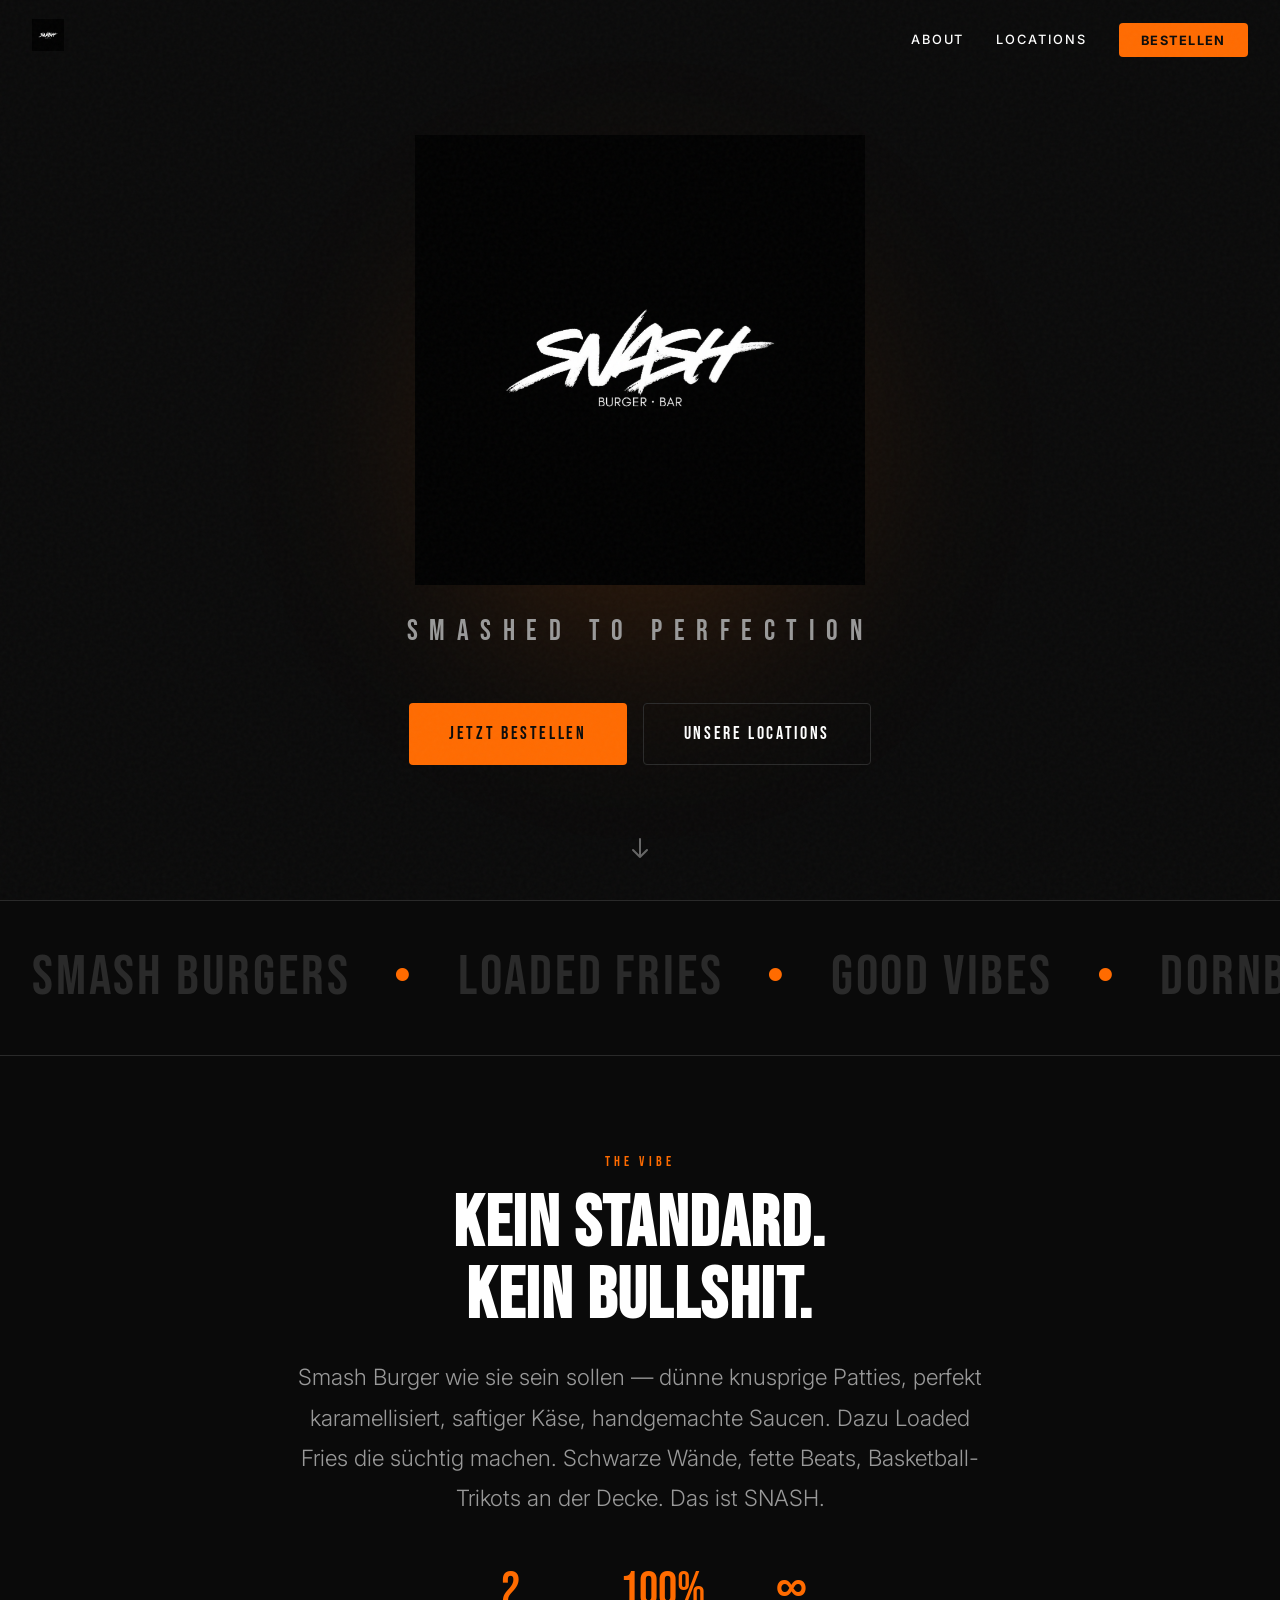
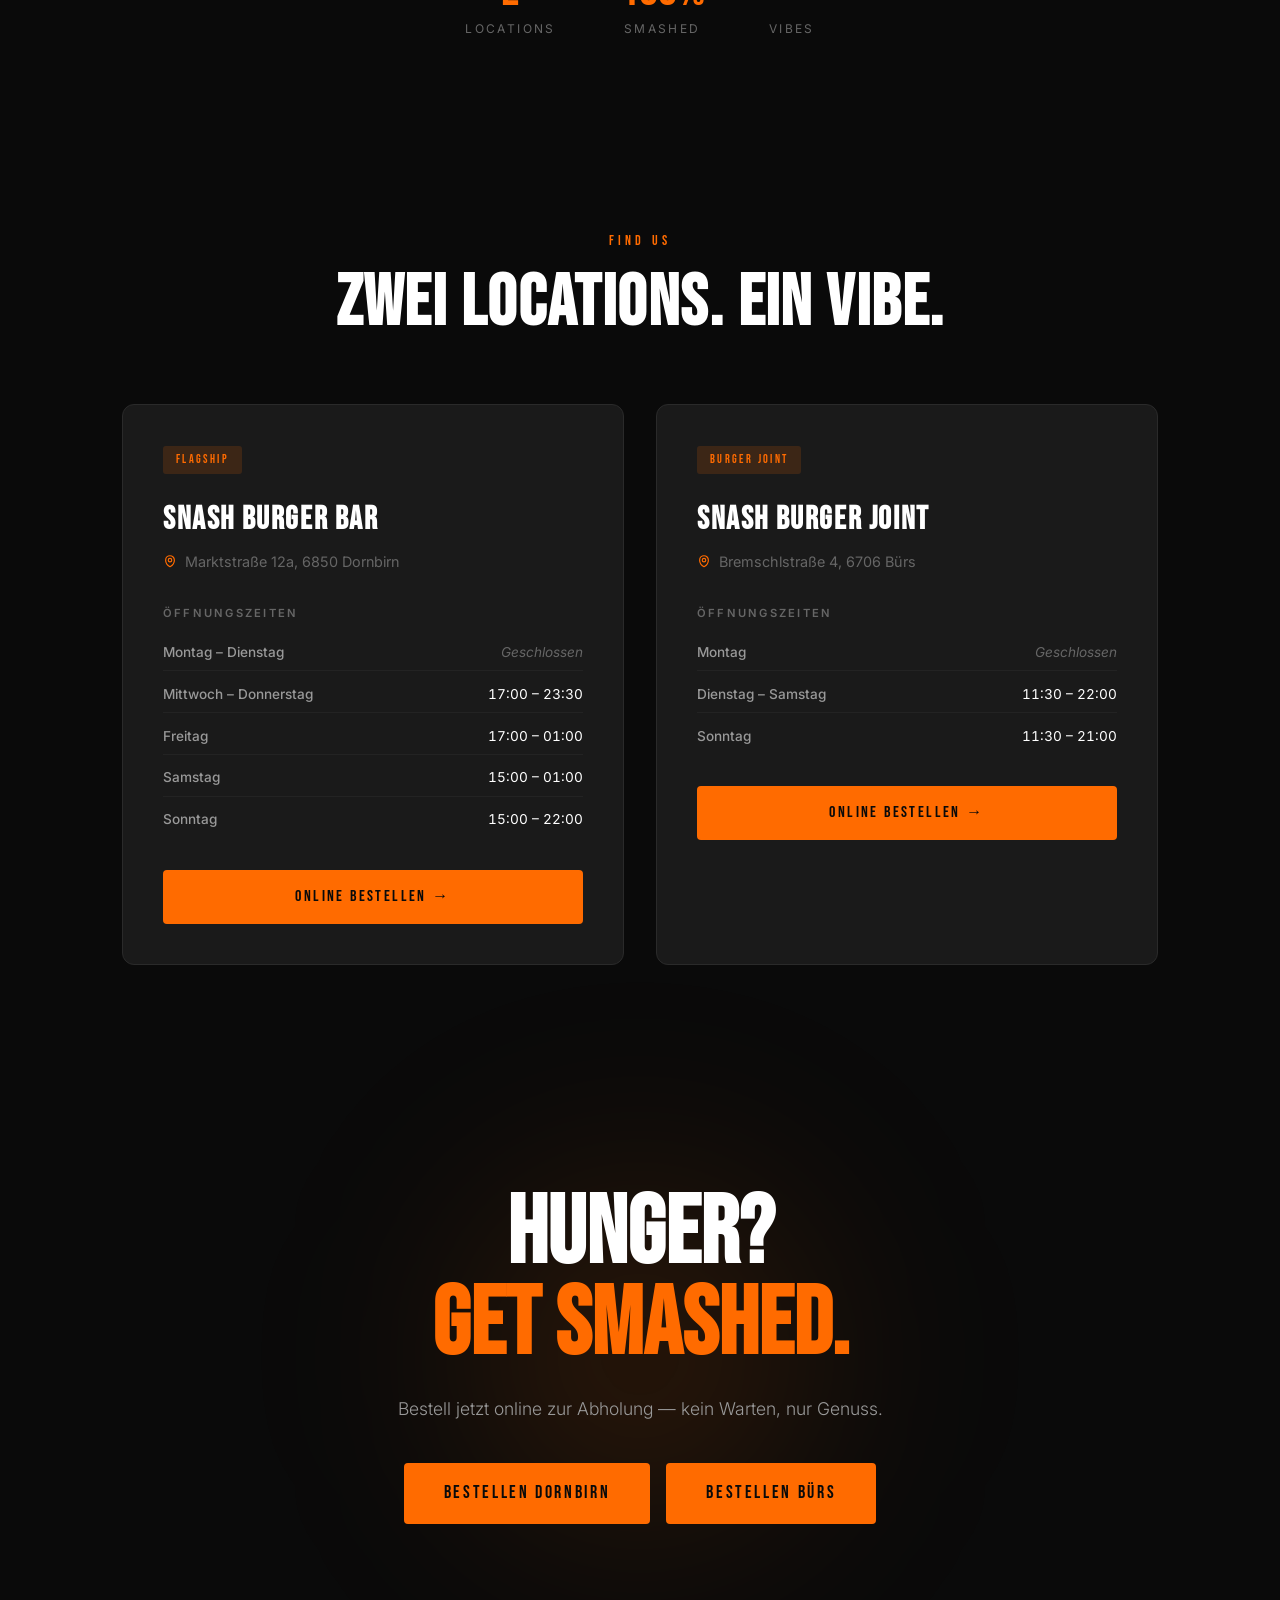
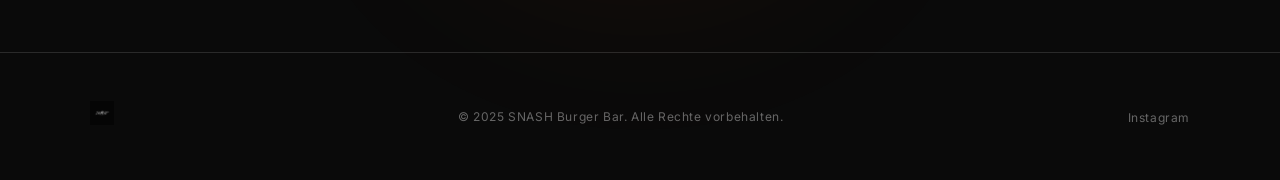
==== index.html @ da553798 "Add SNASH Burger Bar website Single-page site with hero, locations (Dornbirn & Bürs), opening hours," ====
<!DOCTYPE html>
<html lang="de">
<head>
    <meta charset="UTF-8">
    <meta name="viewport" content="width=device-width, initial-scale=1.0">
    <title>SNASH Burger Bar | Smash Burger & Fries</title>
    <meta name="description" content="SNASH Burger Bar - Die besten Smash Burger & Fries in Vorarlberg. Zwei Locations: Dornbirn & Brs.">
    <link rel="icon" type="image/jpeg" href="snash.jpg">
    <link rel="preconnect" href="https://fonts.googleapis.com">
    <link rel="preconnect" href="https://fonts.gstatic.com" crossorigin>
    <link href="https://fonts.googleapis.com/css2?family=Bebas+Neue&family=Inter:wght@300;400;500;600;700&display=swap" rel="stylesheet">
    <style>
        /* ===================== RESET & BASE ===================== */
        *, *::before, *::after {
            margin: 0;
            padding: 0;
            box-sizing: border-box;
        }

        :root {
            --black: #0A0A0A;
            --white: #FFFFFF;
            --orange: #FF6B00;
            --orange-glow: #FF6B0033;
            --gray-dark: #141414;
            --gray-card: #1A1A1A;
            --gray-border: #2A2A2A;
            --gray-text: #999999;
            --gray-muted: #666666;
        }

        html {
            scroll-behavior: smooth;
            scrollbar-width: thin;
            scrollbar-color: var(--orange) var(--black);
        }

        body {
            font-family: 'Inter', -apple-system, BlinkMacSystemFont, sans-serif;
            background: var(--black);
            color: var(--white);
            overflow-x: hidden;
            line-height: 1.6;
            -webkit-font-smoothing: antialiased;
        }

        /* ===================== NOISE OVERLAY ===================== */
        body::before {
            content: '';
            position: fixed;
            top: 0;
            left: 0;
            width: 100%;
            height: 100%;
            background-image: url("data:image/svg+xml,%3Csvg viewBox='0 0 256 256' xmlns='http://www.w3.org/2000/svg'%3E%3Cfilter id='noise'%3E%3CfeTurbulence type='fractalNoise' baseFrequency='0.9' numOctaves='4' stitchTiles='stitch'/%3E%3C/filter%3E%3Crect width='100%25' height='100%25' filter='url(%23noise)' opacity='0.03'/%3E%3C/svg%3E");
            pointer-events: none;
            z-index: 9999;
        }

        /* ===================== SCROLLBAR ===================== */
        ::-webkit-scrollbar { width: 6px; }
        ::-webkit-scrollbar-track { background: var(--black); }
        ::-webkit-scrollbar-thumb { background: var(--orange); border-radius: 3px; }

        /* ===================== NAVIGATION ===================== */
        nav {
            position: fixed;
            top: 0;
            left: 0;
            width: 100%;
            z-index: 1000;
            padding: 1.2rem 2rem;
            display: flex;
            justify-content: space-between;
            align-items: center;
            transition: all 0.4s cubic-bezier(0.16, 1, 0.3, 1);
        }

        nav.scrolled {
            background: rgba(10, 10, 10, 0.95);
            backdrop-filter: blur(20px);
            -webkit-backdrop-filter: blur(20px);
            border-bottom: 1px solid var(--gray-border);
            padding: 0.8rem 2rem;
        }

        .nav-logo img {
            height: 32px;
            filter: brightness(1);
            transition: height 0.4s ease;
        }

        nav.scrolled .nav-logo img {
            height: 26px;
        }

        .nav-links {
            display: flex;
            align-items: center;
            gap: 2rem;
            list-style: none;
        }

        .nav-links a {
            color: var(--white);
            text-decoration: none;
            font-size: 0.8rem;
            font-weight: 500;
            letter-spacing: 0.15em;
            text-transform: uppercase;
            position: relative;
            transition: color 0.3s ease;
        }

        .nav-links a::after {
            content: '';
            position: absolute;
            bottom: -4px;
            left: 0;
            width: 0;
            height: 2px;
            background: var(--orange);
            transition: width 0.3s ease;
        }

        .nav-links a:hover::after {
            width: 100%;
        }

        .nav-links a:hover {
            color: var(--orange);
        }

        .nav-cta {
            background: var(--orange) !important;
            color: var(--black) !important;
            padding: 0.6rem 1.4rem;
            border-radius: 4px;
            font-weight: 700 !important;
            letter-spacing: 0.1em !important;
            transition: transform 0.3s ease, box-shadow 0.3s ease !important;
        }

        .nav-cta::after { display: none !important; }

        .nav-cta:hover {
            transform: translateY(-2px);
            box-shadow: 0 8px 30px var(--orange-glow);
            color: var(--black) !important;
        }

        /* Mobile menu */
        .menu-toggle {
            display: none;
            flex-direction: column;
            gap: 5px;
            cursor: pointer;
            z-index: 1001;
            background: none;
            border: none;
            padding: 4px;
        }

        .menu-toggle span {
            width: 24px;
            height: 2px;
            background: var(--white);
            transition: all 0.3s ease;
            display: block;
        }

        .menu-toggle.active span:nth-child(1) {
            transform: rotate(45deg) translate(5px, 5px);
        }
        .menu-toggle.active span:nth-child(2) {
            opacity: 0;
        }
        .menu-toggle.active span:nth-child(3) {
            transform: rotate(-45deg) translate(5px, -5px);
        }

        /* ===================== HERO ===================== */
        .hero {
            min-height: 100vh;
            display: flex;
            flex-direction: column;
            justify-content: center;
            align-items: center;
            text-align: center;
            position: relative;
            padding: 2rem;
        }

        .hero::before {
            content: '';
            position: absolute;
            top: 50%;
            left: 50%;
            transform: translate(-50%, -50%);
            width: 600px;
            height: 600px;
            background: radial-gradient(circle, var(--orange-glow) 0%, transparent 70%);
            filter: blur(80px);
            pointer-events: none;
            animation: pulse 4s ease-in-out infinite;
        }

        @keyframes pulse {
            0%, 100% { opacity: 0.3; transform: translate(-50%, -50%) scale(1); }
            50% { opacity: 0.6; transform: translate(-50%, -50%) scale(1.1); }
        }

        .hero-logo {
            width: min(450px, 80vw);
            margin-bottom: 1.5rem;
            animation: logoIn 1s cubic-bezier(0.16, 1, 0.3, 1) forwards;
            opacity: 0;
            position: relative;
            z-index: 1;
        }

        @keyframes logoIn {
            from { opacity: 0; transform: scale(0.8) translateY(30px); }
            to { opacity: 1; transform: scale(1) translateY(0); }
        }

        .hero-tagline {
            font-family: 'Bebas Neue', sans-serif;
            font-size: clamp(1.2rem, 3vw, 1.8rem);
            letter-spacing: 0.4em;
            color: var(--gray-text);
            margin-bottom: 3rem;
            animation: fadeUp 1s cubic-bezier(0.16, 1, 0.3, 1) 0.3s forwards;
            opacity: 0;
            position: relative;
            z-index: 1;
        }

        .hero-buttons {
            display: flex;
            gap: 1rem;
            flex-wrap: wrap;
            justify-content: center;
            animation: fadeUp 1s cubic-bezier(0.16, 1, 0.3, 1) 0.5s forwards;
            opacity: 0;
            position: relative;
            z-index: 1;
        }

        @keyframes fadeUp {
            from { opacity: 0; transform: translateY(20px); }
            to { opacity: 1; transform: translateY(0); }
        }

        .btn {
            display: inline-flex;
            align-items: center;
            gap: 0.5rem;
            padding: 1rem 2.5rem;
            font-family: 'Bebas Neue', sans-serif;
            font-size: 1.1rem;
            letter-spacing: 0.15em;
            text-decoration: none;
            border-radius: 4px;
            transition: all 0.3s cubic-bezier(0.16, 1, 0.3, 1);
            cursor: pointer;
            border: none;
        }

        .btn-primary {
            background: var(--orange);
            color: var(--black);
        }

        .btn-primary:hover {
            transform: translateY(-3px);
            box-shadow: 0 12px 40px var(--orange-glow);
        }

        .btn-outline {
            background: transparent;
            color: var(--white);
            border: 1px solid var(--gray-border);
        }

        .btn-outline:hover {
            border-color: var(--orange);
            color: var(--orange);
            transform: translateY(-3px);
        }

        .scroll-indicator {
            position: absolute;
            bottom: 2rem;
            left: 50%;
            transform: translateX(-50%);
            animation: bounce 2s ease-in-out infinite;
        }

        .scroll-indicator svg {
            width: 24px;
            height: 24px;
            stroke: var(--gray-muted);
        }

        @keyframes bounce {
            0%, 100% { transform: translateX(-50%) translateY(0); }
            50% { transform: translateX(-50%) translateY(10px); }
        }

        /* ===================== SECTIONS ===================== */
        section {
            padding: 6rem 2rem;
        }

        .section-label {
            font-family: 'Bebas Neue', sans-serif;
            font-size: 0.85rem;
            letter-spacing: 0.3em;
            color: var(--orange);
            text-transform: uppercase;
            margin-bottom: 1rem;
        }

        .section-title {
            font-family: 'Bebas Neue', sans-serif;
            font-size: clamp(2.5rem, 6vw, 4.5rem);
            line-height: 1;
            margin-bottom: 1.5rem;
            letter-spacing: 0.02em;
        }

        /* ===================== ABOUT / VIBE ===================== */
        .vibe {
            max-width: 900px;
            margin: 0 auto;
            text-align: center;
        }

        .vibe-text {
            font-size: clamp(1.1rem, 2.5vw, 1.4rem);
            color: var(--gray-text);
            line-height: 1.8;
            font-weight: 300;
            max-width: 700px;
            margin: 0 auto 3rem;
        }

        .vibe-stats {
            display: flex;
            justify-content: center;
            gap: 4rem;
            flex-wrap: wrap;
        }

        .stat {
            text-align: center;
        }

        .stat-number {
            font-family: 'Bebas Neue', sans-serif;
            font-size: 3rem;
            color: var(--orange);
            line-height: 1;
        }

        .stat-label {
            font-size: 0.75rem;
            letter-spacing: 0.2em;
            text-transform: uppercase;
            color: var(--gray-muted);
            margin-top: 0.3rem;
        }

        /* ===================== MARQUEE ===================== */
        .marquee-section {
            padding: 2rem 0;
            overflow: hidden;
            border-top: 1px solid var(--gray-border);
            border-bottom: 1px solid var(--gray-border);
        }

        .marquee-track {
            display: flex;
            animation: marquee 20s linear infinite;
            width: max-content;
        }

        .marquee-track span {
            font-family: 'Bebas Neue', sans-serif;
            font-size: clamp(2rem, 5vw, 3.5rem);
            letter-spacing: 0.05em;
            white-space: nowrap;
            padding: 0 2rem;
            color: var(--gray-border);
        }

        .marquee-track span .highlight {
            color: var(--orange);
        }

        @keyframes marquee {
            from { transform: translateX(0); }
            to { transform: translateX(-50%); }
        }

        /* ===================== LOCATIONS ===================== */
        .locations {
            max-width: 1100px;
            margin: 0 auto;
        }

        .locations-header {
            text-align: center;
            margin-bottom: 4rem;
        }

        .locations-grid {
            display: grid;
            grid-template-columns: repeat(2, 1fr);
            gap: 2rem;
        }

        .location-card {
            background: var(--gray-card);
            border: 1px solid var(--gray-border);
            border-radius: 12px;
            padding: 2.5rem;
            transition: all 0.4s cubic-bezier(0.16, 1, 0.3, 1);
            position: relative;
            overflow: hidden;
        }

        .location-card::before {
            content: '';
            position: absolute;
            top: 0;
            left: 0;
            width: 100%;
            height: 3px;
            background: linear-gradient(90deg, var(--orange), transparent);
            opacity: 0;
            transition: opacity 0.4s ease;
        }

        .location-card:hover {
            border-color: var(--orange);
            transform: translateY(-4px);
            box-shadow: 0 20px 60px rgba(0, 0, 0, 0.5);
        }

        .location-card:hover::before {
            opacity: 1;
        }

        .location-badge {
            display: inline-block;
            font-family: 'Bebas Neue', sans-serif;
            font-size: 0.75rem;
            letter-spacing: 0.2em;
            padding: 0.3rem 0.8rem;
            background: rgba(255, 107, 0, 0.15);
            color: var(--orange);
            border-radius: 3px;
            margin-bottom: 1.2rem;
        }

        .location-name {
            font-family: 'Bebas Neue', sans-serif;
            font-size: 2rem;
            letter-spacing: 0.05em;
            margin-bottom: 0.3rem;
        }

        .location-address {
            font-size: 0.9rem;
            color: var(--gray-muted);
            margin-bottom: 2rem;
            display: flex;
            align-items: center;
            gap: 0.5rem;
        }

        .location-address svg {
            width: 14px;
            height: 14px;
            stroke: var(--orange);
            flex-shrink: 0;
        }

        .hours-title {
            font-size: 0.7rem;
            letter-spacing: 0.2em;
            text-transform: uppercase;
            color: var(--gray-muted);
            margin-bottom: 0.8rem;
            font-weight: 600;
        }

        .hours-grid {
            display: flex;
            flex-direction: column;
            gap: 0.4rem;
            margin-bottom: 2rem;
        }

        .hours-row {
            display: flex;
            justify-content: space-between;
            font-size: 0.85rem;
            padding: 0.4rem 0;
            border-bottom: 1px solid rgba(255, 255, 255, 0.04);
        }

        .hours-row:last-child {
            border-bottom: none;
        }

        .hours-day {
            color: var(--gray-text);
            font-weight: 500;
        }

        .hours-time {
            color: var(--white);
            font-weight: 400;
            font-variant-numeric: tabular-nums;
        }

        .hours-closed {
            color: var(--gray-muted);
            font-style: italic;
        }

        .location-cta {
            width: 100%;
            text-align: center;
            justify-content: center;
            font-size: 1rem;
            padding: 0.9rem 2rem;
        }

        /* ===================== CTA SECTION ===================== */
        .cta-section {
            text-align: center;
            padding: 8rem 2rem;
            position: relative;
        }

        .cta-section::before {
            content: '';
            position: absolute;
            top: 50%;
            left: 50%;
            transform: translate(-50%, -50%);
            width: 500px;
            height: 500px;
            background: radial-gradient(circle, var(--orange-glow) 0%, transparent 70%);
            filter: blur(100px);
            pointer-events: none;
        }

        .cta-title {
            font-family: 'Bebas Neue', sans-serif;
            font-size: clamp(3rem, 8vw, 6rem);
            line-height: 0.95;
            margin-bottom: 1.5rem;
            position: relative;
            z-index: 1;
        }

        .cta-title .orange {
            color: var(--orange);
        }

        .cta-subtitle {
            font-size: 1.1rem;
            color: var(--gray-text);
            margin-bottom: 2.5rem;
            font-weight: 300;
            position: relative;
            z-index: 1;
        }

        .cta-buttons {
            display: flex;
            gap: 1rem;
            justify-content: center;
            flex-wrap: wrap;
            position: relative;
            z-index: 1;
        }

        /* ===================== FOOTER ===================== */
        footer {
            border-top: 1px solid var(--gray-border);
            padding: 3rem 2rem;
        }

        .footer-content {
            max-width: 1100px;
            margin: 0 auto;
            display: flex;
            justify-content: space-between;
            align-items: center;
            flex-wrap: wrap;
            gap: 1.5rem;
        }

        .footer-logo img {
            height: 24px;
            opacity: 0.5;
            transition: opacity 0.3s ease;
        }

        .footer-logo img:hover {
            opacity: 1;
        }

        .footer-text {
            font-size: 0.75rem;
            color: var(--gray-muted);
            letter-spacing: 0.05em;
        }

        .footer-links {
            display: flex;
            gap: 1.5rem;
            list-style: none;
        }

        .footer-links a {
            font-size: 0.75rem;
            color: var(--gray-muted);
            text-decoration: none;
            letter-spacing: 0.05em;
            transition: color 0.3s ease;
        }

        .footer-links a:hover {
            color: var(--orange);
        }

        /* ===================== REVEAL ANIMATION ===================== */
        .reveal {
            opacity: 0;
            transform: translateY(40px);
            transition: all 0.8s cubic-bezier(0.16, 1, 0.3, 1);
        }

        .reveal.visible {
            opacity: 1;
            transform: translateY(0);
        }

        /* ===================== RESPONSIVE ===================== */
        @media (max-width: 768px) {
            .nav-links {
                position: fixed;
                top: 0;
                right: -100%;
                width: 100%;
                height: 100vh;
                background: rgba(10, 10, 10, 0.98);
                backdrop-filter: blur(30px);
                -webkit-backdrop-filter: blur(30px);
                flex-direction: column;
                justify-content: center;
                align-items: center;
                gap: 2.5rem;
                transition: right 0.4s cubic-bezier(0.16, 1, 0.3, 1);
            }

            .nav-links.open {
                right: 0;
            }

            .nav-links a {
                font-size: 1.2rem;
            }

            .menu-toggle {
                display: flex;
            }

            .locations-grid {
                grid-template-columns: 1fr;
            }

            .vibe-stats {
                gap: 2rem;
            }

            section {
                padding: 4rem 1.5rem;
            }

            .location-card {
                padding: 2rem;
            }

            .cta-section {
                padding: 5rem 1.5rem;
            }

            .footer-content {
                flex-direction: column;
                text-align: center;
            }
        }

        @media (max-width: 480px) {
            nav {
                padding: 1rem 1.2rem;
            }

            .hero-buttons {
                flex-direction: column;
                width: 100%;
                max-width: 300px;
            }

            .btn {
                width: 100%;
                justify-content: center;
            }
        }
    </style>
</head>
<body>

    <!-- ========== NAVIGATION ========== -->
    <nav id="navbar">
        <a href="#" class="nav-logo">
            <img src="snash.jpg" alt="SNASH Burger Bar">
        </a>
        <button class="menu-toggle" id="menuToggle" aria-label="Menu">
            <span></span>
            <span></span>
            <span></span>
        </button>
        <ul class="nav-links" id="navLinks">
            <li><a href="#vibe" onclick="closeMenu()">About</a></li>
            <li><a href="#locations" onclick="closeMenu()">Locations</a></li>
            <li><a href="#order" onclick="closeMenu()" class="nav-cta">Bestellen</a></li>
        </ul>
    </nav>

    <!-- ========== HERO ========== -->
    <section class="hero">
        <img src="snash.jpg" alt="SNASH Burger Bar" class="hero-logo">
        <p class="hero-tagline">Smashed to Perfection</p>
        <div class="hero-buttons">
            <a href="#order" class="btn btn-primary">Jetzt Bestellen</a>
            <a href="#locations" class="btn btn-outline">Unsere Locations</a>
        </div>
        <div class="scroll-indicator">
            <svg xmlns="http://www.w3.org/2000/svg" fill="none" viewBox="0 0 24 24" stroke-width="2" stroke="currentColor">
                <path stroke-linecap="round" stroke-linejoin="round" d="M19 14l-7 7m0 0l-7-7m7 7V3" />
            </svg>
        </div>
    </section>

    <!-- ========== MARQUEE ========== -->
    <div class="marquee-section">
        <div class="marquee-track">
            <span>Smash Burgers <span class="highlight">&bull;</span> Loaded Fries <span class="highlight">&bull;</span> Good Vibes <span class="highlight">&bull;</span> Dornbirn <span class="highlight">&bull;</span> B&uuml;rs <span class="highlight">&bull;</span> Smash Burgers <span class="highlight">&bull;</span> Loaded Fries <span class="highlight">&bull;</span> Good Vibes <span class="highlight">&bull;</span></span>
            <span>Smash Burgers <span class="highlight">&bull;</span> Loaded Fries <span class="highlight">&bull;</span> Good Vibes <span class="highlight">&bull;</span> Dornbirn <span class="highlight">&bull;</span> B&uuml;rs <span class="highlight">&bull;</span> Smash Burgers <span class="highlight">&bull;</span> Loaded Fries <span class="highlight">&bull;</span> Good Vibes <span class="highlight">&bull;</span></span>
        </div>
    </div>

    <!-- ========== VIBE ========== -->
    <section id="vibe" class="vibe">
        <div class="reveal">
            <p class="section-label">The Vibe</p>
            <h2 class="section-title">Kein Standard.<br>Kein Bullshit.</h2>
            <p class="vibe-text">
                Smash Burger wie sie sein sollen &mdash; d&uuml;nne knusprige Patties, perfekt karamellisiert,
                saftiger K&auml;se, handgemachte Saucen. Dazu Loaded Fries die s&uuml;chtig machen.
                Schwarze W&auml;nde, fette Beats, Basketball-Trikots an der Decke.
                Das ist SNASH.
            </p>
        </div>
        <div class="vibe-stats reveal">
            <div class="stat">
                <div class="stat-number">2</div>
                <div class="stat-label">Locations</div>
            </div>
            <div class="stat">
                <div class="stat-number">100%</div>
                <div class="stat-label">Smashed</div>
            </div>
            <div class="stat">
                <div class="stat-number">&infin;</div>
                <div class="stat-label">Vibes</div>
            </div>
        </div>
    </section>

    <!-- ========== LOCATIONS ========== -->
    <section id="locations" class="locations">
        <div class="locations-header reveal">
            <p class="section-label">Find Us</p>
            <h2 class="section-title">Zwei Locations. Ein Vibe.</h2>
        </div>

        <div class="locations-grid">
            <!-- DORNBIRN -->
            <div class="location-card reveal">
                <span class="location-badge">Flagship</span>
                <h3 class="location-name">SNASH Burger Bar</h3>
                <p class="location-address">
                    <svg xmlns="http://www.w3.org/2000/svg" fill="none" viewBox="0 0 24 24" stroke-width="2" stroke="currentColor">
                        <path stroke-linecap="round" stroke-linejoin="round" d="M15 10.5a3 3 0 11-6 0 3 3 0 016 0z" />
                        <path stroke-linecap="round" stroke-linejoin="round" d="M19.5 10.5c0 7.142-7.5 11.25-7.5 11.25S4.5 17.642 4.5 10.5a7.5 7.5 0 1115 0z" />
                    </svg>
                    Marktstra&szlig;e 12a, 6850 Dornbirn
                </p>

                <p class="hours-title">&Ouml;ffnungszeiten</p>
                <div class="hours-grid">
                    <div class="hours-row">
                        <span class="hours-day">Montag &ndash; Dienstag</span>
                        <span class="hours-time hours-closed">Geschlossen</span>
                    </div>
                    <div class="hours-row">
                        <span class="hours-day">Mittwoch &ndash; Donnerstag</span>
                        <span class="hours-time">17:00 &ndash; 23:30</span>
                    </div>
                    <div class="hours-row">
                        <span class="hours-day">Freitag</span>
                        <span class="hours-time">17:00 &ndash; 01:00</span>
                    </div>
                    <div class="hours-row">
                        <span class="hours-day">Samstag</span>
                        <span class="hours-time">15:00 &ndash; 01:00</span>
                    </div>
                    <div class="hours-row">
                        <span class="hours-day">Sonntag</span>
                        <span class="hours-time">15:00 &ndash; 22:00</span>
                    </div>
                </div>

                <a href="https://order.storekit.com/snash-burger-2/menu" target="_blank" rel="noopener" class="btn btn-primary location-cta">
                    Online Bestellen &rarr;
                </a>
            </div>

            <!-- B&Uuml;RS -->
            <div class="location-card reveal">
                <span class="location-badge">Burger Joint</span>
                <h3 class="location-name">SNASH Burger Joint</h3>
                <p class="location-address">
                    <svg xmlns="http://www.w3.org/2000/svg" fill="none" viewBox="0 0 24 24" stroke-width="2" stroke="currentColor">
                        <path stroke-linecap="round" stroke-linejoin="round" d="M15 10.5a3 3 0 11-6 0 3 3 0 016 0z" />
                        <path stroke-linecap="round" stroke-linejoin="round" d="M19.5 10.5c0 7.142-7.5 11.25-7.5 11.25S4.5 17.642 4.5 10.5a7.5 7.5 0 1115 0z" />
                    </svg>
                    Bremschlstra&szlig;e 4, 6706 B&uuml;rs
                </p>

                <p class="hours-title">&Ouml;ffnungszeiten</p>
                <div class="hours-grid">
                    <div class="hours-row">
                        <span class="hours-day">Montag</span>
                        <span class="hours-time hours-closed">Geschlossen</span>
                    </div>
                    <div class="hours-row">
                        <span class="hours-day">Dienstag &ndash; Samstag</span>
                        <span class="hours-time">11:30 &ndash; 22:00</span>
                    </div>
                    <div class="hours-row">
                        <span class="hours-day">Sonntag</span>
                        <span class="hours-time">11:30 &ndash; 21:00</span>
                    </div>
                </div>

                <a href="https://leaf-order.eu/m/snashbuers/" target="_blank" rel="noopener" class="btn btn-primary location-cta">
                    Online Bestellen &rarr;
                </a>
            </div>
        </div>
    </section>

    <!-- ========== CTA ========== -->
    <section id="order" class="cta-section">
        <div class="reveal">
            <h2 class="cta-title">Hunger?<br><span class="orange">Get Smashed.</span></h2>
            <p class="cta-subtitle">Bestell jetzt online zur Abholung &mdash; kein Warten, nur Genuss.</p>
            <div class="cta-buttons">
                <a href="https://order.storekit.com/snash-burger-2/menu" target="_blank" rel="noopener" class="btn btn-primary">
                    Bestellen Dornbirn
                </a>
                <a href="https://leaf-order.eu/m/snashbuers/" target="_blank" rel="noopener" class="btn btn-primary">
                    Bestellen B&uuml;rs
                </a>
            </div>
        </div>
    </section>

    <!-- ========== FOOTER ========== -->
    <footer>
        <div class="footer-content">
            <a href="#" class="footer-logo">
                <img src="snash.jpg" alt="SNASH">
            </a>
            <p class="footer-text">&copy; 2025 SNASH Burger Bar. Alle Rechte vorbehalten.</p>
            <ul class="footer-links">
                <li><a href="https://www.instagram.com/snash.dornbirn/" target="_blank" rel="noopener">Instagram</a></li>
            </ul>
        </div>
    </footer>

    <!-- ========== SCRIPTS ========== -->
    <script>
        // Navbar scroll effect
        const navbar = document.getElementById('navbar');
        window.addEventListener('scroll', () => {
            navbar.classList.toggle('scrolled', window.scrollY > 50);
        });

        // Mobile menu
        const menuToggle = document.getElementById('menuToggle');
        const navLinks = document.getElementById('navLinks');

        menuToggle.addEventListener('click', () => {
            menuToggle.classList.toggle('active');
            navLinks.classList.toggle('open');
            document.body.style.overflow = navLinks.classList.contains('open') ? 'hidden' : '';
        });

        function closeMenu() {
            menuToggle.classList.remove('active');
            navLinks.classList.remove('open');
            document.body.style.overflow = '';
        }

        // Scroll reveal
        const observer = new IntersectionObserver((entries) => {
            entries.forEach(entry => {
                if (entry.isIntersecting) {
                    entry.target.classList.add('visible');
                }
            });
        }, { threshold: 0.1, rootMargin: '0px 0px -50px 0px' });

        document.querySelectorAll('.reveal').forEach(el => observer.observe(el));
    </script>
</body>
</html>
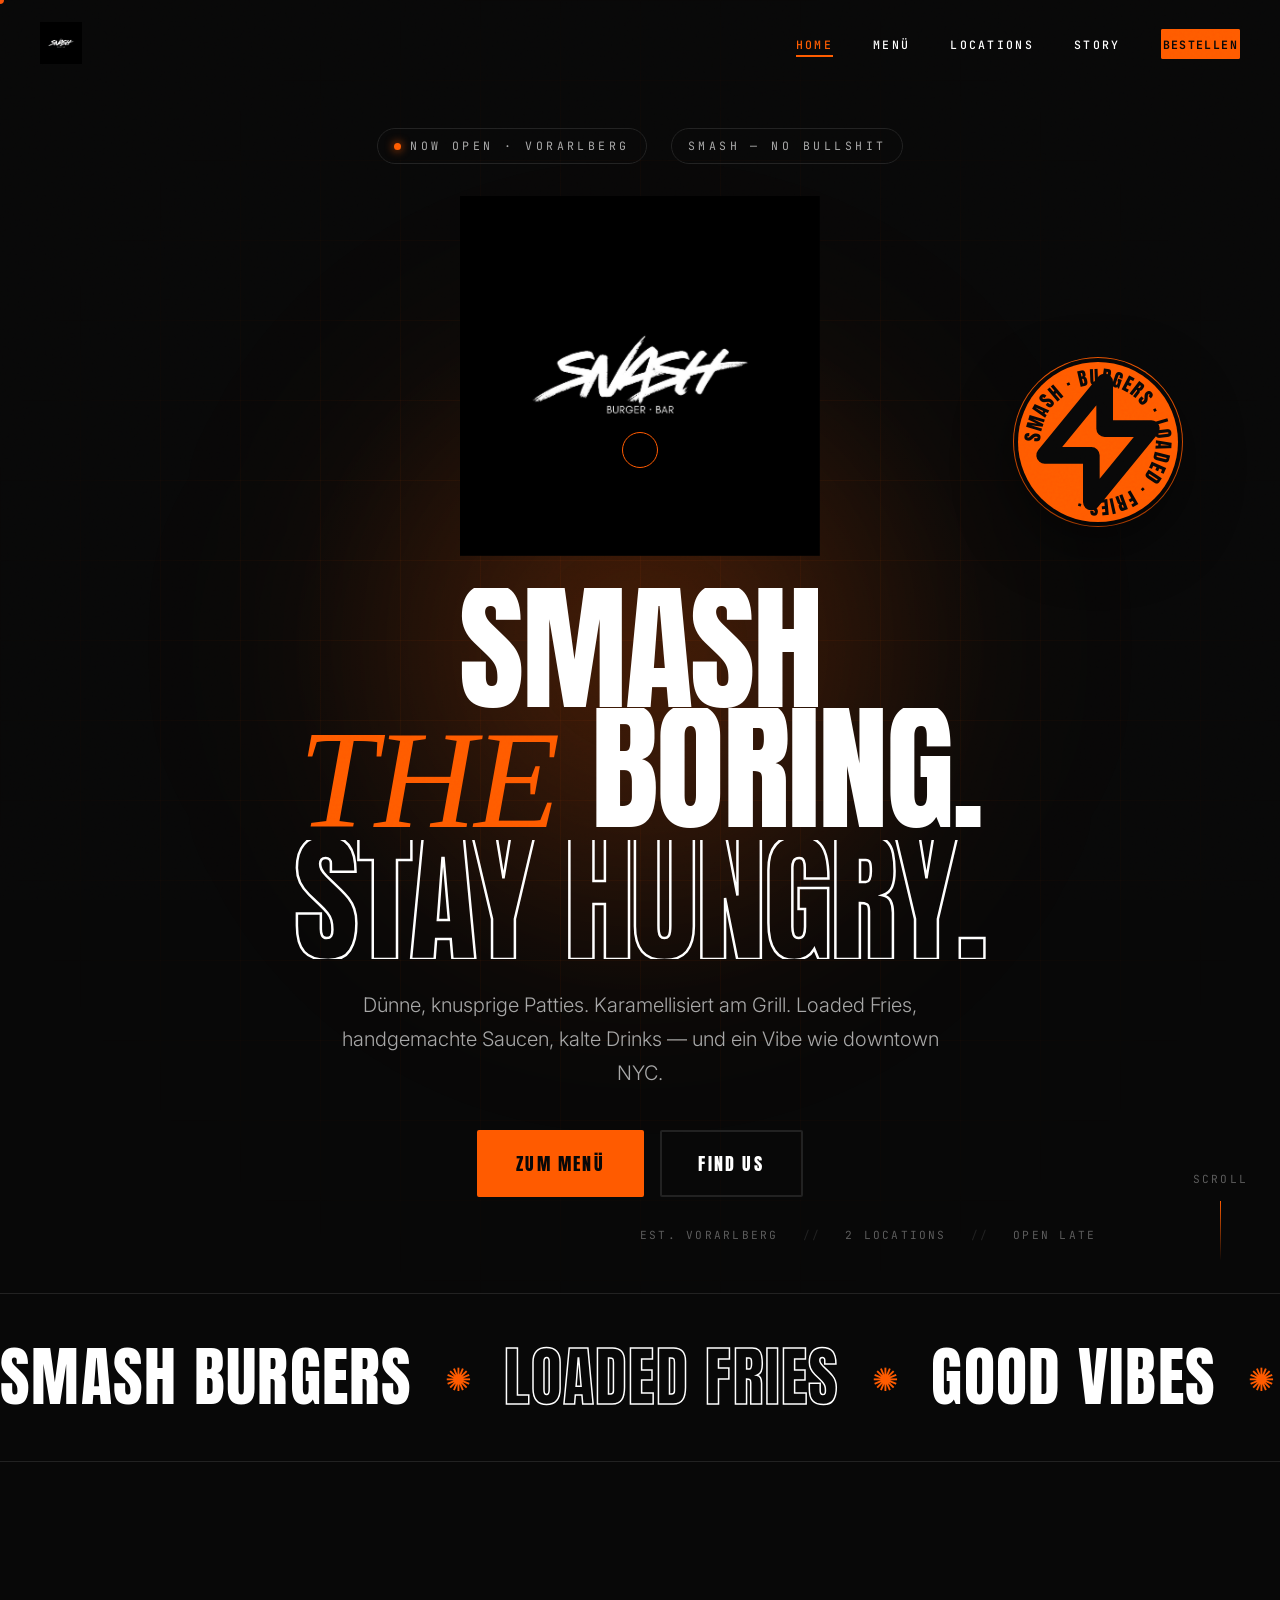
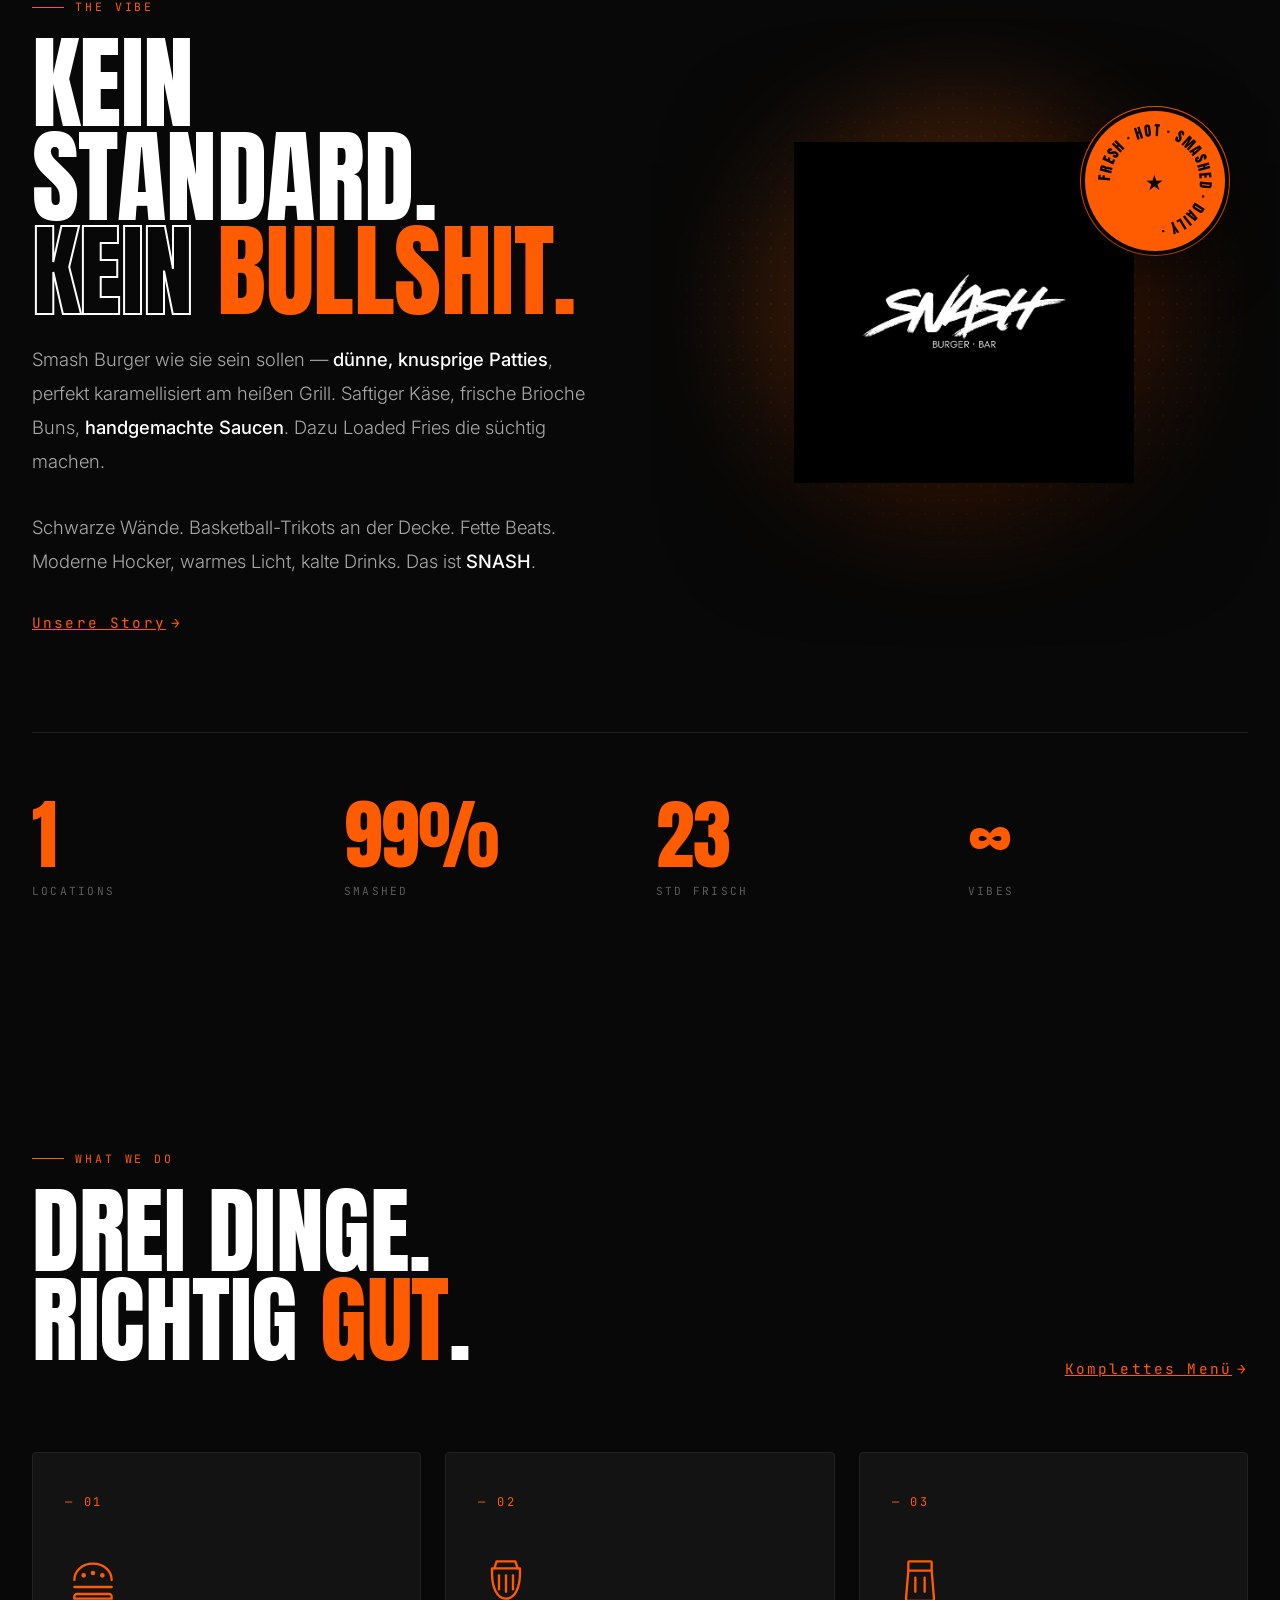
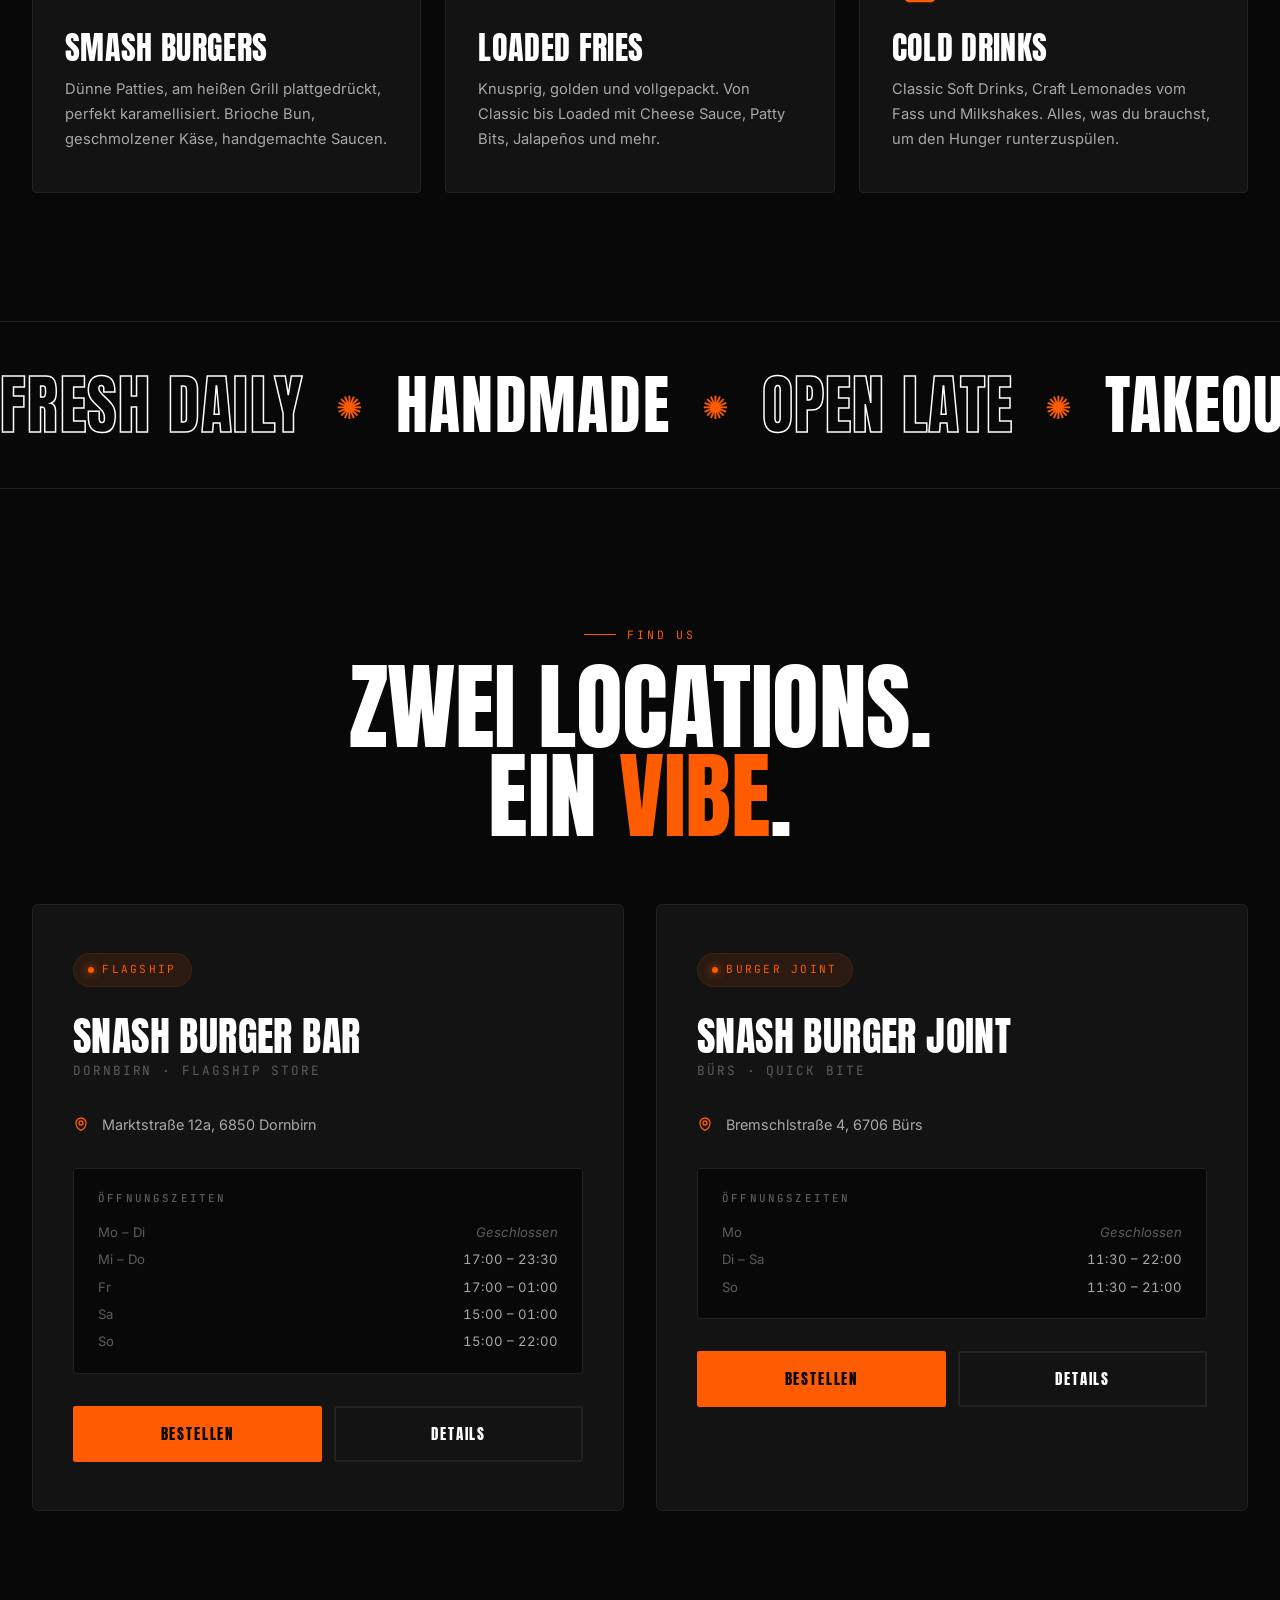
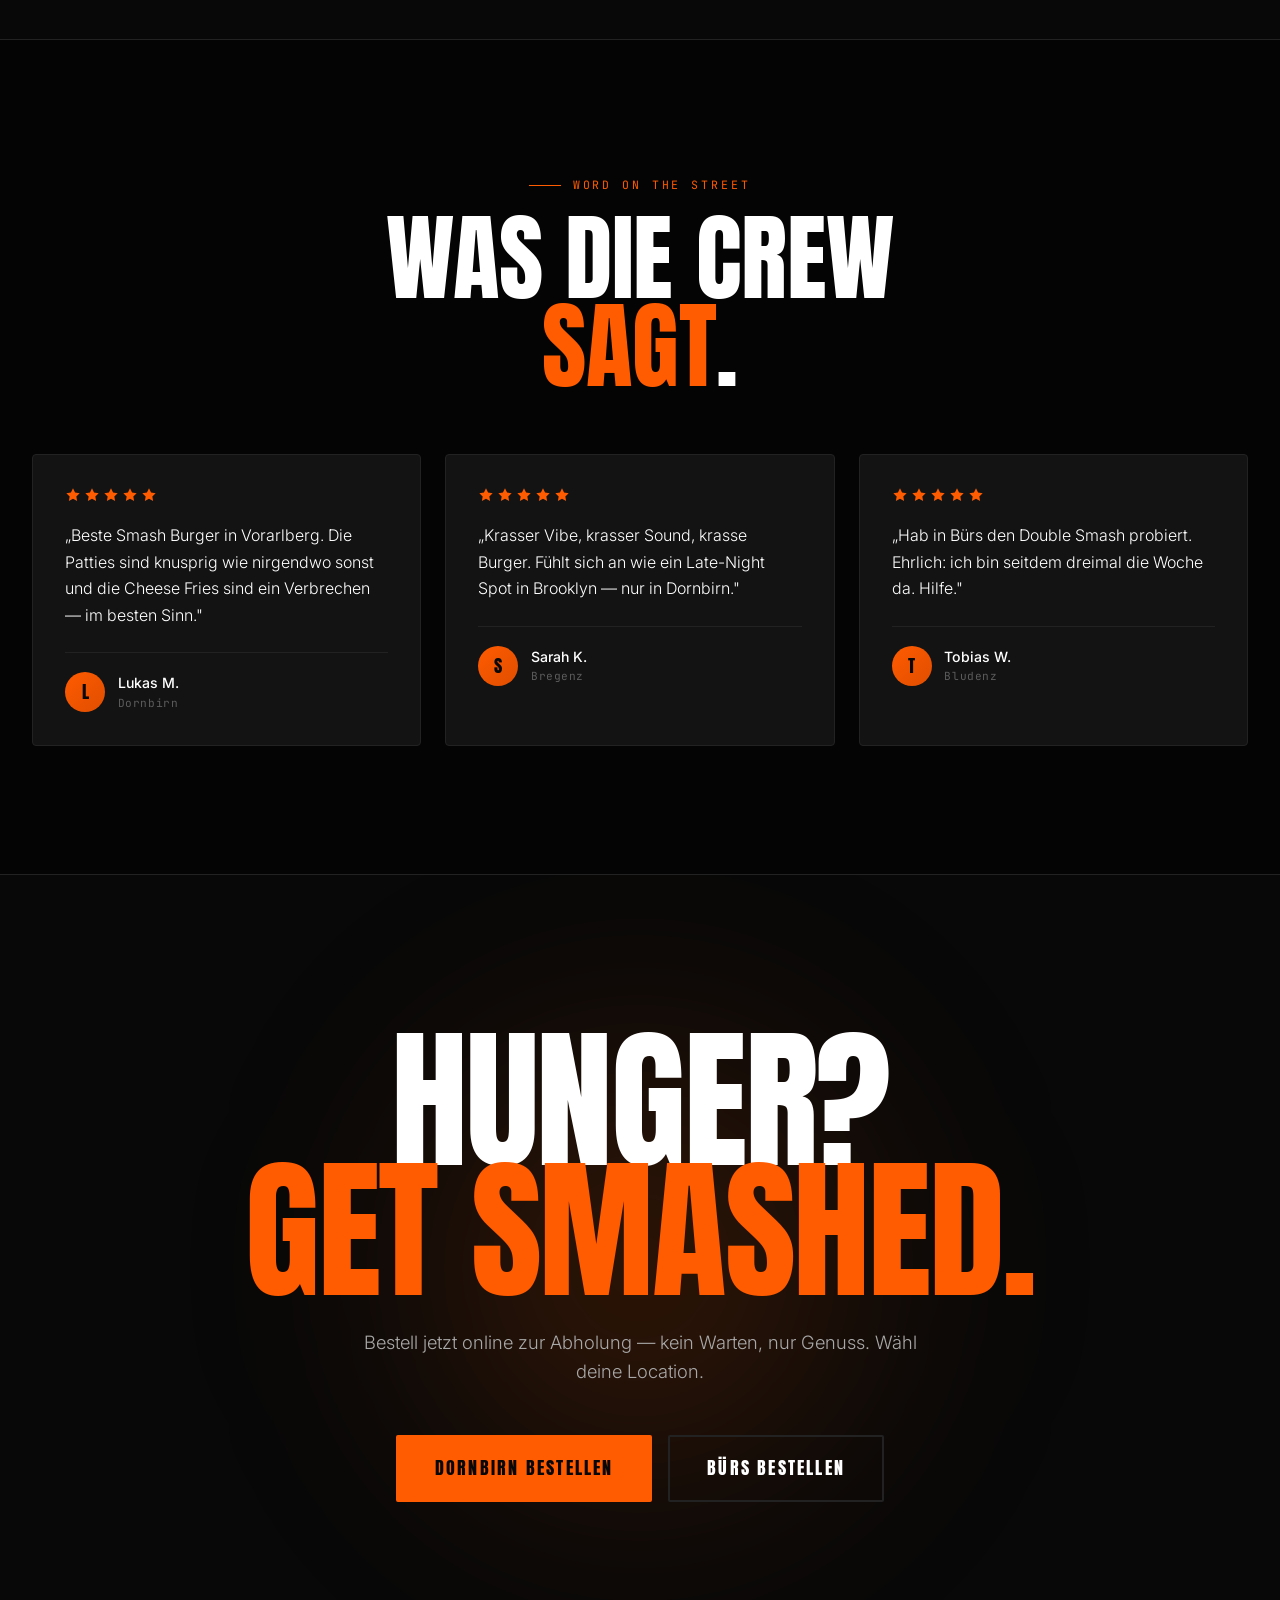
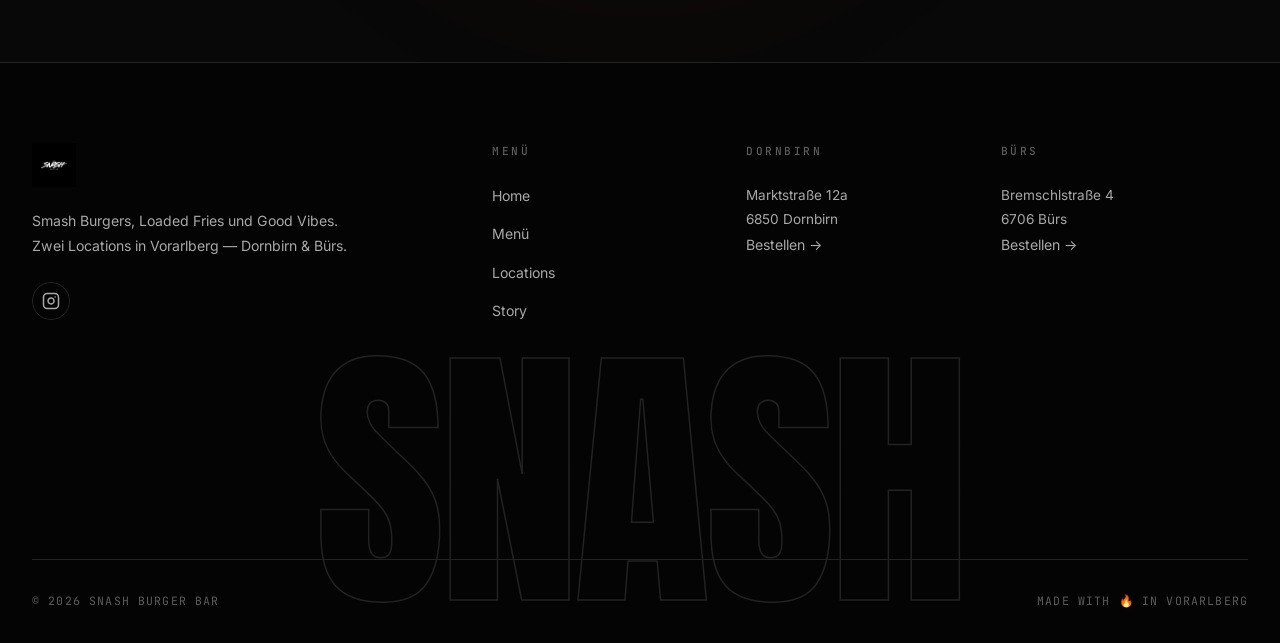
==== commit 87e0f584: "Redesign SNASH website as multi-page hip experience - Split into 4 pages: index, menu, locations, st" ====
--- a/index.html
+++ b/index.html
@@ -3,880 +3,393 @@
 <head>
     <meta charset="UTF-8">
     <meta name="viewport" content="width=device-width, initial-scale=1.0">
-    <title>SNASH Burger Bar | Smash Burger & Fries</title>
-    <meta name="description" content="SNASH Burger Bar - Die besten Smash Burger & Fries in Vorarlberg. Zwei Locations: Dornbirn & Brs.">
+    <title>SNASH Burger Bar | Smash Burgers & Loaded Fries · Dornbirn & Bürs</title>
+    <meta name="description" content="SNASH Burger Bar — Smash Burgers, Loaded Fries und coole Vibes. Zwei Locations in Vorarlberg: Dornbirn & Bürs. Online bestellen zur Abholung.">
+    <meta name="theme-color" content="#080808">
     <link rel="icon" type="image/jpeg" href="snash.jpg">
     <link rel="preconnect" href="https://fonts.googleapis.com">
     <link rel="preconnect" href="https://fonts.gstatic.com" crossorigin>
-    <link href="https://fonts.googleapis.com/css2?family=Bebas+Neue&family=Inter:wght@300;400;500;600;700&display=swap" rel="stylesheet">
-    <style>
-        /* ===================== RESET & BASE ===================== */
-        *, *::before, *::after {
-            margin: 0;
-            padding: 0;
-            box-sizing: border-box;
-        }
-
-        :root {
-            --black: #0A0A0A;
-            --white: #FFFFFF;
-            --orange: #FF6B00;
-            --orange-glow: #FF6B0033;
-            --gray-dark: #141414;
-            --gray-card: #1A1A1A;
-            --gray-border: #2A2A2A;
-            --gray-text: #999999;
-            --gray-muted: #666666;
-        }
-
-        html {
-            scroll-behavior: smooth;
-            scrollbar-width: thin;
-            scrollbar-color: var(--orange) var(--black);
-        }
-
-        body {
-            font-family: 'Inter', -apple-system, BlinkMacSystemFont, sans-serif;
-            background: var(--black);
-            color: var(--white);
-            overflow-x: hidden;
-            line-height: 1.6;
-            -webkit-font-smoothing: antialiased;
-        }
-
-        /* ===================== NOISE OVERLAY ===================== */
-        body::before {
-            content: '';
-            position: fixed;
-            top: 0;
-            left: 0;
-            width: 100%;
-            height: 100%;
-            background-image: url("data:image/svg+xml,%3Csvg viewBox='0 0 256 256' xmlns='http://www.w3.org/2000/svg'%3E%3Cfilter id='noise'%3E%3CfeTurbulence type='fractalNoise' baseFrequency='0.9' numOctaves='4' stitchTiles='stitch'/%3E%3C/filter%3E%3Crect width='100%25' height='100%25' filter='url(%23noise)' opacity='0.03'/%3E%3C/svg%3E");
-            pointer-events: none;
-            z-index: 9999;
-        }
-
-        /* ===================== SCROLLBAR ===================== */
-        ::-webkit-scrollbar { width: 6px; }
-        ::-webkit-scrollbar-track { background: var(--black); }
-        ::-webkit-scrollbar-thumb { background: var(--orange); border-radius: 3px; }
-
-        /* ===================== NAVIGATION ===================== */
-        nav {
-            position: fixed;
-            top: 0;
-            left: 0;
-            width: 100%;
-            z-index: 1000;
-            padding: 1.2rem 2rem;
-            display: flex;
-            justify-content: space-between;
-            align-items: center;
-            transition: all 0.4s cubic-bezier(0.16, 1, 0.3, 1);
-        }
-
-        nav.scrolled {
-            background: rgba(10, 10, 10, 0.95);
-            backdrop-filter: blur(20px);
-            -webkit-backdrop-filter: blur(20px);
-            border-bottom: 1px solid var(--gray-border);
-            padding: 0.8rem 2rem;
-        }
-
-        .nav-logo img {
-            height: 32px;
-            filter: brightness(1);
-            transition: height 0.4s ease;
-        }
-
-        nav.scrolled .nav-logo img {
-            height: 26px;
-        }
-
-        .nav-links {
-            display: flex;
-            align-items: center;
-            gap: 2rem;
-            list-style: none;
-        }
-
-        .nav-links a {
-            color: var(--white);
-            text-decoration: none;
-            font-size: 0.8rem;
-            font-weight: 500;
-            letter-spacing: 0.15em;
-            text-transform: uppercase;
-            position: relative;
-            transition: color 0.3s ease;
-        }
-
-        .nav-links a::after {
-            content: '';
-            position: absolute;
-            bottom: -4px;
-            left: 0;
-            width: 0;
-            height: 2px;
-            background: var(--orange);
-            transition: width 0.3s ease;
-        }
-
-        .nav-links a:hover::after {
-            width: 100%;
-        }
-
-        .nav-links a:hover {
-            color: var(--orange);
-        }
-
-        .nav-cta {
-            background: var(--orange) !important;
-            color: var(--black) !important;
-            padding: 0.6rem 1.4rem;
-            border-radius: 4px;
-            font-weight: 700 !important;
-            letter-spacing: 0.1em !important;
-            transition: transform 0.3s ease, box-shadow 0.3s ease !important;
-        }
-
-        .nav-cta::after { display: none !important; }
-
-        .nav-cta:hover {
-            transform: translateY(-2px);
-            box-shadow: 0 8px 30px var(--orange-glow);
-            color: var(--black) !important;
-        }
-
-        /* Mobile menu */
-        .menu-toggle {
-            display: none;
-            flex-direction: column;
-            gap: 5px;
-            cursor: pointer;
-            z-index: 1001;
-            background: none;
-            border: none;
-            padding: 4px;
-        }
-
-        .menu-toggle span {
-            width: 24px;
-            height: 2px;
-            background: var(--white);
-            transition: all 0.3s ease;
-            display: block;
-        }
-
-        .menu-toggle.active span:nth-child(1) {
-            transform: rotate(45deg) translate(5px, 5px);
-        }
-        .menu-toggle.active span:nth-child(2) {
-            opacity: 0;
-        }
-        .menu-toggle.active span:nth-child(3) {
-            transform: rotate(-45deg) translate(5px, -5px);
-        }
-
-        /* ===================== HERO ===================== */
-        .hero {
-            min-height: 100vh;
-            display: flex;
-            flex-direction: column;
-            justify-content: center;
-            align-items: center;
-            text-align: center;
-            position: relative;
-            padding: 2rem;
-        }
-
-        .hero::before {
-            content: '';
-            position: absolute;
-            top: 50%;
-            left: 50%;
-            transform: translate(-50%, -50%);
-            width: 600px;
-            height: 600px;
-            background: radial-gradient(circle, var(--orange-glow) 0%, transparent 70%);
-            filter: blur(80px);
-            pointer-events: none;
-            animation: pulse 4s ease-in-out infinite;
-        }
-
-        @keyframes pulse {
-            0%, 100% { opacity: 0.3; transform: translate(-50%, -50%) scale(1); }
-            50% { opacity: 0.6; transform: translate(-50%, -50%) scale(1.1); }
-        }
-
-        .hero-logo {
-            width: min(450px, 80vw);
-            margin-bottom: 1.5rem;
-            animation: logoIn 1s cubic-bezier(0.16, 1, 0.3, 1) forwards;
-            opacity: 0;
-            position: relative;
-            z-index: 1;
-        }
-
-        @keyframes logoIn {
-            from { opacity: 0; transform: scale(0.8) translateY(30px); }
-            to { opacity: 1; transform: scale(1) translateY(0); }
-        }
-
-        .hero-tagline {
-            font-family: 'Bebas Neue', sans-serif;
-            font-size: clamp(1.2rem, 3vw, 1.8rem);
-            letter-spacing: 0.4em;
-            color: var(--gray-text);
-            margin-bottom: 3rem;
-            animation: fadeUp 1s cubic-bezier(0.16, 1, 0.3, 1) 0.3s forwards;
-            opacity: 0;
-            position: relative;
-            z-index: 1;
-        }
-
-        .hero-buttons {
-            display: flex;
-            gap: 1rem;
-            flex-wrap: wrap;
-            justify-content: center;
-            animation: fadeUp 1s cubic-bezier(0.16, 1, 0.3, 1) 0.5s forwards;
-            opacity: 0;
-            position: relative;
-            z-index: 1;
-        }
-
-        @keyframes fadeUp {
-            from { opacity: 0; transform: translateY(20px); }
-            to { opacity: 1; transform: translateY(0); }
-        }
-
-        .btn {
-            display: inline-flex;
-            align-items: center;
-            gap: 0.5rem;
-            padding: 1rem 2.5rem;
-            font-family: 'Bebas Neue', sans-serif;
-            font-size: 1.1rem;
-            letter-spacing: 0.15em;
-            text-decoration: none;
-            border-radius: 4px;
-            transition: all 0.3s cubic-bezier(0.16, 1, 0.3, 1);
-            cursor: pointer;
-            border: none;
-        }
-
-        .btn-primary {
-            background: var(--orange);
-            color: var(--black);
-        }
-
-        .btn-primary:hover {
-            transform: translateY(-3px);
-            box-shadow: 0 12px 40px var(--orange-glow);
-        }
-
-        .btn-outline {
-            background: transparent;
-            color: var(--white);
-            border: 1px solid var(--gray-border);
-        }
-
-        .btn-outline:hover {
-            border-color: var(--orange);
-            color: var(--orange);
-            transform: translateY(-3px);
-        }
-
-        .scroll-indicator {
-            position: absolute;
-            bottom: 2rem;
-            left: 50%;
-            transform: translateX(-50%);
-            animation: bounce 2s ease-in-out infinite;
-        }
-
-        .scroll-indicator svg {
-            width: 24px;
-            height: 24px;
-            stroke: var(--gray-muted);
-        }
-
-        @keyframes bounce {
-            0%, 100% { transform: translateX(-50%) translateY(0); }
-            50% { transform: translateX(-50%) translateY(10px); }
-        }
-
-        /* ===================== SECTIONS ===================== */
-        section {
-            padding: 6rem 2rem;
-        }
-
-        .section-label {
-            font-family: 'Bebas Neue', sans-serif;
-            font-size: 0.85rem;
-            letter-spacing: 0.3em;
-            color: var(--orange);
-            text-transform: uppercase;
-            margin-bottom: 1rem;
-        }
-
-        .section-title {
-            font-family: 'Bebas Neue', sans-serif;
-            font-size: clamp(2.5rem, 6vw, 4.5rem);
-            line-height: 1;
-            margin-bottom: 1.5rem;
-            letter-spacing: 0.02em;
-        }
-
-        /* ===================== ABOUT / VIBE ===================== */
-        .vibe {
-            max-width: 900px;
-            margin: 0 auto;
-            text-align: center;
-        }
-
-        .vibe-text {
-            font-size: clamp(1.1rem, 2.5vw, 1.4rem);
-            color: var(--gray-text);
-            line-height: 1.8;
-            font-weight: 300;
-            max-width: 700px;
-            margin: 0 auto 3rem;
-        }
-
-        .vibe-stats {
-            display: flex;
-            justify-content: center;
-            gap: 4rem;
-            flex-wrap: wrap;
-        }
-
-        .stat {
-            text-align: center;
-        }
-
-        .stat-number {
-            font-family: 'Bebas Neue', sans-serif;
-            font-size: 3rem;
-            color: var(--orange);
-            line-height: 1;
-        }
-
-        .stat-label {
-            font-size: 0.75rem;
-            letter-spacing: 0.2em;
-            text-transform: uppercase;
-            color: var(--gray-muted);
-            margin-top: 0.3rem;
-        }
-
-        /* ===================== MARQUEE ===================== */
-        .marquee-section {
-            padding: 2rem 0;
-            overflow: hidden;
-            border-top: 1px solid var(--gray-border);
-            border-bottom: 1px solid var(--gray-border);
-        }
-
-        .marquee-track {
-            display: flex;
-            animation: marquee 20s linear infinite;
-            width: max-content;
-        }
-
-        .marquee-track span {
-            font-family: 'Bebas Neue', sans-serif;
-            font-size: clamp(2rem, 5vw, 3.5rem);
-            letter-spacing: 0.05em;
-            white-space: nowrap;
-            padding: 0 2rem;
-            color: var(--gray-border);
-        }
-
-        .marquee-track span .highlight {
-            color: var(--orange);
-        }
-
-        @keyframes marquee {
-            from { transform: translateX(0); }
-            to { transform: translateX(-50%); }
-        }
-
-        /* ===================== LOCATIONS ===================== */
-        .locations {
-            max-width: 1100px;
-            margin: 0 auto;
-        }
-
-        .locations-header {
-            text-align: center;
-            margin-bottom: 4rem;
-        }
-
-        .locations-grid {
-            display: grid;
-            grid-template-columns: repeat(2, 1fr);
-            gap: 2rem;
-        }
-
-        .location-card {
-            background: var(--gray-card);
-            border: 1px solid var(--gray-border);
-            border-radius: 12px;
-            padding: 2.5rem;
-            transition: all 0.4s cubic-bezier(0.16, 1, 0.3, 1);
-            position: relative;
-            overflow: hidden;
-        }
-
-        .location-card::before {
-            content: '';
-            position: absolute;
-            top: 0;
-            left: 0;
-            width: 100%;
-            height: 3px;
-            background: linear-gradient(90deg, var(--orange), transparent);
-            opacity: 0;
-            transition: opacity 0.4s ease;
-        }
-
-        .location-card:hover {
-            border-color: var(--orange);
-            transform: translateY(-4px);
-            box-shadow: 0 20px 60px rgba(0, 0, 0, 0.5);
-        }
-
-        .location-card:hover::before {
-            opacity: 1;
-        }
-
-        .location-badge {
-            display: inline-block;
-            font-family: 'Bebas Neue', sans-serif;
-            font-size: 0.75rem;
-            letter-spacing: 0.2em;
-            padding: 0.3rem 0.8rem;
-            background: rgba(255, 107, 0, 0.15);
-            color: var(--orange);
-            border-radius: 3px;
-            margin-bottom: 1.2rem;
-        }
-
-        .location-name {
-            font-family: 'Bebas Neue', sans-serif;
-            font-size: 2rem;
-            letter-spacing: 0.05em;
-            margin-bottom: 0.3rem;
-        }
-
-        .location-address {
-            font-size: 0.9rem;
-            color: var(--gray-muted);
-            margin-bottom: 2rem;
-            display: flex;
-            align-items: center;
-            gap: 0.5rem;
-        }
-
-        .location-address svg {
-            width: 14px;
-            height: 14px;
-            stroke: var(--orange);
-            flex-shrink: 0;
-        }
-
-        .hours-title {
-            font-size: 0.7rem;
-            letter-spacing: 0.2em;
-            text-transform: uppercase;
-            color: var(--gray-muted);
-            margin-bottom: 0.8rem;
-            font-weight: 600;
-        }
-
-        .hours-grid {
-            display: flex;
-            flex-direction: column;
-            gap: 0.4rem;
-            margin-bottom: 2rem;
-        }
-
-        .hours-row {
-            display: flex;
-            justify-content: space-between;
-            font-size: 0.85rem;
-            padding: 0.4rem 0;
-            border-bottom: 1px solid rgba(255, 255, 255, 0.04);
-        }
-
-        .hours-row:last-child {
-            border-bottom: none;
-        }
-
-        .hours-day {
-            color: var(--gray-text);
-            font-weight: 500;
-        }
-
-        .hours-time {
-            color: var(--white);
-            font-weight: 400;
-            font-variant-numeric: tabular-nums;
-        }
-
-        .hours-closed {
-            color: var(--gray-muted);
-            font-style: italic;
-        }
-
-        .location-cta {
-            width: 100%;
-            text-align: center;
-            justify-content: center;
-            font-size: 1rem;
-            padding: 0.9rem 2rem;
-        }
-
-        /* ===================== CTA SECTION ===================== */
-        .cta-section {
-            text-align: center;
-            padding: 8rem 2rem;
-            position: relative;
-        }
-
-        .cta-section::before {
-            content: '';
-            position: absolute;
-            top: 50%;
-            left: 50%;
-            transform: translate(-50%, -50%);
-            width: 500px;
-            height: 500px;
-            background: radial-gradient(circle, var(--orange-glow) 0%, transparent 70%);
-            filter: blur(100px);
-            pointer-events: none;
-        }
-
-        .cta-title {
-            font-family: 'Bebas Neue', sans-serif;
-            font-size: clamp(3rem, 8vw, 6rem);
-            line-height: 0.95;
-            margin-bottom: 1.5rem;
-            position: relative;
-            z-index: 1;
-        }
-
-        .cta-title .orange {
-            color: var(--orange);
-        }
-
-        .cta-subtitle {
-            font-size: 1.1rem;
-            color: var(--gray-text);
-            margin-bottom: 2.5rem;
-            font-weight: 300;
-            position: relative;
-            z-index: 1;
-        }
-
-        .cta-buttons {
-            display: flex;
-            gap: 1rem;
-            justify-content: center;
-            flex-wrap: wrap;
-            position: relative;
-            z-index: 1;
-        }
-
-        /* ===================== FOOTER ===================== */
-        footer {
-            border-top: 1px solid var(--gray-border);
-            padding: 3rem 2rem;
-        }
-
-        .footer-content {
-            max-width: 1100px;
-            margin: 0 auto;
-            display: flex;
-            justify-content: space-between;
-            align-items: center;
-            flex-wrap: wrap;
-            gap: 1.5rem;
-        }
-
-        .footer-logo img {
-            height: 24px;
-            opacity: 0.5;
-            transition: opacity 0.3s ease;
-        }
-
-        .footer-logo img:hover {
-            opacity: 1;
-        }
-
-        .footer-text {
-            font-size: 0.75rem;
-            color: var(--gray-muted);
-            letter-spacing: 0.05em;
-        }
-
-        .footer-links {
-            display: flex;
-            gap: 1.5rem;
-            list-style: none;
-        }
-
-        .footer-links a {
-            font-size: 0.75rem;
-            color: var(--gray-muted);
-            text-decoration: none;
-            letter-spacing: 0.05em;
-            transition: color 0.3s ease;
-        }
-
-        .footer-links a:hover {
-            color: var(--orange);
-        }
-
-        /* ===================== REVEAL ANIMATION ===================== */
-        .reveal {
-            opacity: 0;
-            transform: translateY(40px);
-            transition: all 0.8s cubic-bezier(0.16, 1, 0.3, 1);
-        }
-
-        .reveal.visible {
-            opacity: 1;
-            transform: translateY(0);
-        }
-
-        /* ===================== RESPONSIVE ===================== */
-        @media (max-width: 768px) {
-            .nav-links {
-                position: fixed;
-                top: 0;
-                right: -100%;
-                width: 100%;
-                height: 100vh;
-                background: rgba(10, 10, 10, 0.98);
-                backdrop-filter: blur(30px);
-                -webkit-backdrop-filter: blur(30px);
-                flex-direction: column;
-                justify-content: center;
-                align-items: center;
-                gap: 2.5rem;
-                transition: right 0.4s cubic-bezier(0.16, 1, 0.3, 1);
-            }
-
-            .nav-links.open {
-                right: 0;
-            }
-
-            .nav-links a {
-                font-size: 1.2rem;
-            }
-
-            .menu-toggle {
-                display: flex;
-            }
-
-            .locations-grid {
-                grid-template-columns: 1fr;
-            }
-
-            .vibe-stats {
-                gap: 2rem;
-            }
-
-            section {
-                padding: 4rem 1.5rem;
-            }
-
-            .location-card {
-                padding: 2rem;
-            }
-
-            .cta-section {
-                padding: 5rem 1.5rem;
-            }
-
-            .footer-content {
-                flex-direction: column;
-                text-align: center;
-            }
-        }
-
-        @media (max-width: 480px) {
-            nav {
-                padding: 1rem 1.2rem;
-            }
-
-            .hero-buttons {
-                flex-direction: column;
-                width: 100%;
-                max-width: 300px;
-            }
-
-            .btn {
-                width: 100%;
-                justify-content: center;
-            }
-        }
-    </style>
+    <link href="https://fonts.googleapis.com/css2?family=Anton&family=Inter:wght@300;400;500;600;700&family=JetBrains+Mono:wght@400;500&display=swap" rel="stylesheet">
+    <link rel="stylesheet" href="styles.css">
+    <link rel="stylesheet" href="home.css">
 </head>
 <body>
 
+    <!-- Custom Cursor -->
+    <div class="cursor-dot"></div>
+    <div class="cursor-ring"></div>
+
+    <!-- Scroll Progress -->
+    <div class="scroll-progress" id="scrollProgress"></div>
+
     <!-- ========== NAVIGATION ========== -->
-    <nav id="navbar">
-        <a href="#" class="nav-logo">
+    <nav class="site-nav" id="navbar">
+        <a href="index.html" class="nav-logo">
             <img src="snash.jpg" alt="SNASH Burger Bar">
         </a>
-        <button class="menu-toggle" id="menuToggle" aria-label="Menu">
-            <span></span>
-            <span></span>
-            <span></span>
+        <button class="menu-toggle" id="menuToggle" aria-label="Menü öffnen">
+            <span></span><span></span><span></span>
         </button>
         <ul class="nav-links" id="navLinks">
-            <li><a href="#vibe" onclick="closeMenu()">About</a></li>
-            <li><a href="#locations" onclick="closeMenu()">Locations</a></li>
-            <li><a href="#order" onclick="closeMenu()" class="nav-cta">Bestellen</a></li>
+            <li><a href="index.html" class="active">Home</a></li>
+            <li><a href="menu.html">Menü</a></li>
+            <li><a href="locations.html">Locations</a></li>
+            <li><a href="story.html">Story</a></li>
+            <li><a href="#order" class="nav-cta">Bestellen</a></li>
         </ul>
     </nav>
 
     <!-- ========== HERO ========== -->
     <section class="hero">
-        <img src="snash.jpg" alt="SNASH Burger Bar" class="hero-logo">
-        <p class="hero-tagline">Smashed to Perfection</p>
-        <div class="hero-buttons">
-            <a href="#order" class="btn btn-primary">Jetzt Bestellen</a>
-            <a href="#locations" class="btn btn-outline">Unsere Locations</a>
-        </div>
-        <div class="scroll-indicator">
-            <svg xmlns="http://www.w3.org/2000/svg" fill="none" viewBox="0 0 24 24" stroke-width="2" stroke="currentColor">
-                <path stroke-linecap="round" stroke-linejoin="round" d="M19 14l-7 7m0 0l-7-7m7 7V3" />
+        <div class="hero-bg-grid"></div>
+        <div class="hero-glow"></div>
+        <div class="hero-spotlight"></div>
+
+        <div class="hero-content">
+            <div class="hero-tags">
+                <span class="hero-tag"><span class="live-dot"></span>Now Open · Vorarlberg</span>
+                <span class="hero-tag">Smash &mdash; No Bullshit</span>
+            </div>
+
+            <img src="snash.jpg" alt="SNASH Logo" class="hero-logo">
+
+            <h1 class="hero-title">
+                <span class="line"><span>Smash</span></span>
+                <span class="line"><span><em>the&nbsp;</em>boring.</span></span>
+                <span class="line"><span class="outline">stay hungry.</span></span>
+            </h1>
+
+            <p class="hero-sub">
+                Dünne, knusprige Patties. Karamellisiert am Grill. Loaded Fries,
+                handgemachte Saucen, kalte Drinks &mdash; und ein Vibe wie downtown NYC.
+            </p>
+
+            <div class="hero-actions">
+                <a href="menu.html" class="btn btn-primary">Zum Menü</a>
+                <a href="locations.html" class="btn btn-outline">Find Us</a>
+            </div>
+        </div>
+
+        <!-- Spinning sticker -->
+        <div class="sticker-badge hero-sticker">
+            <svg viewBox="0 0 200 200" aria-hidden="true">
+                <defs>
+                    <path id="heroCircle" d="M 100, 100 m -72, 0 a 72,72 0 1,1 144,0 a 72,72 0 1,1 -144,0"></path>
+                </defs>
+                <text fill="#080808" font-family="Anton, sans-serif" font-size="23" letter-spacing="2">
+                    <textPath href="#heroCircle" startOffset="0">SMASH · BURGERS · LOADED · FRIES · </textPath>
+                </text>
             </svg>
-        </div>
+            <div class="sticker-center">
+                <svg width="34" height="34" viewBox="0 0 24 24" fill="none" stroke="currentColor" stroke-width="2.5">
+                    <path stroke-linecap="round" stroke-linejoin="round" d="M13 10V3L4 14h7v7l9-11h-7z"></path>
+                </svg>
+            </div>
+        </div>
+
+        <div class="hero-meta">
+            <div>Est. Vorarlberg</div>
+            <div class="sep">//</div>
+            <div>2 Locations</div>
+            <div class="sep">//</div>
+            <div>Open Late</div>
+        </div>
+
+        <div class="hero-scroll">SCROLL</div>
     </section>
 
     <!-- ========== MARQUEE ========== -->
-    <div class="marquee-section">
+    <div class="marquee">
         <div class="marquee-track">
-            <span>Smash Burgers <span class="highlight">&bull;</span> Loaded Fries <span class="highlight">&bull;</span> Good Vibes <span class="highlight">&bull;</span> Dornbirn <span class="highlight">&bull;</span> B&uuml;rs <span class="highlight">&bull;</span> Smash Burgers <span class="highlight">&bull;</span> Loaded Fries <span class="highlight">&bull;</span> Good Vibes <span class="highlight">&bull;</span></span>
-            <span>Smash Burgers <span class="highlight">&bull;</span> Loaded Fries <span class="highlight">&bull;</span> Good Vibes <span class="highlight">&bull;</span> Dornbirn <span class="highlight">&bull;</span> B&uuml;rs <span class="highlight">&bull;</span> Smash Burgers <span class="highlight">&bull;</span> Loaded Fries <span class="highlight">&bull;</span> Good Vibes <span class="highlight">&bull;</span></span>
+            <div>
+                <span>Smash Burgers</span><span class="star">✺</span>
+                <span class="outline">Loaded Fries</span><span class="star">✺</span>
+                <span>Good Vibes</span><span class="star">✺</span>
+                <span class="outline">Cold Drinks</span><span class="star">✺</span>
+                <span>Dornbirn</span><span class="star">✺</span>
+                <span class="outline">Bürs</span><span class="star">✺</span>
+            </div>
+            <div aria-hidden="true">
+                <span>Smash Burgers</span><span class="star">✺</span>
+                <span class="outline">Loaded Fries</span><span class="star">✺</span>
+                <span>Good Vibes</span><span class="star">✺</span>
+                <span class="outline">Cold Drinks</span><span class="star">✺</span>
+                <span>Dornbirn</span><span class="star">✺</span>
+                <span class="outline">Bürs</span><span class="star">✺</span>
+            </div>
         </div>
     </div>
 
     <!-- ========== VIBE ========== -->
     <section id="vibe" class="vibe">
-        <div class="reveal">
-            <p class="section-label">The Vibe</p>
-            <h2 class="section-title">Kein Standard.<br>Kein Bullshit.</h2>
-            <p class="vibe-text">
-                Smash Burger wie sie sein sollen &mdash; d&uuml;nne knusprige Patties, perfekt karamellisiert,
-                saftiger K&auml;se, handgemachte Saucen. Dazu Loaded Fries die s&uuml;chtig machen.
-                Schwarze W&auml;nde, fette Beats, Basketball-Trikots an der Decke.
-                Das ist SNASH.
-            </p>
-        </div>
-        <div class="vibe-stats reveal">
-            <div class="stat">
-                <div class="stat-number">2</div>
+        <div class="vibe-wrap">
+            <div class="vibe-left reveal">
+                <p class="section-label">The Vibe</p>
+                <h2 class="section-title">Kein Standard.<br><span class="outline">Kein&nbsp;</span><span class="orange">Bullshit.</span></h2>
+                <p class="vibe-text">
+                    Smash Burger wie sie sein sollen &mdash; <strong>dünne, knusprige Patties</strong>,
+                    perfekt karamellisiert am heißen Grill. Saftiger Käse, frische Brioche Buns,
+                    <strong>handgemachte Saucen</strong>. Dazu Loaded Fries die süchtig machen.
+                </p>
+                <p class="vibe-text">
+                    Schwarze Wände. Basketball-Trikots an der Decke. Fette Beats.
+                    Moderne Hocker, warmes Licht, kalte Drinks. Das ist <strong>SNASH</strong>.
+                </p>
+                <a href="story.html" class="btn-ghost">Unsere Story</a>
+            </div>
+
+            <div class="vibe-visual reveal delay-1">
+                <div class="halftone"></div>
+                <div class="circle"></div>
+                <img src="snash.jpg" alt="SNASH" class="logo-mark">
+                <div class="sticker-badge vibe-sticker">
+                    <svg viewBox="0 0 200 200" aria-hidden="true">
+                        <defs>
+                            <path id="vibeCircle" d="M 100, 100 m -64, 0 a 64,64 0 1,1 128,0 a 64,64 0 1,1 -128,0"></path>
+                        </defs>
+                        <text fill="#080808" font-family="Anton, sans-serif" font-size="20" letter-spacing="2">
+                            <textPath href="#vibeCircle" startOffset="0">FRESH · HOT · SMASHED · DAILY · </textPath>
+                        </text>
+                    </svg>
+                    <div class="sticker-center" style="font-size:1.3rem;">★</div>
+                </div>
+            </div>
+        </div>
+
+        <div class="vibe-stats container">
+            <div class="stat reveal">
+                <div class="stat-number"><span class="counter" data-target="2">0</span></div>
                 <div class="stat-label">Locations</div>
             </div>
-            <div class="stat">
-                <div class="stat-number">100%</div>
+            <div class="stat reveal delay-1">
+                <div class="stat-number"><span class="counter" data-target="100" data-suffix="%">0</span></div>
                 <div class="stat-label">Smashed</div>
             </div>
-            <div class="stat">
-                <div class="stat-number">&infin;</div>
+            <div class="stat reveal delay-2">
+                <div class="stat-number"><span class="counter" data-target="24">0</span></div>
+                <div class="stat-label">Std frisch</div>
+            </div>
+            <div class="stat reveal delay-3">
+                <div class="stat-number">∞</div>
                 <div class="stat-label">Vibes</div>
             </div>
         </div>
     </section>
 
-    <!-- ========== LOCATIONS ========== -->
-    <section id="locations" class="locations">
-        <div class="locations-header reveal">
+    <!-- ========== FEATURED ========== -->
+    <section class="featured">
+        <div class="featured-header">
+            <div class="left reveal">
+                <p class="section-label">What We Do</p>
+                <h2 class="section-title">Drei Dinge.<br>Richtig <span class="orange">gut</span>.</h2>
+            </div>
+            <a href="menu.html" class="btn-ghost reveal delay-1">Komplettes Menü</a>
+        </div>
+
+        <div class="featured-grid">
+            <div class="feature-card tilt reveal">
+                <span class="feature-number">— 01</span>
+                <div class="feature-icon">
+                    <svg viewBox="0 0 48 48" fill="none" stroke="currentColor" stroke-width="2" stroke-linecap="round" stroke-linejoin="round">
+                        <path d="M8 24c0-8 7-14 16-14s16 6 16 14"></path>
+                        <line x1="8" y1="30" x2="40" y2="30"></line>
+                        <path d="M10 36h28c1 0 2 1 2 2v2H8v-2c0-1 1-2 2-2z"></path>
+                        <circle cx="16" cy="20" r="1" fill="currentColor"></circle>
+                        <circle cx="24" cy="18" r="1" fill="currentColor"></circle>
+                        <circle cx="32" cy="20" r="1" fill="currentColor"></circle>
+                    </svg>
+                </div>
+                <h3>Smash Burgers</h3>
+                <p>Dünne Patties, am heißen Grill plattgedrückt, perfekt karamellisiert. Brioche Bun, geschmolzener Käse, handgemachte Saucen.</p>
+            </div>
+
+            <div class="feature-card tilt reveal delay-1">
+                <span class="feature-number">— 02</span>
+                <div class="feature-icon">
+                    <svg viewBox="0 0 48 48" fill="none" stroke="currentColor" stroke-width="2" stroke-linecap="round" stroke-linejoin="round">
+                        <path d="M14 14l2-6h16l2 6"></path>
+                        <path d="M12 14h24v4c0 12-4 22-12 22s-12-10-12-22v-4z"></path>
+                        <line x1="18" y1="20" x2="18" y2="32"></line>
+                        <line x1="24" y1="20" x2="24" y2="34"></line>
+                        <line x1="30" y1="20" x2="30" y2="32"></line>
+                    </svg>
+                </div>
+                <h3>Loaded Fries</h3>
+                <p>Knusprig, golden und vollgepackt. Von Classic bis Loaded mit Cheese Sauce, Patty Bits, Jalapeños und mehr.</p>
+            </div>
+
+            <div class="feature-card tilt reveal delay-2">
+                <span class="feature-number">— 03</span>
+                <div class="feature-icon">
+                    <svg viewBox="0 0 48 48" fill="none" stroke="currentColor" stroke-width="2" stroke-linecap="round" stroke-linejoin="round">
+                        <rect x="14" y="8" width="20" height="8" rx="1"></rect>
+                        <path d="M14 16l-2 24c0 1 1 2 2 2h20c1 0 2-1 2-2l-2-24"></path>
+                        <line x1="20" y1="22" x2="20" y2="34"></line>
+                        <line x1="28" y1="22" x2="28" y2="34"></line>
+                    </svg>
+                </div>
+                <h3>Cold Drinks</h3>
+                <p>Classic Soft Drinks, Craft Lemonades vom Fass und Milkshakes. Alles, was du brauchst, um den Hunger runterzuspülen.</p>
+            </div>
+        </div>
+    </section>
+
+    <!-- ========== MARQUEE 2 ========== -->
+    <div class="marquee reverse">
+        <div class="marquee-track">
+            <div>
+                <span class="outline">Fresh Daily</span><span class="star">✺</span>
+                <span>Handmade</span><span class="star">✺</span>
+                <span class="outline">Open Late</span><span class="star">✺</span>
+                <span>Takeout</span><span class="star">✺</span>
+                <span class="outline">Order Online</span><span class="star">✺</span>
+                <span>Smash Life</span><span class="star">✺</span>
+            </div>
+            <div aria-hidden="true">
+                <span class="outline">Fresh Daily</span><span class="star">✺</span>
+                <span>Handmade</span><span class="star">✺</span>
+                <span class="outline">Open Late</span><span class="star">✺</span>
+                <span>Takeout</span><span class="star">✺</span>
+                <span class="outline">Order Online</span><span class="star">✺</span>
+                <span>Smash Life</span><span class="star">✺</span>
+            </div>
+        </div>
+    </div>
+
+    <!-- ========== LOCATIONS PREVIEW ========== -->
+    <section id="locations" class="locations-preview">
+        <div class="locations-preview-head reveal">
             <p class="section-label">Find Us</p>
-            <h2 class="section-title">Zwei Locations. Ein Vibe.</h2>
+            <h2 class="section-title">Zwei Locations.<br>Ein <span class="orange">Vibe</span>.</h2>
         </div>
 
         <div class="locations-grid">
             <!-- DORNBIRN -->
-            <div class="location-card reveal">
+            <article class="location-card reveal">
                 <span class="location-badge">Flagship</span>
                 <h3 class="location-name">SNASH Burger Bar</h3>
-                <p class="location-address">
-                    <svg xmlns="http://www.w3.org/2000/svg" fill="none" viewBox="0 0 24 24" stroke-width="2" stroke="currentColor">
-                        <path stroke-linecap="round" stroke-linejoin="round" d="M15 10.5a3 3 0 11-6 0 3 3 0 016 0z" />
-                        <path stroke-linecap="round" stroke-linejoin="round" d="M19.5 10.5c0 7.142-7.5 11.25-7.5 11.25S4.5 17.642 4.5 10.5a7.5 7.5 0 1115 0z" />
-                    </svg>
-                    Marktstra&szlig;e 12a, 6850 Dornbirn
-                </p>
-
-                <p class="hours-title">&Ouml;ffnungszeiten</p>
-                <div class="hours-grid">
-                    <div class="hours-row">
-                        <span class="hours-day">Montag &ndash; Dienstag</span>
-                        <span class="hours-time hours-closed">Geschlossen</span>
-                    </div>
-                    <div class="hours-row">
-                        <span class="hours-day">Mittwoch &ndash; Donnerstag</span>
-                        <span class="hours-time">17:00 &ndash; 23:30</span>
-                    </div>
-                    <div class="hours-row">
-                        <span class="hours-day">Freitag</span>
-                        <span class="hours-time">17:00 &ndash; 01:00</span>
-                    </div>
-                    <div class="hours-row">
-                        <span class="hours-day">Samstag</span>
-                        <span class="hours-time">15:00 &ndash; 01:00</span>
-                    </div>
-                    <div class="hours-row">
-                        <span class="hours-day">Sonntag</span>
-                        <span class="hours-time">15:00 &ndash; 22:00</span>
-                    </div>
-                </div>
-
-                <a href="https://order.storekit.com/snash-burger-2/menu" target="_blank" rel="noopener" class="btn btn-primary location-cta">
-                    Online Bestellen &rarr;
-                </a>
-            </div>
-
-            <!-- B&Uuml;RS -->
-            <div class="location-card reveal">
+                <p class="location-city">Dornbirn · Flagship Store</p>
+
+                <div class="location-info">
+                    <div class="location-info-row">
+                        <svg viewBox="0 0 24 24" fill="none" stroke="currentColor" stroke-width="2">
+                            <path stroke-linecap="round" stroke-linejoin="round" d="M15 10.5a3 3 0 11-6 0 3 3 0 016 0z"></path>
+                            <path stroke-linecap="round" stroke-linejoin="round" d="M19.5 10.5c0 7.142-7.5 11.25-7.5 11.25S4.5 17.642 4.5 10.5a7.5 7.5 0 1115 0z"></path>
+                        </svg>
+                        Marktstraße 12a, 6850 Dornbirn
+                    </div>
+                </div>
+
+                <div class="hours-compact">
+                    <h5>Öffnungszeiten</h5>
+                    <div class="hours-list">
+                        <div class="closed"><span>Mo – Di</span><span>Geschlossen</span></div>
+                        <div><span>Mi – Do</span><span>17:00 – 23:30</span></div>
+                        <div><span>Fr</span><span>17:00 – 01:00</span></div>
+                        <div><span>Sa</span><span>15:00 – 01:00</span></div>
+                        <div><span>So</span><span>15:00 – 22:00</span></div>
+                    </div>
+                </div>
+
+                <div class="location-actions">
+                    <a href="https://order.storekit.com/snash-burger-2/menu" target="_blank" rel="noopener" class="btn btn-primary">Bestellen</a>
+                    <a href="locations.html#dornbirn" class="btn btn-outline">Details</a>
+                </div>
+            </article>
+
+            <!-- BÜRS -->
+            <article class="location-card reveal delay-1">
                 <span class="location-badge">Burger Joint</span>
                 <h3 class="location-name">SNASH Burger Joint</h3>
-                <p class="location-address">
-                    <svg xmlns="http://www.w3.org/2000/svg" fill="none" viewBox="0 0 24 24" stroke-width="2" stroke="currentColor">
-                        <path stroke-linecap="round" stroke-linejoin="round" d="M15 10.5a3 3 0 11-6 0 3 3 0 016 0z" />
-                        <path stroke-linecap="round" stroke-linejoin="round" d="M19.5 10.5c0 7.142-7.5 11.25-7.5 11.25S4.5 17.642 4.5 10.5a7.5 7.5 0 1115 0z" />
-                    </svg>
-                    Bremschlstra&szlig;e 4, 6706 B&uuml;rs
-                </p>
-
-                <p class="hours-title">&Ouml;ffnungszeiten</p>
-                <div class="hours-grid">
-                    <div class="hours-row">
-                        <span class="hours-day">Montag</span>
-                        <span class="hours-time hours-closed">Geschlossen</span>
-                    </div>
-                    <div class="hours-row">
-                        <span class="hours-day">Dienstag &ndash; Samstag</span>
-                        <span class="hours-time">11:30 &ndash; 22:00</span>
-                    </div>
-                    <div class="hours-row">
-                        <span class="hours-day">Sonntag</span>
-                        <span class="hours-time">11:30 &ndash; 21:00</span>
-                    </div>
-                </div>
-
-                <a href="https://leaf-order.eu/m/snashbuers/" target="_blank" rel="noopener" class="btn btn-primary location-cta">
-                    Online Bestellen &rarr;
-                </a>
+                <p class="location-city">Bürs · Quick Bite</p>
+
+                <div class="location-info">
+                    <div class="location-info-row">
+                        <svg viewBox="0 0 24 24" fill="none" stroke="currentColor" stroke-width="2">
+                            <path stroke-linecap="round" stroke-linejoin="round" d="M15 10.5a3 3 0 11-6 0 3 3 0 016 0z"></path>
+                            <path stroke-linecap="round" stroke-linejoin="round" d="M19.5 10.5c0 7.142-7.5 11.25-7.5 11.25S4.5 17.642 4.5 10.5a7.5 7.5 0 1115 0z"></path>
+                        </svg>
+                        Bremschlstraße 4, 6706 Bürs
+                    </div>
+                </div>
+
+                <div class="hours-compact">
+                    <h5>Öffnungszeiten</h5>
+                    <div class="hours-list">
+                        <div class="closed"><span>Mo</span><span>Geschlossen</span></div>
+                        <div><span>Di – Sa</span><span>11:30 – 22:00</span></div>
+                        <div><span>So</span><span>11:30 – 21:00</span></div>
+                    </div>
+                </div>
+
+                <div class="location-actions">
+                    <a href="https://leaf-order.eu/m/snashbuers/" target="_blank" rel="noopener" class="btn btn-primary">Bestellen</a>
+                    <a href="locations.html#buers" class="btn btn-outline">Details</a>
+                </div>
+            </article>
+        </div>
+    </section>
+
+    <!-- ========== TESTIMONIALS ========== -->
+    <section class="testimonials">
+        <div class="testimonials-head reveal">
+            <p class="section-label">Word on the Street</p>
+            <h2 class="section-title">Was die Crew <span class="orange">sagt</span>.</h2>
+        </div>
+
+        <div class="testimonials-grid">
+            <div class="review reveal">
+                <div class="review-stars">
+                    <svg viewBox="0 0 24 24" fill="currentColor"><path d="M12 2l3.09 6.26L22 9.27l-5 4.87 1.18 6.88L12 17.77l-6.18 3.25L7 14.14 2 9.27l6.91-1.01L12 2z"/></svg>
+                    <svg viewBox="0 0 24 24" fill="currentColor"><path d="M12 2l3.09 6.26L22 9.27l-5 4.87 1.18 6.88L12 17.77l-6.18 3.25L7 14.14 2 9.27l6.91-1.01L12 2z"/></svg>
+                    <svg viewBox="0 0 24 24" fill="currentColor"><path d="M12 2l3.09 6.26L22 9.27l-5 4.87 1.18 6.88L12 17.77l-6.18 3.25L7 14.14 2 9.27l6.91-1.01L12 2z"/></svg>
+                    <svg viewBox="0 0 24 24" fill="currentColor"><path d="M12 2l3.09 6.26L22 9.27l-5 4.87 1.18 6.88L12 17.77l-6.18 3.25L7 14.14 2 9.27l6.91-1.01L12 2z"/></svg>
+                    <svg viewBox="0 0 24 24" fill="currentColor"><path d="M12 2l3.09 6.26L22 9.27l-5 4.87 1.18 6.88L12 17.77l-6.18 3.25L7 14.14 2 9.27l6.91-1.01L12 2z"/></svg>
+                </div>
+                <p class="review-text">„Beste Smash Burger in Vorarlberg. Die Patties sind knusprig wie nirgendwo sonst und die Cheese Fries sind ein Verbrechen &mdash; im besten Sinn."</p>
+                <div class="review-author">
+                    <div class="review-avatar">L</div>
+                    <div>
+                        <div class="review-author-name">Lukas M.</div>
+                        <div class="review-author-meta">Dornbirn</div>
+                    </div>
+                </div>
+            </div>
+
+            <div class="review reveal delay-1">
+                <div class="review-stars">
+                    <svg viewBox="0 0 24 24" fill="currentColor"><path d="M12 2l3.09 6.26L22 9.27l-5 4.87 1.18 6.88L12 17.77l-6.18 3.25L7 14.14 2 9.27l6.91-1.01L12 2z"/></svg>
+                    <svg viewBox="0 0 24 24" fill="currentColor"><path d="M12 2l3.09 6.26L22 9.27l-5 4.87 1.18 6.88L12 17.77l-6.18 3.25L7 14.14 2 9.27l6.91-1.01L12 2z"/></svg>
+                    <svg viewBox="0 0 24 24" fill="currentColor"><path d="M12 2l3.09 6.26L22 9.27l-5 4.87 1.18 6.88L12 17.77l-6.18 3.25L7 14.14 2 9.27l6.91-1.01L12 2z"/></svg>
+                    <svg viewBox="0 0 24 24" fill="currentColor"><path d="M12 2l3.09 6.26L22 9.27l-5 4.87 1.18 6.88L12 17.77l-6.18 3.25L7 14.14 2 9.27l6.91-1.01L12 2z"/></svg>
+                    <svg viewBox="0 0 24 24" fill="currentColor"><path d="M12 2l3.09 6.26L22 9.27l-5 4.87 1.18 6.88L12 17.77l-6.18 3.25L7 14.14 2 9.27l6.91-1.01L12 2z"/></svg>
+                </div>
+                <p class="review-text">„Krasser Vibe, krasser Sound, krasse Burger. Fühlt sich an wie ein Late-Night Spot in Brooklyn &mdash; nur in Dornbirn."</p>
+                <div class="review-author">
+                    <div class="review-avatar">S</div>
+                    <div>
+                        <div class="review-author-name">Sarah K.</div>
+                        <div class="review-author-meta">Bregenz</div>
+                    </div>
+                </div>
+            </div>
+
+            <div class="review reveal delay-2">
+                <div class="review-stars">
+                    <svg viewBox="0 0 24 24" fill="currentColor"><path d="M12 2l3.09 6.26L22 9.27l-5 4.87 1.18 6.88L12 17.77l-6.18 3.25L7 14.14 2 9.27l6.91-1.01L12 2z"/></svg>
+                    <svg viewBox="0 0 24 24" fill="currentColor"><path d="M12 2l3.09 6.26L22 9.27l-5 4.87 1.18 6.88L12 17.77l-6.18 3.25L7 14.14 2 9.27l6.91-1.01L12 2z"/></svg>
+                    <svg viewBox="0 0 24 24" fill="currentColor"><path d="M12 2l3.09 6.26L22 9.27l-5 4.87 1.18 6.88L12 17.77l-6.18 3.25L7 14.14 2 9.27l6.91-1.01L12 2z"/></svg>
+                    <svg viewBox="0 0 24 24" fill="currentColor"><path d="M12 2l3.09 6.26L22 9.27l-5 4.87 1.18 6.88L12 17.77l-6.18 3.25L7 14.14 2 9.27l6.91-1.01L12 2z"/></svg>
+                    <svg viewBox="0 0 24 24" fill="currentColor"><path d="M12 2l3.09 6.26L22 9.27l-5 4.87 1.18 6.88L12 17.77l-6.18 3.25L7 14.14 2 9.27l6.91-1.01L12 2z"/></svg>
+                </div>
+                <p class="review-text">„Hab in Bürs den Double Smash probiert. Ehrlich: ich bin seitdem dreimal die Woche da. Hilfe."</p>
+                <div class="review-author">
+                    <div class="review-avatar">T</div>
+                    <div>
+                        <div class="review-author-name">Tobias W.</div>
+                        <div class="review-author-meta">Bludenz</div>
+                    </div>
+                </div>
             </div>
         </div>
     </section>
@@ -884,66 +397,78 @@
     <!-- ========== CTA ========== -->
     <section id="order" class="cta-section">
         <div class="reveal">
-            <h2 class="cta-title">Hunger?<br><span class="orange">Get Smashed.</span></h2>
-            <p class="cta-subtitle">Bestell jetzt online zur Abholung &mdash; kein Warten, nur Genuss.</p>
+            <h2 class="cta-title">
+                Hunger?<br>
+                <span class="orange">Get Smashed.</span>
+            </h2>
+            <p class="cta-subtitle">
+                Bestell jetzt online zur Abholung &mdash; kein Warten, nur Genuss. Wähl deine Location.
+            </p>
             <div class="cta-buttons">
                 <a href="https://order.storekit.com/snash-burger-2/menu" target="_blank" rel="noopener" class="btn btn-primary">
-                    Bestellen Dornbirn
+                    Dornbirn bestellen
                 </a>
-                <a href="https://leaf-order.eu/m/snashbuers/" target="_blank" rel="noopener" class="btn btn-primary">
-                    Bestellen B&uuml;rs
+                <a href="https://leaf-order.eu/m/snashbuers/" target="_blank" rel="noopener" class="btn btn-outline">
+                    Bürs bestellen
                 </a>
             </div>
         </div>
     </section>
 
     <!-- ========== FOOTER ========== -->
-    <footer>
+    <footer class="site-footer">
         <div class="footer-content">
-            <a href="#" class="footer-logo">
-                <img src="snash.jpg" alt="SNASH">
-            </a>
-            <p class="footer-text">&copy; 2025 SNASH Burger Bar. Alle Rechte vorbehalten.</p>
-            <ul class="footer-links">
-                <li><a href="https://www.instagram.com/snash.dornbirn/" target="_blank" rel="noopener">Instagram</a></li>
-            </ul>
+            <div class="footer-col footer-brand">
+                <img src="snash.jpg" alt="SNASH Burger Bar">
+                <p>Smash Burgers, Loaded Fries und Good Vibes. Zwei Locations in Vorarlberg &mdash; Dornbirn & Bürs.</p>
+                <div class="footer-socials">
+                    <a href="https://www.instagram.com/snash.dornbirn/" target="_blank" rel="noopener" aria-label="Instagram Dornbirn">
+                        <svg viewBox="0 0 24 24" fill="none" stroke="currentColor" stroke-width="2" stroke-linecap="round" stroke-linejoin="round">
+                            <rect x="2" y="2" width="20" height="20" rx="5" ry="5"></rect>
+                            <path d="M16 11.37A4 4 0 1 1 12.63 8 4 4 0 0 1 16 11.37z"></path>
+                            <line x1="17.5" y1="6.5" x2="17.51" y2="6.5"></line>
+                        </svg>
+                    </a>
+                </div>
+            </div>
+
+            <div class="footer-col">
+                <h4>Menü</h4>
+                <ul>
+                    <li><a href="index.html">Home</a></li>
+                    <li><a href="menu.html">Menü</a></li>
+                    <li><a href="locations.html">Locations</a></li>
+                    <li><a href="story.html">Story</a></li>
+                </ul>
+            </div>
+
+            <div class="footer-col">
+                <h4>Dornbirn</h4>
+                <address>
+                    Marktstraße 12a<br>
+                    6850 Dornbirn<br>
+                    <a href="https://order.storekit.com/snash-burger-2/menu" target="_blank" rel="noopener">Bestellen →</a>
+                </address>
+            </div>
+
+            <div class="footer-col">
+                <h4>Bürs</h4>
+                <address>
+                    Bremschlstraße 4<br>
+                    6706 Bürs<br>
+                    <a href="https://leaf-order.eu/m/snashbuers/" target="_blank" rel="noopener">Bestellen →</a>
+                </address>
+            </div>
+        </div>
+
+        <div class="footer-huge">SNASH</div>
+
+        <div class="footer-bottom">
+            <span>&copy; <span id="year">2025</span> SNASH Burger Bar</span>
+            <span>Made with 🔥 in Vorarlberg</span>
         </div>
     </footer>
 
-    <!-- ========== SCRIPTS ========== -->
-    <script>
-        // Navbar scroll effect
-        const navbar = document.getElementById('navbar');
-        window.addEventListener('scroll', () => {
-            navbar.classList.toggle('scrolled', window.scrollY > 50);
-        });
-
-        // Mobile menu
-        const menuToggle = document.getElementById('menuToggle');
-        const navLinks = document.getElementById('navLinks');
-
-        menuToggle.addEventListener('click', () => {
-            menuToggle.classList.toggle('active');
-            navLinks.classList.toggle('open');
-            document.body.style.overflow = navLinks.classList.contains('open') ? 'hidden' : '';
-        });
-
-        function closeMenu() {
-            menuToggle.classList.remove('active');
-            navLinks.classList.remove('open');
-            document.body.style.overflow = '';
-        }
-
-        // Scroll reveal
-        const observer = new IntersectionObserver((entries) => {
-            entries.forEach(entry => {
-                if (entry.isIntersecting) {
-                    entry.target.classList.add('visible');
-                }
-            });
-        }, { threshold: 0.1, rootMargin: '0px 0px -50px 0px' });
-
-        document.querySelectorAll('.reveal').forEach(el => observer.observe(el));
-    </script>
+    <script src="script.js"></script>
 </body>
 </html>
--- a/styles.css
+++ b/styles.css
@@ -0,0 +1,747 @@
+/* ============================================================
+   SNASH BURGER BAR — GLOBAL STYLES
+   ============================================================ */
+
+/* ===================== VARIABLES ===================== */
+:root {
+    --black:          #080808;
+    --black-deeper:   #040404;
+    --white:          #FFFFFF;
+    --cream:          #F5F1E8;
+    --orange:         #FF5B00;
+    --orange-bright:  #FF7A1F;
+    --orange-deep:    #E04E00;
+    --orange-glow:    rgba(255, 91, 0, 0.22);
+    --orange-soft:    rgba(255, 91, 0, 0.10);
+    --red:            #FF3030;
+    --yellow:         #FFD600;
+    --gray-dark:      #111111;
+    --gray-card:      #131313;
+    --gray-card-hover:#1A1A1A;
+    --gray-border:    #222222;
+    --gray-text:      #A8A8A8;
+    --gray-muted:     #5C5C5C;
+
+    --font-display:   'Anton', 'Bebas Neue', Impact, sans-serif;
+    --font-body:      'Inter', -apple-system, BlinkMacSystemFont, 'Segoe UI', sans-serif;
+    --font-mono:      'JetBrains Mono', 'Fira Code', monospace;
+
+    --ease:           cubic-bezier(0.16, 1, 0.3, 1);
+    --ease-out:       cubic-bezier(0.22, 1, 0.36, 1);
+
+    --container:      1240px;
+}
+
+/* ===================== RESET ===================== */
+*, *::before, *::after {
+    margin: 0;
+    padding: 0;
+    box-sizing: border-box;
+}
+
+html {
+    scroll-behavior: smooth;
+    scrollbar-width: thin;
+    scrollbar-color: var(--orange) var(--black);
+}
+
+body {
+    font-family: var(--font-body);
+    background: var(--black);
+    color: var(--white);
+    overflow-x: hidden;
+    line-height: 1.6;
+    -webkit-font-smoothing: antialiased;
+    -moz-osx-font-smoothing: grayscale;
+}
+
+body.no-scroll { overflow: hidden; }
+
+img { max-width: 100%; display: block; }
+
+::selection { background: var(--orange); color: var(--black); }
+
+@media (pointer: fine) {
+    html, body, a, button, .hoverable,
+    .feature-card, .location-card, .menu-item,
+    .menu-tab, .review, details, summary {
+        cursor: none;
+    }
+}
+
+/* ===================== GRAIN / NOISE ===================== */
+body::before {
+    content: '';
+    position: fixed;
+    inset: 0;
+    background-image: url("data:image/svg+xml,%3Csvg viewBox='0 0 400 400' xmlns='http://www.w3.org/2000/svg'%3E%3Cfilter id='n'%3E%3CfeTurbulence type='fractalNoise' baseFrequency='0.85' numOctaves='4'/%3E%3C/filter%3E%3Crect width='100%25' height='100%25' filter='url(%23n)' opacity='0.14'/%3E%3C/svg%3E");
+    pointer-events: none;
+    z-index: 9998;
+    mix-blend-mode: overlay;
+    opacity: 0.5;
+}
+
+/* ===================== SCROLLBAR ===================== */
+::-webkit-scrollbar { width: 6px; height: 6px; }
+::-webkit-scrollbar-track { background: var(--black); }
+::-webkit-scrollbar-thumb { background: var(--orange); border-radius: 3px; }
+
+/* ===================== CUSTOM CURSOR ===================== */
+.cursor-dot,
+.cursor-ring {
+    position: fixed;
+    top: 0;
+    left: 0;
+    pointer-events: none;
+    z-index: 10000;
+    transform: translate(-50%, -50%);
+    will-change: transform;
+}
+
+.cursor-dot {
+    width: 8px;
+    height: 8px;
+    background: var(--orange);
+    border-radius: 50%;
+    mix-blend-mode: difference;
+}
+
+.cursor-ring {
+    width: 36px;
+    height: 36px;
+    border: 1.5px solid var(--orange);
+    border-radius: 50%;
+    transition: width 0.3s var(--ease), height 0.3s var(--ease),
+                background-color 0.3s ease, border-color 0.3s ease;
+}
+
+.cursor-ring.hover {
+    width: 72px;
+    height: 72px;
+    background: var(--orange-soft);
+    border-color: var(--orange);
+}
+
+@media (pointer: coarse), (hover: none) {
+    .cursor-dot, .cursor-ring { display: none !important; }
+}
+
+/* ===================== SCROLL PROGRESS ===================== */
+.scroll-progress {
+    position: fixed;
+    top: 0;
+    left: 0;
+    height: 2px;
+    background: var(--orange);
+    z-index: 1001;
+    width: 0%;
+    box-shadow: 0 0 10px var(--orange);
+}
+
+/* ===================== NAVIGATION ===================== */
+nav.site-nav {
+    position: fixed;
+    top: 0;
+    left: 0;
+    right: 0;
+    z-index: 1000;
+    padding: 1.4rem 2.5rem;
+    display: flex;
+    justify-content: space-between;
+    align-items: center;
+    transition: padding 0.4s var(--ease), background 0.4s var(--ease),
+                backdrop-filter 0.4s var(--ease), border-bottom-color 0.4s var(--ease);
+    border-bottom: 1px solid transparent;
+}
+
+nav.site-nav.scrolled {
+    background: rgba(8, 8, 8, 0.78);
+    backdrop-filter: blur(24px) saturate(180%);
+    -webkit-backdrop-filter: blur(24px) saturate(180%);
+    border-bottom-color: var(--gray-border);
+    padding: 0.9rem 2.5rem;
+}
+
+.nav-logo {
+    display: flex;
+    align-items: center;
+    gap: 0.7rem;
+    text-decoration: none;
+    color: var(--white);
+}
+
+.nav-logo img {
+    height: 42px;
+    transition: height 0.4s var(--ease);
+}
+
+nav.site-nav.scrolled .nav-logo img { height: 32px; }
+
+.nav-links {
+    display: flex;
+    align-items: center;
+    gap: 2.5rem;
+    list-style: none;
+}
+
+.nav-links a {
+    color: var(--white);
+    text-decoration: none;
+    font-family: var(--font-mono);
+    font-size: 0.72rem;
+    font-weight: 500;
+    letter-spacing: 0.2em;
+    text-transform: uppercase;
+    position: relative;
+    padding: 0.35rem 0;
+    transition: color 0.3s ease;
+}
+
+.nav-links a:not(.nav-cta)::after {
+    content: '';
+    position: absolute;
+    bottom: 0;
+    left: 0;
+    width: 0;
+    height: 2px;
+    background: var(--orange);
+    transition: width 0.35s var(--ease);
+}
+
+.nav-links a:not(.nav-cta):hover { color: var(--orange); }
+.nav-links a:not(.nav-cta):hover::after,
+.nav-links a.active:not(.nav-cta)::after { width: 100%; }
+.nav-links a.active:not(.nav-cta) { color: var(--orange); }
+
+.nav-cta {
+    background: var(--orange);
+    color: var(--black) !important;
+    padding: 0.75rem 1.4rem;
+    border-radius: 2px;
+    font-weight: 700 !important;
+    letter-spacing: 0.12em !important;
+    border: 2px solid var(--orange);
+    transition: all 0.3s var(--ease);
+}
+
+.nav-cta:hover {
+    background: transparent;
+    color: var(--orange) !important;
+    transform: translateY(-2px);
+    box-shadow: 0 10px 30px var(--orange-glow);
+}
+
+/* Mobile menu toggle */
+.menu-toggle {
+    display: none;
+    flex-direction: column;
+    gap: 5px;
+    background: none;
+    border: none;
+    padding: 6px;
+    z-index: 1001;
+}
+
+.menu-toggle span {
+    display: block;
+    width: 26px;
+    height: 2px;
+    background: var(--white);
+    transition: all 0.3s var(--ease);
+}
+
+.menu-toggle.active span:nth-child(1) {
+    transform: rotate(45deg) translate(5px, 6px);
+}
+.menu-toggle.active span:nth-child(2) { opacity: 0; }
+.menu-toggle.active span:nth-child(3) {
+    transform: rotate(-45deg) translate(6px, -7px);
+}
+
+/* ===================== BUTTONS ===================== */
+.btn {
+    display: inline-flex;
+    align-items: center;
+    gap: 0.7rem;
+    padding: 1.05rem 2.3rem;
+    font-family: var(--font-display);
+    font-size: 1.15rem;
+    letter-spacing: 0.12em;
+    text-decoration: none;
+    border-radius: 2px;
+    transition: all 0.35s var(--ease);
+    border: 2px solid transparent;
+    position: relative;
+    text-transform: uppercase;
+    cursor: pointer;
+    font-weight: 400;
+}
+
+.btn-primary {
+    background: var(--orange);
+    color: var(--black);
+    border-color: var(--orange);
+}
+
+.btn-primary:hover {
+    transform: translateY(-3px);
+    box-shadow: 0 14px 40px var(--orange-glow);
+    background: var(--orange-bright);
+    border-color: var(--orange-bright);
+}
+
+.btn-outline {
+    background: transparent;
+    color: var(--white);
+    border-color: var(--gray-border);
+}
+
+.btn-outline:hover {
+    border-color: var(--orange);
+    color: var(--orange);
+    transform: translateY(-3px);
+}
+
+.btn-ghost {
+    background: transparent;
+    color: var(--orange);
+    border: none;
+    padding: 0.5rem 0;
+    font-size: 0.9rem;
+    font-family: var(--font-mono);
+    letter-spacing: 0.15em;
+}
+
+.btn-ghost::after {
+    content: '→';
+    transition: transform 0.3s ease;
+    display: inline-block;
+    margin-left: 0.3rem;
+}
+
+.btn-ghost:hover::after { transform: translateX(6px); }
+
+/* ===================== SECTIONS ===================== */
+section {
+    padding: 7rem 2rem;
+    position: relative;
+}
+
+.container {
+    max-width: var(--container);
+    margin: 0 auto;
+}
+
+.section-label {
+    display: inline-flex;
+    align-items: center;
+    gap: 0.7rem;
+    font-family: var(--font-mono);
+    font-size: 0.72rem;
+    letter-spacing: 0.25em;
+    color: var(--orange);
+    text-transform: uppercase;
+    margin-bottom: 1.2rem;
+}
+
+.section-label::before {
+    content: '';
+    width: 32px;
+    height: 1px;
+    background: var(--orange);
+}
+
+.section-title {
+    font-family: var(--font-display);
+    font-size: clamp(2.8rem, 7.5vw, 6.5rem);
+    line-height: 0.92;
+    margin-bottom: 1.5rem;
+    letter-spacing: -0.005em;
+    text-transform: uppercase;
+    font-weight: 400;
+}
+
+.section-title .outline {
+    -webkit-text-stroke: 2px var(--white);
+    color: transparent;
+}
+
+.section-title .orange { color: var(--orange); }
+.section-title em {
+    font-style: italic;
+    font-family: 'Times New Roman', serif;
+    font-weight: 400;
+    color: var(--orange);
+}
+
+/* ===================== MARQUEE ===================== */
+.marquee {
+    padding: 2rem 0;
+    overflow: hidden;
+    border-top: 1px solid var(--gray-border);
+    border-bottom: 1px solid var(--gray-border);
+    background: var(--black);
+    position: relative;
+}
+
+.marquee-track {
+    display: flex;
+    animation: marquee 28s linear infinite;
+    width: max-content;
+    gap: 2rem;
+}
+
+.marquee-track > div {
+    display: flex;
+    gap: 2rem;
+    align-items: center;
+    flex-shrink: 0;
+}
+
+.marquee-track span {
+    font-family: var(--font-display);
+    font-size: clamp(2.2rem, 5.5vw, 4rem);
+    letter-spacing: 0.02em;
+    white-space: nowrap;
+    color: var(--white);
+    text-transform: uppercase;
+    display: inline-flex;
+    align-items: center;
+    font-weight: 400;
+}
+
+.marquee-track .outline {
+    -webkit-text-stroke: 1.5px var(--white);
+    color: transparent;
+}
+
+.marquee-track .star {
+    color: var(--orange);
+    display: inline-block;
+    font-size: 2rem;
+}
+
+@keyframes marquee {
+    from { transform: translateX(0); }
+    to { transform: translateX(calc(-50% - 1rem)); }
+}
+
+.marquee.reverse .marquee-track { animation-direction: reverse; }
+
+/* ===================== REVEAL ANIMATION ===================== */
+.reveal {
+    opacity: 0;
+    transform: translateY(40px);
+    transition: opacity 0.9s var(--ease), transform 0.9s var(--ease);
+}
+
+.reveal.visible {
+    opacity: 1;
+    transform: translateY(0);
+}
+
+.reveal.delay-1 { transition-delay: 0.1s; }
+.reveal.delay-2 { transition-delay: 0.2s; }
+.reveal.delay-3 { transition-delay: 0.3s; }
+.reveal.delay-4 { transition-delay: 0.4s; }
+
+/* ===================== STICKER ===================== */
+.sticker-badge {
+    position: absolute;
+    width: 160px;
+    height: 160px;
+    border-radius: 50%;
+    background: var(--orange);
+    color: var(--black);
+    display: flex;
+    align-items: center;
+    justify-content: center;
+    font-family: var(--font-display);
+    font-size: 1.1rem;
+    text-transform: uppercase;
+    letter-spacing: 0.05em;
+    animation: spin 18s linear infinite;
+    z-index: 3;
+    box-shadow: 0 20px 60px rgba(0, 0, 0, 0.6), 0 0 0 4px var(--black), 0 0 0 5px var(--orange);
+}
+
+.sticker-badge svg {
+    width: 100%;
+    height: 100%;
+    position: absolute;
+    inset: 0;
+}
+
+.sticker-center {
+    position: absolute;
+    inset: 0;
+    display: flex;
+    align-items: center;
+    justify-content: center;
+    font-size: 1.6rem;
+    font-weight: 400;
+}
+
+@keyframes spin {
+    from { transform: rotate(0deg); }
+    to { transform: rotate(360deg); }
+}
+
+/* ===================== PAGE HEADER ===================== */
+.page-header {
+    padding: 11rem 2rem 5rem;
+    text-align: center;
+    position: relative;
+    overflow: hidden;
+}
+
+.page-header::before {
+    content: '';
+    position: absolute;
+    top: 50%;
+    left: 50%;
+    transform: translate(-50%, -50%);
+    width: 800px;
+    height: 800px;
+    background: radial-gradient(circle, var(--orange-glow) 0%, transparent 65%);
+    filter: blur(120px);
+    pointer-events: none;
+    z-index: 0;
+}
+
+.page-header-content {
+    position: relative;
+    z-index: 1;
+    max-width: var(--container);
+    margin: 0 auto;
+}
+
+.page-header h1 {
+    font-family: var(--font-display);
+    font-size: clamp(3.5rem, 14vw, 13rem);
+    line-height: 0.85;
+    text-transform: uppercase;
+    letter-spacing: -0.02em;
+    margin-bottom: 1.5rem;
+    font-weight: 400;
+}
+
+.page-header h1 .outline {
+    -webkit-text-stroke: 2px var(--white);
+    color: transparent;
+}
+
+.page-header h1 .orange { color: var(--orange); }
+
+.page-header p {
+    font-size: 1.15rem;
+    color: var(--gray-text);
+    max-width: 620px;
+    margin: 0 auto;
+}
+
+.breadcrumb {
+    font-family: var(--font-mono);
+    font-size: 0.72rem;
+    letter-spacing: 0.25em;
+    color: var(--gray-muted);
+    text-transform: uppercase;
+    margin-bottom: 2.5rem;
+    display: flex;
+    gap: 0.8rem;
+    justify-content: center;
+    align-items: center;
+}
+
+.breadcrumb a {
+    color: var(--gray-muted);
+    text-decoration: none;
+    transition: color 0.3s ease;
+}
+
+.breadcrumb a:hover { color: var(--orange); }
+.breadcrumb .sep { color: var(--gray-border); }
+
+/* ===================== FOOTER ===================== */
+footer.site-footer {
+    border-top: 1px solid var(--gray-border);
+    padding: 5rem 2rem 2rem;
+    background: var(--black-deeper);
+    position: relative;
+    overflow: hidden;
+}
+
+.footer-content {
+    max-width: var(--container);
+    margin: 0 auto 3rem;
+    display: grid;
+    grid-template-columns: 2fr 1fr 1fr 1.2fr;
+    gap: 3rem;
+}
+
+.footer-col h4 {
+    font-family: var(--font-mono);
+    font-size: 0.7rem;
+    letter-spacing: 0.22em;
+    text-transform: uppercase;
+    color: var(--gray-muted);
+    margin-bottom: 1.4rem;
+    font-weight: 500;
+}
+
+.footer-col ul {
+    list-style: none;
+    display: flex;
+    flex-direction: column;
+    gap: 0.8rem;
+}
+
+.footer-col a {
+    font-size: 0.88rem;
+    color: var(--gray-text);
+    text-decoration: none;
+    transition: color 0.3s ease;
+    display: inline-block;
+}
+
+.footer-col a:hover {
+    color: var(--orange);
+    transform: translateX(3px);
+}
+
+.footer-col address {
+    font-style: normal;
+    font-size: 0.85rem;
+    color: var(--gray-text);
+    line-height: 1.8;
+}
+
+.footer-brand img {
+    height: 44px;
+    margin-bottom: 1.4rem;
+}
+
+.footer-brand p {
+    font-size: 0.88rem;
+    color: var(--gray-text);
+    max-width: 340px;
+    line-height: 1.75;
+    margin-bottom: 1.5rem;
+}
+
+.footer-socials {
+    display: flex;
+    gap: 0.8rem;
+}
+
+.footer-socials a {
+    width: 38px;
+    height: 38px;
+    border: 1px solid var(--gray-border);
+    border-radius: 50%;
+    display: flex;
+    align-items: center;
+    justify-content: center;
+    color: var(--gray-text);
+    transition: all 0.3s var(--ease);
+}
+
+.footer-socials a:hover {
+    background: var(--orange);
+    color: var(--black);
+    border-color: var(--orange);
+    transform: translateY(-3px);
+}
+
+.footer-socials svg { width: 18px; height: 18px; }
+
+.footer-huge {
+    font-family: var(--font-display);
+    font-size: clamp(5rem, 22vw, 22rem);
+    line-height: 0.78;
+    text-align: center;
+    margin: 2rem 0 -2rem;
+    color: transparent;
+    -webkit-text-stroke: 1.5px var(--gray-border);
+    letter-spacing: -0.02em;
+    font-weight: 400;
+    text-transform: uppercase;
+    user-select: none;
+    pointer-events: none;
+}
+
+.footer-bottom {
+    max-width: var(--container);
+    margin: 0 auto;
+    padding-top: 2rem;
+    border-top: 1px solid var(--gray-border);
+    display: flex;
+    justify-content: space-between;
+    align-items: center;
+    gap: 1rem;
+    font-size: 0.72rem;
+    color: var(--gray-muted);
+    font-family: var(--font-mono);
+    letter-spacing: 0.1em;
+    text-transform: uppercase;
+}
+
+/* ===================== RESPONSIVE ===================== */
+@media (max-width: 1024px) {
+    .footer-content {
+        grid-template-columns: 1fr 1fr;
+    }
+}
+
+@media (max-width: 768px) {
+    nav.site-nav { padding: 1rem 1.4rem; }
+    nav.site-nav.scrolled { padding: 0.8rem 1.4rem; }
+
+    .nav-links {
+        position: fixed;
+        top: 0;
+        right: -100%;
+        width: 100%;
+        height: 100vh;
+        background: rgba(8, 8, 8, 0.98);
+        backdrop-filter: blur(30px);
+        -webkit-backdrop-filter: blur(30px);
+        flex-direction: column;
+        justify-content: center;
+        align-items: center;
+        gap: 2.5rem;
+        transition: right 0.4s var(--ease);
+    }
+    .nav-links.open { right: 0; }
+    .nav-links a { font-size: 1.3rem; }
+
+    .menu-toggle { display: flex; }
+
+    section { padding: 5rem 1.3rem; }
+
+    .page-header { padding: 9rem 1.3rem 3.5rem; }
+
+    .footer-content {
+        grid-template-columns: 1fr;
+        gap: 2.5rem;
+    }
+
+    .footer-bottom {
+        flex-direction: column;
+        gap: 1rem;
+        text-align: center;
+    }
+
+    .sticker-badge {
+        width: 110px;
+        height: 110px;
+        font-size: 0.85rem;
+    }
+}
+
+@media (max-width: 480px) {
+    .btn {
+        padding: 0.95rem 1.6rem;
+        font-size: 1.05rem;
+    }
+}
--- a/home.css
+++ b/home.css
@@ -0,0 +1,784 @@
+/* ============================================================
+   SNASH — HOME PAGE STYLES
+   ============================================================ */
+
+/* ===================== HERO ===================== */
+.hero {
+    min-height: 100vh;
+    display: flex;
+    flex-direction: column;
+    justify-content: center;
+    align-items: center;
+    text-align: center;
+    position: relative;
+    padding: 8rem 2rem 6rem;
+    overflow: hidden;
+    --mx: 50%;
+    --my: 50%;
+}
+
+.hero-bg-grid {
+    position: absolute;
+    inset: 0;
+    background-image:
+        linear-gradient(rgba(255, 91, 0, 0.05) 1px, transparent 1px),
+        linear-gradient(90deg, rgba(255, 91, 0, 0.05) 1px, transparent 1px);
+    background-size: 80px 80px;
+    mask-image: radial-gradient(ellipse at center, black 30%, transparent 75%);
+    -webkit-mask-image: radial-gradient(ellipse at center, black 30%, transparent 75%);
+    pointer-events: none;
+    z-index: 0;
+}
+
+.hero-glow {
+    position: absolute;
+    top: 50%;
+    left: 50%;
+    transform: translate(-50%, -50%);
+    width: 800px;
+    height: 800px;
+    background: radial-gradient(circle, var(--orange-glow) 0%, transparent 65%);
+    filter: blur(100px);
+    pointer-events: none;
+    z-index: 0;
+    animation: heroGlow 6s ease-in-out infinite;
+}
+
+@keyframes heroGlow {
+    0%, 100% { opacity: 0.5; transform: translate(-50%, -50%) scale(1); }
+    50%      { opacity: 0.9; transform: translate(-50%, -50%) scale(1.15); }
+}
+
+.hero-spotlight {
+    position: absolute;
+    inset: 0;
+    background: radial-gradient(circle 500px at var(--mx) var(--my), var(--orange-soft), transparent 70%);
+    pointer-events: none;
+    z-index: 0;
+    transition: background 0.1s linear;
+}
+
+.hero-content {
+    position: relative;
+    z-index: 2;
+    max-width: 1100px;
+}
+
+.hero-tags {
+    display: flex;
+    gap: 1.5rem;
+    justify-content: center;
+    margin-bottom: 2rem;
+    flex-wrap: wrap;
+    opacity: 0;
+    animation: fadeUp 0.9s var(--ease) 0.1s forwards;
+}
+
+.hero-tag {
+    font-family: var(--font-mono);
+    font-size: 0.72rem;
+    letter-spacing: 0.3em;
+    color: var(--gray-text);
+    text-transform: uppercase;
+    padding: 0.5rem 1rem;
+    border: 1px solid var(--gray-border);
+    border-radius: 100px;
+    display: inline-flex;
+    align-items: center;
+    gap: 0.6rem;
+}
+
+.hero-tag .live-dot {
+    width: 7px;
+    height: 7px;
+    background: var(--orange);
+    border-radius: 50%;
+    box-shadow: 0 0 10px var(--orange);
+    animation: livePulse 1.4s ease-in-out infinite;
+}
+
+@keyframes livePulse {
+    0%, 100% { opacity: 1; transform: scale(1); }
+    50%      { opacity: 0.4; transform: scale(0.75); }
+}
+
+.hero-logo {
+    width: min(360px, 70vw);
+    margin: 0 auto 2rem;
+    opacity: 0;
+    animation: logoIn 1s var(--ease) 0.2s forwards;
+}
+
+@keyframes logoIn {
+    from { opacity: 0; transform: scale(0.85) translateY(20px); }
+    to   { opacity: 1; transform: scale(1) translateY(0); }
+}
+
+.hero-title {
+    font-family: var(--font-display);
+    font-size: clamp(3.2rem, 11vw, 10rem);
+    line-height: 0.85;
+    text-transform: uppercase;
+    letter-spacing: -0.015em;
+    margin-bottom: 1.8rem;
+    font-weight: 400;
+}
+
+.hero-title .line {
+    display: block;
+    overflow: hidden;
+}
+
+.hero-title .line > span {
+    display: inline-block;
+    opacity: 0;
+    transform: translateY(100%);
+    animation: lineIn 1s var(--ease) forwards;
+}
+
+.hero-title .line:nth-child(1) > span { animation-delay: 0.35s; }
+.hero-title .line:nth-child(2) > span { animation-delay: 0.5s; }
+.hero-title .line:nth-child(3) > span { animation-delay: 0.65s; }
+
+@keyframes lineIn {
+    from { opacity: 0; transform: translateY(100%); }
+    to   { opacity: 1; transform: translateY(0); }
+}
+
+.hero-title em {
+    font-style: italic;
+    font-family: 'Times New Roman', serif;
+    font-weight: 400;
+    color: var(--orange);
+}
+
+.hero-title .outline {
+    -webkit-text-stroke: 2.5px var(--white);
+    color: transparent;
+}
+
+.hero-sub {
+    font-size: clamp(1rem, 1.8vw, 1.25rem);
+    color: var(--gray-text);
+    max-width: 620px;
+    margin: 0 auto 2.5rem;
+    line-height: 1.7;
+    font-weight: 300;
+    opacity: 0;
+    animation: fadeUp 0.9s var(--ease) 0.85s forwards;
+}
+
+.hero-actions {
+    display: flex;
+    gap: 1rem;
+    justify-content: center;
+    flex-wrap: wrap;
+    opacity: 0;
+    animation: fadeUp 0.9s var(--ease) 1s forwards;
+}
+
+@keyframes fadeUp {
+    from { opacity: 0; transform: translateY(20px); }
+    to   { opacity: 1; transform: translateY(0); }
+}
+
+.hero-meta {
+    position: absolute;
+    bottom: 3rem;
+    left: 50%;
+    transform: translateX(-50%);
+    display: flex;
+    gap: 1.5rem;
+    align-items: center;
+    font-family: var(--font-mono);
+    font-size: 0.7rem;
+    letter-spacing: 0.2em;
+    color: var(--gray-muted);
+    text-transform: uppercase;
+    opacity: 0;
+    animation: fadeUp 0.9s var(--ease) 1.2s forwards;
+    z-index: 2;
+}
+
+.hero-meta .sep { color: var(--gray-border); }
+
+.hero-scroll {
+    position: absolute;
+    bottom: 2rem;
+    right: 2rem;
+    display: flex;
+    flex-direction: column;
+    align-items: center;
+    gap: 0.8rem;
+    font-family: var(--font-mono);
+    font-size: 0.7rem;
+    letter-spacing: 0.2em;
+    color: var(--gray-muted);
+    text-transform: uppercase;
+    z-index: 2;
+}
+
+.hero-scroll::after {
+    content: '';
+    width: 1px;
+    height: 60px;
+    background: linear-gradient(to bottom, var(--orange), transparent);
+    animation: scrollLine 2s ease-in-out infinite;
+}
+
+@keyframes scrollLine {
+    0%, 100% { transform: scaleY(1); opacity: 1; }
+    50%      { transform: scaleY(0.4); opacity: 0.4; }
+}
+
+/* Hero sticker */
+.hero-sticker {
+    top: 28%;
+    right: 8%;
+}
+
+/* ===================== VIBE SECTION ===================== */
+.vibe {
+    padding-top: 8rem;
+}
+
+.vibe-wrap {
+    display: grid;
+    grid-template-columns: 1fr 1fr;
+    gap: 5rem;
+    align-items: center;
+    max-width: var(--container);
+    margin: 0 auto;
+}
+
+.vibe-left .section-title {
+    font-size: clamp(3rem, 8vw, 7rem);
+}
+
+.vibe-text {
+    font-size: 1.15rem;
+    color: var(--gray-text);
+    line-height: 1.85;
+    font-weight: 300;
+    margin: 1.5rem 0 2rem;
+}
+
+.vibe-text strong {
+    color: var(--white);
+    font-weight: 500;
+}
+
+.vibe-visual {
+    position: relative;
+    height: 480px;
+    display: flex;
+    align-items: center;
+    justify-content: center;
+}
+
+.vibe-visual .halftone {
+    position: absolute;
+    inset: 0;
+    background-image: radial-gradient(circle, var(--orange) 1px, transparent 1.5px);
+    background-size: 14px 14px;
+    opacity: 0.25;
+    mask-image: radial-gradient(ellipse at center, black 20%, transparent 75%);
+    -webkit-mask-image: radial-gradient(ellipse at center, black 20%, transparent 75%);
+}
+
+.vibe-visual .circle {
+    width: 380px;
+    height: 380px;
+    border-radius: 50%;
+    background: radial-gradient(circle at 30% 30%, var(--orange-bright), var(--orange-deep) 60%, transparent 100%);
+    filter: blur(60px);
+    opacity: 0.4;
+    position: absolute;
+}
+
+.vibe-visual .logo-mark {
+    width: 60%;
+    position: relative;
+    z-index: 2;
+    filter: drop-shadow(0 20px 60px rgba(0,0,0,0.6));
+}
+
+.vibe-sticker {
+    top: 8%;
+    right: 4%;
+    width: 140px;
+    height: 140px;
+    font-size: 0.95rem;
+}
+
+.vibe-stats {
+    display: grid;
+    grid-template-columns: repeat(4, 1fr);
+    gap: 2rem;
+    margin-top: 6rem;
+    padding-top: 4rem;
+    border-top: 1px solid var(--gray-border);
+}
+
+.stat {
+    text-align: left;
+}
+
+.stat-number {
+    font-family: var(--font-display);
+    font-size: clamp(3rem, 6vw, 5rem);
+    color: var(--orange);
+    line-height: 1;
+    font-weight: 400;
+    letter-spacing: -0.01em;
+}
+
+.stat-label {
+    font-family: var(--font-mono);
+    font-size: 0.7rem;
+    letter-spacing: 0.2em;
+    text-transform: uppercase;
+    color: var(--gray-muted);
+    margin-top: 0.6rem;
+}
+
+/* ===================== FEATURED / SPECIALTIES ===================== */
+.featured {
+    padding: 8rem 2rem;
+    position: relative;
+}
+
+.featured-header {
+    display: flex;
+    justify-content: space-between;
+    align-items: flex-end;
+    margin-bottom: 4rem;
+    max-width: var(--container);
+    margin-left: auto;
+    margin-right: auto;
+    flex-wrap: wrap;
+    gap: 2rem;
+}
+
+.featured-header .left { max-width: 700px; }
+
+.featured-grid {
+    max-width: var(--container);
+    margin: 0 auto;
+    display: grid;
+    grid-template-columns: repeat(3, 1fr);
+    gap: 1.5rem;
+}
+
+.feature-card {
+    background: var(--gray-card);
+    border: 1px solid var(--gray-border);
+    border-radius: 4px;
+    padding: 2.5rem 2rem;
+    position: relative;
+    overflow: hidden;
+    transition: all 0.4s var(--ease);
+    cursor: pointer;
+}
+
+.feature-card:hover {
+    border-color: var(--orange);
+    transform: translateY(-6px);
+    background: var(--gray-card-hover);
+}
+
+.feature-card::before {
+    content: '';
+    position: absolute;
+    top: 0;
+    left: 0;
+    width: 100%;
+    height: 3px;
+    background: linear-gradient(90deg, var(--orange), transparent);
+    transform: scaleX(0);
+    transform-origin: left;
+    transition: transform 0.5s var(--ease);
+}
+
+.feature-card:hover::before { transform: scaleX(1); }
+
+.feature-number {
+    font-family: var(--font-mono);
+    font-size: 0.75rem;
+    color: var(--orange);
+    letter-spacing: 0.2em;
+    margin-bottom: 2.5rem;
+    display: block;
+}
+
+.feature-icon {
+    width: 56px;
+    height: 56px;
+    display: flex;
+    align-items: center;
+    justify-content: center;
+    margin-bottom: 1.5rem;
+    color: var(--orange);
+}
+
+.feature-icon svg { width: 100%; height: 100%; }
+
+.feature-card h3 {
+    font-family: var(--font-display);
+    font-size: 2rem;
+    font-weight: 400;
+    text-transform: uppercase;
+    letter-spacing: 0.01em;
+    margin-bottom: 0.8rem;
+    line-height: 1;
+}
+
+.feature-card p {
+    font-size: 0.92rem;
+    color: var(--gray-text);
+    line-height: 1.7;
+}
+
+/* ===================== LOCATIONS PREVIEW ===================== */
+.locations-preview {
+    padding: 8rem 2rem;
+}
+
+.locations-preview-head {
+    text-align: center;
+    max-width: 700px;
+    margin: 0 auto 4rem;
+}
+
+.locations-grid {
+    max-width: var(--container);
+    margin: 0 auto;
+    display: grid;
+    grid-template-columns: repeat(2, 1fr);
+    gap: 2rem;
+}
+
+.location-card {
+    background: var(--gray-card);
+    border: 1px solid var(--gray-border);
+    border-radius: 6px;
+    padding: 3rem 2.5rem;
+    position: relative;
+    overflow: hidden;
+    transition: all 0.4s var(--ease);
+}
+
+.location-card::before {
+    content: '';
+    position: absolute;
+    inset: 0;
+    background: radial-gradient(circle at top right, var(--orange-soft), transparent 60%);
+    opacity: 0;
+    transition: opacity 0.5s var(--ease);
+    pointer-events: none;
+}
+
+.location-card:hover::before { opacity: 1; }
+
+.location-card:hover {
+    border-color: var(--orange);
+    transform: translateY(-6px);
+    box-shadow: 0 25px 60px rgba(0, 0, 0, 0.5);
+}
+
+.location-badge {
+    display: inline-flex;
+    align-items: center;
+    gap: 0.5rem;
+    font-family: var(--font-mono);
+    font-size: 0.7rem;
+    letter-spacing: 0.2em;
+    text-transform: uppercase;
+    padding: 0.45rem 0.9rem;
+    background: var(--orange-soft);
+    color: var(--orange);
+    border-radius: 100px;
+    border: 1px solid var(--orange-soft);
+    margin-bottom: 1.8rem;
+}
+
+.location-badge::before {
+    content: '';
+    width: 6px;
+    height: 6px;
+    background: var(--orange);
+    border-radius: 50%;
+    box-shadow: 0 0 8px var(--orange);
+}
+
+.location-name {
+    font-family: var(--font-display);
+    font-size: 2.5rem;
+    font-weight: 400;
+    text-transform: uppercase;
+    letter-spacing: 0.01em;
+    margin-bottom: 0.3rem;
+    line-height: 1;
+}
+
+.location-city {
+    font-family: var(--font-mono);
+    font-size: 0.8rem;
+    color: var(--gray-muted);
+    letter-spacing: 0.15em;
+    text-transform: uppercase;
+    margin-bottom: 2rem;
+}
+
+.location-info {
+    display: flex;
+    flex-direction: column;
+    gap: 1rem;
+    margin-bottom: 2rem;
+    font-size: 0.9rem;
+    color: var(--gray-text);
+}
+
+.location-info-row {
+    display: flex;
+    align-items: flex-start;
+    gap: 0.8rem;
+}
+
+.location-info-row svg {
+    width: 16px;
+    height: 16px;
+    color: var(--orange);
+    flex-shrink: 0;
+    margin-top: 3px;
+}
+
+.hours-compact {
+    background: var(--black);
+    border: 1px solid var(--gray-border);
+    border-radius: 4px;
+    padding: 1.3rem 1.5rem;
+    margin-bottom: 2rem;
+    position: relative;
+    z-index: 1;
+}
+
+.hours-compact h5 {
+    font-family: var(--font-mono);
+    font-size: 0.68rem;
+    letter-spacing: 0.2em;
+    text-transform: uppercase;
+    color: var(--gray-muted);
+    margin-bottom: 0.9rem;
+    font-weight: 500;
+}
+
+.hours-list {
+    display: flex;
+    flex-direction: column;
+    gap: 0.4rem;
+}
+
+.hours-list div {
+    display: flex;
+    justify-content: space-between;
+    font-size: 0.82rem;
+    color: var(--gray-text);
+    font-variant-numeric: tabular-nums;
+}
+
+.hours-list div span:first-child { color: var(--gray-muted); }
+.hours-list div.closed span:last-child { color: var(--gray-muted); font-style: italic; }
+
+.location-actions {
+    display: flex;
+    gap: 0.8rem;
+    flex-wrap: wrap;
+    position: relative;
+    z-index: 1;
+}
+
+.location-actions .btn {
+    flex: 1;
+    justify-content: center;
+    padding: 0.85rem 1.2rem;
+    font-size: 0.95rem;
+    min-width: 140px;
+}
+
+/* ===================== TESTIMONIALS ===================== */
+.testimonials {
+    padding: 8rem 2rem;
+    background: var(--black-deeper);
+    border-top: 1px solid var(--gray-border);
+    border-bottom: 1px solid var(--gray-border);
+}
+
+.testimonials-head {
+    text-align: center;
+    max-width: 700px;
+    margin: 0 auto 4rem;
+}
+
+.testimonials-grid {
+    max-width: var(--container);
+    margin: 0 auto;
+    display: grid;
+    grid-template-columns: repeat(3, 1fr);
+    gap: 1.5rem;
+}
+
+.review {
+    background: var(--gray-card);
+    border: 1px solid var(--gray-border);
+    padding: 2rem;
+    border-radius: 4px;
+    position: relative;
+    transition: all 0.4s var(--ease);
+}
+
+.review:hover {
+    border-color: var(--orange);
+    transform: translateY(-4px);
+}
+
+.review-stars {
+    display: flex;
+    gap: 3px;
+    margin-bottom: 1.2rem;
+    color: var(--orange);
+}
+
+.review-stars svg { width: 16px; height: 16px; }
+
+.review-text {
+    font-size: 1rem;
+    color: var(--white);
+    line-height: 1.65;
+    margin-bottom: 1.5rem;
+    font-weight: 300;
+}
+
+.review-author {
+    display: flex;
+    align-items: center;
+    gap: 0.8rem;
+    padding-top: 1.2rem;
+    border-top: 1px solid var(--gray-border);
+}
+
+.review-avatar {
+    width: 40px;
+    height: 40px;
+    border-radius: 50%;
+    background: linear-gradient(135deg, var(--orange), var(--orange-deep));
+    display: flex;
+    align-items: center;
+    justify-content: center;
+    font-family: var(--font-display);
+    color: var(--black);
+    font-size: 1.1rem;
+}
+
+.review-author-name {
+    font-size: 0.88rem;
+    font-weight: 500;
+    color: var(--white);
+}
+
+.review-author-meta {
+    font-family: var(--font-mono);
+    font-size: 0.7rem;
+    color: var(--gray-muted);
+    letter-spacing: 0.05em;
+}
+
+/* ===================== CTA ===================== */
+.cta-section {
+    text-align: center;
+    padding: 10rem 2rem;
+    position: relative;
+    overflow: hidden;
+}
+
+.cta-section::before {
+    content: '';
+    position: absolute;
+    top: 50%;
+    left: 50%;
+    transform: translate(-50%, -50%);
+    width: 700px;
+    height: 700px;
+    background: radial-gradient(circle, var(--orange-glow) 0%, transparent 65%);
+    filter: blur(100px);
+    pointer-events: none;
+}
+
+.cta-title {
+    font-family: var(--font-display);
+    font-size: clamp(3.5rem, 12vw, 11rem);
+    line-height: 0.85;
+    margin-bottom: 2rem;
+    position: relative;
+    z-index: 1;
+    text-transform: uppercase;
+    font-weight: 400;
+    letter-spacing: -0.015em;
+}
+
+.cta-title .orange { color: var(--orange); }
+.cta-title .outline { -webkit-text-stroke: 2.5px var(--white); color: transparent; }
+
+.cta-subtitle {
+    font-size: 1.15rem;
+    color: var(--gray-text);
+    margin-bottom: 3rem;
+    font-weight: 300;
+    position: relative;
+    z-index: 1;
+    max-width: 600px;
+    margin-left: auto;
+    margin-right: auto;
+}
+
+.cta-buttons {
+    display: flex;
+    gap: 1rem;
+    justify-content: center;
+    flex-wrap: wrap;
+    position: relative;
+    z-index: 1;
+}
+
+/* ===================== RESPONSIVE ===================== */
+@media (max-width: 1024px) {
+    .vibe-wrap {
+        grid-template-columns: 1fr;
+        gap: 3rem;
+    }
+    .featured-grid,
+    .testimonials-grid { grid-template-columns: 1fr 1fr; }
+    .vibe-stats { grid-template-columns: repeat(2, 1fr); gap: 2rem 3rem; }
+}
+
+@media (max-width: 768px) {
+    .hero { padding: 7rem 1.3rem 5rem; }
+    .hero-logo { width: min(280px, 65vw); }
+    .hero-meta { position: static; transform: none; margin-top: 3rem; flex-wrap: wrap; justify-content: center; }
+    .hero-scroll { display: none; }
+    .hero-sticker { display: none; }
+
+    .featured-grid,
+    .testimonials-grid,
+    .locations-grid { grid-template-columns: 1fr; }
+
+    .featured-header {
+        flex-direction: column;
+        align-items: flex-start;
+    }
+
+    .vibe-stats { grid-template-columns: 1fr 1fr; }
+
+    .location-card { padding: 2rem 1.5rem; }
+    .location-actions .btn { flex: 1 1 100%; }
+}
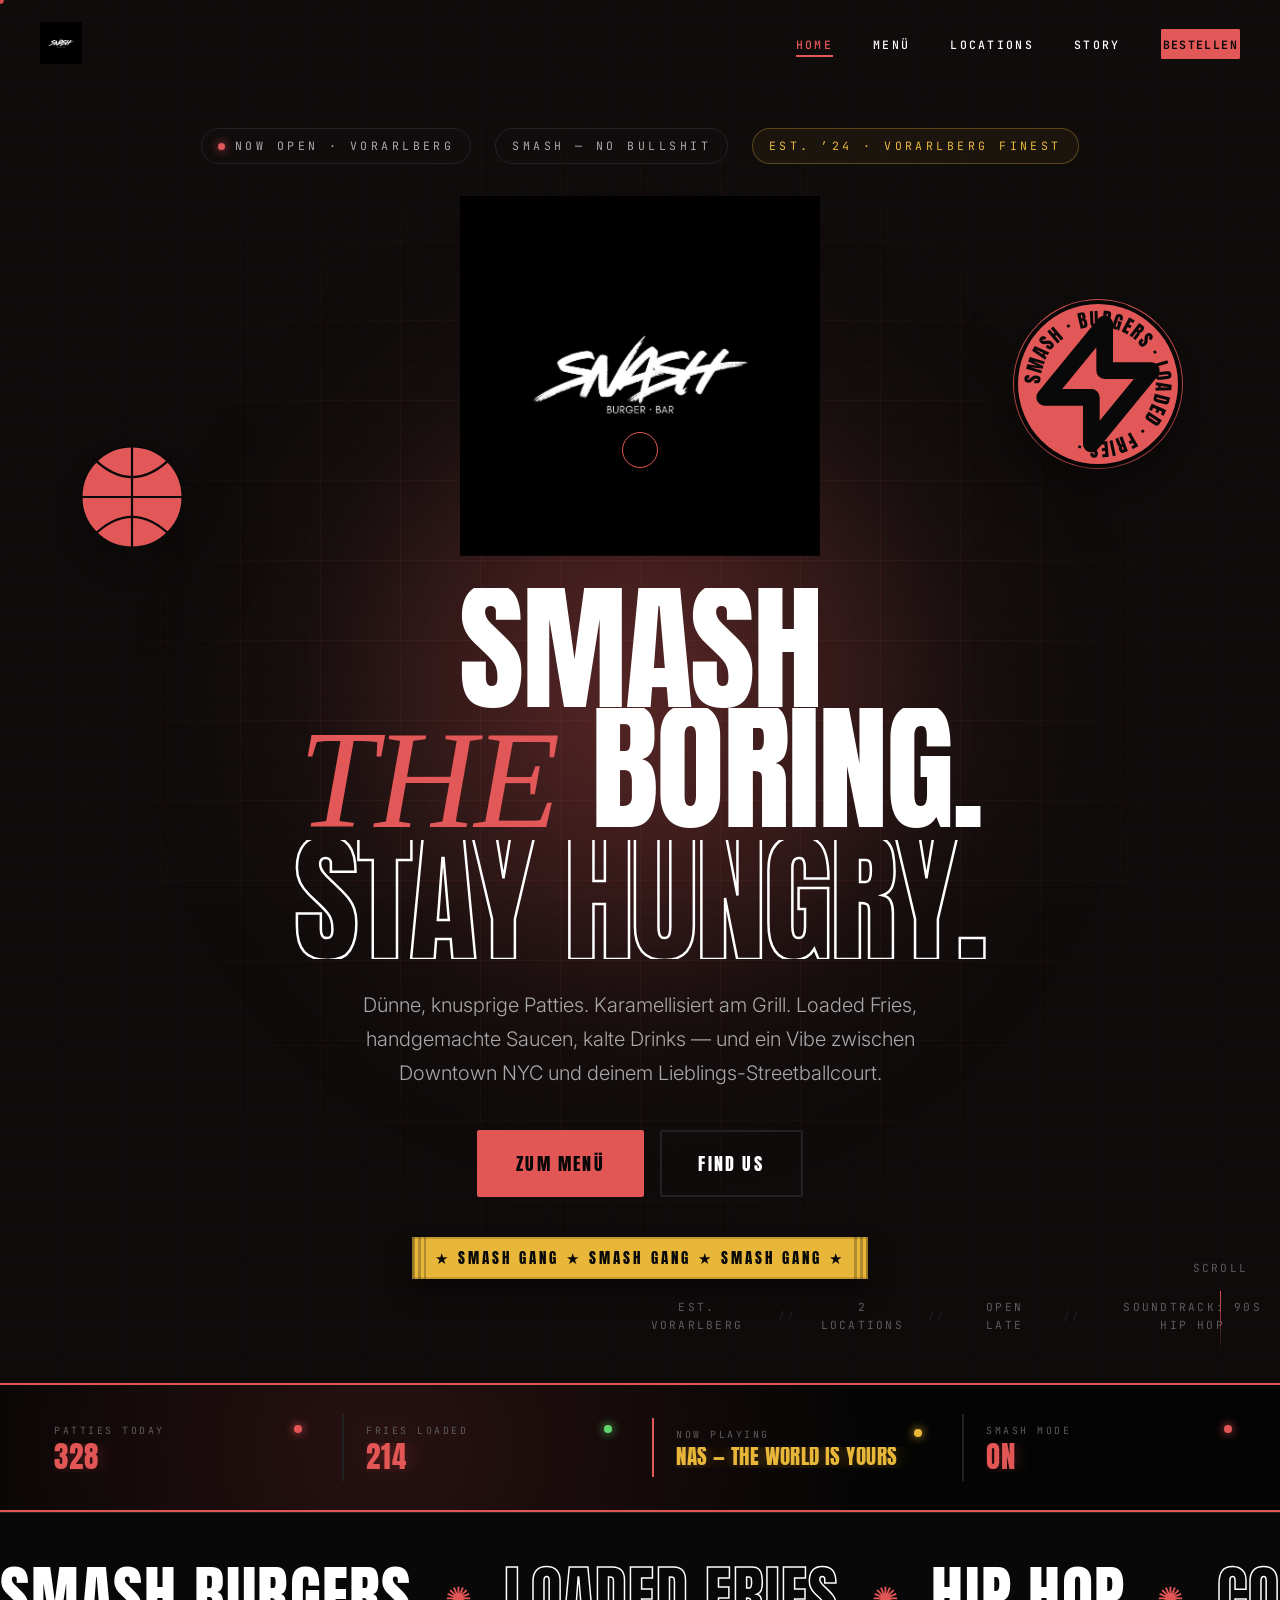
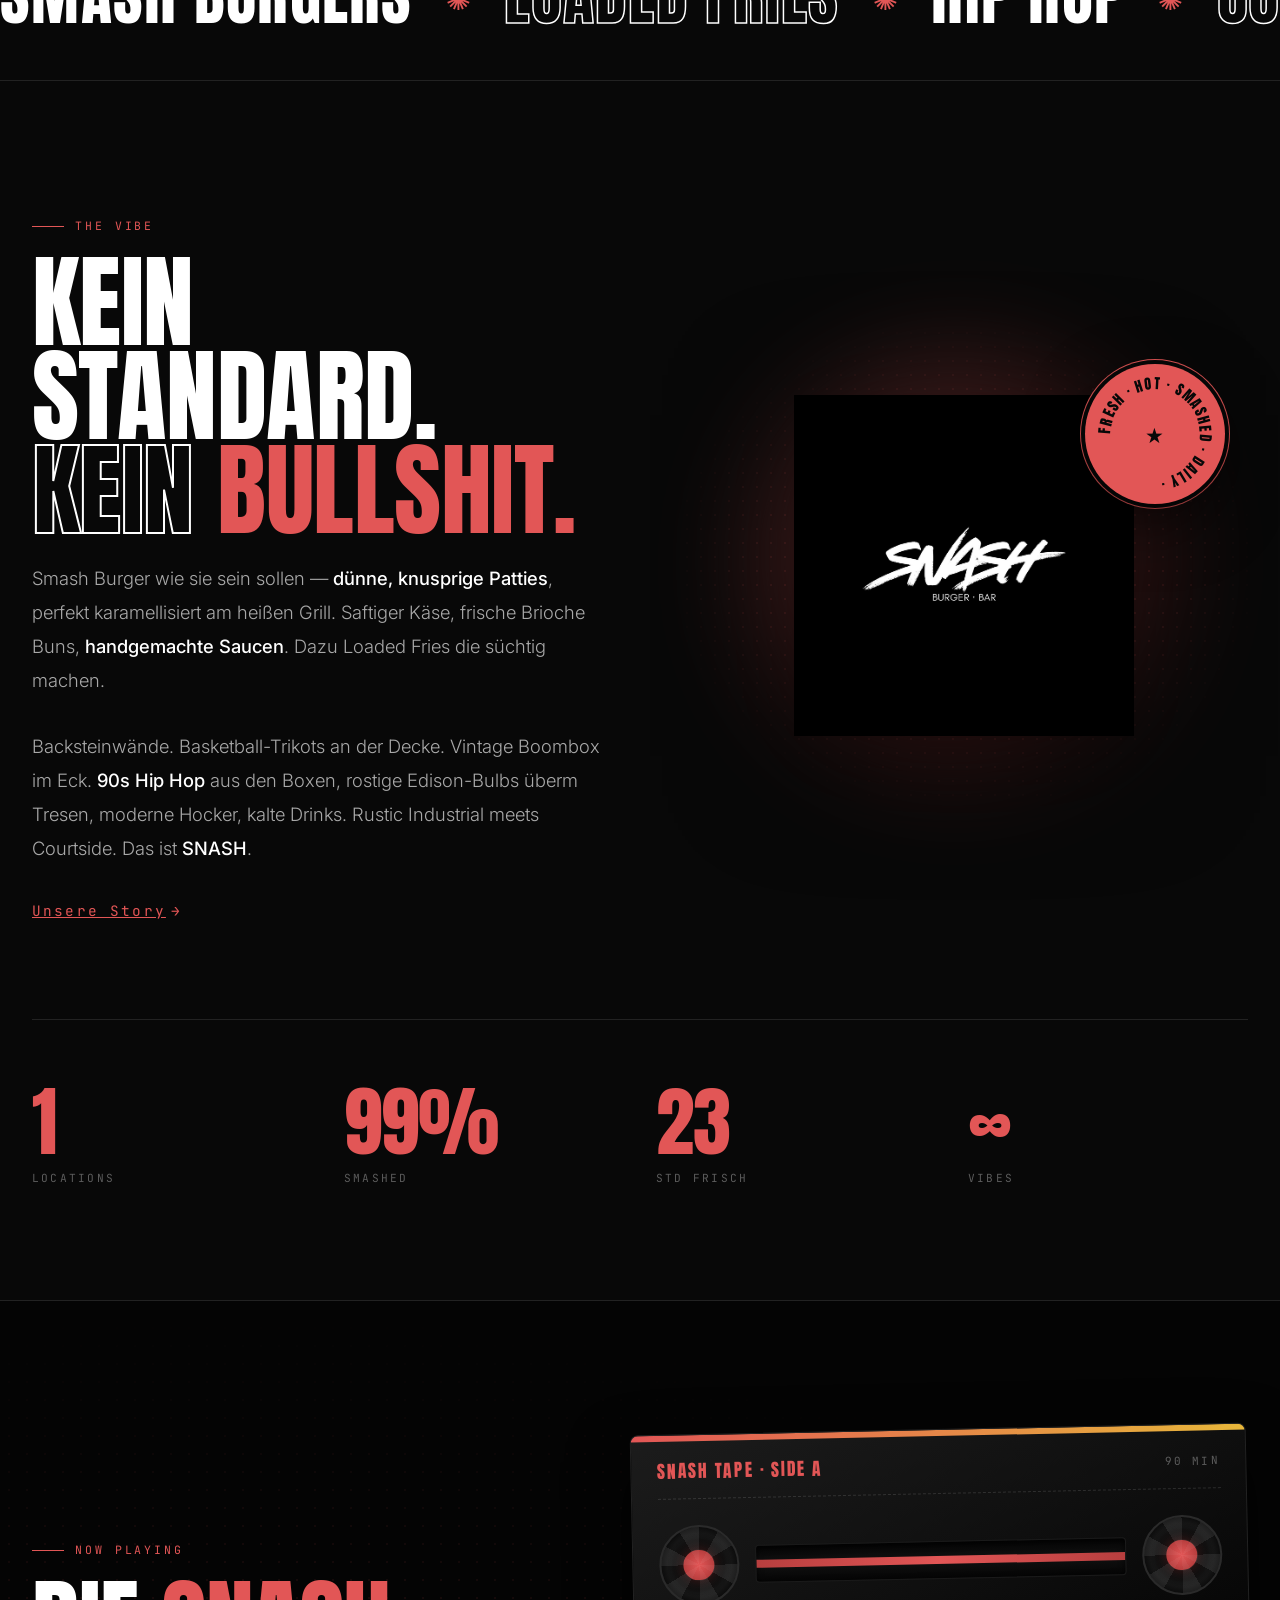
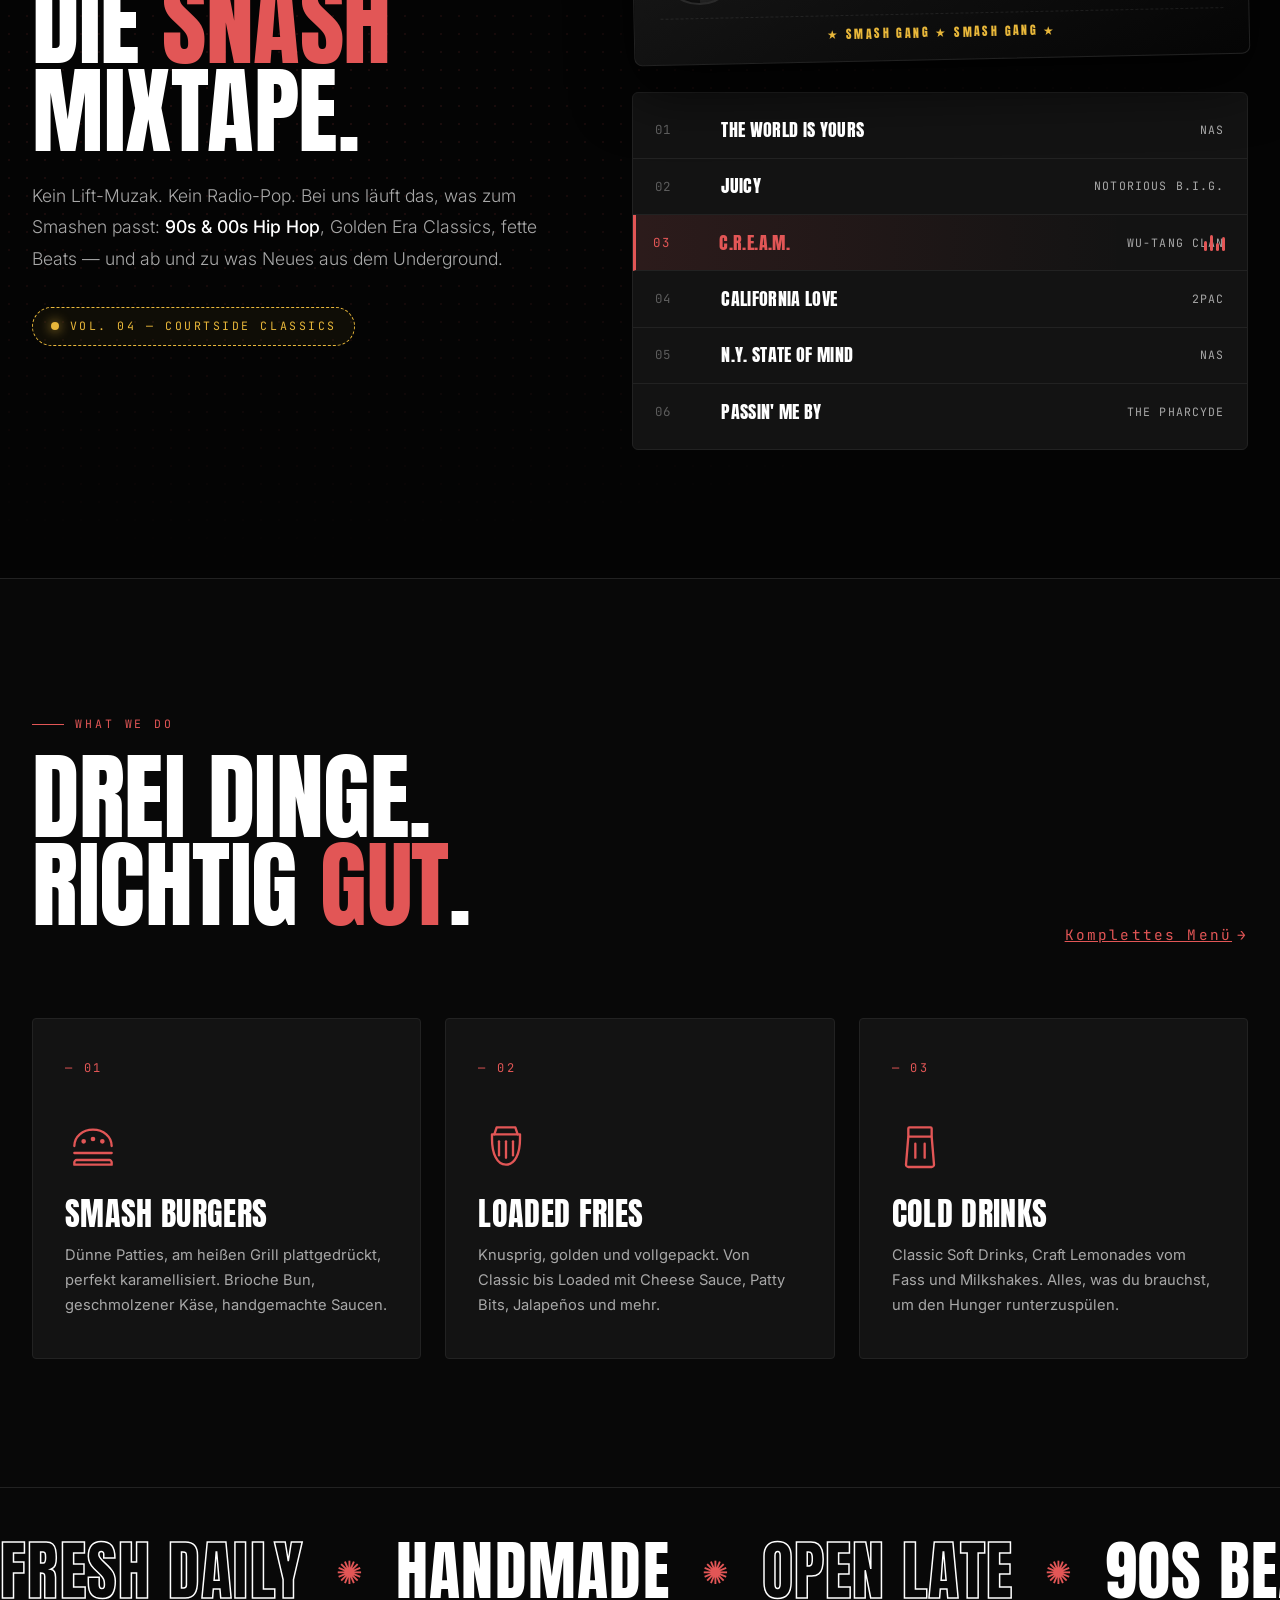
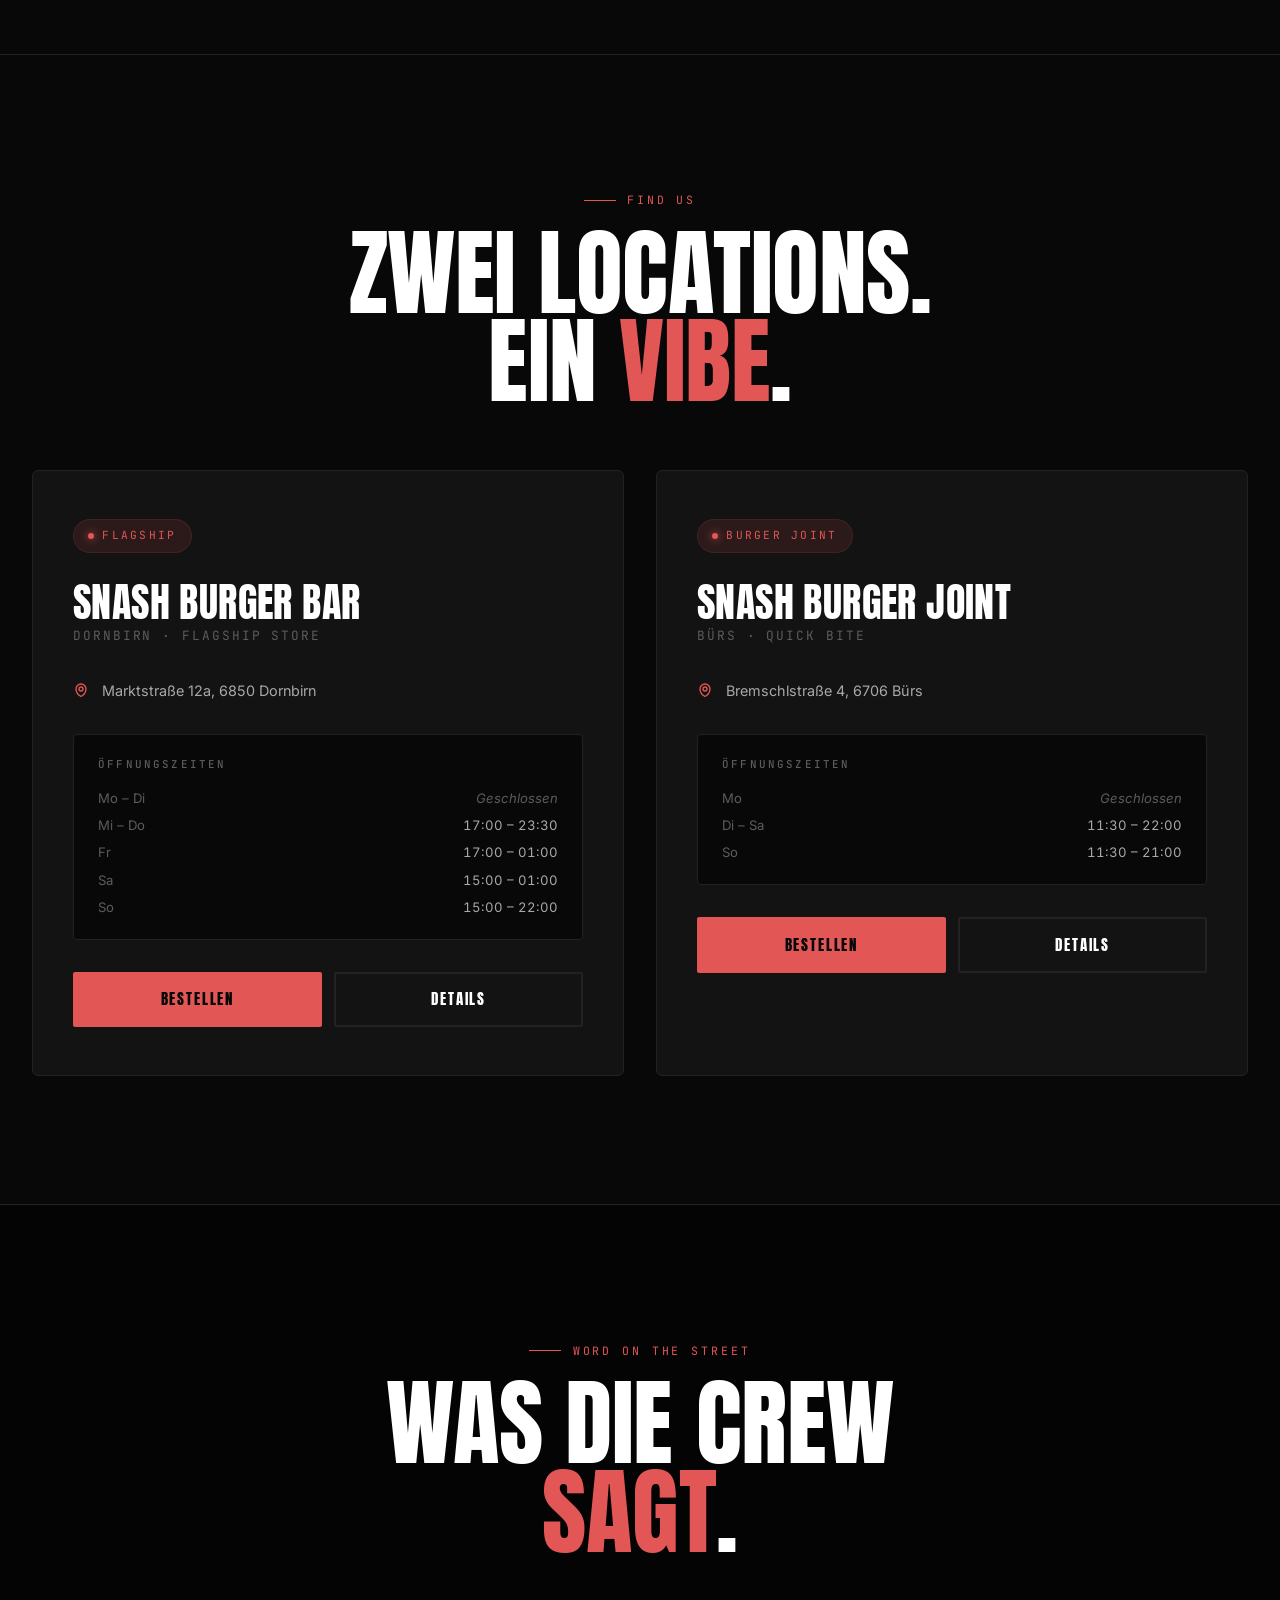
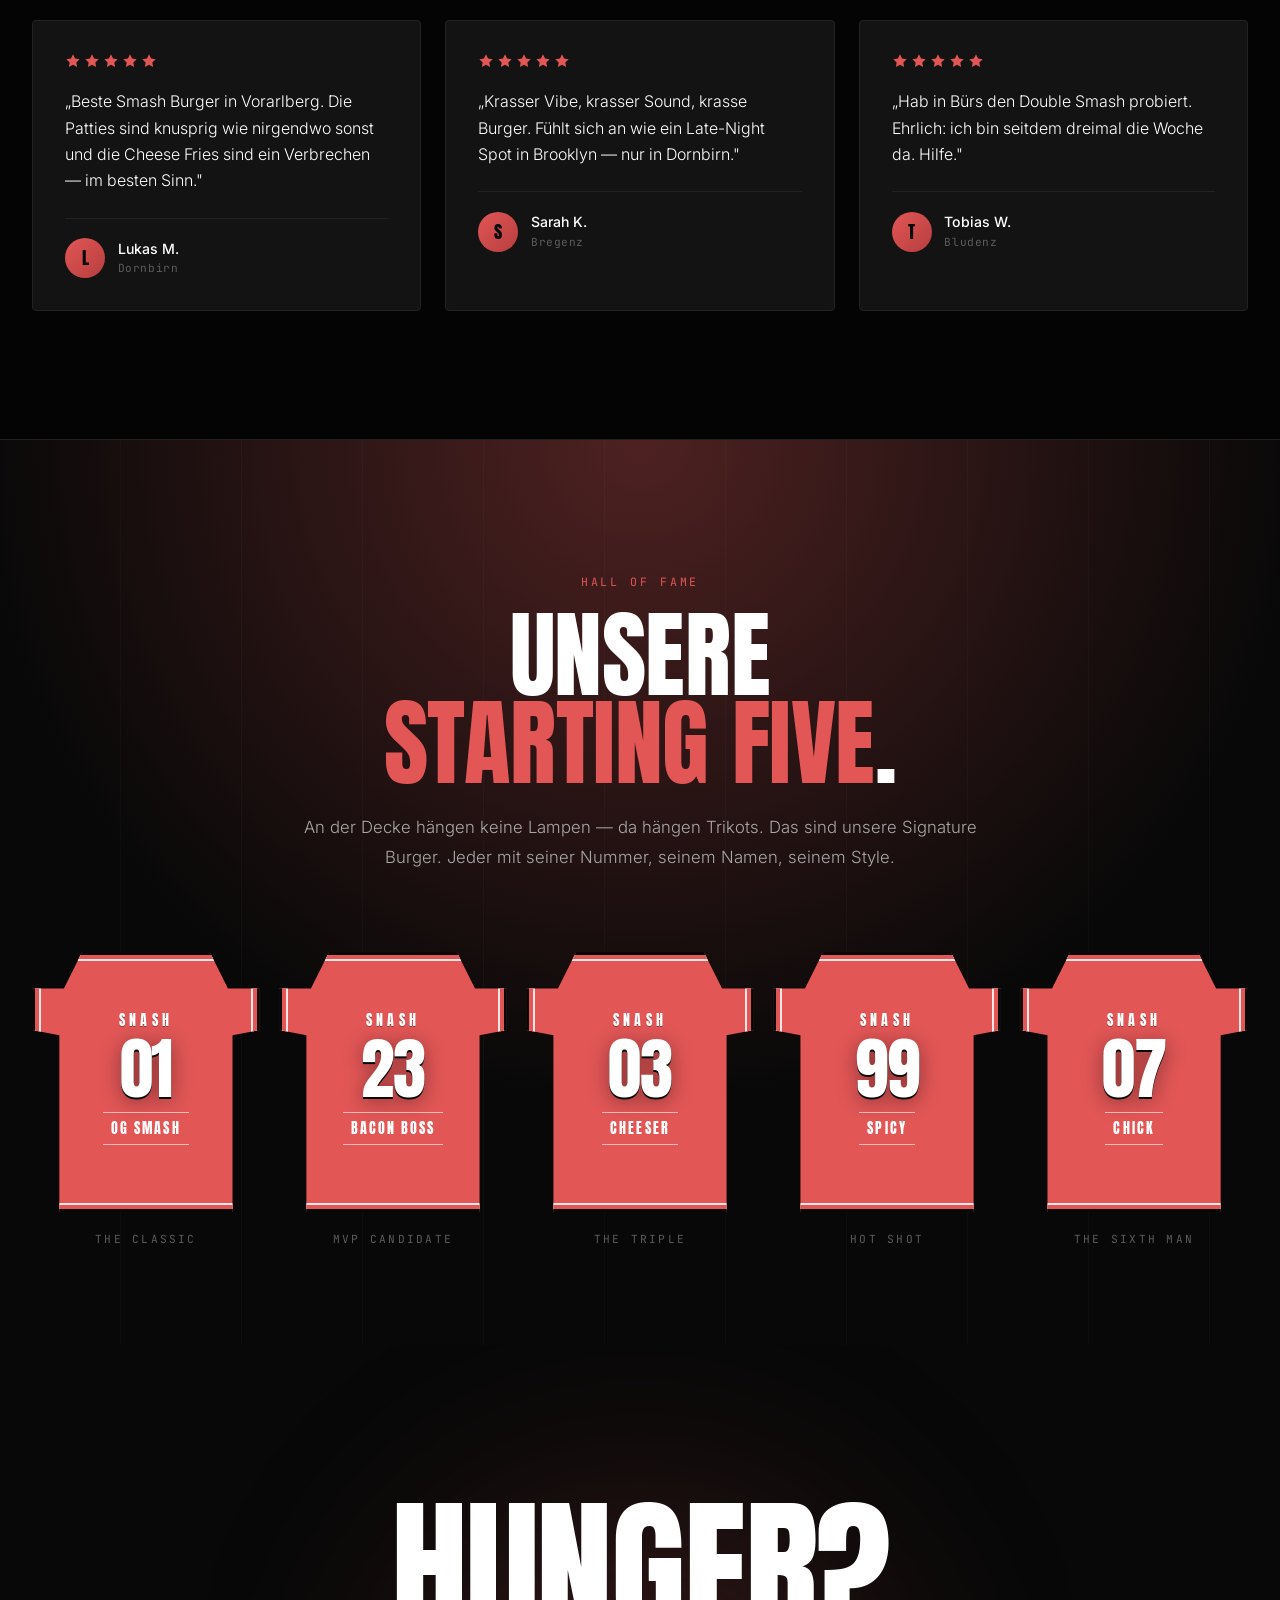
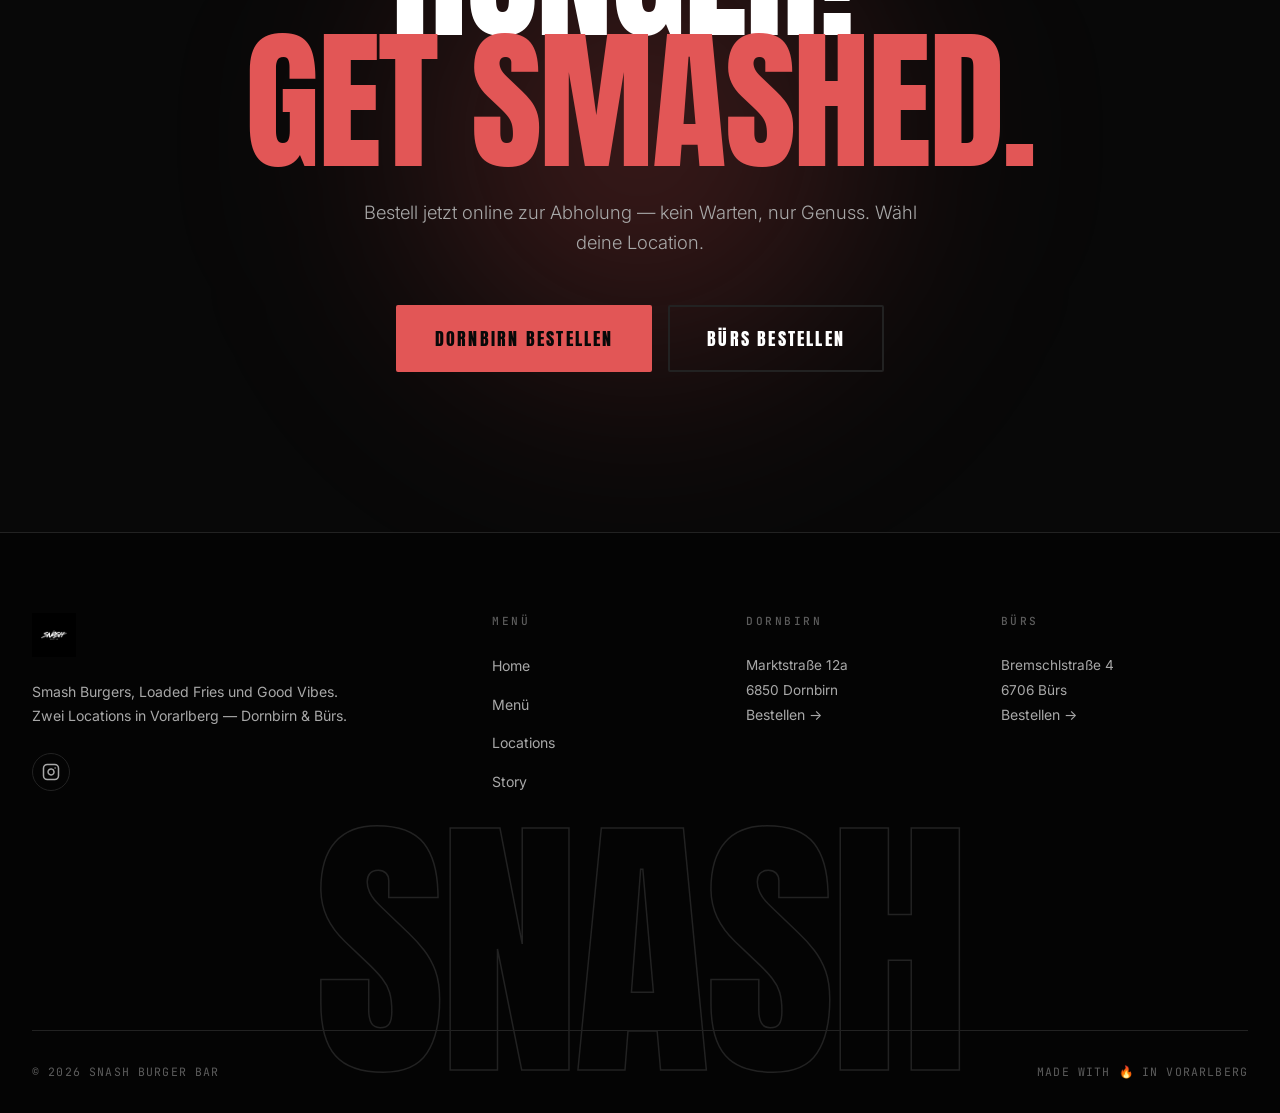
==== commit ec9ec6f9: "redesign: switch to #E25656 red + hip-hop/basketball rustic vibes - New primary brand red #E25656 re" ====
--- a/index.html
+++ b/index.html
@@ -49,6 +49,7 @@
             <div class="hero-tags">
                 <span class="hero-tag"><span class="live-dot"></span>Now Open · Vorarlberg</span>
                 <span class="hero-tag">Smash &mdash; No Bullshit</span>
+                <span class="hero-tag tag-mustard">Est. ’24 · Vorarlberg Finest</span>
             </div>
 
             <img src="snash.jpg" alt="SNASH Logo" class="hero-logo">
@@ -61,12 +62,17 @@
 
             <p class="hero-sub">
                 Dünne, knusprige Patties. Karamellisiert am Grill. Loaded Fries,
-                handgemachte Saucen, kalte Drinks &mdash; und ein Vibe wie downtown NYC.
+                handgemachte Saucen, kalte Drinks &mdash; und ein Vibe zwischen Downtown NYC und deinem Lieblings-Streetballcourt.
             </p>
 
             <div class="hero-actions">
                 <a href="menu.html" class="btn btn-primary">Zum Menü</a>
                 <a href="locations.html" class="btn btn-outline">Find Us</a>
+            </div>
+
+            <!-- Tape strip accent -->
+            <div class="tape-strip" aria-hidden="true">
+                <span>★ SMASH GANG ★ SMASH GANG ★ SMASH GANG ★</span>
             </div>
         </div>
 
@@ -87,15 +93,53 @@
             </div>
         </div>
 
+        <!-- Basketball sticker -->
+        <div class="basketball hero-ball" aria-hidden="true">
+            <svg viewBox="0 0 100 100">
+                <circle cx="50" cy="50" r="46" fill="#E25656" stroke="#080808" stroke-width="2"/>
+                <path d="M50 4 v92 M4 50 h92" stroke="#080808" stroke-width="2" fill="none"/>
+                <path d="M14 14 Q50 50 86 14" stroke="#080808" stroke-width="2" fill="none"/>
+                <path d="M14 86 Q50 50 86 86" stroke="#080808" stroke-width="2" fill="none"/>
+            </svg>
+        </div>
+
         <div class="hero-meta">
             <div>Est. Vorarlberg</div>
             <div class="sep">//</div>
             <div>2 Locations</div>
             <div class="sep">//</div>
             <div>Open Late</div>
+            <div class="sep">//</div>
+            <div>Soundtrack: 90s Hip Hop</div>
         </div>
 
         <div class="hero-scroll">SCROLL</div>
+    </section>
+
+    <!-- ========== SCOREBOARD / TICKER ========== -->
+    <section class="scoreboard">
+        <div class="scoreboard-inner">
+            <div class="score-box">
+                <span class="score-label">Patties Today</span>
+                <span class="score-value counter" data-target="328">0</span>
+                <span class="score-dot"></span>
+            </div>
+            <div class="score-box">
+                <span class="score-label">Fries Loaded</span>
+                <span class="score-value counter" data-target="214">0</span>
+                <span class="score-dot green"></span>
+            </div>
+            <div class="score-box highlight">
+                <span class="score-label">Now Playing</span>
+                <span class="score-value marquee-text"><span>Nas &mdash; The World Is Yours</span></span>
+                <span class="score-dot red"></span>
+            </div>
+            <div class="score-box">
+                <span class="score-label">Smash Mode</span>
+                <span class="score-value">ON</span>
+                <span class="score-dot"></span>
+            </div>
+        </div>
     </section>
 
     <!-- ========== MARQUEE ========== -->
@@ -104,18 +148,20 @@
             <div>
                 <span>Smash Burgers</span><span class="star">✺</span>
                 <span class="outline">Loaded Fries</span><span class="star">✺</span>
-                <span>Good Vibes</span><span class="star">✺</span>
-                <span class="outline">Cold Drinks</span><span class="star">✺</span>
+                <span>Hip Hop</span><span class="star">✺</span>
+                <span class="outline">Courtside Vibes</span><span class="star">✺</span>
                 <span>Dornbirn</span><span class="star">✺</span>
                 <span class="outline">Bürs</span><span class="star">✺</span>
+                <span>Smash Gang</span><span class="star">✺</span>
             </div>
             <div aria-hidden="true">
                 <span>Smash Burgers</span><span class="star">✺</span>
                 <span class="outline">Loaded Fries</span><span class="star">✺</span>
-                <span>Good Vibes</span><span class="star">✺</span>
-                <span class="outline">Cold Drinks</span><span class="star">✺</span>
+                <span>Hip Hop</span><span class="star">✺</span>
+                <span class="outline">Courtside Vibes</span><span class="star">✺</span>
                 <span>Dornbirn</span><span class="star">✺</span>
                 <span class="outline">Bürs</span><span class="star">✺</span>
+                <span>Smash Gang</span><span class="star">✺</span>
             </div>
         </div>
     </div>
@@ -132,8 +178,9 @@
                     <strong>handgemachte Saucen</strong>. Dazu Loaded Fries die süchtig machen.
                 </p>
                 <p class="vibe-text">
-                    Schwarze Wände. Basketball-Trikots an der Decke. Fette Beats.
-                    Moderne Hocker, warmes Licht, kalte Drinks. Das ist <strong>SNASH</strong>.
+                    Backsteinwände. Basketball-Trikots an der Decke. Vintage Boombox im Eck.
+                    <strong>90s Hip Hop</strong> aus den Boxen, rostige Edison-Bulbs überm Tresen,
+                    moderne Hocker, kalte Drinks. Rustic Industrial meets Courtside. Das ist <strong>SNASH</strong>.
                 </p>
                 <a href="story.html" class="btn-ghost">Unsere Story</a>
             </div>
@@ -176,6 +223,77 @@
         </div>
     </section>
 
+    <!-- ========== PLAYLIST / SOUNDTRACK ========== -->
+    <section class="playlist-section">
+        <div class="playlist-wrap">
+            <div class="playlist-head reveal">
+                <p class="section-label">Now Playing</p>
+                <h2 class="section-title">Die <span class="orange">SNASH</span><br>Mixtape.</h2>
+                <p class="playlist-intro">
+                    Kein Lift-Muzak. Kein Radio-Pop. Bei uns läuft das, was zum Smashen passt:
+                    <strong>90s &amp; 00s Hip Hop</strong>, Golden Era Classics, fette Beats &mdash; und ab und zu was Neues aus dem Underground.
+                </p>
+                <div class="playlist-badge">
+                    <span class="playlist-badge-dot"></span>
+                    Vol. 04 &mdash; Courtside Classics
+                </div>
+            </div>
+
+            <div class="mixtape reveal delay-1">
+                <div class="mixtape-cassette">
+                    <div class="cassette-top">
+                        <span class="cassette-label">SNASH TAPE · SIDE A</span>
+                        <span class="cassette-brand">90 MIN</span>
+                    </div>
+                    <div class="cassette-reels">
+                        <div class="reel"><span></span></div>
+                        <div class="cassette-window">
+                            <div class="cassette-tape"></div>
+                        </div>
+                        <div class="reel"><span></span></div>
+                    </div>
+                    <div class="cassette-bottom">
+                        <span>★ SMASH GANG ★ SMASH GANG ★</span>
+                    </div>
+                </div>
+
+                <ol class="playlist-list">
+                    <li>
+                        <span class="track-num">01</span>
+                        <span class="track-title">The World Is Yours</span>
+                        <span class="track-artist">Nas</span>
+                    </li>
+                    <li>
+                        <span class="track-num">02</span>
+                        <span class="track-title">Juicy</span>
+                        <span class="track-artist">Notorious B.I.G.</span>
+                    </li>
+                    <li class="playing">
+                        <span class="track-num">03</span>
+                        <span class="track-title">C.R.E.A.M.</span>
+                        <span class="track-artist">Wu-Tang Clan</span>
+                        <span class="playing-bars" aria-hidden="true"><span></span><span></span><span></span><span></span></span>
+                    </li>
+                    <li>
+                        <span class="track-num">04</span>
+                        <span class="track-title">California Love</span>
+                        <span class="track-artist">2Pac</span>
+                    </li>
+                    <li>
+                        <span class="track-num">05</span>
+                        <span class="track-title">N.Y. State of Mind</span>
+                        <span class="track-artist">Nas</span>
+                    </li>
+                    <li>
+                        <span class="track-num">06</span>
+                        <span class="track-title">Passin' Me By</span>
+                        <span class="track-artist">The Pharcyde</span>
+                    </li>
+                </ol>
+            </div>
+        </div>
+    </section>
+
     <!-- ========== FEATURED ========== -->
     <section class="featured">
         <div class="featured-header">
@@ -241,17 +359,19 @@
                 <span class="outline">Fresh Daily</span><span class="star">✺</span>
                 <span>Handmade</span><span class="star">✺</span>
                 <span class="outline">Open Late</span><span class="star">✺</span>
-                <span>Takeout</span><span class="star">✺</span>
-                <span class="outline">Order Online</span><span class="star">✺</span>
+                <span>90s Beats</span><span class="star">✺</span>
+                <span class="outline">Streetball</span><span class="star">✺</span>
                 <span>Smash Life</span><span class="star">✺</span>
+                <span class="outline">No Standard</span><span class="star">✺</span>
             </div>
             <div aria-hidden="true">
                 <span class="outline">Fresh Daily</span><span class="star">✺</span>
                 <span>Handmade</span><span class="star">✺</span>
                 <span class="outline">Open Late</span><span class="star">✺</span>
-                <span>Takeout</span><span class="star">✺</span>
-                <span class="outline">Order Online</span><span class="star">✺</span>
+                <span>90s Beats</span><span class="star">✺</span>
+                <span class="outline">Streetball</span><span class="star">✺</span>
                 <span>Smash Life</span><span class="star">✺</span>
+                <span class="outline">No Standard</span><span class="star">✺</span>
             </div>
         </div>
     </div>
@@ -390,6 +510,61 @@
                         <div class="review-author-meta">Bludenz</div>
                     </div>
                 </div>
+            </div>
+        </div>
+    </section>
+
+    <!-- ========== CREW CORNER / JERSEYS ========== -->
+    <section class="crew-corner">
+        <div class="crew-head reveal">
+            <p class="section-label">Hall of Fame</p>
+            <h2 class="section-title">Unsere<br><span class="orange">Starting Five</span>.</h2>
+            <p class="crew-intro">
+                An der Decke hängen keine Lampen &mdash; da hängen Trikots. Das sind unsere Signature Burger.
+                Jeder mit seiner Nummer, seinem Namen, seinem Style.
+            </p>
+        </div>
+
+        <div class="jersey-grid">
+            <div class="jersey reveal">
+                <div class="jersey-shirt">
+                    <span class="jersey-team">SNASH</span>
+                    <span class="jersey-number">01</span>
+                    <span class="jersey-name">OG SMASH</span>
+                </div>
+                <p class="jersey-role">The Classic</p>
+            </div>
+            <div class="jersey reveal delay-1">
+                <div class="jersey-shirt">
+                    <span class="jersey-team">SNASH</span>
+                    <span class="jersey-number">23</span>
+                    <span class="jersey-name">BACON BOSS</span>
+                </div>
+                <p class="jersey-role">MVP Candidate</p>
+            </div>
+            <div class="jersey reveal delay-2">
+                <div class="jersey-shirt">
+                    <span class="jersey-team">SNASH</span>
+                    <span class="jersey-number">03</span>
+                    <span class="jersey-name">CHEESER</span>
+                </div>
+                <p class="jersey-role">The Triple</p>
+            </div>
+            <div class="jersey reveal delay-3">
+                <div class="jersey-shirt">
+                    <span class="jersey-team">SNASH</span>
+                    <span class="jersey-number">99</span>
+                    <span class="jersey-name">SPICY</span>
+                </div>
+                <p class="jersey-role">Hot Shot</p>
+            </div>
+            <div class="jersey reveal delay-4">
+                <div class="jersey-shirt">
+                    <span class="jersey-team">SNASH</span>
+                    <span class="jersey-number">07</span>
+                    <span class="jersey-name">CHICK</span>
+                </div>
+                <p class="jersey-role">The Sixth Man</p>
             </div>
         </div>
     </section>
--- a/styles.css
+++ b/styles.css
@@ -8,12 +8,23 @@
     --black-deeper:   #040404;
     --white:          #FFFFFF;
     --cream:          #F5F1E8;
-    --orange:         #FF5B00;
-    --orange-bright:  #FF7A1F;
-    --orange-deep:    #E04E00;
-    --orange-glow:    rgba(255, 91, 0, 0.22);
-    --orange-soft:    rgba(255, 91, 0, 0.10);
-    --red:            #FF3030;
+    --bone:           #EADFCB;
+    /* Primary brand red — #E25656 */
+    --red-main:       #E25656;
+    --red-bright:     #F06A6A;
+    --red-deep:       #B73E3E;
+    --red-glow:       rgba(226, 86, 86, 0.32);
+    --red-soft:       rgba(226, 86, 86, 0.12);
+    /* Back-compat aliases — previously "orange" */
+    --orange:         #E25656;
+    --orange-bright:  #F06A6A;
+    --orange-deep:    #B73E3E;
+    --orange-glow:    rgba(226, 86, 86, 0.32);
+    --orange-soft:    rgba(226, 86, 86, 0.12);
+    /* Rustic industrial accents */
+    --mustard:        #E8B73A;
+    --court-wood:     #C08B4E;
+    --hot:            #FF3030;
     --yellow:         #FFD600;
     --gray-dark:      #111111;
     --gray-card:      #131313;
--- a/home.css
+++ b/home.css
@@ -21,13 +21,40 @@
     position: absolute;
     inset: 0;
     background-image:
-        linear-gradient(rgba(255, 91, 0, 0.05) 1px, transparent 1px),
-        linear-gradient(90deg, rgba(255, 91, 0, 0.05) 1px, transparent 1px);
+        linear-gradient(rgba(226, 86, 86, 0.07) 1px, transparent 1px),
+        linear-gradient(90deg, rgba(226, 86, 86, 0.07) 1px, transparent 1px);
     background-size: 80px 80px;
     mask-image: radial-gradient(ellipse at center, black 30%, transparent 75%);
     -webkit-mask-image: radial-gradient(ellipse at center, black 30%, transparent 75%);
     pointer-events: none;
     z-index: 0;
+}
+
+/* ===== Brick wall overlay for rustic industrial vibe ===== */
+.hero::after {
+    content: '';
+    position: absolute;
+    inset: 0;
+    background-image:
+        linear-gradient(rgba(0,0,0,0.35), rgba(0,0,0,0.35)),
+        repeating-linear-gradient(
+            0deg,
+            rgba(226, 86, 86, 0.04) 0px,
+            rgba(226, 86, 86, 0.04) 30px,
+            transparent 30px,
+            transparent 31px
+        ),
+        repeating-linear-gradient(
+            90deg,
+            rgba(226, 86, 86, 0.04) 0px,
+            rgba(226, 86, 86, 0.04) 60px,
+            transparent 60px,
+            transparent 61px
+        );
+    pointer-events: none;
+    z-index: 0;
+    mix-blend-mode: screen;
+    opacity: 0.6;
 }
 
 .hero-glow {
@@ -233,8 +260,186 @@
 
 /* Hero sticker */
 .hero-sticker {
-    top: 28%;
+    top: 22%;
     right: 8%;
+}
+
+/* Hero basketball */
+.basketball {
+    position: absolute;
+    width: 110px;
+    height: 110px;
+    z-index: 3;
+    filter: drop-shadow(0 18px 40px rgba(0,0,0,0.55));
+    animation: ballSpin 24s linear infinite, ballBounce 4.2s ease-in-out infinite;
+}
+
+.basketball svg { width: 100%; height: 100%; display: block; }
+
+.hero-ball {
+    left: 6%;
+    top: 32%;
+}
+
+@keyframes ballSpin {
+    from { transform: rotate(0deg); }
+    to   { transform: rotate(360deg); }
+}
+
+@keyframes ballBounce {
+    0%, 100% { translate: 0 0; }
+    50%      { translate: 0 -14px; }
+}
+
+/* Mustard-tinted hero tag variant */
+.hero-tag.tag-mustard {
+    color: var(--mustard);
+    border-color: rgba(232, 183, 58, 0.3);
+    background: rgba(232, 183, 58, 0.05);
+}
+
+/* Tape strip accent under hero actions */
+.tape-strip {
+    margin: 2.5rem auto 0;
+    display: inline-block;
+    transform: rotate(-2.5deg);
+    background: var(--mustard);
+    color: var(--black);
+    padding: 0.55rem 1.4rem;
+    font-family: var(--font-display);
+    font-size: 0.95rem;
+    letter-spacing: 0.2em;
+    text-transform: uppercase;
+    box-shadow:
+        0 12px 24px rgba(0, 0, 0, 0.45),
+        inset 0 0 0 2px rgba(0, 0, 0, 0.15);
+    opacity: 0;
+    animation: fadeUp 0.9s var(--ease) 1.35s forwards;
+    position: relative;
+    max-width: 90%;
+    overflow: hidden;
+}
+
+.tape-strip::before,
+.tape-strip::after {
+    content: '';
+    position: absolute;
+    top: 0; bottom: 0;
+    width: 14px;
+    background-image: repeating-linear-gradient(
+        90deg,
+        var(--black) 0 3px,
+        transparent 3px 6px
+    );
+    opacity: 0.25;
+}
+.tape-strip::before { left: 0; }
+.tape-strip::after  { right: 0; }
+.tape-strip span    { display: inline-block; }
+
+/* ===================== SCOREBOARD ===================== */
+.scoreboard {
+    padding: 1.8rem 2rem;
+    background: var(--black-deeper);
+    border-top: 2px solid var(--red-main);
+    border-bottom: 2px solid var(--red-main);
+    position: relative;
+    overflow: hidden;
+}
+
+.scoreboard::before {
+    content: '';
+    position: absolute;
+    inset: 0;
+    background: radial-gradient(circle at 30% 50%, var(--red-glow), transparent 55%);
+    pointer-events: none;
+    opacity: 0.5;
+}
+
+.scoreboard-inner {
+    max-width: var(--container);
+    margin: 0 auto;
+    display: grid;
+    grid-template-columns: repeat(4, 1fr);
+    gap: 1.5rem;
+    align-items: center;
+    position: relative;
+    z-index: 1;
+}
+
+.score-box {
+    display: flex;
+    flex-direction: column;
+    gap: 0.25rem;
+    padding: 0.6rem 1.4rem;
+    border-left: 2px solid var(--gray-border);
+    position: relative;
+}
+
+.score-box:first-child { border-left: none; }
+
+.score-box.highlight {
+    border-left-color: var(--red-main);
+}
+
+.score-label {
+    font-family: var(--font-mono);
+    font-size: 0.62rem;
+    letter-spacing: 0.25em;
+    color: var(--gray-muted);
+    text-transform: uppercase;
+}
+
+.score-value {
+    font-family: var(--font-display);
+    font-size: 1.8rem;
+    color: var(--red-main);
+    line-height: 1;
+    text-shadow: 0 0 18px var(--red-glow);
+    letter-spacing: 0.02em;
+    text-transform: uppercase;
+    white-space: nowrap;
+    overflow: hidden;
+    text-overflow: ellipsis;
+}
+
+.score-box.highlight .score-value {
+    color: var(--mustard);
+    text-shadow: 0 0 18px rgba(232, 183, 58, 0.4);
+    font-size: 1.3rem;
+    animation: marqueeSlide 12s linear infinite;
+}
+
+.score-value.marquee-text {
+    display: block;
+    position: relative;
+}
+
+@keyframes marqueeSlide {
+    0%, 100% { transform: translateX(0); }
+    50%      { transform: translateX(-10%); }
+}
+
+.score-dot {
+    position: absolute;
+    top: 0.7rem;
+    right: 1rem;
+    width: 8px;
+    height: 8px;
+    border-radius: 50%;
+    background: var(--red-main);
+    box-shadow: 0 0 10px var(--red-main);
+    animation: livePulse 1.4s ease-in-out infinite;
+}
+
+.score-dot.green {
+    background: #5FD66F;
+    box-shadow: 0 0 10px #5FD66F;
+}
+
+.score-dot.red {
+    background: var(--mustard);
+    box-shadow: 0 0 10px var(--mustard);
 }
 
 /* ===================== VIBE SECTION ===================== */
@@ -340,6 +545,292 @@
     text-transform: uppercase;
     color: var(--gray-muted);
     margin-top: 0.6rem;
+}
+
+/* ===================== PLAYLIST / MIXTAPE ===================== */
+.playlist-section {
+    padding: 8rem 2rem;
+    background: var(--black-deeper);
+    border-top: 1px solid var(--gray-border);
+    border-bottom: 1px solid var(--gray-border);
+    position: relative;
+    overflow: hidden;
+}
+
+.playlist-section::before {
+    content: '';
+    position: absolute;
+    inset: 0;
+    background-image: radial-gradient(circle, rgba(226, 86, 86, 0.18) 1px, transparent 1.5px);
+    background-size: 18px 18px;
+    mask-image: radial-gradient(ellipse at 20% 50%, black 10%, transparent 70%);
+    -webkit-mask-image: radial-gradient(ellipse at 20% 50%, black 10%, transparent 70%);
+    pointer-events: none;
+    opacity: 0.6;
+}
+
+.playlist-wrap {
+    max-width: var(--container);
+    margin: 0 auto;
+    display: grid;
+    grid-template-columns: 1fr 1.15fr;
+    gap: 4rem;
+    align-items: center;
+    position: relative;
+    z-index: 1;
+}
+
+.playlist-intro {
+    font-size: 1.1rem;
+    color: var(--gray-text);
+    line-height: 1.8;
+    font-weight: 300;
+    margin: 1.5rem 0 2rem;
+}
+
+.playlist-intro strong {
+    color: var(--white);
+    font-weight: 500;
+}
+
+.playlist-badge {
+    display: inline-flex;
+    align-items: center;
+    gap: 0.7rem;
+    font-family: var(--font-mono);
+    font-size: 0.72rem;
+    letter-spacing: 0.22em;
+    color: var(--mustard);
+    text-transform: uppercase;
+    padding: 0.6rem 1.1rem;
+    border: 1px dashed var(--mustard);
+    border-radius: 100px;
+    background: rgba(232, 183, 58, 0.05);
+}
+
+.playlist-badge-dot {
+    width: 8px;
+    height: 8px;
+    background: var(--mustard);
+    border-radius: 50%;
+    box-shadow: 0 0 12px var(--mustard);
+    animation: livePulse 1.4s ease-in-out infinite;
+}
+
+/* ===== Mixtape cassette ===== */
+.mixtape {
+    display: flex;
+    flex-direction: column;
+    gap: 2rem;
+}
+
+.mixtape-cassette {
+    background: linear-gradient(155deg, #1c1c1c, #0e0e0e 60%, #050505);
+    border: 1px solid var(--gray-border);
+    border-radius: 8px;
+    padding: 1.4rem 1.6rem 1rem;
+    box-shadow:
+        0 25px 60px rgba(0, 0, 0, 0.7),
+        inset 0 1px 0 rgba(255, 255, 255, 0.05);
+    position: relative;
+    overflow: hidden;
+    transform: rotate(-1.2deg);
+}
+
+.mixtape-cassette::before {
+    content: '';
+    position: absolute;
+    top: 0; left: 0; right: 0;
+    height: 6px;
+    background: linear-gradient(90deg, var(--red-main), var(--mustard));
+}
+
+.cassette-top {
+    display: flex;
+    justify-content: space-between;
+    align-items: center;
+    margin-bottom: 1rem;
+    padding-bottom: 0.8rem;
+    border-bottom: 1px dashed rgba(255, 255, 255, 0.12);
+}
+
+.cassette-label {
+    font-family: var(--font-display);
+    font-size: 1.1rem;
+    color: var(--red-main);
+    letter-spacing: 0.1em;
+    text-transform: uppercase;
+}
+
+.cassette-brand {
+    font-family: var(--font-mono);
+    font-size: 0.7rem;
+    letter-spacing: 0.2em;
+    color: var(--gray-muted);
+    text-transform: uppercase;
+}
+
+.cassette-reels {
+    display: grid;
+    grid-template-columns: 80px 1fr 80px;
+    align-items: center;
+    gap: 1rem;
+    padding: 0.6rem 0 0.8rem;
+}
+
+.reel {
+    width: 80px;
+    height: 80px;
+    border-radius: 50%;
+    background: radial-gradient(circle, #0a0a0a 25%, #1a1a1a 28%, #0a0a0a 30%, #181818 60%, #0a0a0a);
+    border: 2px solid #2a2a2a;
+    position: relative;
+    animation: spin 12s linear infinite;
+    box-shadow: inset 0 0 12px rgba(0, 0, 0, 0.7);
+}
+
+.reel span {
+    position: absolute;
+    inset: 30%;
+    border-radius: 50%;
+    background: radial-gradient(circle, var(--red-main), var(--red-deep) 70%);
+    box-shadow: 0 0 12px var(--red-glow);
+}
+
+.reel::before,
+.reel::after {
+    content: '';
+    position: absolute;
+    inset: 0;
+    background:
+        conic-gradient(from 0deg, transparent 0deg 30deg, rgba(255,255,255,0.04) 30deg 60deg,
+        transparent 60deg 90deg, rgba(255,255,255,0.04) 90deg 120deg,
+        transparent 120deg 150deg, rgba(255,255,255,0.04) 150deg 180deg,
+        transparent 180deg 210deg, rgba(255,255,255,0.04) 210deg 240deg,
+        transparent 240deg 270deg, rgba(255,255,255,0.04) 270deg 300deg,
+        transparent 300deg 330deg, rgba(255,255,255,0.04) 330deg 360deg);
+    border-radius: 50%;
+}
+
+.cassette-window {
+    height: 38px;
+    background: linear-gradient(180deg, #050505, #111 50%, #050505);
+    border: 1px solid #1a1a1a;
+    border-radius: 4px;
+    position: relative;
+    overflow: hidden;
+    box-shadow: inset 0 2px 6px rgba(0, 0, 0, 0.8);
+}
+
+.cassette-tape {
+    position: absolute;
+    inset: 40% 0;
+    background: linear-gradient(90deg, var(--red-deep), var(--red-main), var(--red-deep));
+    animation: tapePulse 1.8s ease-in-out infinite;
+}
+
+@keyframes tapePulse {
+    0%, 100% { opacity: 0.8; transform: scaleX(1); }
+    50%      { opacity: 1;   transform: scaleX(1.02); }
+}
+
+.cassette-bottom {
+    text-align: center;
+    padding-top: 0.6rem;
+    border-top: 1px dashed rgba(255, 255, 255, 0.08);
+    font-family: var(--font-display);
+    font-size: 0.75rem;
+    letter-spacing: 0.2em;
+    color: var(--mustard);
+    text-transform: uppercase;
+}
+
+/* ===== Playlist list ===== */
+.playlist-list {
+    list-style: none;
+    background: var(--gray-card);
+    border: 1px solid var(--gray-border);
+    border-radius: 6px;
+    padding: 0.6rem 0;
+    counter-reset: track;
+}
+
+.playlist-list li {
+    display: grid;
+    grid-template-columns: 50px 1fr auto;
+    gap: 1rem;
+    align-items: center;
+    padding: 0.85rem 1.4rem;
+    border-bottom: 1px solid var(--gray-border);
+    transition: all 0.3s var(--ease);
+    position: relative;
+}
+
+.playlist-list li:last-child { border-bottom: none; }
+
+.playlist-list li:hover {
+    background: var(--gray-card-hover);
+    padding-left: 1.8rem;
+}
+
+.track-num {
+    font-family: var(--font-mono);
+    font-size: 0.78rem;
+    color: var(--gray-muted);
+    letter-spacing: 0.1em;
+}
+
+.track-title {
+    font-family: var(--font-display);
+    font-size: 1.1rem;
+    text-transform: uppercase;
+    letter-spacing: 0.02em;
+    color: var(--white);
+}
+
+.track-artist {
+    font-family: var(--font-mono);
+    font-size: 0.72rem;
+    color: var(--gray-text);
+    letter-spacing: 0.1em;
+    text-transform: uppercase;
+}
+
+.playlist-list li.playing {
+    background: linear-gradient(90deg, var(--red-soft), transparent 80%);
+    border-left: 3px solid var(--red-main);
+    padding-left: 1.1rem;
+}
+
+.playlist-list li.playing .track-title { color: var(--red-main); }
+.playlist-list li.playing .track-num   { color: var(--red-main); }
+
+/* Audio visualizer bars */
+.playing-bars {
+    display: inline-flex;
+    align-items: flex-end;
+    gap: 3px;
+    height: 16px;
+    position: absolute;
+    right: 1.4rem;
+}
+
+.playing-bars span {
+    display: inline-block;
+    width: 3px;
+    background: var(--red-main);
+    border-radius: 2px;
+    animation: bars 0.9s ease-in-out infinite;
+}
+
+.playing-bars span:nth-child(1) { animation-delay: 0s;    height: 10px; }
+.playing-bars span:nth-child(2) { animation-delay: 0.15s; height: 16px; }
+.playing-bars span:nth-child(3) { animation-delay: 0.3s;  height: 8px;  }
+.playing-bars span:nth-child(4) { animation-delay: 0.45s; height: 14px; }
+
+@keyframes bars {
+    0%, 100% { transform: scaleY(0.35); }
+    50%      { transform: scaleY(1); }
 }
 
 /* ===================== FEATURED / SPECIALTIES ===================== */
@@ -691,6 +1182,139 @@
     font-size: 0.7rem;
     color: var(--gray-muted);
     letter-spacing: 0.05em;
+}
+
+/* ===================== CREW CORNER / JERSEYS ===================== */
+.crew-corner {
+    padding: 8rem 2rem 6rem;
+    position: relative;
+    overflow: hidden;
+}
+
+.crew-corner::before {
+    content: '';
+    position: absolute;
+    inset: 0;
+    background-image:
+        repeating-linear-gradient(90deg, transparent 0 120px, rgba(255,255,255,0.025) 120px 121px),
+        radial-gradient(circle at 50% 0%, var(--red-glow), transparent 60%);
+    pointer-events: none;
+    z-index: 0;
+}
+
+.crew-head {
+    max-width: 700px;
+    margin: 0 auto 5rem;
+    text-align: center;
+    position: relative;
+    z-index: 1;
+}
+
+.crew-head .section-label { justify-content: center; }
+.crew-head .section-label::before { display: none; }
+
+.crew-intro {
+    font-size: 1.05rem;
+    color: var(--gray-text);
+    line-height: 1.8;
+    font-weight: 300;
+    margin-top: 1.2rem;
+}
+
+.jersey-grid {
+    max-width: var(--container);
+    margin: 0 auto;
+    display: grid;
+    grid-template-columns: repeat(5, 1fr);
+    gap: 1.2rem;
+    position: relative;
+    z-index: 1;
+}
+
+.jersey {
+    text-align: center;
+    transition: transform 0.4s var(--ease);
+}
+
+.jersey:hover { transform: translateY(-10px) rotate(1deg); }
+
+.jersey-shirt {
+    position: relative;
+    padding: 2.2rem 1rem 3rem;
+    background: var(--red-main);
+    color: var(--black);
+    border: 3px solid var(--black);
+    box-shadow:
+        0 20px 50px rgba(0, 0, 0, 0.55),
+        inset 0 0 0 4px var(--red-main),
+        inset 0 0 0 6px rgba(255, 255, 255, 0.85);
+    clip-path: polygon(
+        0% 14%,
+        14% 14%,
+        22% 0%,
+        78% 0%,
+        86% 14%,
+        100% 14%,
+        100% 30%,
+        88% 32%,
+        88% 100%,
+        12% 100%,
+        12% 32%,
+        0% 30%
+    );
+    display: flex;
+    flex-direction: column;
+    align-items: center;
+    justify-content: flex-start;
+    gap: 0.5rem;
+    min-height: 260px;
+    margin-bottom: 1.2rem;
+    transition: transform 0.4s var(--ease), filter 0.4s var(--ease);
+}
+
+.jersey:hover .jersey-shirt {
+    filter: brightness(1.1) drop-shadow(0 0 30px var(--red-glow));
+}
+
+.jersey-team {
+    font-family: var(--font-display);
+    font-size: 0.9rem;
+    letter-spacing: 0.3em;
+    text-transform: uppercase;
+    padding-top: 1.2rem;
+    color: var(--white);
+    text-shadow: 0 1px 0 rgba(0, 0, 0, 0.3);
+}
+
+.jersey-number {
+    font-family: var(--font-display);
+    font-size: 4.2rem;
+    line-height: 0.85;
+    color: var(--white);
+    text-shadow:
+        0 2px 0 var(--black),
+        0 4px 20px rgba(0, 0, 0, 0.4);
+    letter-spacing: -0.02em;
+}
+
+.jersey-name {
+    font-family: var(--font-display);
+    font-size: 0.85rem;
+    letter-spacing: 0.15em;
+    text-transform: uppercase;
+    color: var(--white);
+    padding: 0.3rem 0.5rem;
+    border-top: 1.5px solid rgba(255, 255, 255, 0.6);
+    border-bottom: 1.5px solid rgba(255, 255, 255, 0.6);
+    margin-top: 0.4rem;
+}
+
+.jersey-role {
+    font-family: var(--font-mono);
+    font-size: 0.7rem;
+    letter-spacing: 0.2em;
+    color: var(--gray-muted);
+    text-transform: uppercase;
 }
 
 /* ===================== CTA ===================== */
@@ -759,6 +1383,17 @@
     .featured-grid,
     .testimonials-grid { grid-template-columns: 1fr 1fr; }
     .vibe-stats { grid-template-columns: repeat(2, 1fr); gap: 2rem 3rem; }
+
+    .playlist-wrap {
+        grid-template-columns: 1fr;
+        gap: 3rem;
+    }
+
+    .scoreboard-inner { grid-template-columns: 1fr 1fr; gap: 1rem; }
+
+    .jersey-grid { grid-template-columns: repeat(3, 1fr); }
+    .jersey:nth-child(4),
+    .jersey:nth-child(5) { grid-column: span 1; }
 }
 
 @media (max-width: 768px) {
@@ -767,6 +1402,7 @@
     .hero-meta { position: static; transform: none; margin-top: 3rem; flex-wrap: wrap; justify-content: center; }
     .hero-scroll { display: none; }
     .hero-sticker { display: none; }
+    .hero-ball { display: none; }
 
     .featured-grid,
     .testimonials-grid,
@@ -781,4 +1417,29 @@
 
     .location-card { padding: 2rem 1.5rem; }
     .location-actions .btn { flex: 1 1 100%; }
-}
+
+    .scoreboard { padding: 1.2rem; }
+    .scoreboard-inner { grid-template-columns: 1fr 1fr; gap: 0.8rem; }
+    .score-box { padding: 0.5rem 0.8rem; }
+    .score-value { font-size: 1.4rem; }
+    .score-box.highlight .score-value { font-size: 1rem; }
+
+    .playlist-section { padding: 5rem 1.3rem; }
+    .cassette-reels { grid-template-columns: 60px 1fr 60px; }
+    .reel { width: 60px; height: 60px; }
+    .playlist-list li { grid-template-columns: 40px 1fr; padding: 0.75rem 1rem; }
+    .track-artist { grid-column: 2; }
+    .playing-bars { display: none; }
+
+    .crew-corner { padding: 5rem 1.3rem; }
+    .jersey-grid { grid-template-columns: repeat(2, 1fr); gap: 1rem; }
+    .jersey-shirt { min-height: 220px; padding: 1.8rem 0.8rem 2.4rem; }
+    .jersey-number { font-size: 3.4rem; }
+
+    .tape-strip { font-size: 0.78rem; padding: 0.5rem 1rem; }
+}
+
+@media (max-width: 480px) {
+    .jersey-grid { grid-template-columns: 1fr 1fr; }
+    .scoreboard-inner { grid-template-columns: 1fr; }
+}
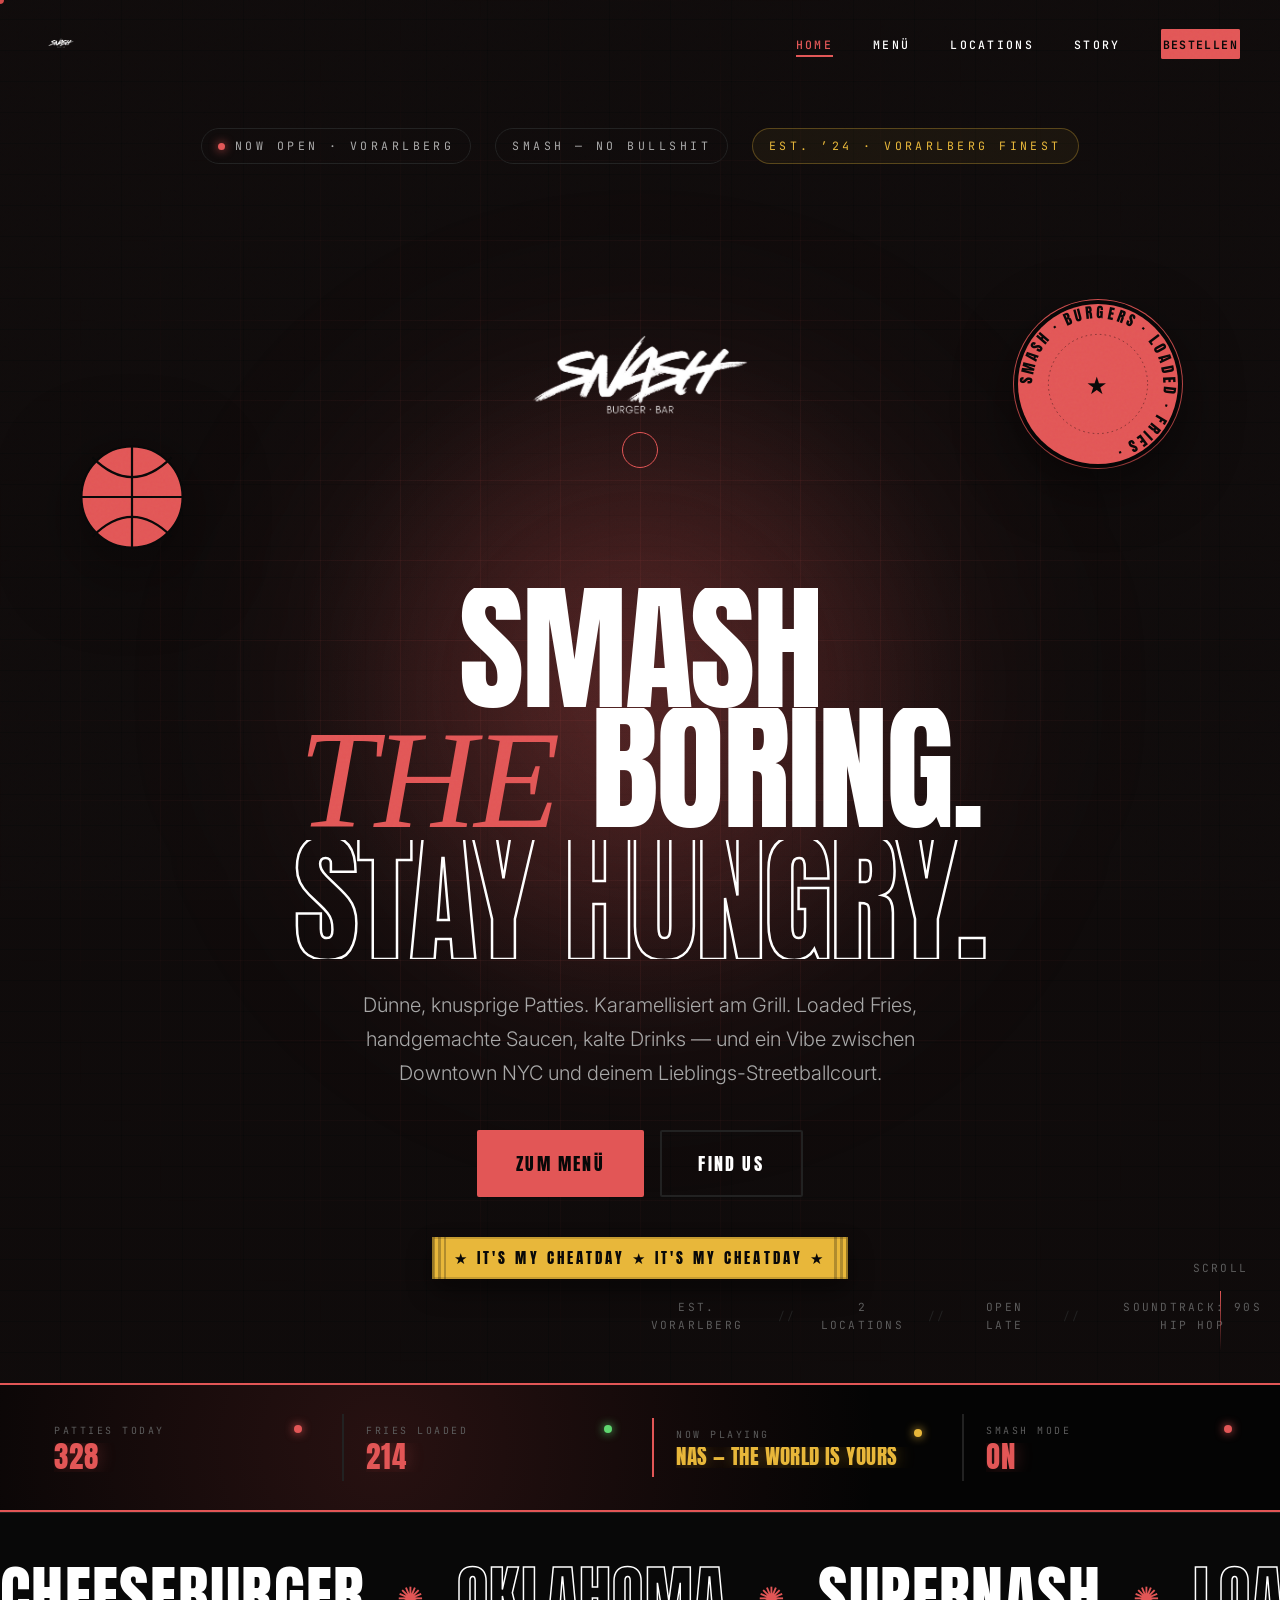
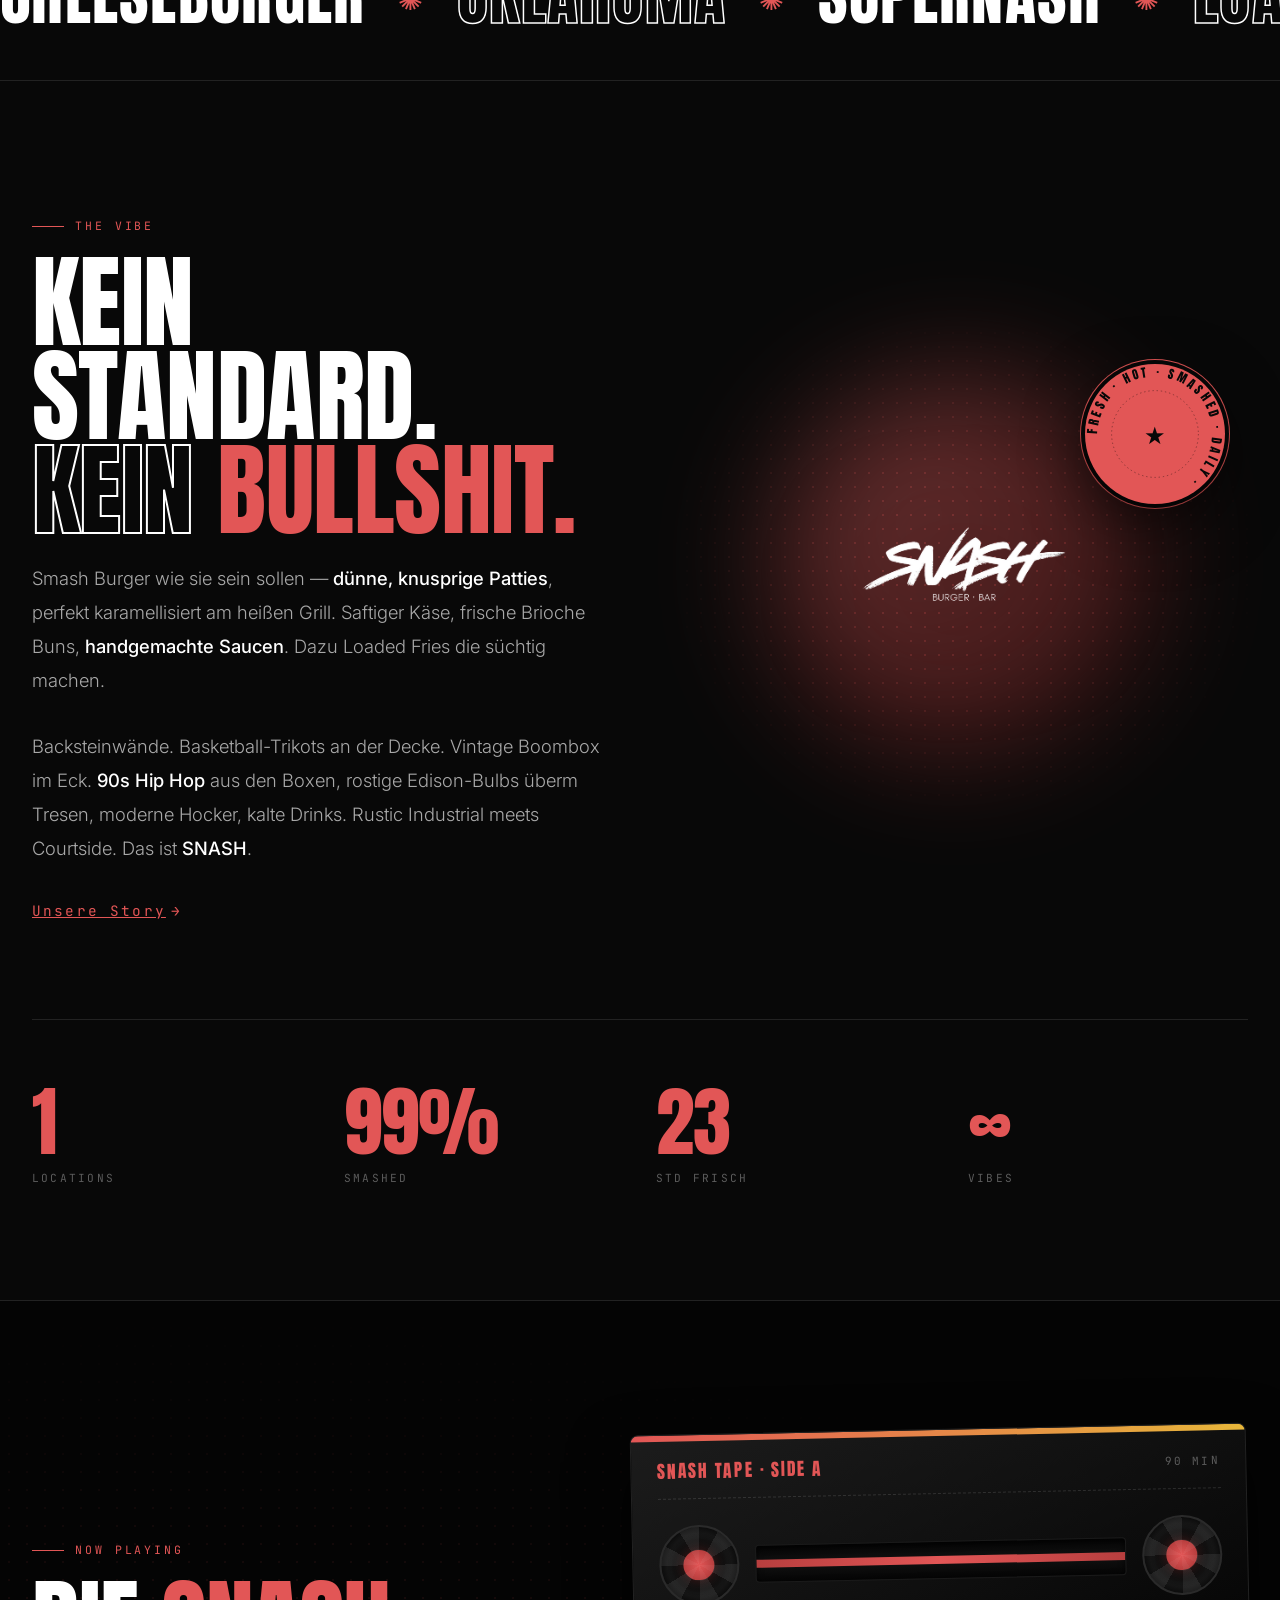
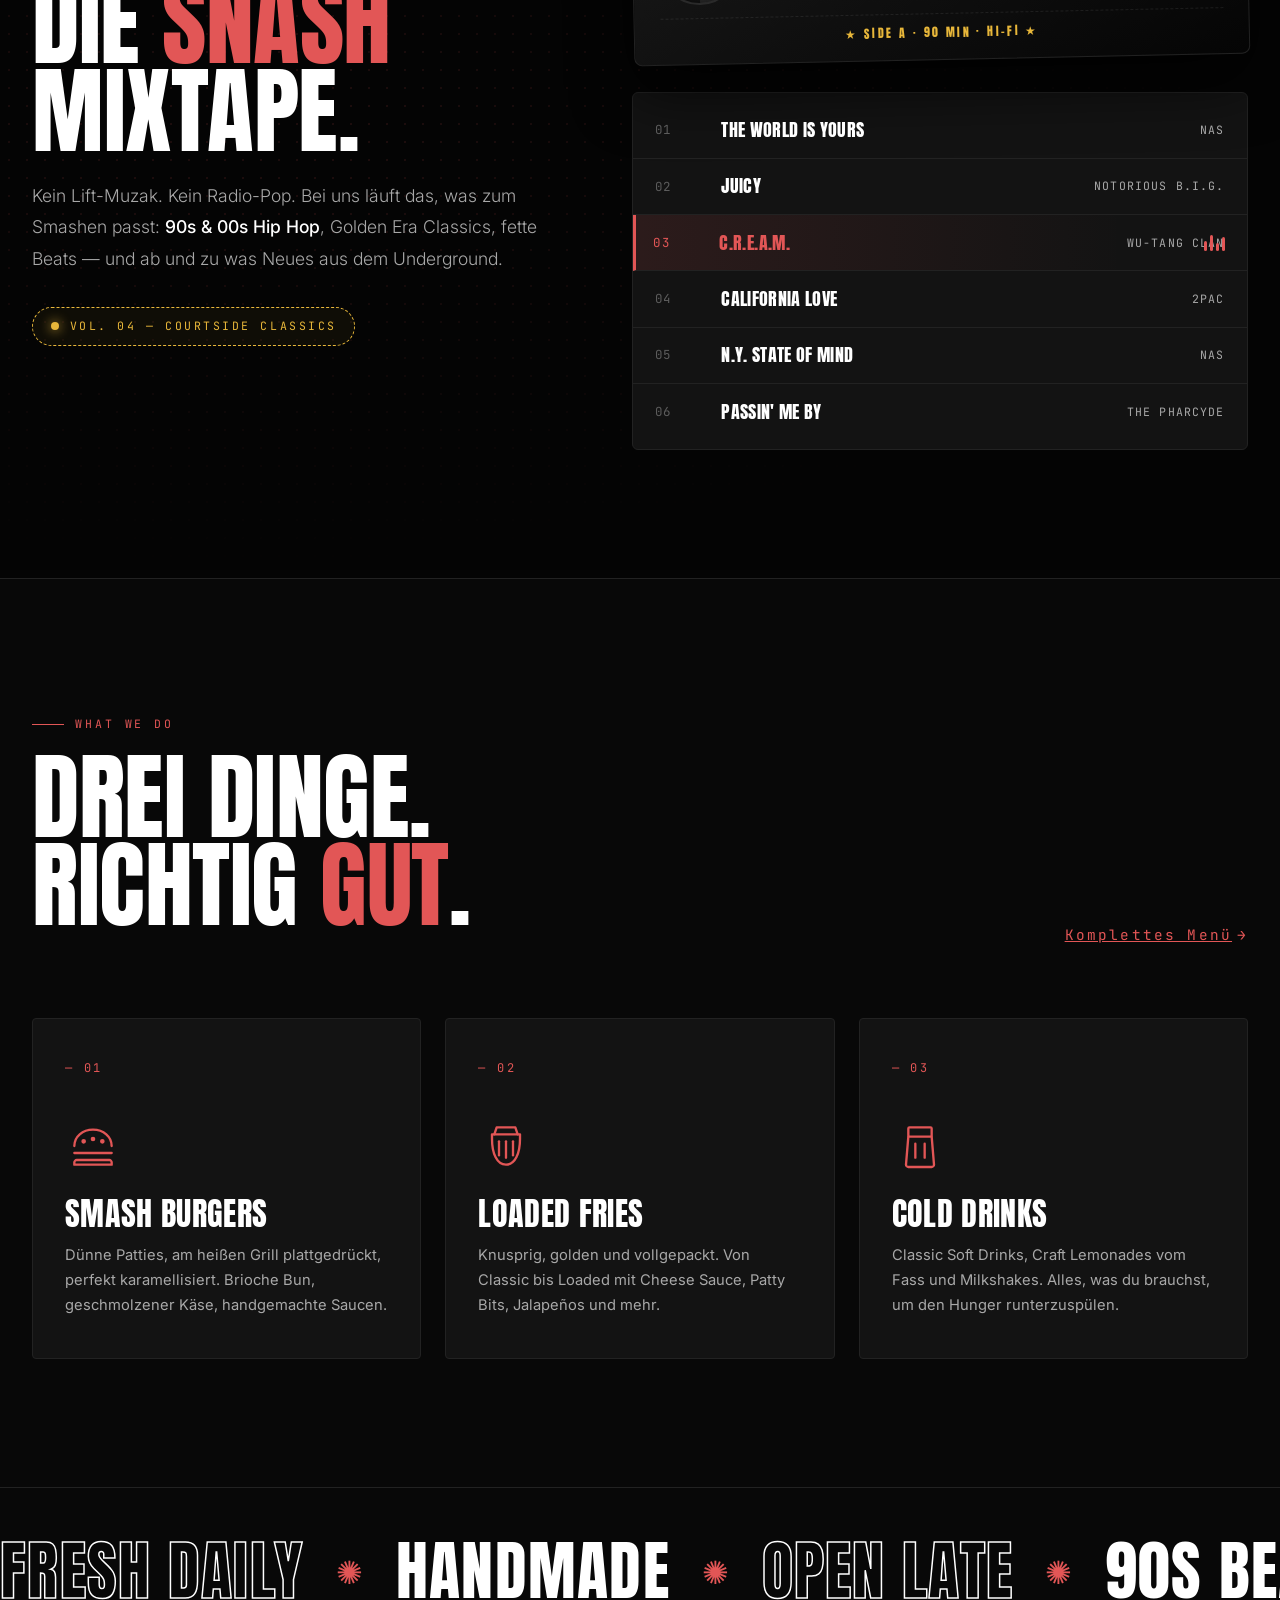
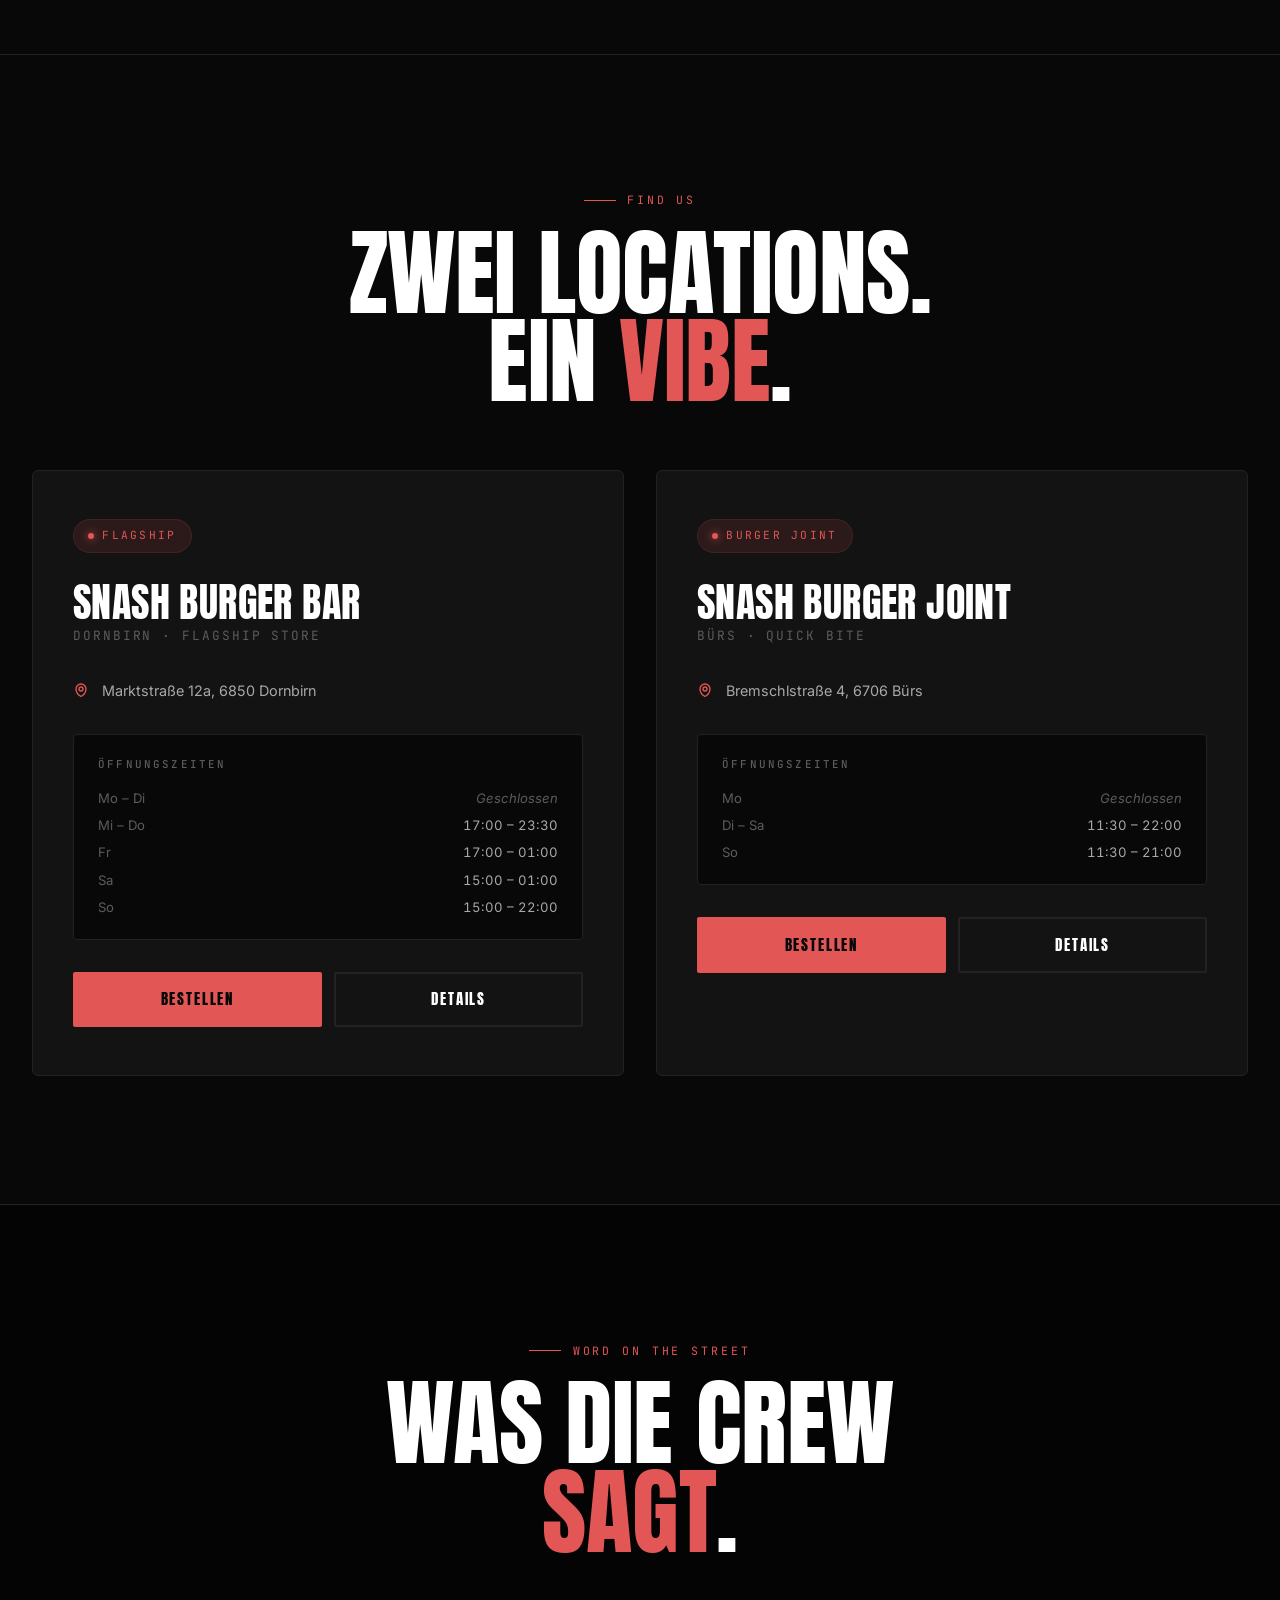
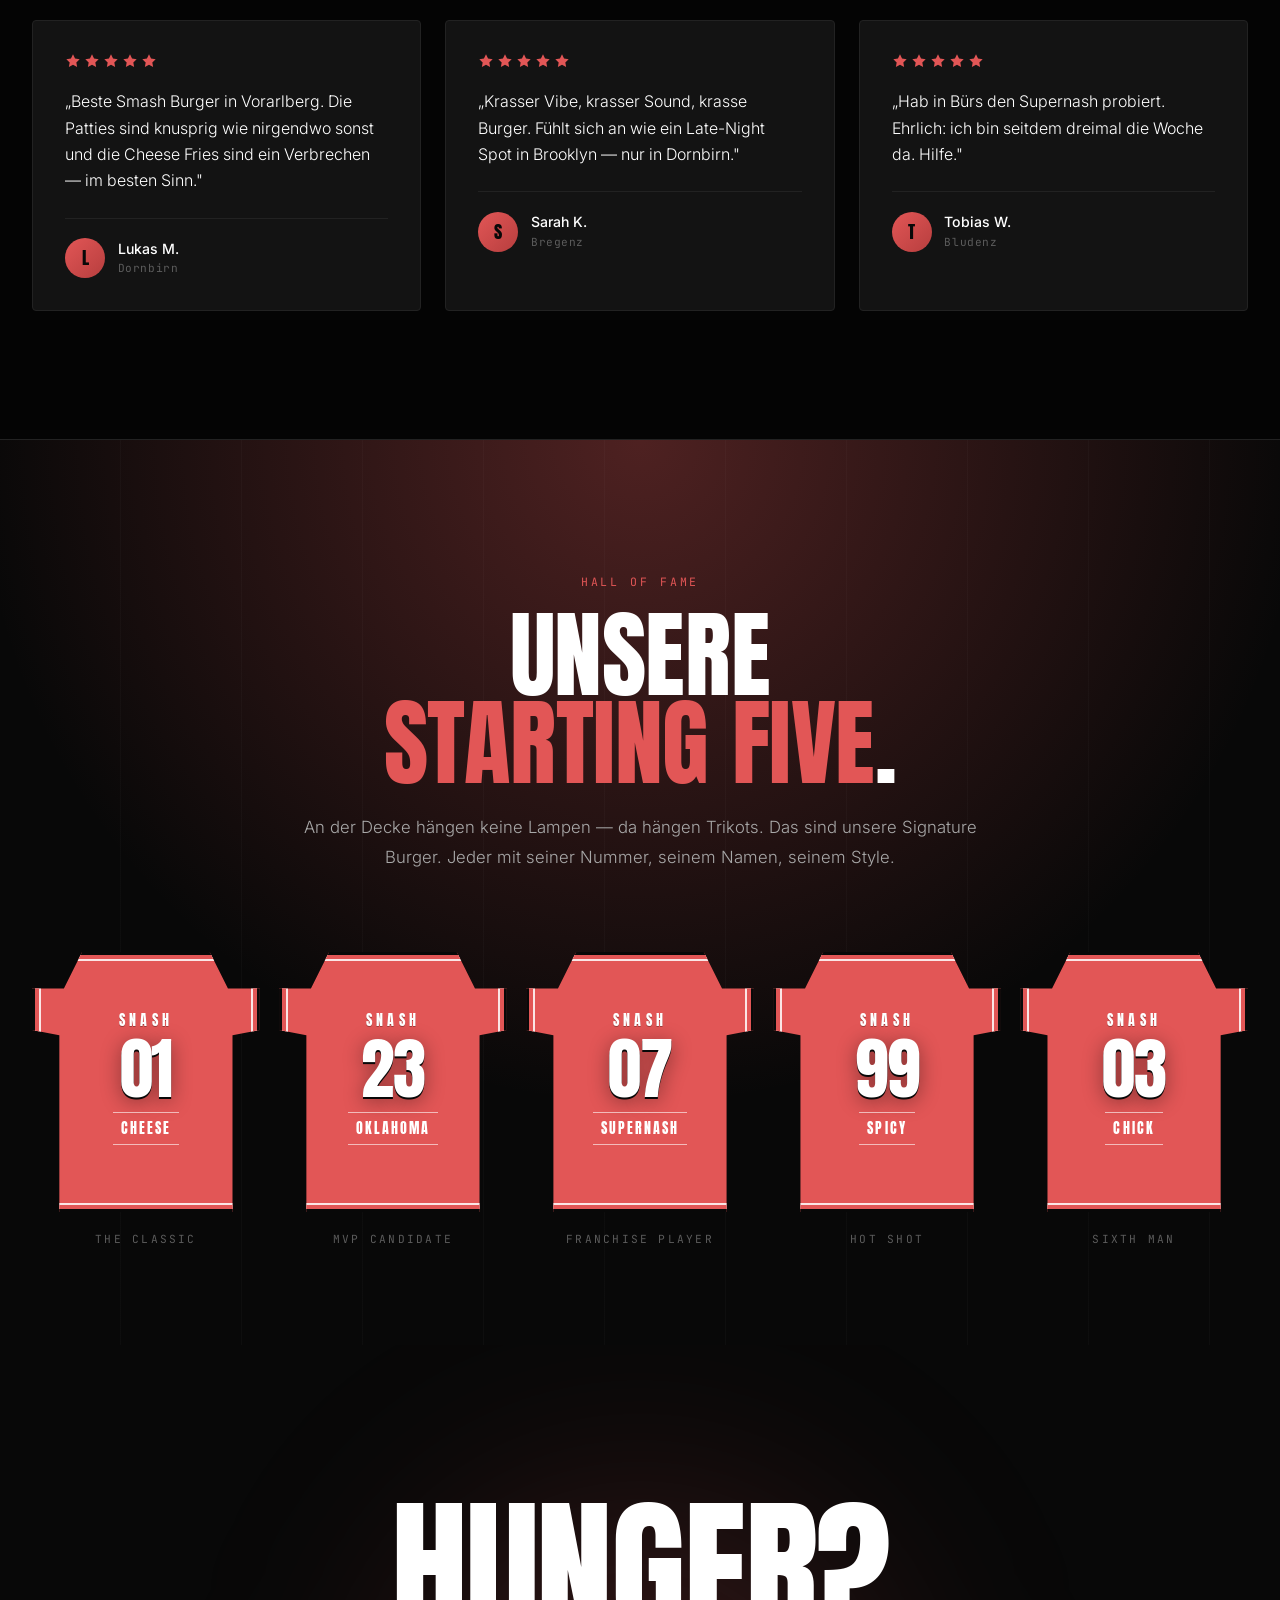
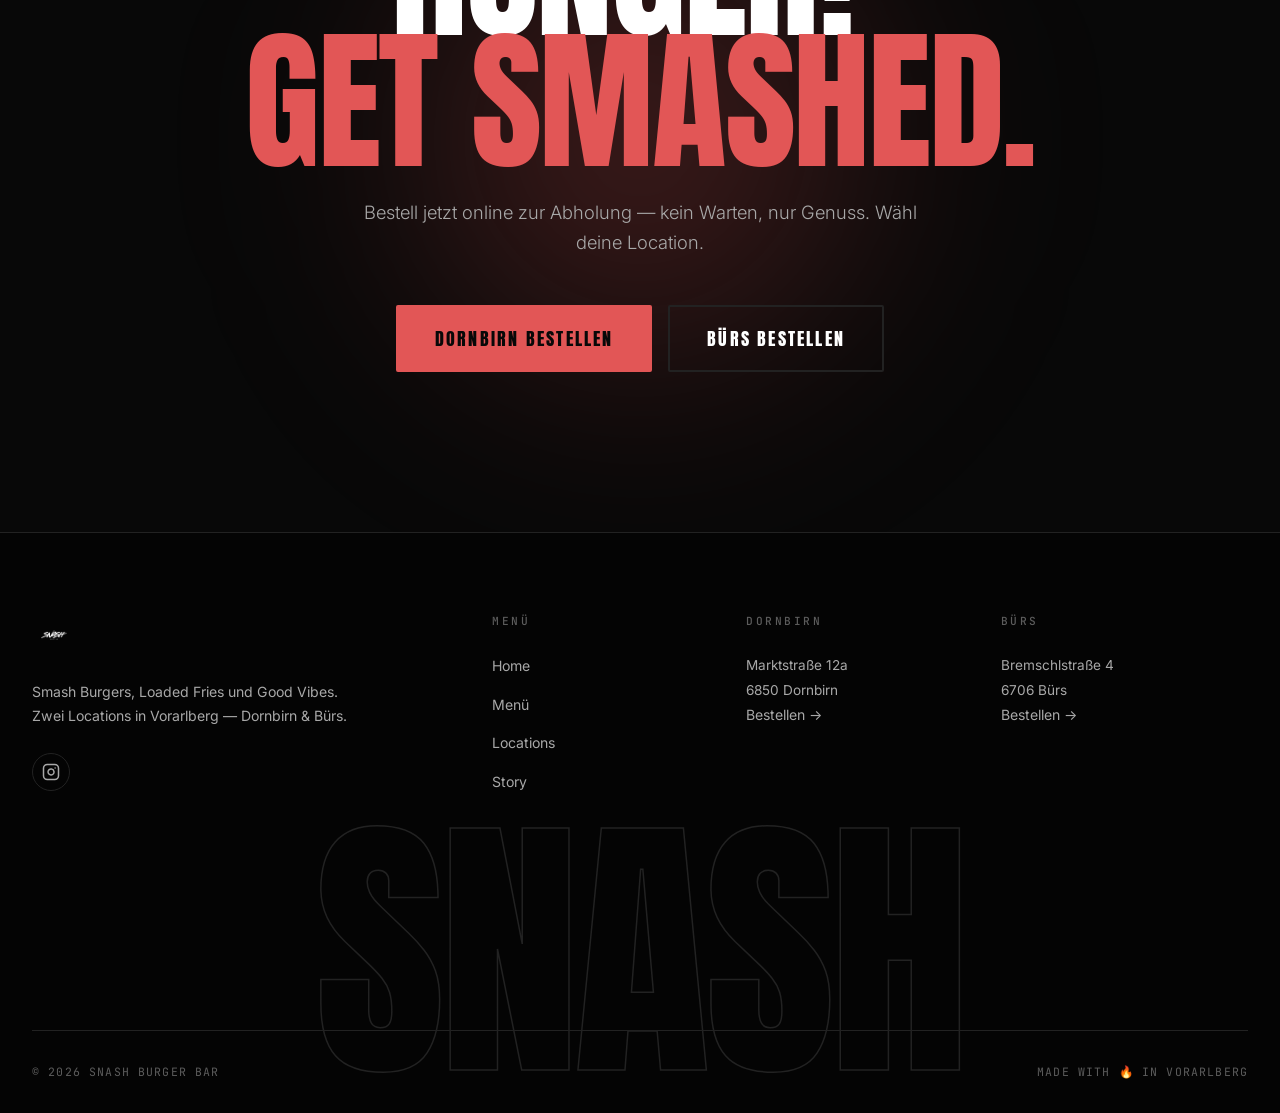
==== commit 911bdc4e: "Update logo, fix hero sticker layout, real burger names - Swap snash.jpg → transparent snash-nobg.pn" ====
--- a/index.html
+++ b/index.html
@@ -6,7 +6,7 @@
     <title>SNASH Burger Bar | Smash Burgers & Loaded Fries · Dornbirn & Bürs</title>
     <meta name="description" content="SNASH Burger Bar — Smash Burgers, Loaded Fries und coole Vibes. Zwei Locations in Vorarlberg: Dornbirn & Bürs. Online bestellen zur Abholung.">
     <meta name="theme-color" content="#080808">
-    <link rel="icon" type="image/jpeg" href="snash.jpg">
+    <link rel="icon" type="image/png" href="snash-nobg.png">
     <link rel="preconnect" href="https://fonts.googleapis.com">
     <link rel="preconnect" href="https://fonts.gstatic.com" crossorigin>
     <link href="https://fonts.googleapis.com/css2?family=Anton&family=Inter:wght@300;400;500;600;700&family=JetBrains+Mono:wght@400;500&display=swap" rel="stylesheet">
@@ -25,7 +25,7 @@
     <!-- ========== NAVIGATION ========== -->
     <nav class="site-nav" id="navbar">
         <a href="index.html" class="nav-logo">
-            <img src="snash.jpg" alt="SNASH Burger Bar">
+            <img src="snash-nobg.png" alt="SNASH Burger Bar">
         </a>
         <button class="menu-toggle" id="menuToggle" aria-label="Menü öffnen">
             <span></span><span></span><span></span>
@@ -52,7 +52,7 @@
                 <span class="hero-tag tag-mustard">Est. ’24 · Vorarlberg Finest</span>
             </div>
 
-            <img src="snash.jpg" alt="SNASH Logo" class="hero-logo">
+            <img src="snash-nobg.png" alt="SNASH Logo" class="hero-logo">
 
             <h1 class="hero-title">
                 <span class="line"><span>Smash</span></span>
@@ -72,7 +72,7 @@
 
             <!-- Tape strip accent -->
             <div class="tape-strip" aria-hidden="true">
-                <span>★ SMASH GANG ★ SMASH GANG ★ SMASH GANG ★</span>
+                <span>★ IT'S MY CHEATDAY ★ IT'S MY CHEATDAY ★</span>
             </div>
         </div>
 
@@ -80,17 +80,14 @@
         <div class="sticker-badge hero-sticker">
             <svg viewBox="0 0 200 200" aria-hidden="true">
                 <defs>
-                    <path id="heroCircle" d="M 100, 100 m -72, 0 a 72,72 0 1,1 144,0 a 72,72 0 1,1 -144,0"></path>
+                    <path id="heroCircle" d="M 100, 100 m -82, 0 a 82,82 0 1,1 164,0 a 82,82 0 1,1 -164,0"></path>
                 </defs>
-                <text fill="#080808" font-family="Anton, sans-serif" font-size="23" letter-spacing="2">
+                <circle cx="100" cy="100" r="62" fill="none" stroke="#080808" stroke-width="1.2" stroke-dasharray="2 4" opacity="0.45"></circle>
+                <text fill="#080808" font-family="Anton, sans-serif" font-size="18" letter-spacing="4">
                     <textPath href="#heroCircle" startOffset="0">SMASH · BURGERS · LOADED · FRIES · </textPath>
                 </text>
             </svg>
-            <div class="sticker-center">
-                <svg width="34" height="34" viewBox="0 0 24 24" fill="none" stroke="currentColor" stroke-width="2.5">
-                    <path stroke-linecap="round" stroke-linejoin="round" d="M13 10V3L4 14h7v7l9-11h-7z"></path>
-                </svg>
-            </div>
+            <div class="sticker-center">★</div>
         </div>
 
         <!-- Basketball sticker -->
@@ -146,22 +143,22 @@
     <div class="marquee">
         <div class="marquee-track">
             <div>
-                <span>Smash Burgers</span><span class="star">✺</span>
+                <span>Cheeseburger</span><span class="star">✺</span>
+                <span class="outline">Oklahoma</span><span class="star">✺</span>
+                <span>Supernash</span><span class="star">✺</span>
                 <span class="outline">Loaded Fries</span><span class="star">✺</span>
-                <span>Hip Hop</span><span class="star">✺</span>
-                <span class="outline">Courtside Vibes</span><span class="star">✺</span>
                 <span>Dornbirn</span><span class="star">✺</span>
                 <span class="outline">Bürs</span><span class="star">✺</span>
-                <span>Smash Gang</span><span class="star">✺</span>
+                <span>It's My Cheatday</span><span class="star">✺</span>
             </div>
             <div aria-hidden="true">
-                <span>Smash Burgers</span><span class="star">✺</span>
+                <span>Cheeseburger</span><span class="star">✺</span>
+                <span class="outline">Oklahoma</span><span class="star">✺</span>
+                <span>Supernash</span><span class="star">✺</span>
                 <span class="outline">Loaded Fries</span><span class="star">✺</span>
-                <span>Hip Hop</span><span class="star">✺</span>
-                <span class="outline">Courtside Vibes</span><span class="star">✺</span>
                 <span>Dornbirn</span><span class="star">✺</span>
                 <span class="outline">Bürs</span><span class="star">✺</span>
-                <span>Smash Gang</span><span class="star">✺</span>
+                <span>It's My Cheatday</span><span class="star">✺</span>
             </div>
         </div>
     </div>
@@ -188,17 +185,18 @@
             <div class="vibe-visual reveal delay-1">
                 <div class="halftone"></div>
                 <div class="circle"></div>
-                <img src="snash.jpg" alt="SNASH" class="logo-mark">
+                <img src="snash-nobg.png" alt="SNASH" class="logo-mark">
                 <div class="sticker-badge vibe-sticker">
                     <svg viewBox="0 0 200 200" aria-hidden="true">
                         <defs>
-                            <path id="vibeCircle" d="M 100, 100 m -64, 0 a 64,64 0 1,1 128,0 a 64,64 0 1,1 -128,0"></path>
+                            <path id="vibeCircle" d="M 100, 100 m -82, 0 a 82,82 0 1,1 164,0 a 82,82 0 1,1 -164,0"></path>
                         </defs>
-                        <text fill="#080808" font-family="Anton, sans-serif" font-size="20" letter-spacing="2">
+                        <circle cx="100" cy="100" r="62" fill="none" stroke="#080808" stroke-width="1.2" stroke-dasharray="2 4" opacity="0.45"></circle>
+                        <text fill="#080808" font-family="Anton, sans-serif" font-size="17" letter-spacing="4">
                             <textPath href="#vibeCircle" startOffset="0">FRESH · HOT · SMASHED · DAILY · </textPath>
                         </text>
                     </svg>
-                    <div class="sticker-center" style="font-size:1.3rem;">★</div>
+                    <div class="sticker-center">★</div>
                 </div>
             </div>
         </div>
@@ -253,7 +251,7 @@
                         <div class="reel"><span></span></div>
                     </div>
                     <div class="cassette-bottom">
-                        <span>★ SMASH GANG ★ SMASH GANG ★</span>
+                        <span>★ SIDE A · 90 MIN · HI-FI ★</span>
                     </div>
                 </div>
 
@@ -502,7 +500,7 @@
                     <svg viewBox="0 0 24 24" fill="currentColor"><path d="M12 2l3.09 6.26L22 9.27l-5 4.87 1.18 6.88L12 17.77l-6.18 3.25L7 14.14 2 9.27l6.91-1.01L12 2z"/></svg>
                     <svg viewBox="0 0 24 24" fill="currentColor"><path d="M12 2l3.09 6.26L22 9.27l-5 4.87 1.18 6.88L12 17.77l-6.18 3.25L7 14.14 2 9.27l6.91-1.01L12 2z"/></svg>
                 </div>
-                <p class="review-text">„Hab in Bürs den Double Smash probiert. Ehrlich: ich bin seitdem dreimal die Woche da. Hilfe."</p>
+                <p class="review-text">„Hab in Bürs den Supernash probiert. Ehrlich: ich bin seitdem dreimal die Woche da. Hilfe."</p>
                 <div class="review-author">
                     <div class="review-avatar">T</div>
                     <div>
@@ -530,7 +528,7 @@
                 <div class="jersey-shirt">
                     <span class="jersey-team">SNASH</span>
                     <span class="jersey-number">01</span>
-                    <span class="jersey-name">OG SMASH</span>
+                    <span class="jersey-name">CHEESE</span>
                 </div>
                 <p class="jersey-role">The Classic</p>
             </div>
@@ -538,17 +536,17 @@
                 <div class="jersey-shirt">
                     <span class="jersey-team">SNASH</span>
                     <span class="jersey-number">23</span>
-                    <span class="jersey-name">BACON BOSS</span>
+                    <span class="jersey-name">OKLAHOMA</span>
                 </div>
                 <p class="jersey-role">MVP Candidate</p>
             </div>
             <div class="jersey reveal delay-2">
                 <div class="jersey-shirt">
                     <span class="jersey-team">SNASH</span>
-                    <span class="jersey-number">03</span>
-                    <span class="jersey-name">CHEESER</span>
-                </div>
-                <p class="jersey-role">The Triple</p>
+                    <span class="jersey-number">07</span>
+                    <span class="jersey-name">SUPERNASH</span>
+                </div>
+                <p class="jersey-role">Franchise Player</p>
             </div>
             <div class="jersey reveal delay-3">
                 <div class="jersey-shirt">
@@ -561,10 +559,10 @@
             <div class="jersey reveal delay-4">
                 <div class="jersey-shirt">
                     <span class="jersey-team">SNASH</span>
-                    <span class="jersey-number">07</span>
+                    <span class="jersey-number">03</span>
                     <span class="jersey-name">CHICK</span>
                 </div>
-                <p class="jersey-role">The Sixth Man</p>
+                <p class="jersey-role">Sixth Man</p>
             </div>
         </div>
     </section>
@@ -594,7 +592,7 @@
     <footer class="site-footer">
         <div class="footer-content">
             <div class="footer-col footer-brand">
-                <img src="snash.jpg" alt="SNASH Burger Bar">
+                <img src="snash-nobg.png" alt="SNASH Burger Bar">
                 <p>Smash Burgers, Loaded Fries und Good Vibes. Zwei Locations in Vorarlberg &mdash; Dornbirn & Bürs.</p>
                 <div class="footer-socials">
                     <a href="https://www.instagram.com/snash.dornbirn/" target="_blank" rel="noopener" aria-label="Instagram Dornbirn">
--- a/styles.css
+++ b/styles.css
@@ -489,8 +489,10 @@
     display: flex;
     align-items: center;
     justify-content: center;
-    font-size: 1.6rem;
+    font-size: 1.5rem;
     font-weight: 400;
+    /* counter-spin so the center mark stays upright */
+    animation: spin 18s linear infinite reverse;
 }
 
 @keyframes spin {
@@ -572,6 +574,63 @@
 
 .breadcrumb a:hover { color: var(--orange); }
 .breadcrumb .sep { color: var(--gray-border); }
+
+/* ===================== CTA SECTION (shared) ===================== */
+.cta-section {
+    text-align: center;
+    padding: 10rem 2rem;
+    position: relative;
+    overflow: hidden;
+}
+
+.cta-section::before {
+    content: '';
+    position: absolute;
+    top: 50%;
+    left: 50%;
+    transform: translate(-50%, -50%);
+    width: 700px;
+    height: 700px;
+    background: radial-gradient(circle, var(--orange-glow) 0%, transparent 65%);
+    filter: blur(100px);
+    pointer-events: none;
+}
+
+.cta-title {
+    font-family: var(--font-display);
+    font-size: clamp(3.5rem, 12vw, 11rem);
+    line-height: 0.85;
+    margin-bottom: 2rem;
+    position: relative;
+    z-index: 1;
+    text-transform: uppercase;
+    font-weight: 400;
+    letter-spacing: -0.015em;
+}
+
+.cta-title .orange   { color: var(--orange); }
+.cta-title .outline  { -webkit-text-stroke: 2.5px var(--white); color: transparent; }
+
+.cta-subtitle {
+    font-size: 1.15rem;
+    color: var(--gray-text);
+    margin-bottom: 3rem;
+    font-weight: 300;
+    position: relative;
+    z-index: 1;
+    max-width: 600px;
+    margin-left: auto;
+    margin-right: auto;
+}
+
+.cta-buttons {
+    display: flex;
+    gap: 1rem;
+    justify-content: center;
+    flex-wrap: wrap;
+    position: relative;
+    z-index: 1;
+}
 
 /* ===================== FOOTER ===================== */
 footer.site-footer {
--- a/home.css
+++ b/home.css
@@ -1317,63 +1317,6 @@
     text-transform: uppercase;
 }
 
-/* ===================== CTA ===================== */
-.cta-section {
-    text-align: center;
-    padding: 10rem 2rem;
-    position: relative;
-    overflow: hidden;
-}
-
-.cta-section::before {
-    content: '';
-    position: absolute;
-    top: 50%;
-    left: 50%;
-    transform: translate(-50%, -50%);
-    width: 700px;
-    height: 700px;
-    background: radial-gradient(circle, var(--orange-glow) 0%, transparent 65%);
-    filter: blur(100px);
-    pointer-events: none;
-}
-
-.cta-title {
-    font-family: var(--font-display);
-    font-size: clamp(3.5rem, 12vw, 11rem);
-    line-height: 0.85;
-    margin-bottom: 2rem;
-    position: relative;
-    z-index: 1;
-    text-transform: uppercase;
-    font-weight: 400;
-    letter-spacing: -0.015em;
-}
-
-.cta-title .orange { color: var(--orange); }
-.cta-title .outline { -webkit-text-stroke: 2.5px var(--white); color: transparent; }
-
-.cta-subtitle {
-    font-size: 1.15rem;
-    color: var(--gray-text);
-    margin-bottom: 3rem;
-    font-weight: 300;
-    position: relative;
-    z-index: 1;
-    max-width: 600px;
-    margin-left: auto;
-    margin-right: auto;
-}
-
-.cta-buttons {
-    display: flex;
-    gap: 1rem;
-    justify-content: center;
-    flex-wrap: wrap;
-    position: relative;
-    z-index: 1;
-}
-
 /* ===================== RESPONSIVE ===================== */
 @media (max-width: 1024px) {
     .vibe-wrap {
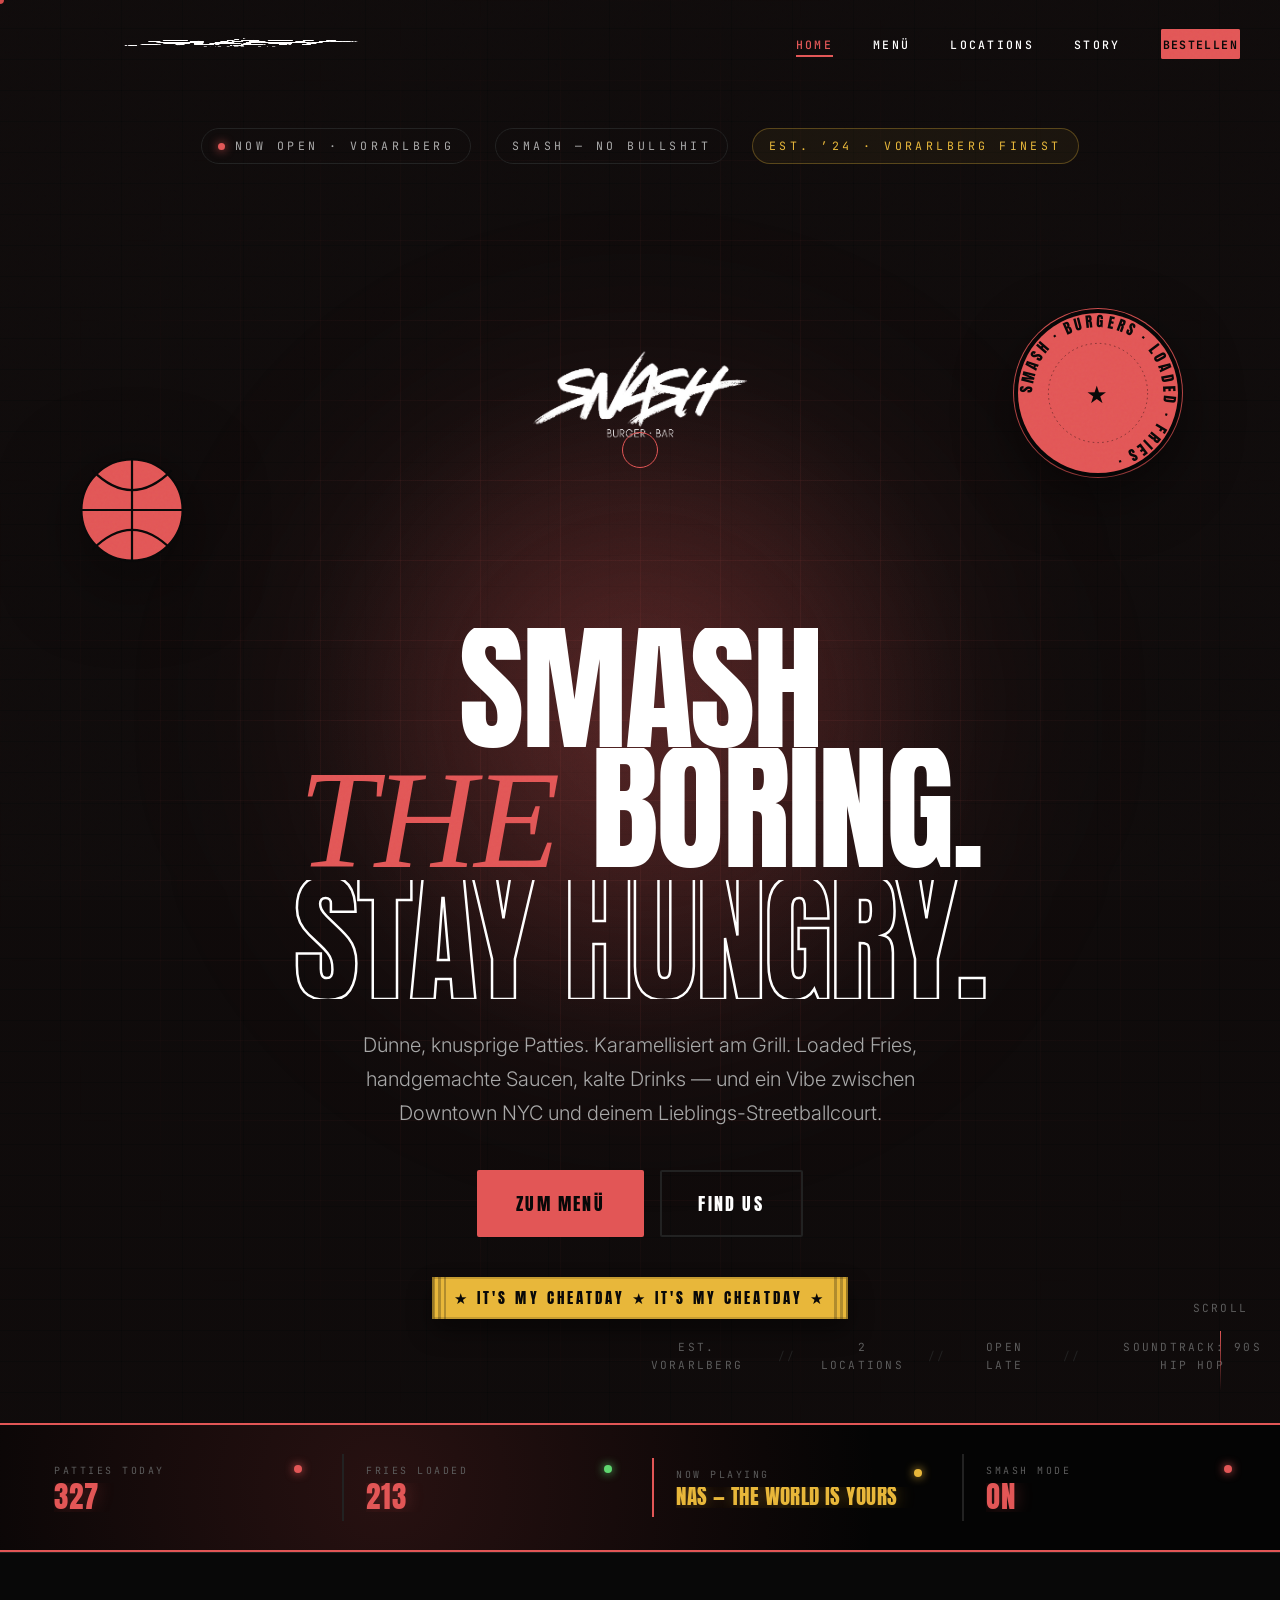
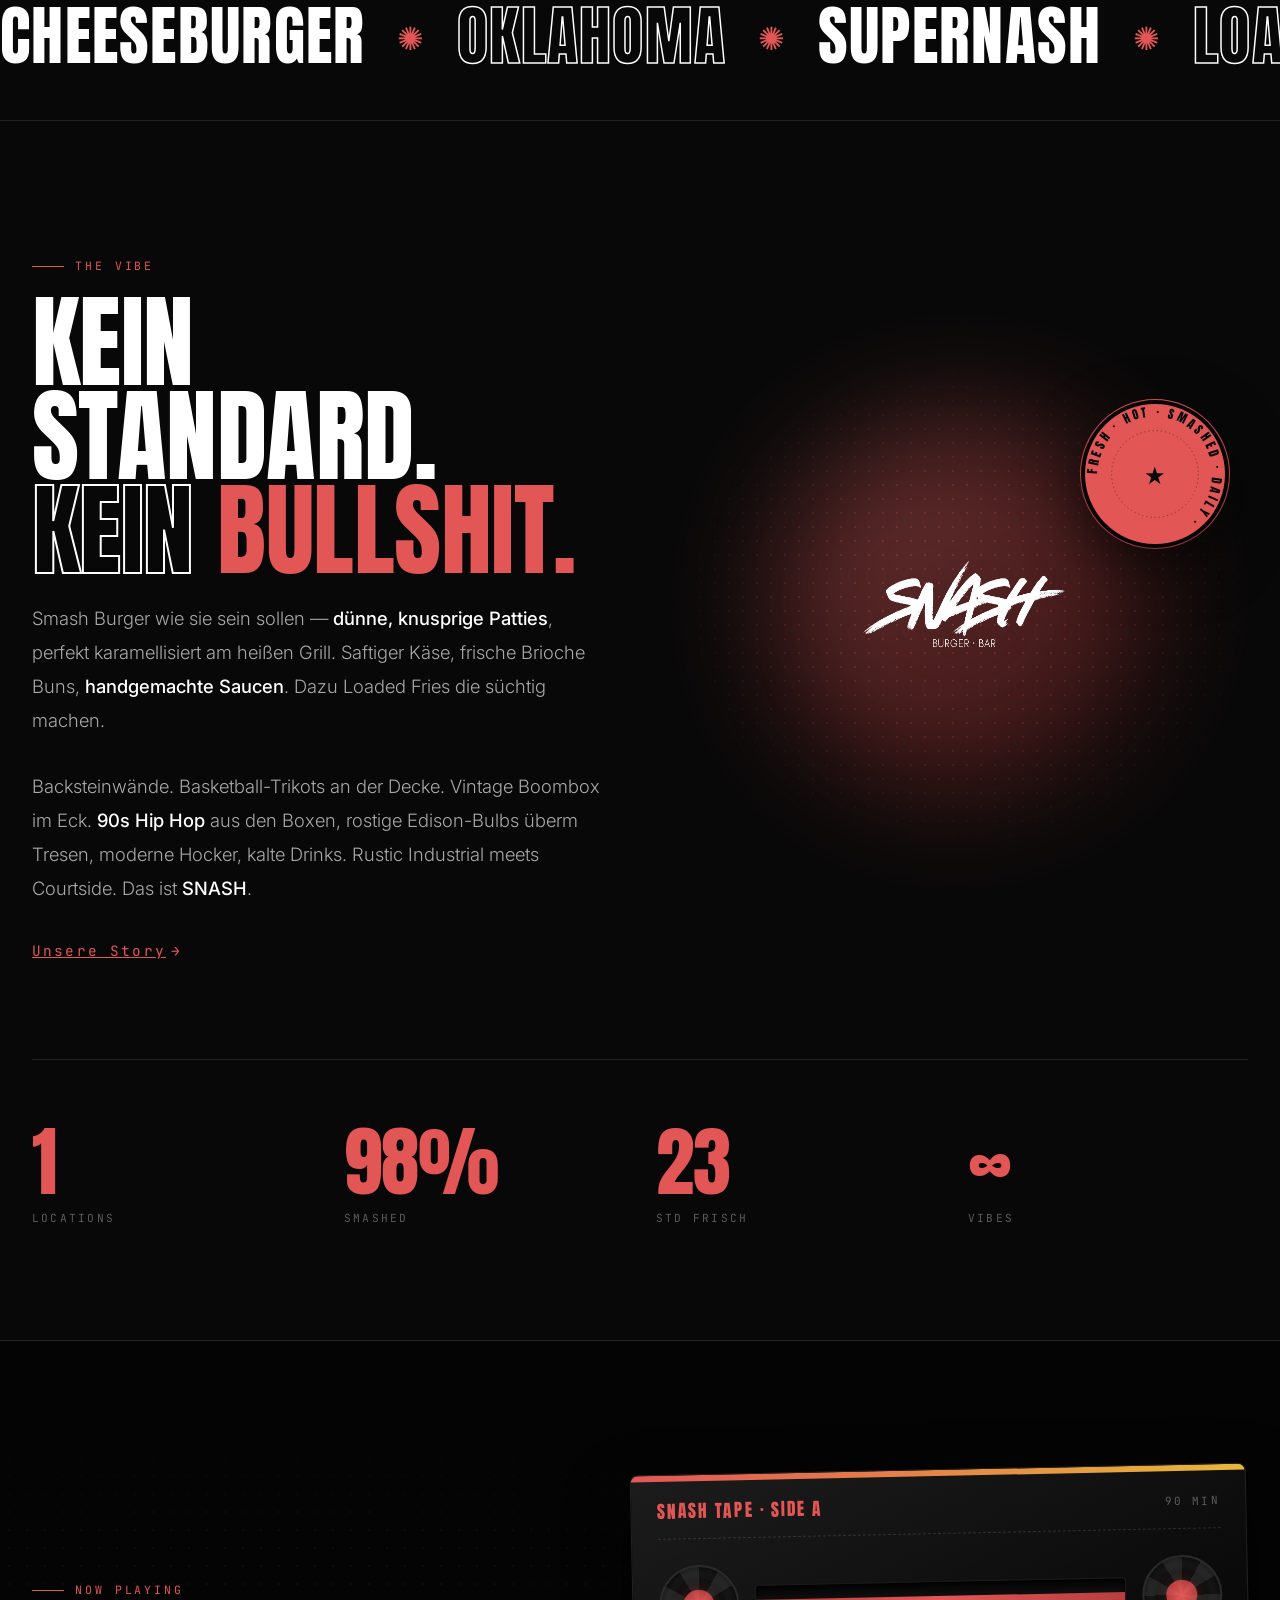
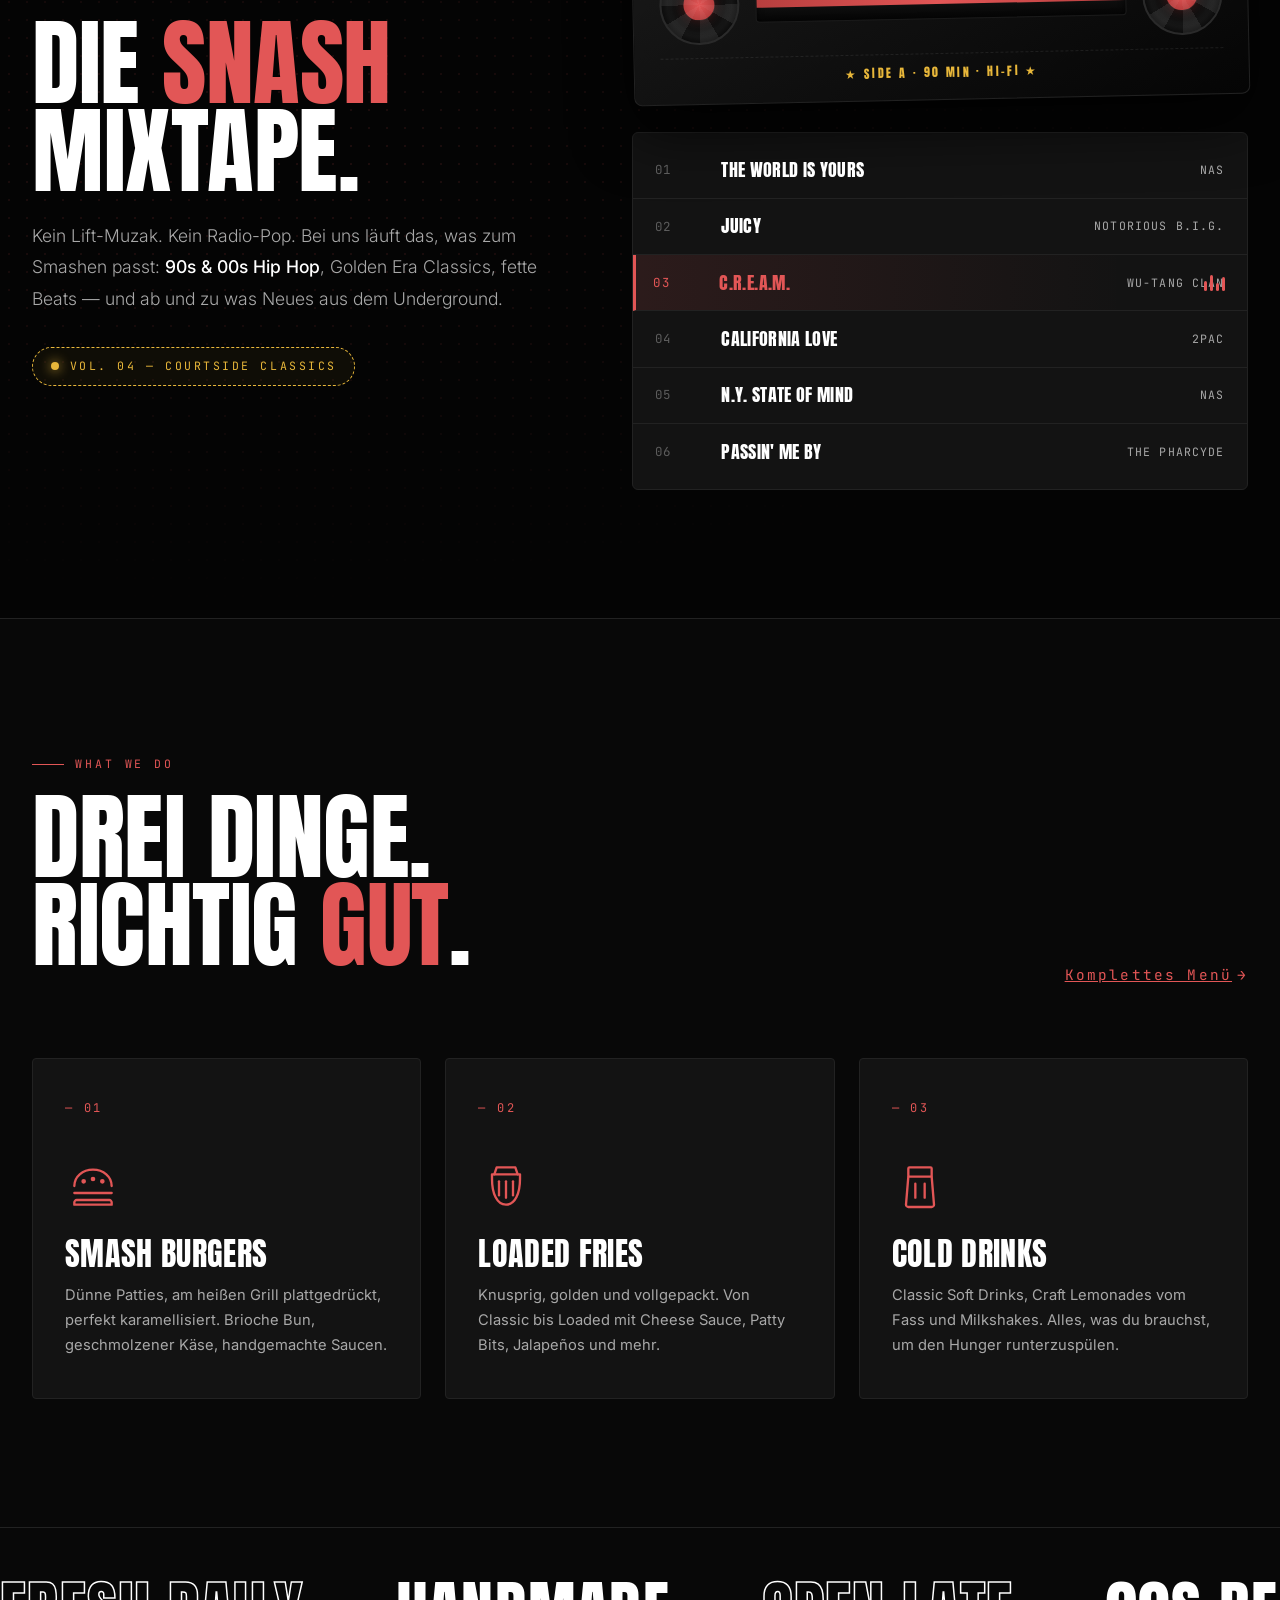
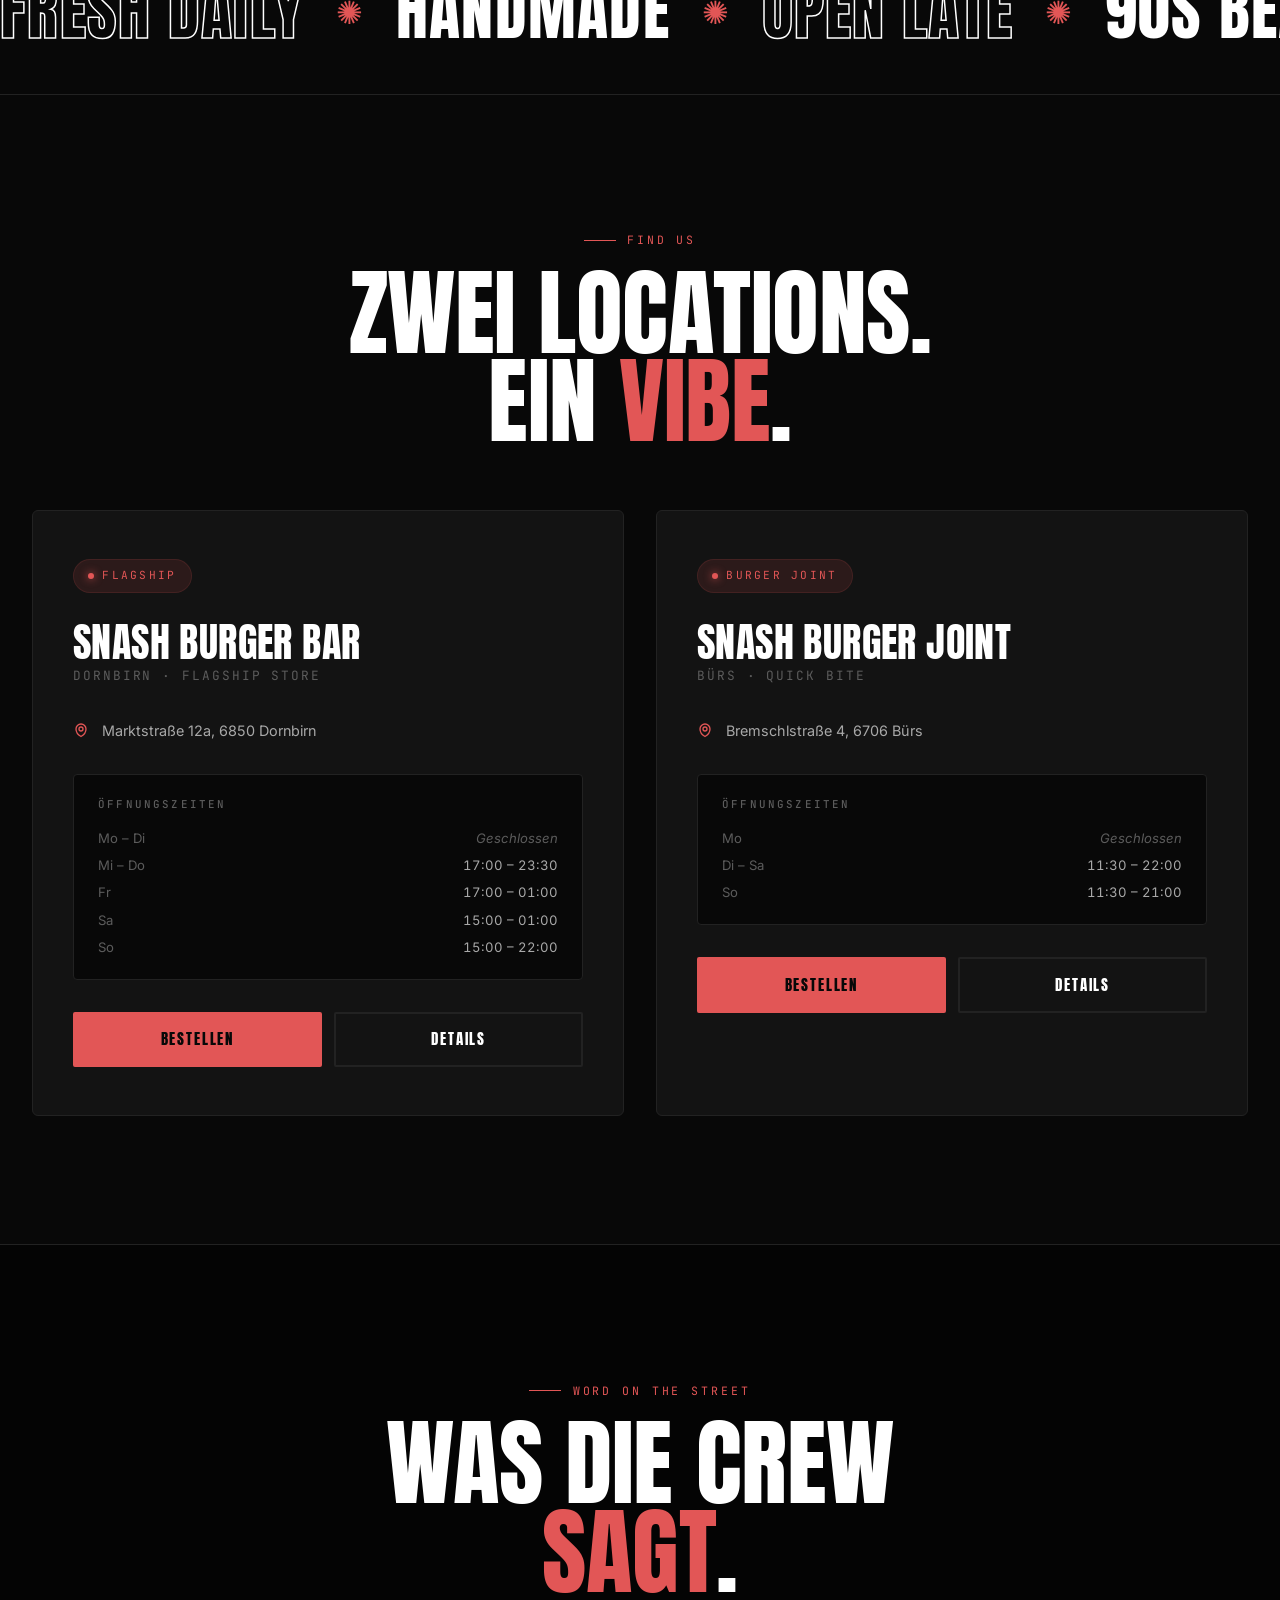
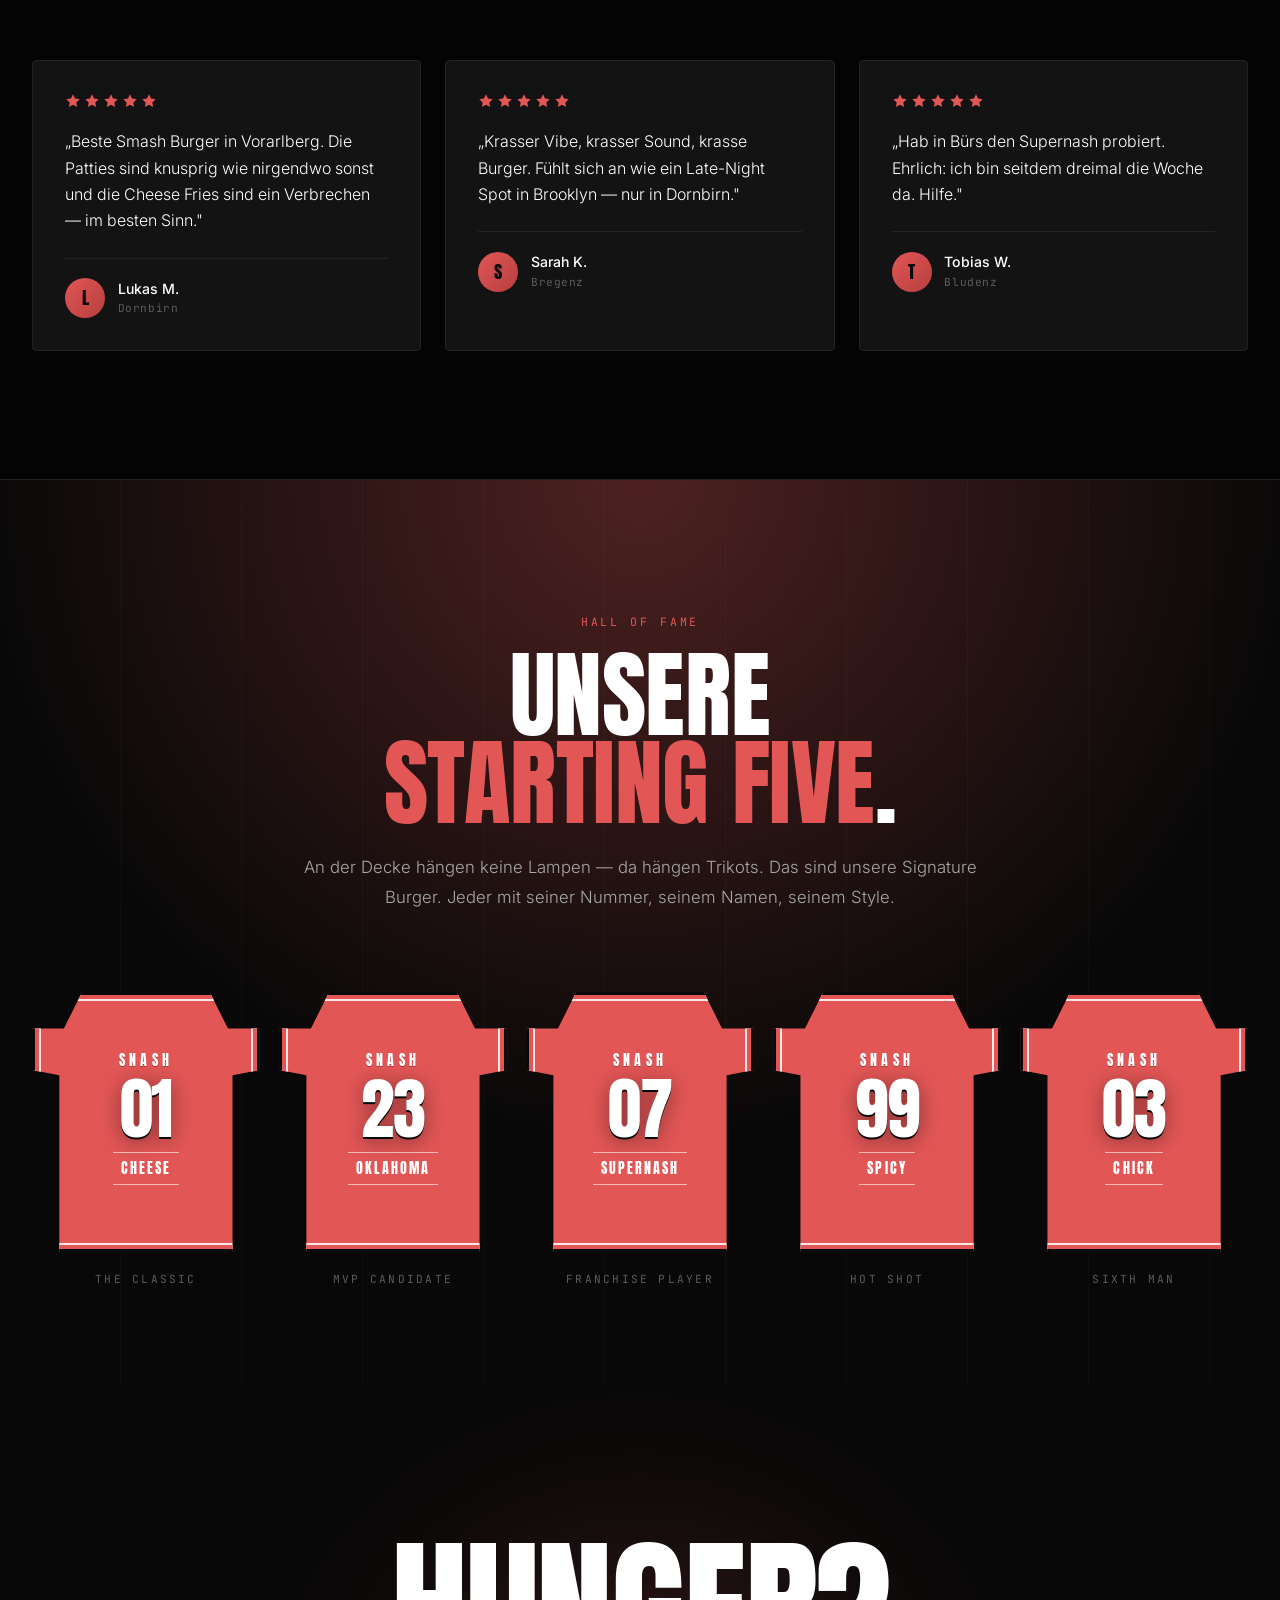
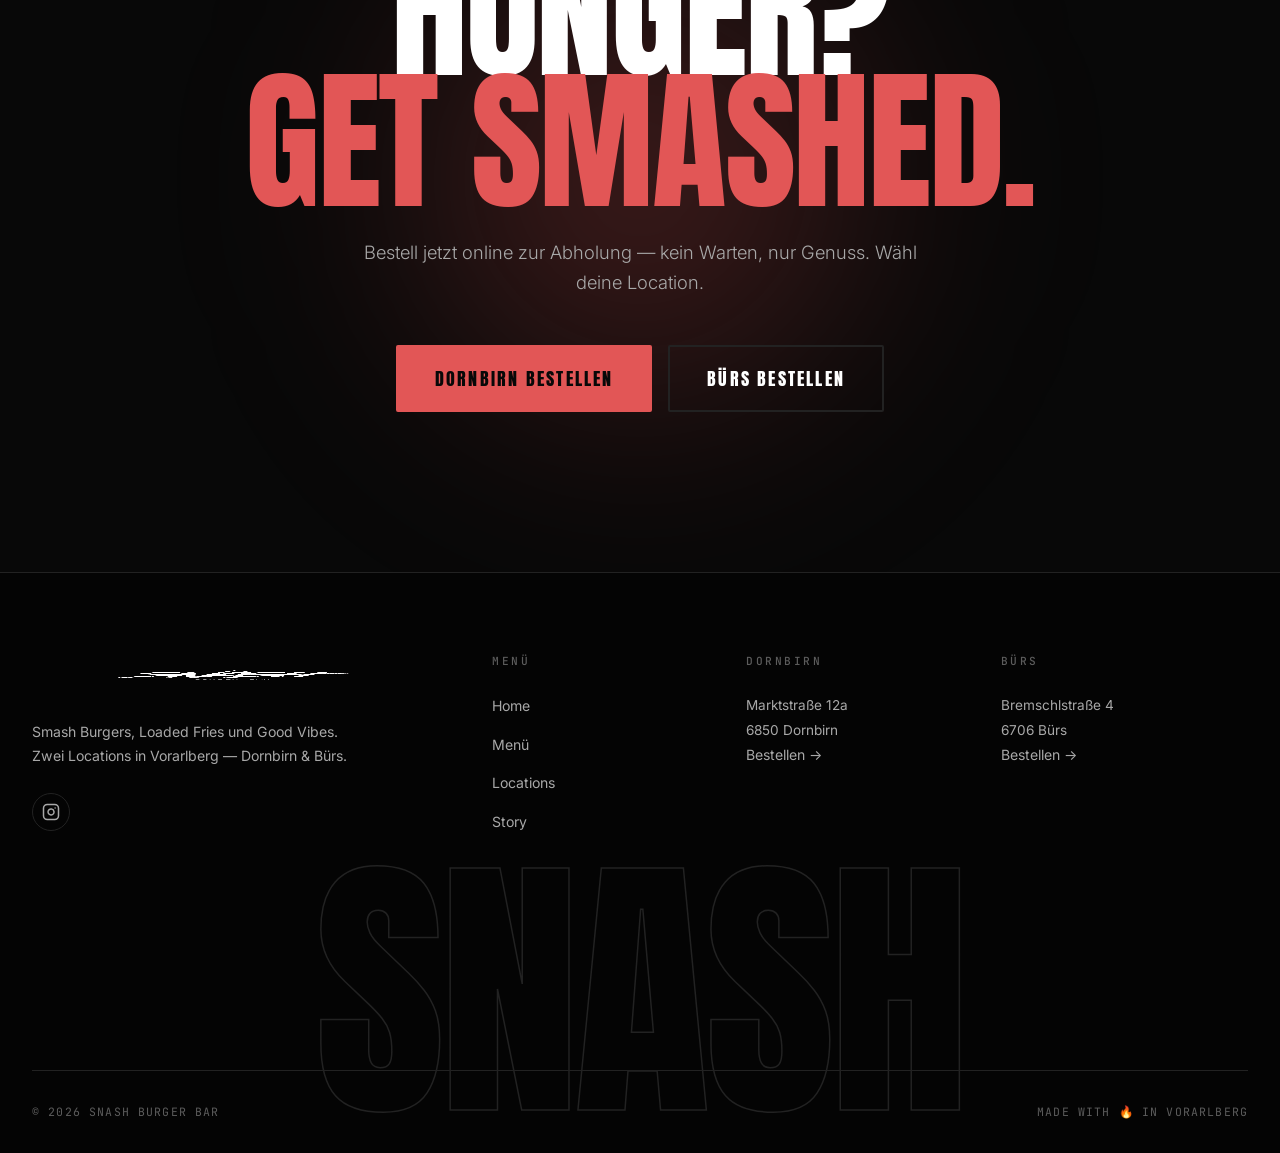
==== commit e5e08f57: "Polish: responsive breakpoints, a11y, SEO and perf wins - prefers-reduced-motion guards in shared st" ====
--- a/index.html
+++ b/index.html
@@ -7,11 +7,88 @@
     <meta name="description" content="SNASH Burger Bar — Smash Burgers, Loaded Fries und coole Vibes. Zwei Locations in Vorarlberg: Dornbirn & Bürs. Online bestellen zur Abholung.">
     <meta name="theme-color" content="#080808">
     <link rel="icon" type="image/png" href="snash-nobg.png">
+
+    <!-- Open Graph / Social -->
+    <meta property="og:type" content="restaurant.restaurant">
+    <meta property="og:site_name" content="SNASH Burger Bar">
+    <meta property="og:title" content="SNASH Burger Bar — Smash Burgers in Dornbirn & Bürs">
+    <meta property="og:description" content="Dünne, knusprige Smash Patties. Loaded Fries. 90s Hip Hop. Zwei Locations in Vorarlberg.">
+    <meta property="og:image" content="snash.jpg">
+    <meta property="og:locale" content="de_AT">
+    <meta name="twitter:card" content="summary_large_image">
+    <meta name="twitter:title" content="SNASH Burger Bar — Smash Burgers in Dornbirn & Bürs">
+    <meta name="twitter:description" content="Dünne, knusprige Smash Patties. Loaded Fries. 90s Hip Hop. Zwei Locations in Vorarlberg.">
+    <meta name="twitter:image" content="snash.jpg">
+
     <link rel="preconnect" href="https://fonts.googleapis.com">
     <link rel="preconnect" href="https://fonts.gstatic.com" crossorigin>
-    <link href="https://fonts.googleapis.com/css2?family=Anton&family=Inter:wght@300;400;500;600;700&family=JetBrains+Mono:wght@400;500&display=swap" rel="stylesheet">
+    <link href="https://fonts.googleapis.com/css2?family=Anton&family=Inter:wght@400;500;700&family=JetBrains+Mono:wght@400;500&display=swap" rel="stylesheet">
     <link rel="stylesheet" href="styles.css">
     <link rel="stylesheet" href="home.css">
+
+    <!-- Structured data: Restaurant (both locations) -->
+    <script type="application/ld+json">
+    {
+      "@context": "https://schema.org",
+      "@graph": [
+        {
+          "@type": "Restaurant",
+          "@id": "#snash-dornbirn",
+          "name": "SNASH Burger Bar",
+          "image": "snash.jpg",
+          "servesCuisine": ["American", "Burger"],
+          "priceRange": "$$",
+          "address": {
+            "@type": "PostalAddress",
+            "streetAddress": "Marktstraße 12a",
+            "postalCode": "6850",
+            "addressLocality": "Dornbirn",
+            "addressRegion": "Vorarlberg",
+            "addressCountry": "AT"
+          },
+          "geo": {
+            "@type": "GeoCoordinates",
+            "latitude": 47.4135,
+            "longitude": 9.7425
+          },
+          "hasMenu": "https://order.storekit.com/snash-burger-2/menu",
+          "sameAs": ["https://www.instagram.com/snash.dornbirn/"],
+          "openingHoursSpecification": [
+            { "@type": "OpeningHoursSpecification", "dayOfWeek": ["Wednesday", "Thursday"], "opens": "17:00", "closes": "23:30" },
+            { "@type": "OpeningHoursSpecification", "dayOfWeek": "Friday", "opens": "17:00", "closes": "01:00" },
+            { "@type": "OpeningHoursSpecification", "dayOfWeek": "Saturday", "opens": "15:00", "closes": "01:00" },
+            { "@type": "OpeningHoursSpecification", "dayOfWeek": "Sunday", "opens": "15:00", "closes": "22:00" }
+          ]
+        },
+        {
+          "@type": "Restaurant",
+          "@id": "#snash-buers",
+          "name": "SNASH Burger Joint",
+          "image": "snash.jpg",
+          "servesCuisine": ["American", "Burger"],
+          "priceRange": "$$",
+          "address": {
+            "@type": "PostalAddress",
+            "streetAddress": "Bremschlstraße 4",
+            "postalCode": "6706",
+            "addressLocality": "Bürs",
+            "addressRegion": "Vorarlberg",
+            "addressCountry": "AT"
+          },
+          "geo": {
+            "@type": "GeoCoordinates",
+            "latitude": 47.1475,
+            "longitude": 9.7700
+          },
+          "hasMenu": "https://leaf-order.eu/m/snashbuers/",
+          "openingHoursSpecification": [
+            { "@type": "OpeningHoursSpecification", "dayOfWeek": ["Tuesday", "Wednesday", "Thursday", "Friday", "Saturday"], "opens": "11:30", "closes": "22:00" },
+            { "@type": "OpeningHoursSpecification", "dayOfWeek": "Sunday", "opens": "11:30", "closes": "21:00" }
+          ]
+        }
+      ]
+    }
+    </script>
 </head>
 <body>
 
@@ -25,7 +102,7 @@
     <!-- ========== NAVIGATION ========== -->
     <nav class="site-nav" id="navbar">
         <a href="index.html" class="nav-logo">
-            <img src="snash-nobg.png" alt="SNASH Burger Bar">
+            <img src="snash-nobg.png" alt="SNASH Burger Bar" width="400" height="400">
         </a>
         <button class="menu-toggle" id="menuToggle" aria-label="Menü öffnen">
             <span></span><span></span><span></span>
@@ -52,7 +129,7 @@
                 <span class="hero-tag tag-mustard">Est. ’24 · Vorarlberg Finest</span>
             </div>
 
-            <img src="snash-nobg.png" alt="SNASH Logo" class="hero-logo">
+            <img src="snash-nobg.png" alt="SNASH Logo" class="hero-logo" width="400" height="400">
 
             <h1 class="hero-title">
                 <span class="line"><span>Smash</span></span>
@@ -185,7 +262,7 @@
             <div class="vibe-visual reveal delay-1">
                 <div class="halftone"></div>
                 <div class="circle"></div>
-                <img src="snash-nobg.png" alt="SNASH" class="logo-mark">
+                <img src="snash-nobg.png" alt="SNASH" class="logo-mark" width="400" height="400">
                 <div class="sticker-badge vibe-sticker">
                     <svg viewBox="0 0 200 200" aria-hidden="true">
                         <defs>
@@ -592,7 +669,7 @@
     <footer class="site-footer">
         <div class="footer-content">
             <div class="footer-col footer-brand">
-                <img src="snash-nobg.png" alt="SNASH Burger Bar">
+                <img src="snash-nobg.png" alt="SNASH Burger Bar" width="400" height="400">
                 <p>Smash Burgers, Loaded Fries und Good Vibes. Zwei Locations in Vorarlberg &mdash; Dornbirn & Bürs.</p>
                 <div class="footer-socials">
                     <a href="https://www.instagram.com/snash.dornbirn/" target="_blank" rel="noopener" aria-label="Instagram Dornbirn">
--- a/styles.css
+++ b/styles.css
@@ -456,6 +456,39 @@
 .reveal.delay-3 { transition-delay: 0.3s; }
 .reveal.delay-4 { transition-delay: 0.4s; }
 
+/* ===================== UTILITIES ===================== */
+.text-orange { color: var(--orange); }
+
+/* ===================== REDUCED MOTION ===================== */
+@media (prefers-reduced-motion: reduce) {
+    *,
+    *::before,
+    *::after {
+        animation-duration: 0.001ms !important;
+        animation-iteration-count: 1 !important;
+        transition-duration: 0.001ms !important;
+        scroll-behavior: auto !important;
+    }
+
+    .reveal {
+        opacity: 1 !important;
+        transform: none !important;
+    }
+
+    .marquee-track,
+    .sticker-badge,
+    .sticker-center,
+    .basketball,
+    .hero-glow,
+    .reel,
+    .cassette-tape,
+    .live-dot,
+    .score-dot,
+    .playing-bars span {
+        animation: none !important;
+    }
+}
+
 /* ===================== STICKER ===================== */
 .sticker-badge {
     position: absolute;
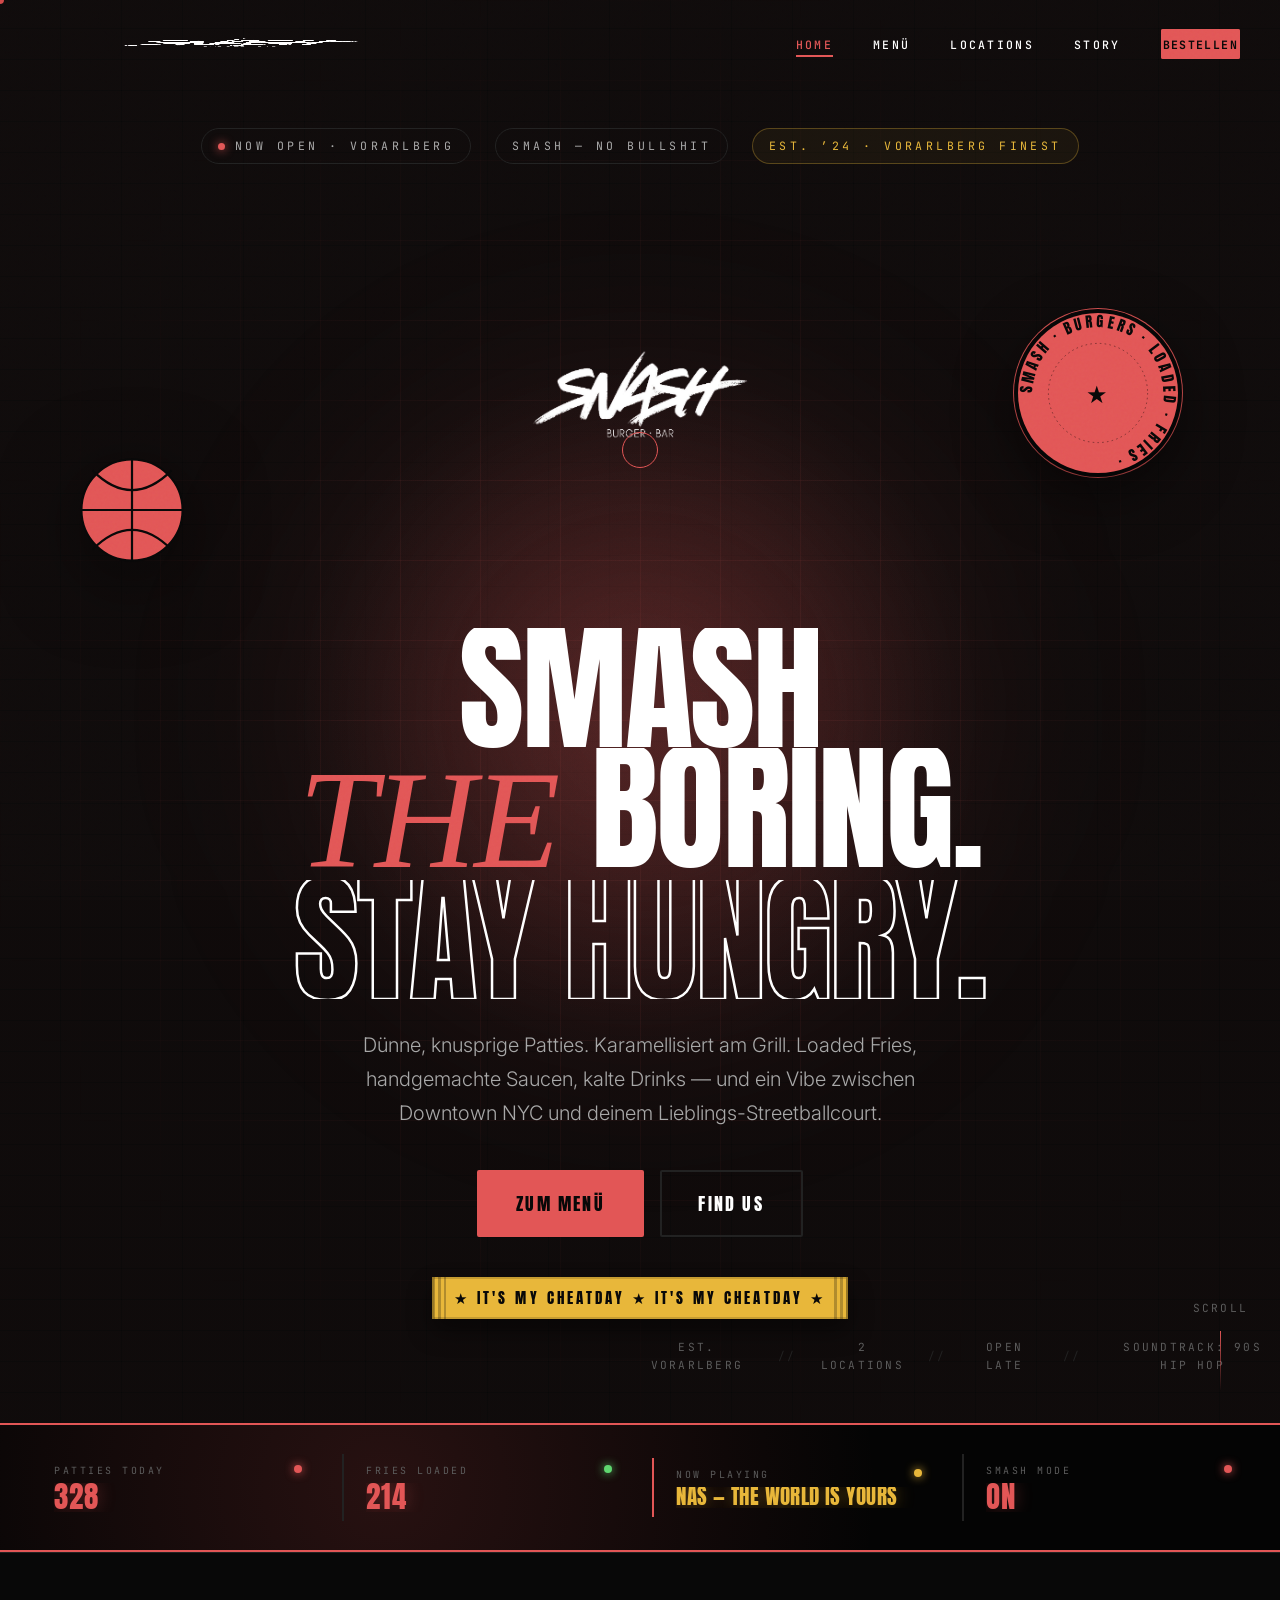
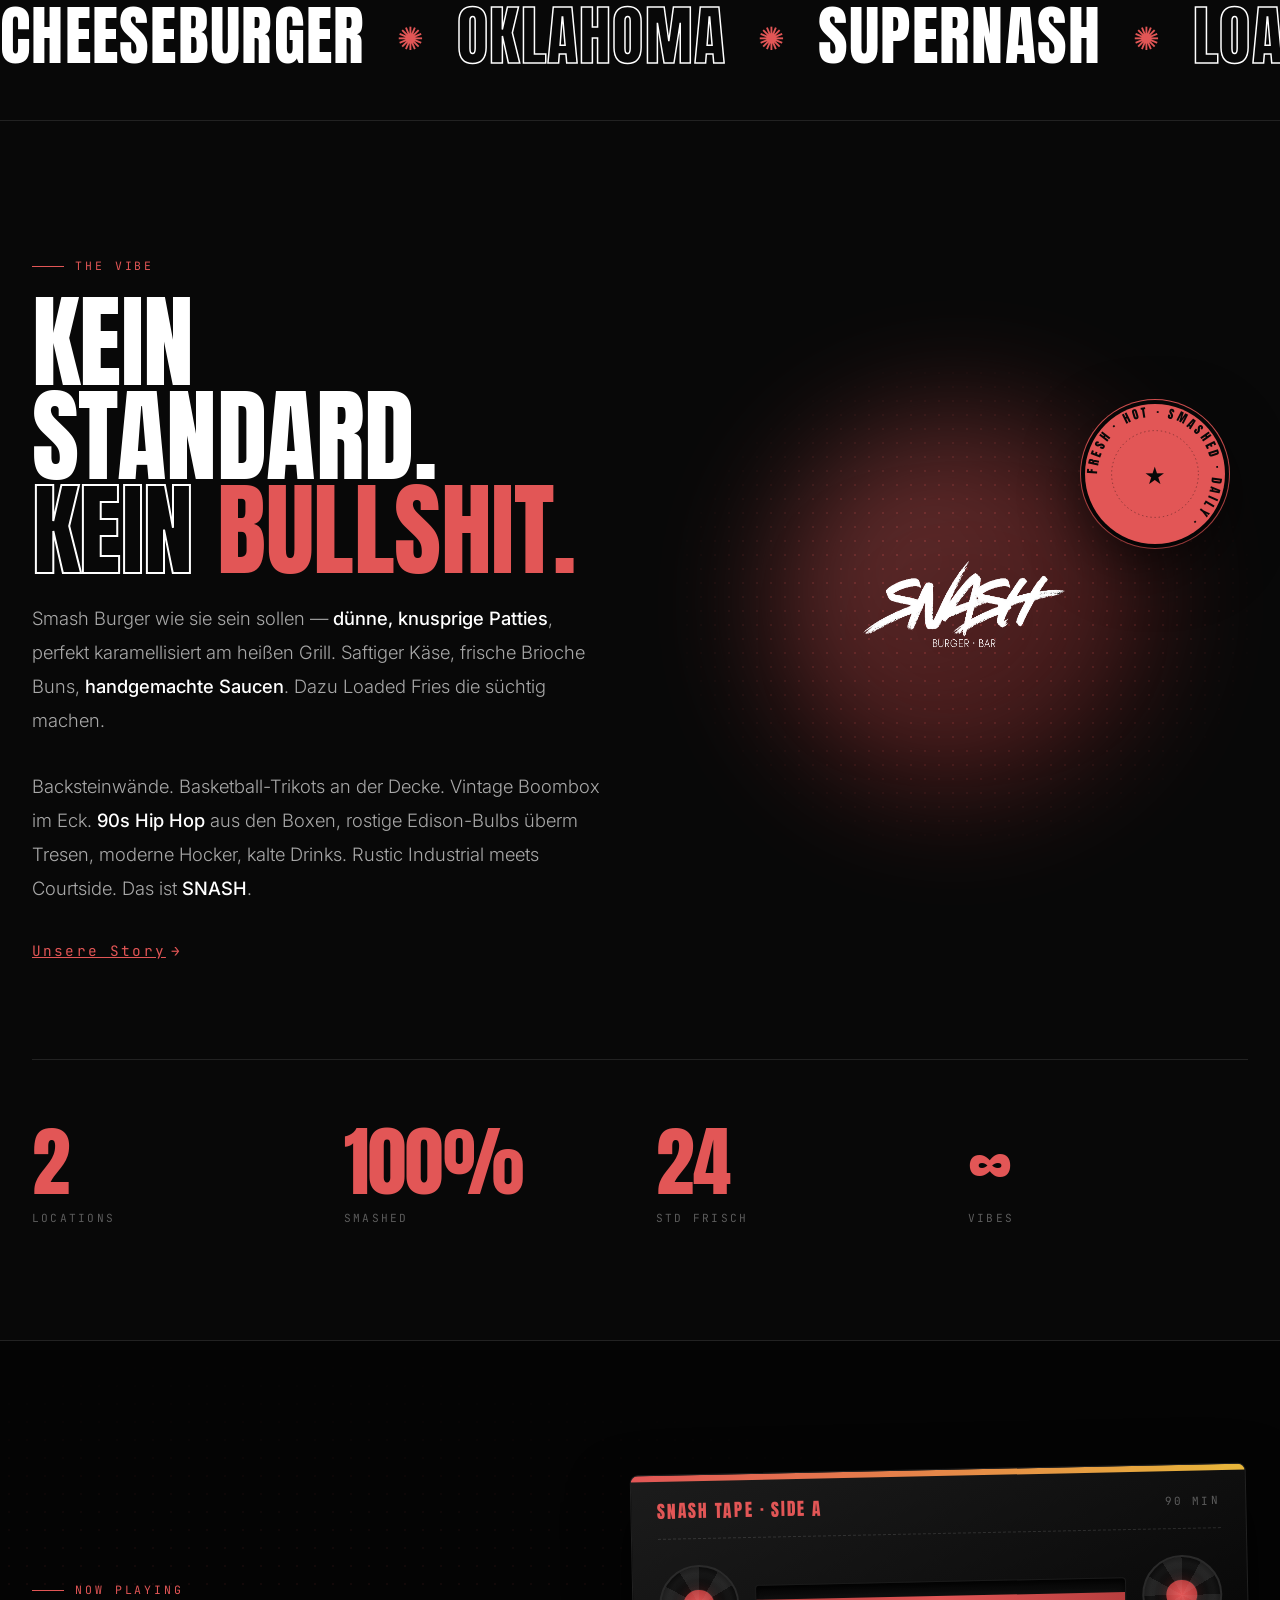
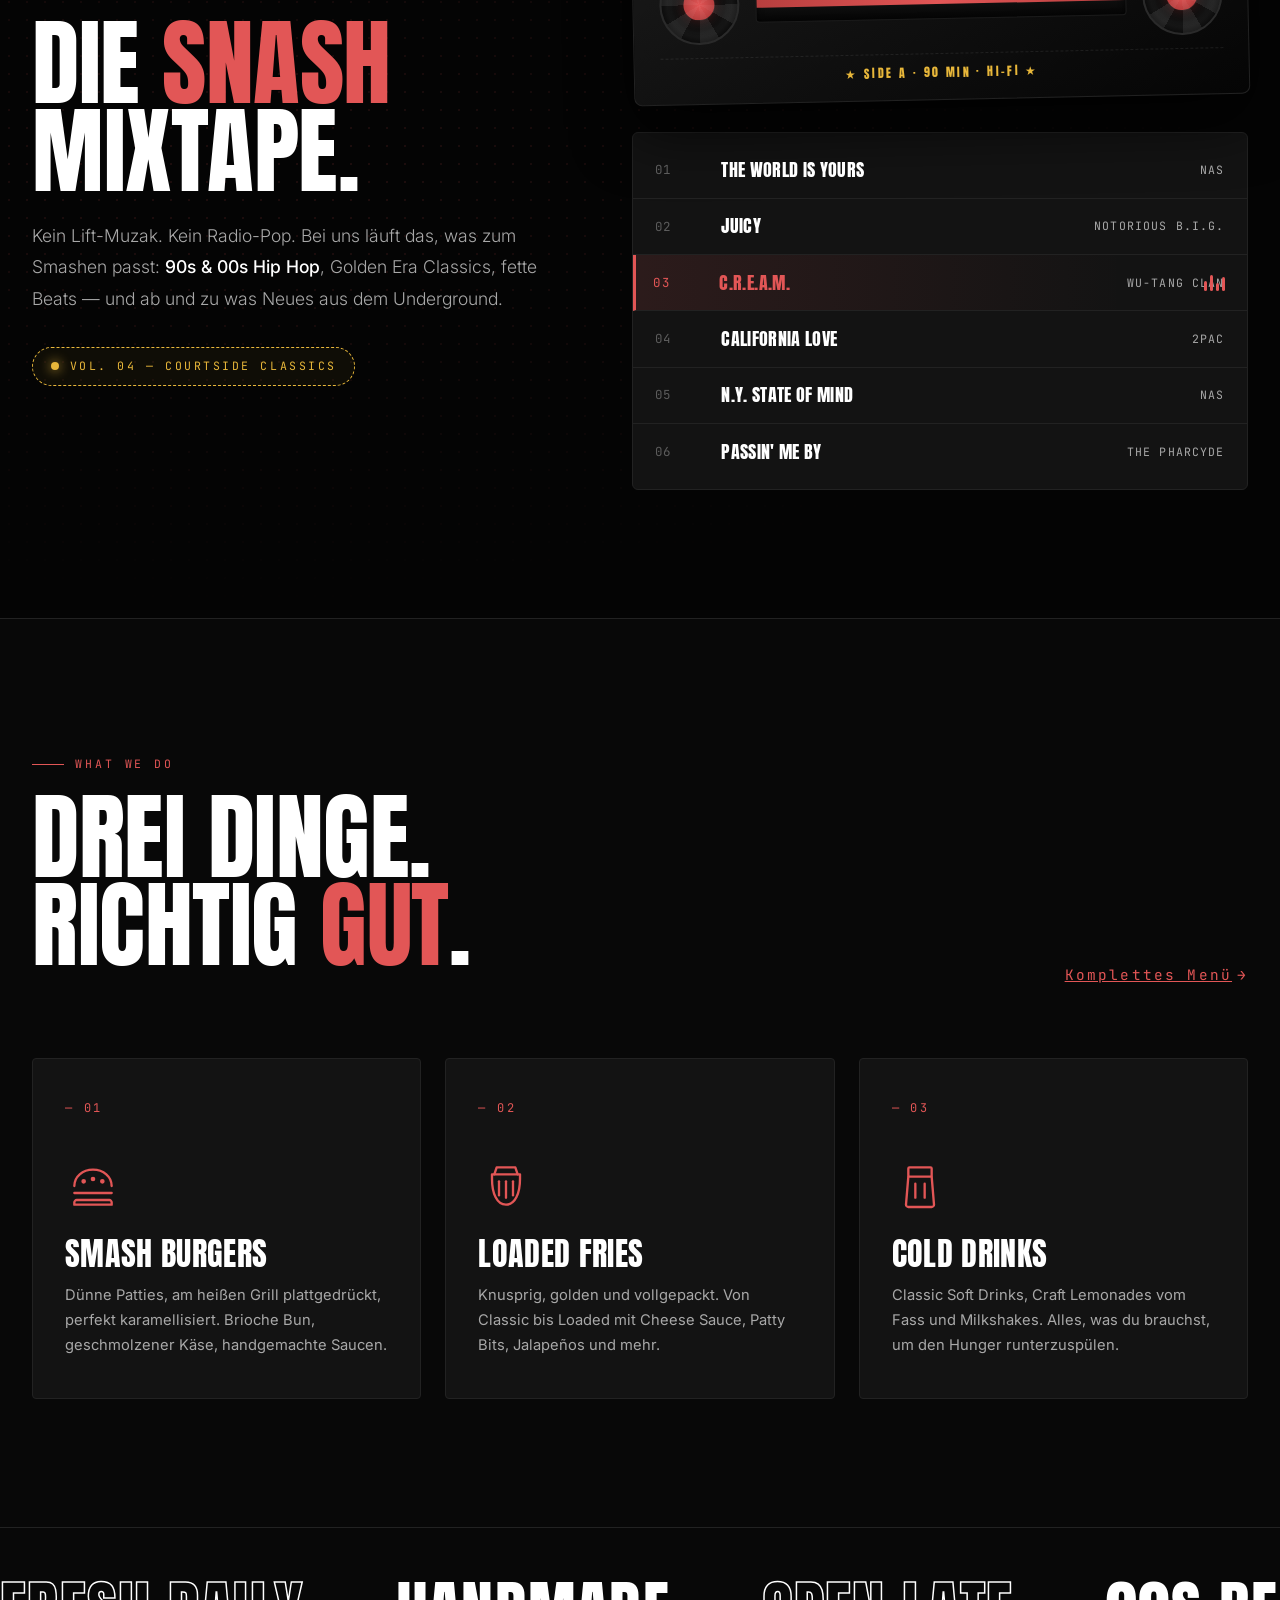
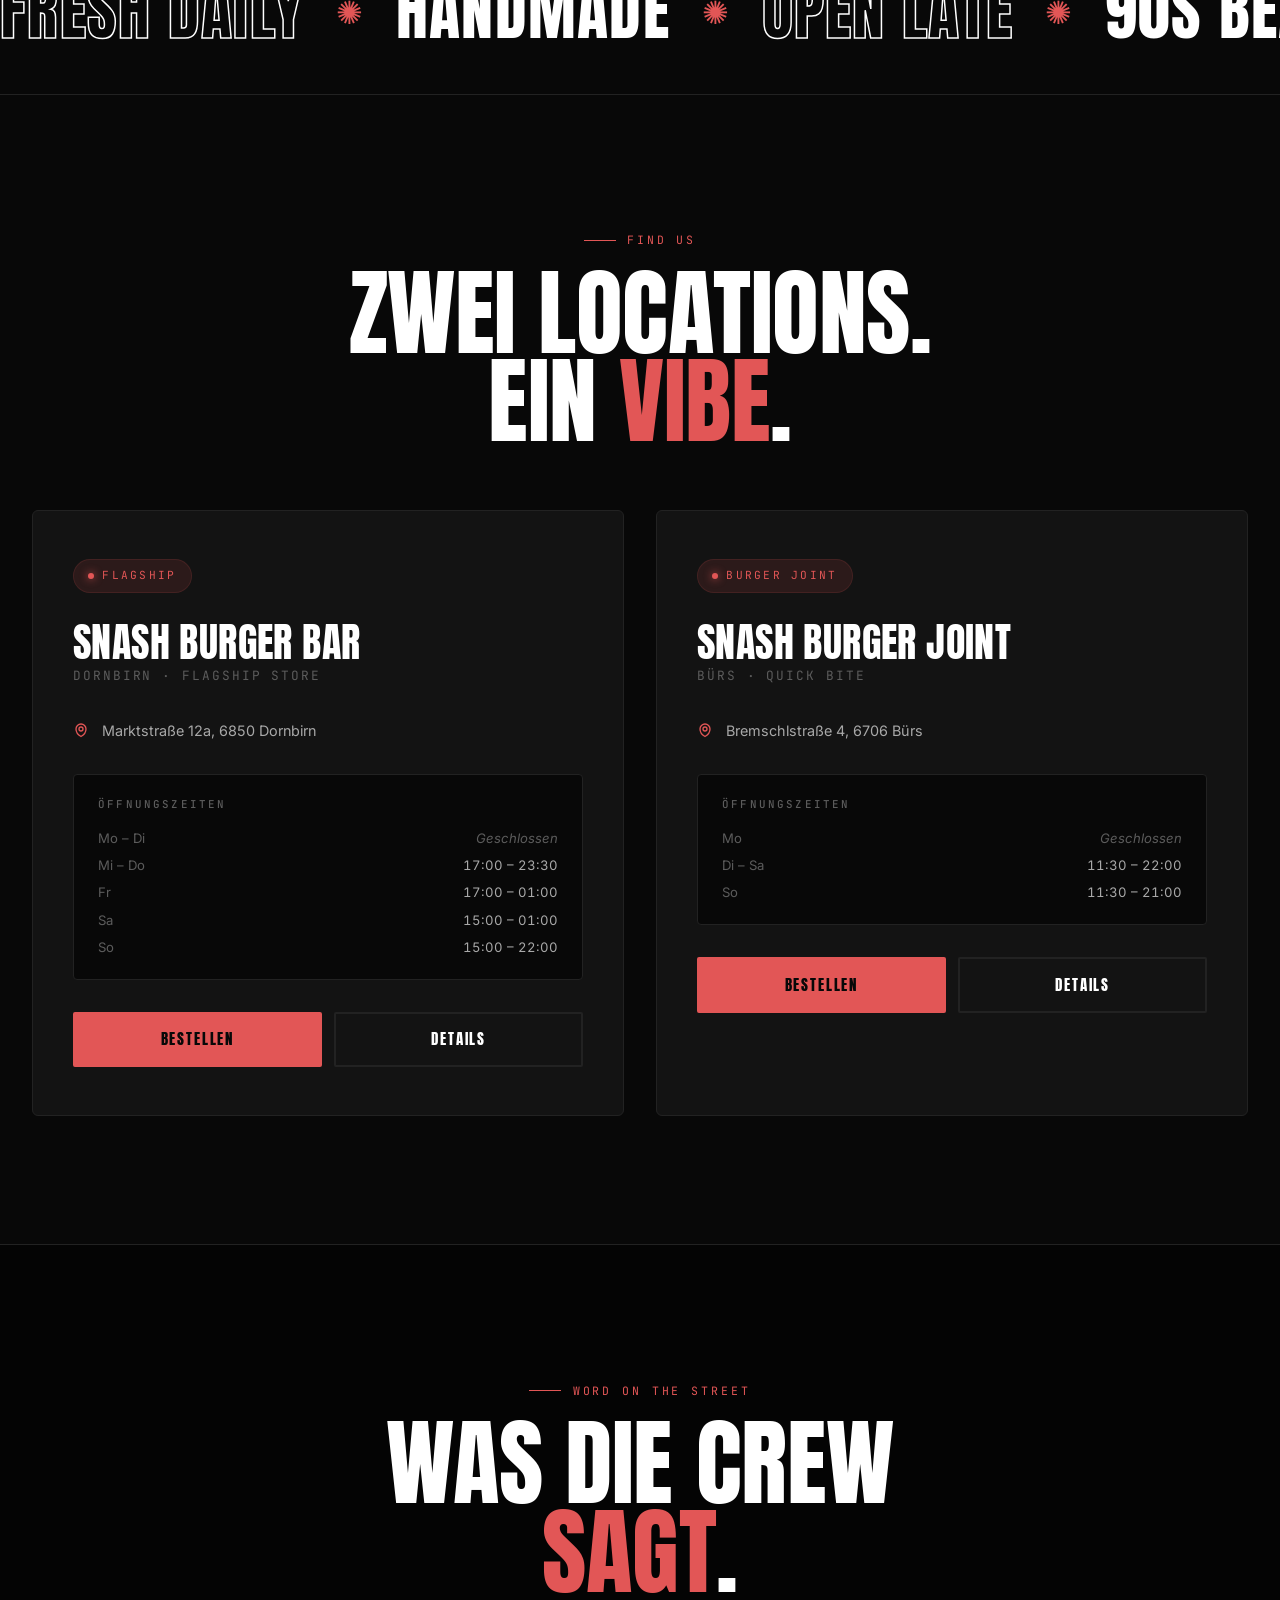
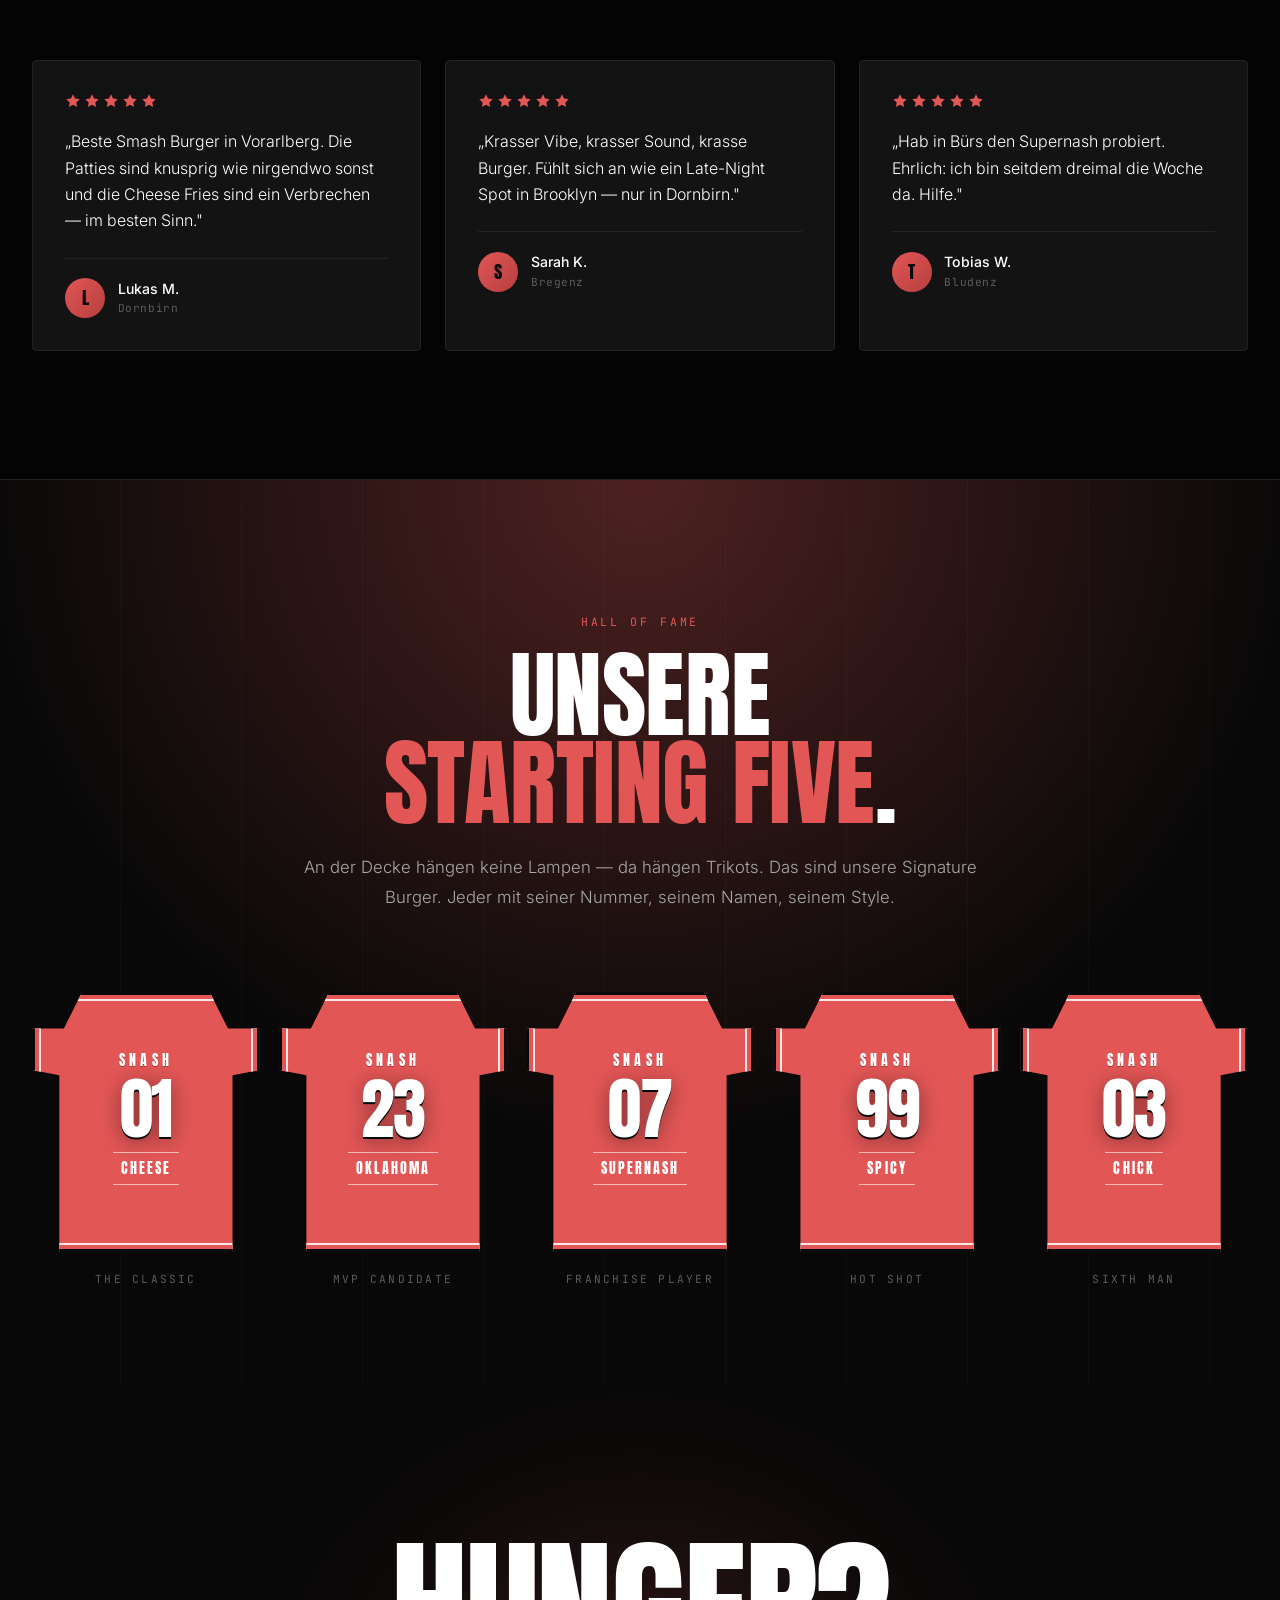
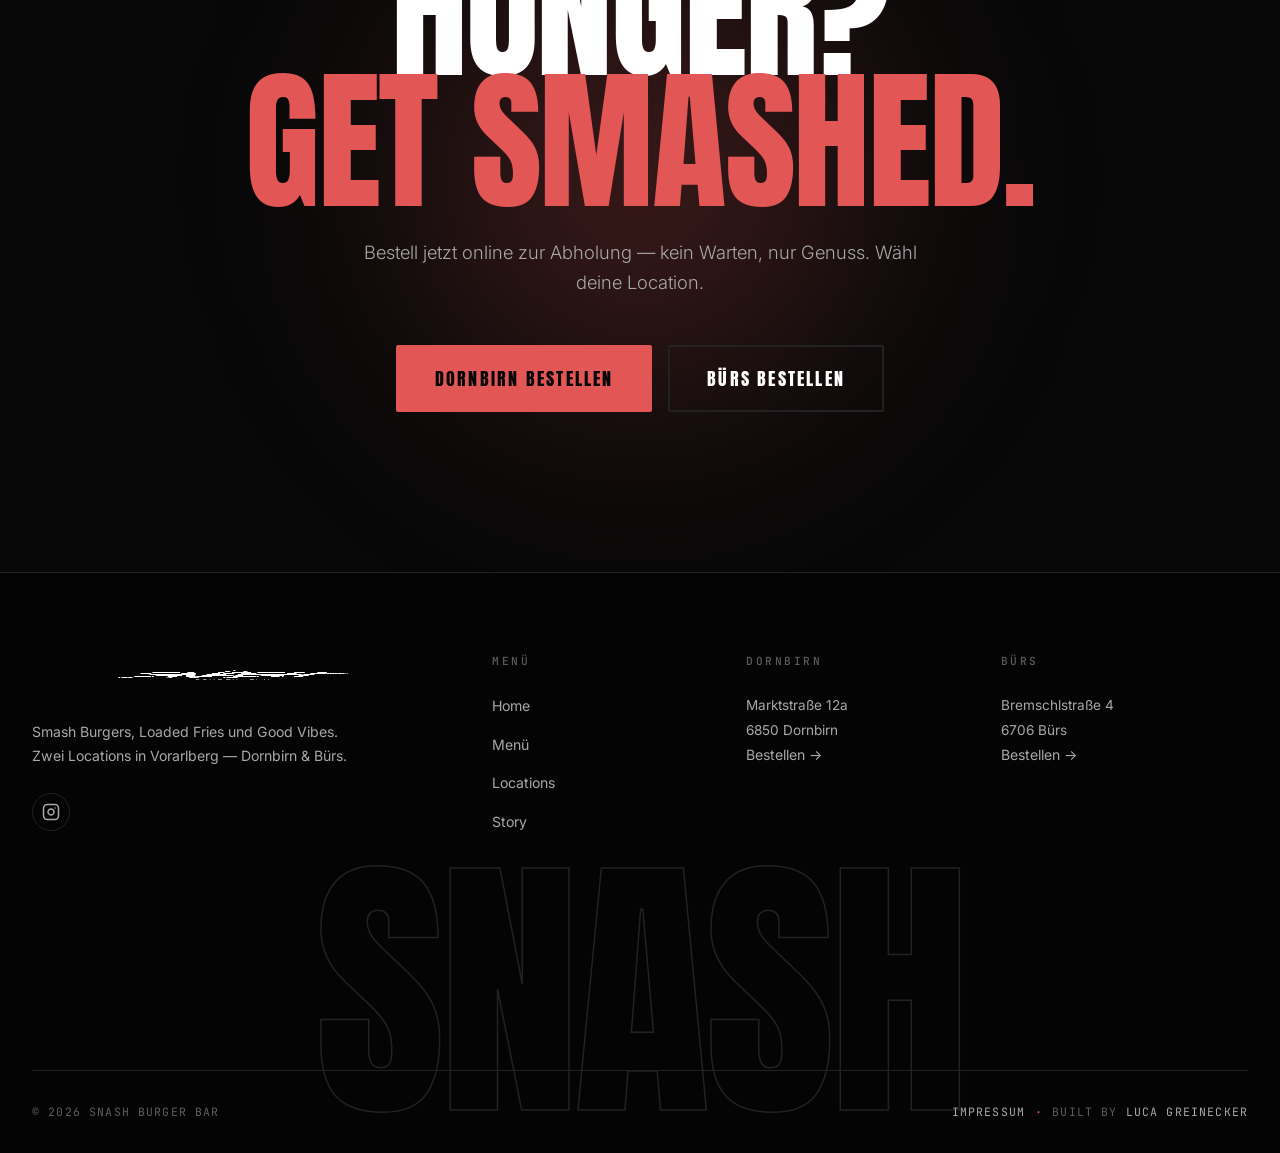
==== commit bc2a8c90: "Add Impressum page per Austrian law (ECG/MedienG) - New impressum.html with a four-section legal lay" ====
--- a/index.html
+++ b/index.html
@@ -35,6 +35,7 @@
           "@type": "Restaurant",
           "@id": "#snash-dornbirn",
           "name": "SNASH Burger Bar",
+          "legalName": "SNASH Gastronomie GmbH",
           "image": "snash.jpg",
           "servesCuisine": ["American", "Burger"],
           "priceRange": "$$",
@@ -64,6 +65,7 @@
           "@type": "Restaurant",
           "@id": "#snash-buers",
           "name": "SNASH Burger Joint",
+          "legalName": "SNASH Gastronomie GmbH",
           "image": "snash.jpg",
           "servesCuisine": ["American", "Burger"],
           "priceRange": "$$",
@@ -715,7 +717,11 @@
 
         <div class="footer-bottom">
             <span>&copy; <span id="year">2025</span> SNASH Burger Bar</span>
-            <span>Made with 🔥 in Vorarlberg</span>
+            <span class="footer-legal-links">
+                <a href="impressum.html">Impressum</a>
+                <span class="sep">·</span>
+                <span>Built by <a href="https://lucagreinecker.at" target="_blank" rel="noopener">Luca Greinecker</a></span>
+            </span>
         </div>
     </footer>
 
--- a/styles.css
+++ b/styles.css
@@ -789,6 +789,24 @@
     text-transform: uppercase;
 }
 
+.footer-legal-links {
+    display: inline-flex;
+    align-items: center;
+    gap: 0.6rem;
+    flex-wrap: wrap;
+    justify-content: center;
+}
+
+.footer-legal-links .sep { color: var(--orange); }
+
+.footer-legal-links a {
+    color: var(--gray-text);
+    text-decoration: none;
+    transition: color 0.3s ease;
+}
+
+.footer-legal-links a:hover { color: var(--orange); }
+
 /* ===================== RESPONSIVE ===================== */
 @media (max-width: 1024px) {
     .footer-content {
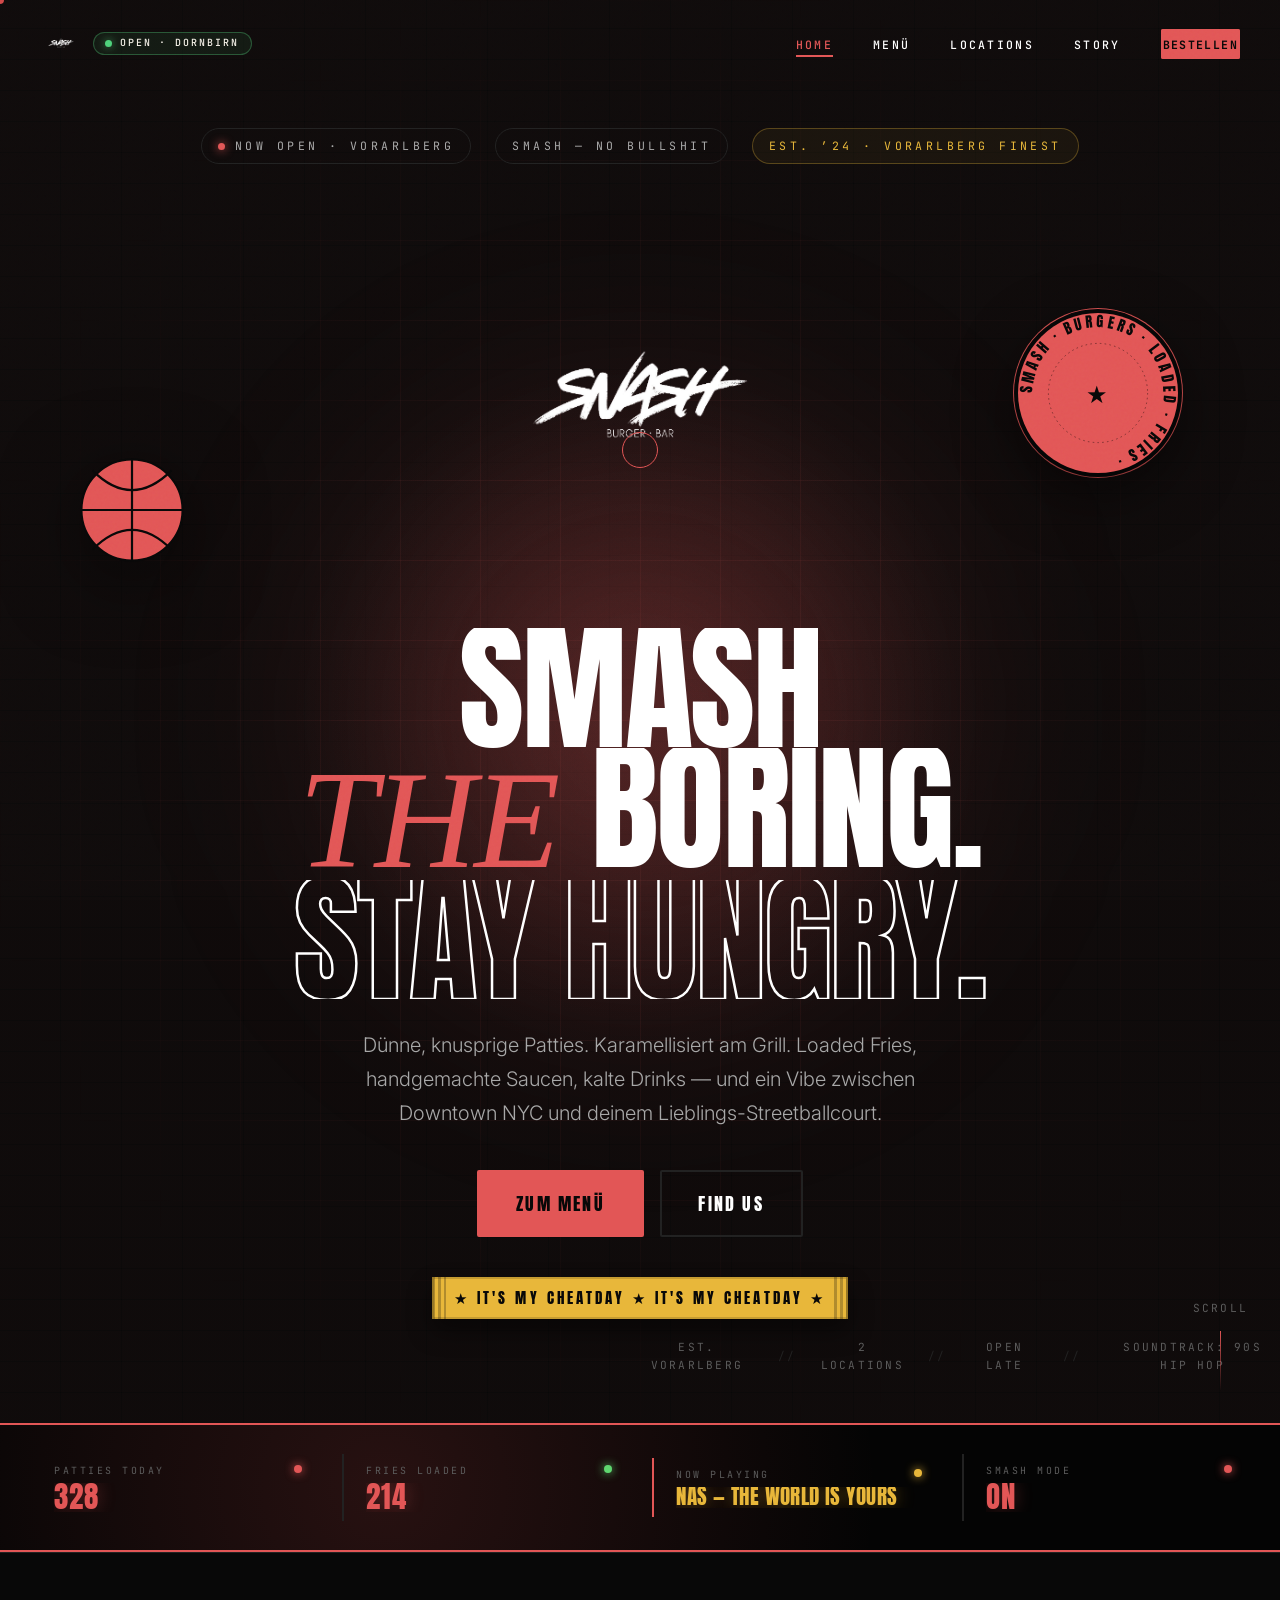
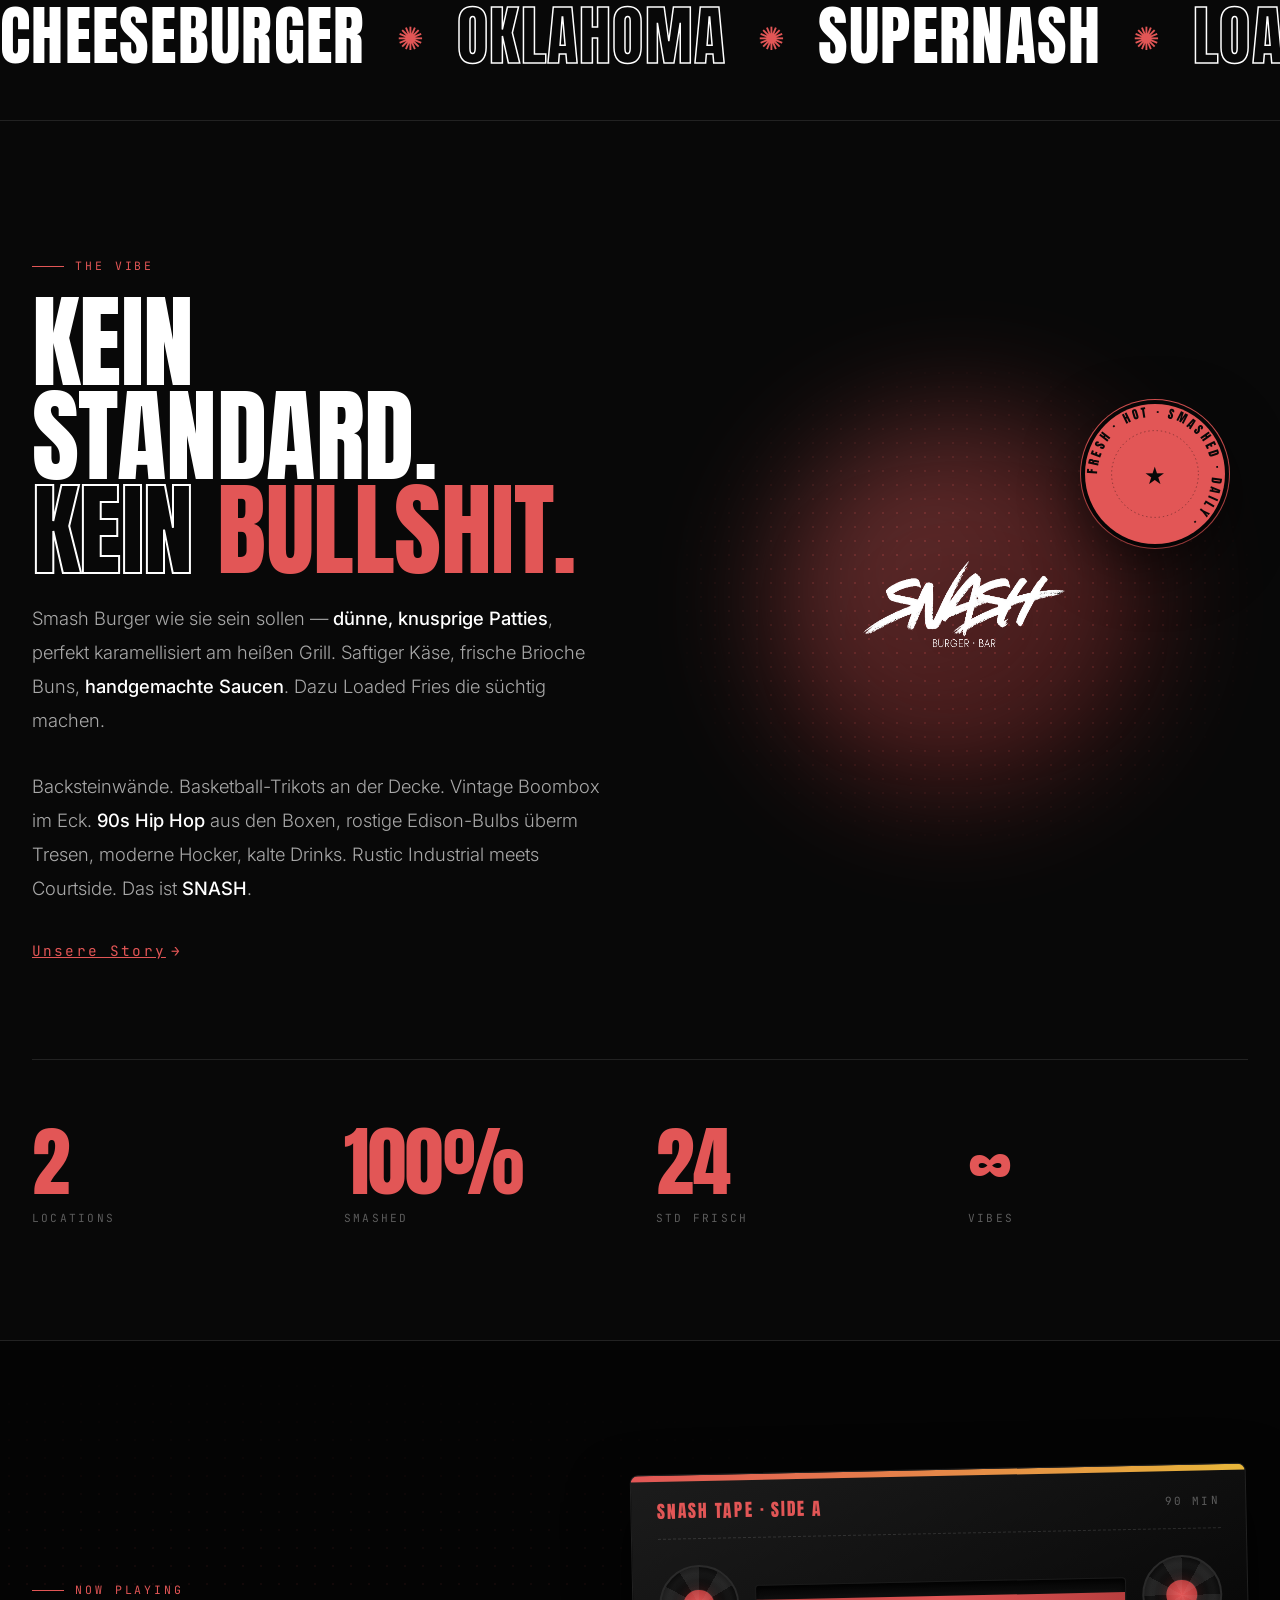
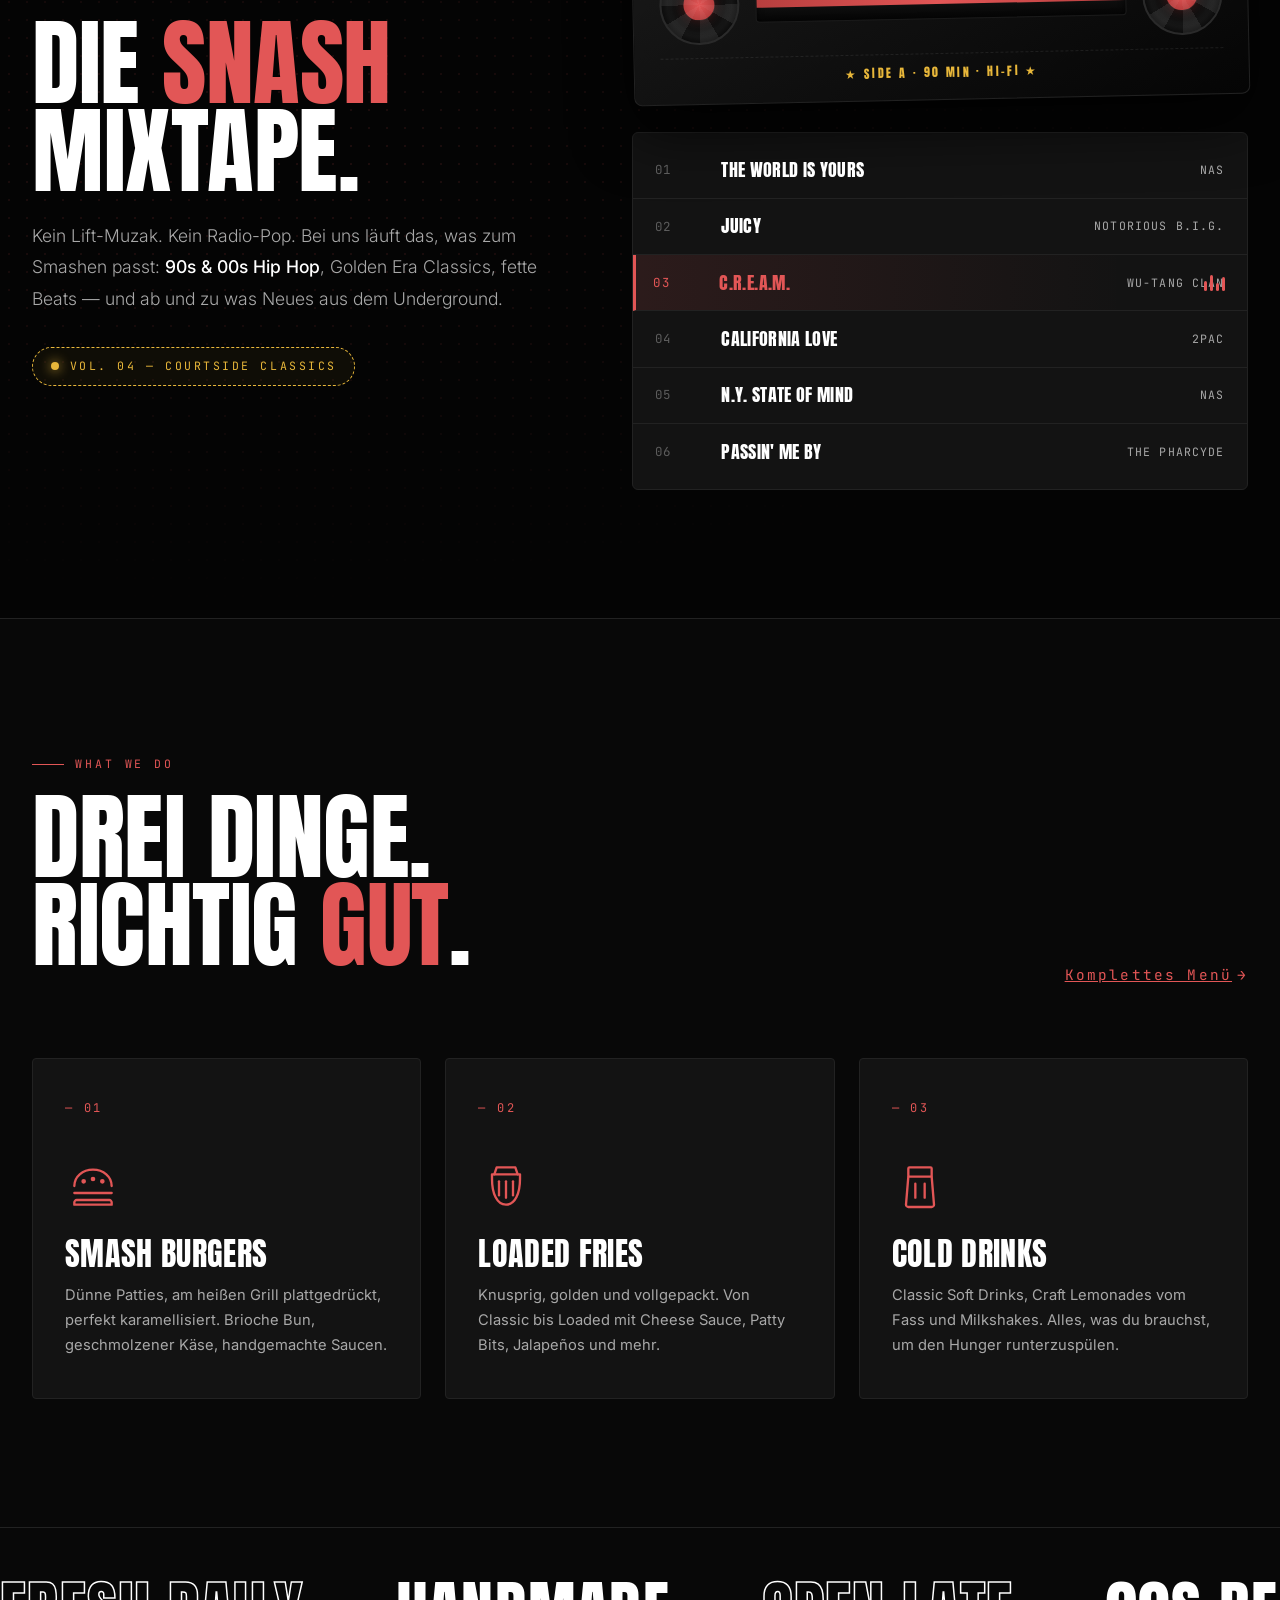
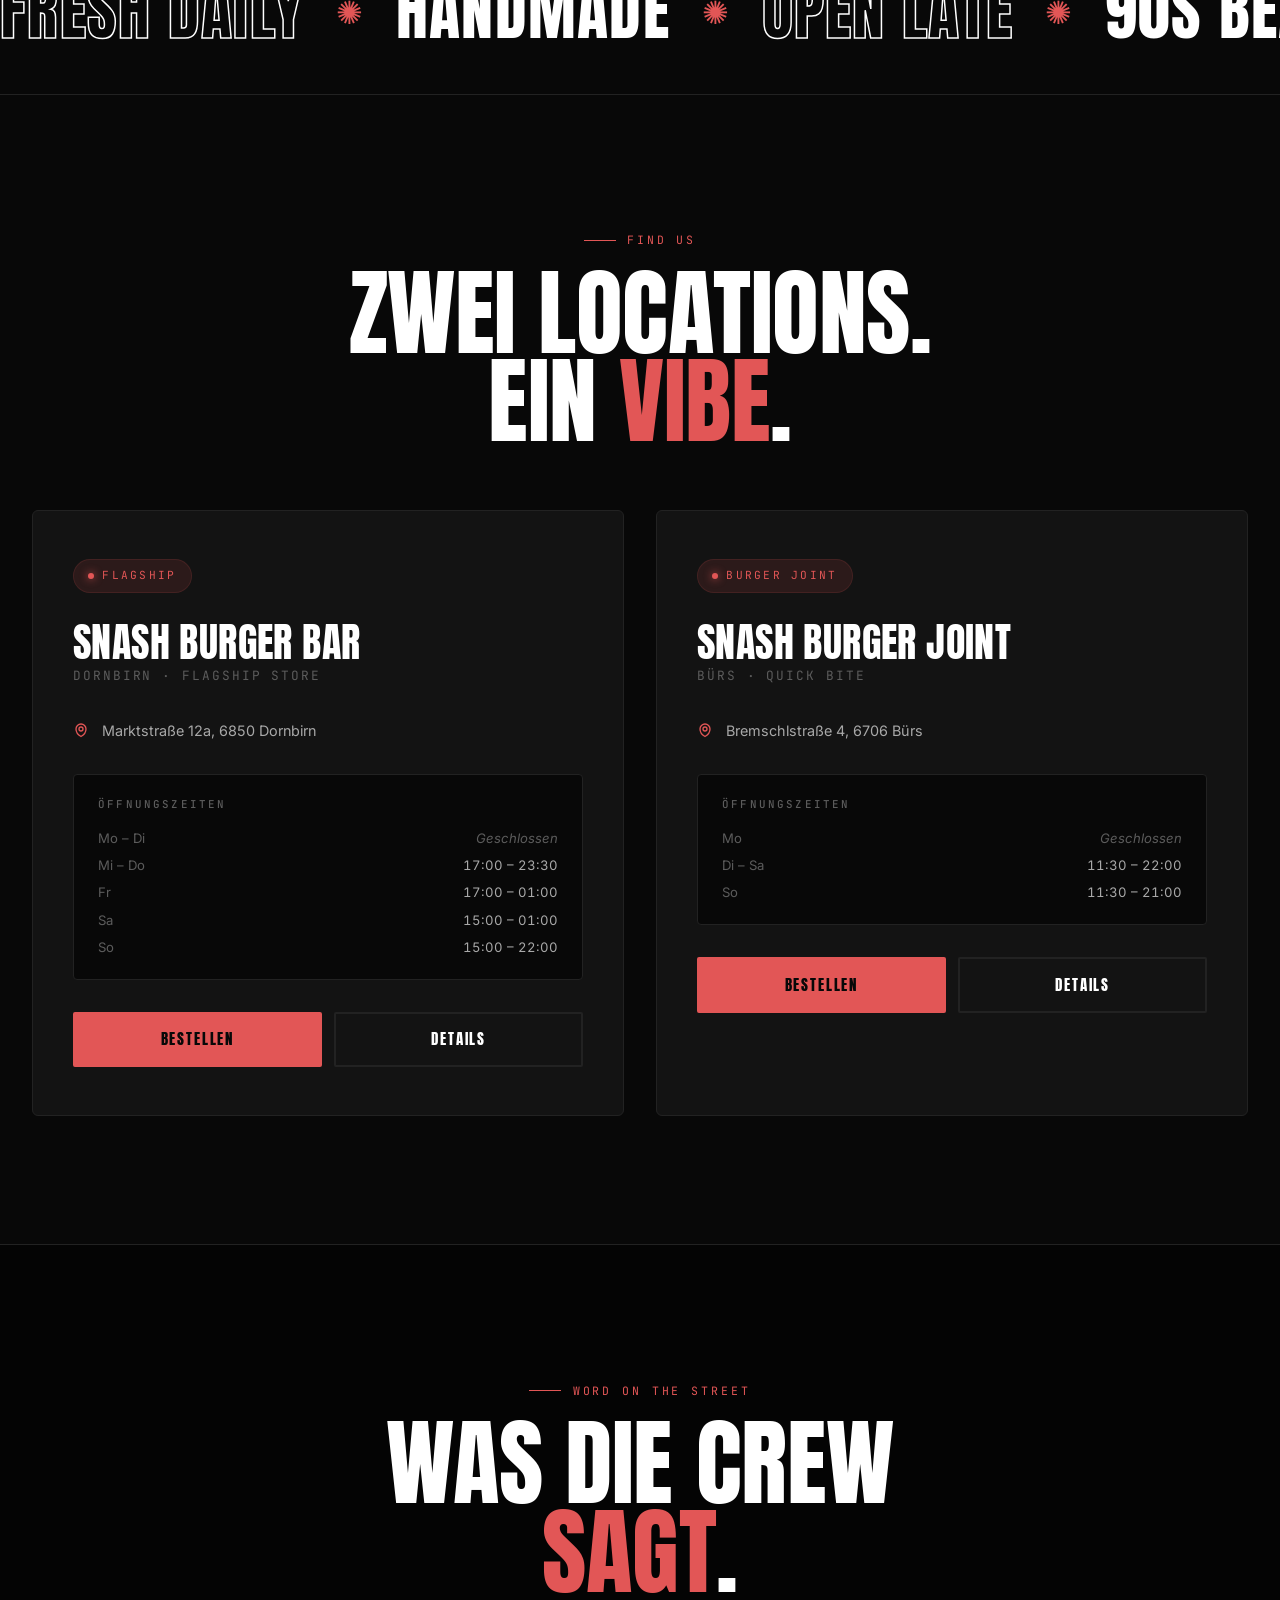
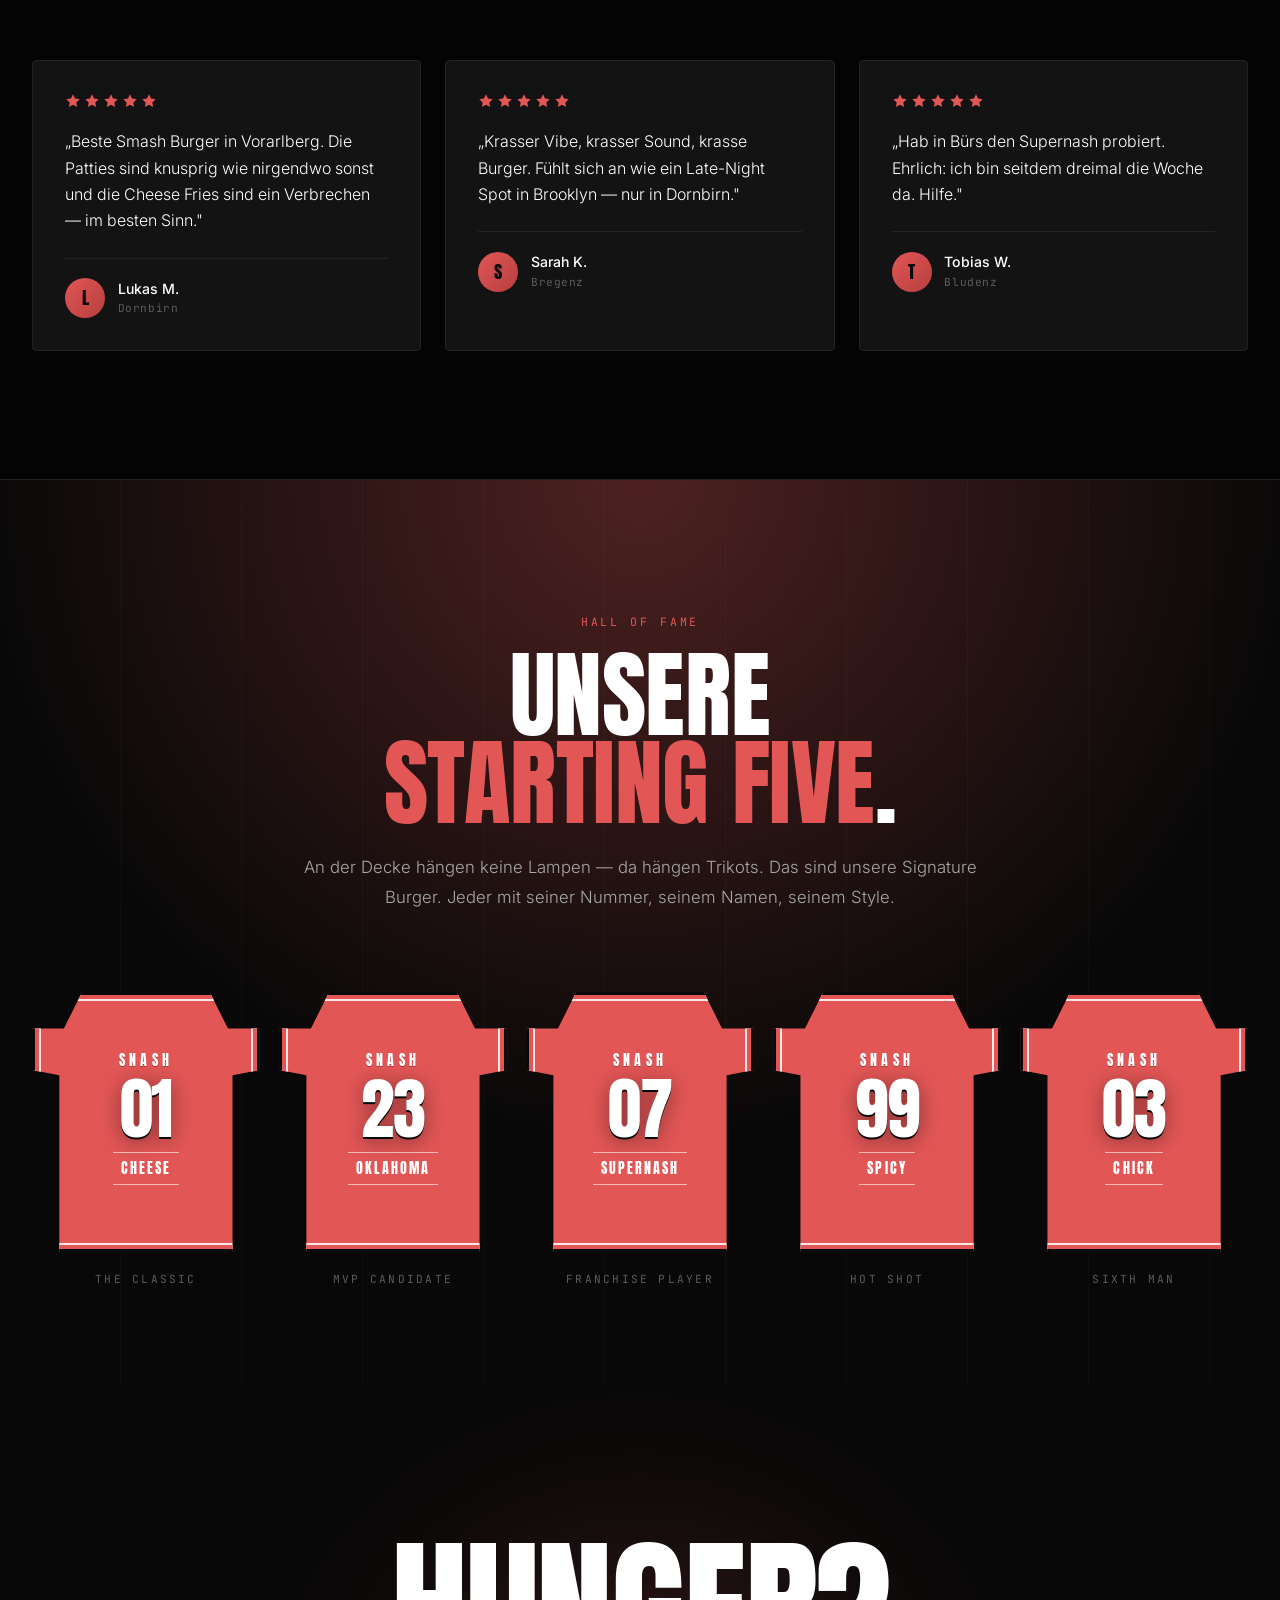
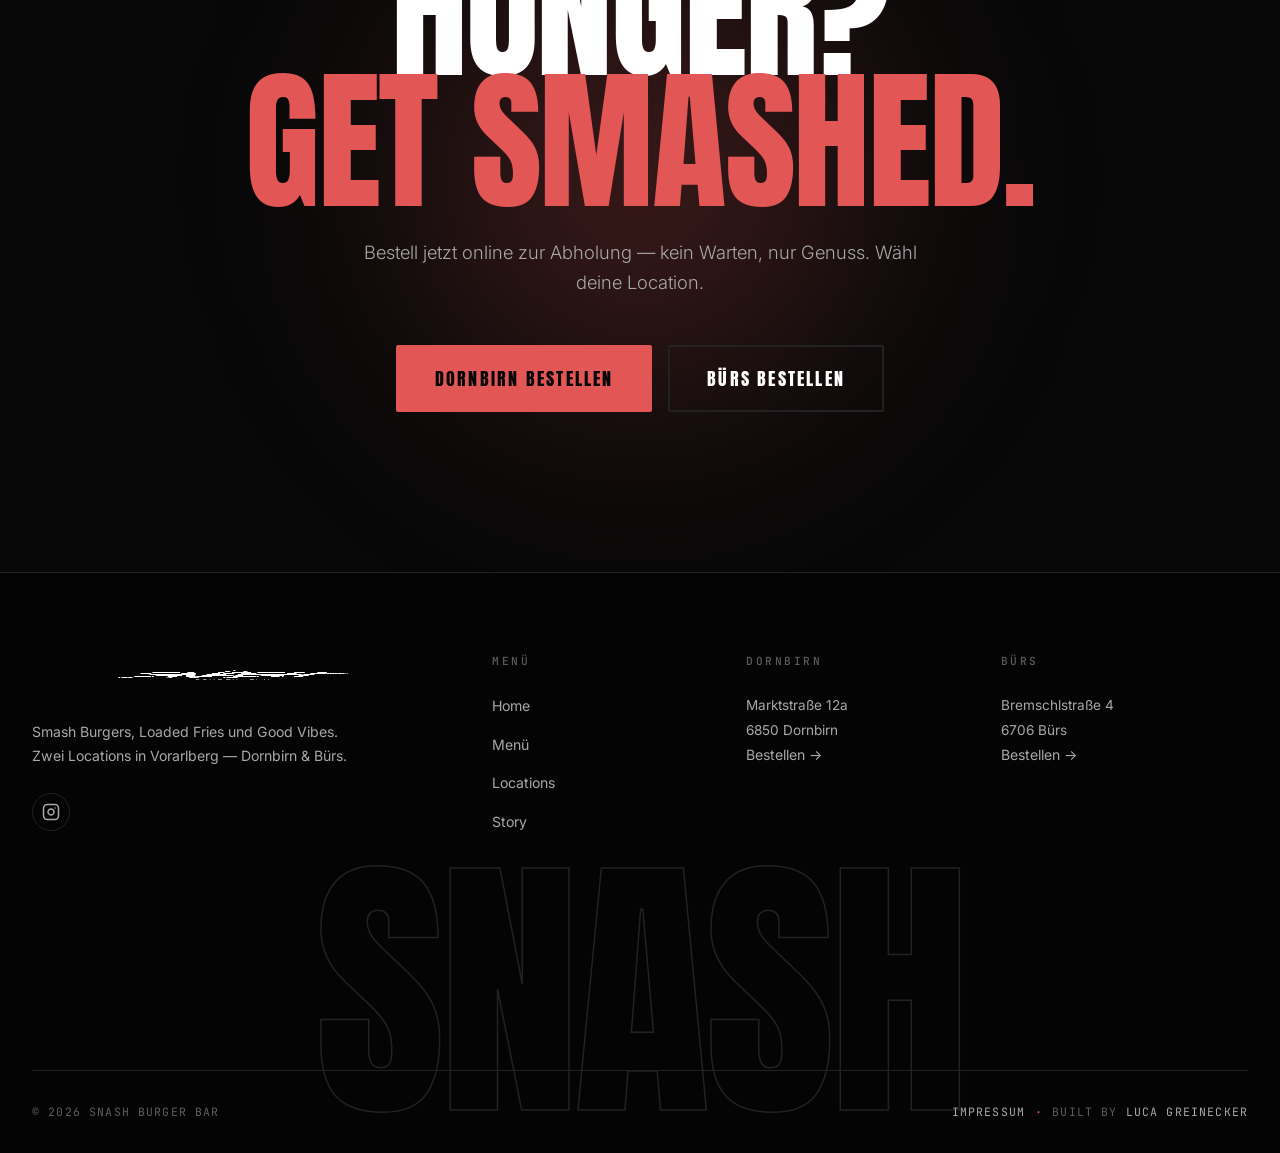
==== commit 756672a9: "Mobile navbar logo fix + live OPEN/CLOSED indicator - Logo: add width:auto + object-fit:contain (pre" ====
--- a/index.html
+++ b/index.html
@@ -103,10 +103,14 @@
 
     <!-- ========== NAVIGATION ========== -->
     <nav class="site-nav" id="navbar">
-        <a href="index.html" class="nav-logo">
-            <img src="snash-nobg.png" alt="SNASH Burger Bar" width="400" height="400">
+        <a href="index.html" class="nav-logo" aria-label="SNASH Burger Bar — Startseite">
+            <img src="snash-nobg.png" alt="" width="400" height="400" fetchpriority="high">
+            <span class="nav-status" id="navStatus" hidden aria-live="polite">
+                <span class="nav-status-dot" aria-hidden="true"></span>
+                <span class="nav-status-text"></span>
+            </span>
         </a>
-        <button class="menu-toggle" id="menuToggle" aria-label="Menü öffnen">
+        <button class="menu-toggle" id="menuToggle" type="button" aria-label="Menü öffnen" aria-expanded="false" aria-controls="navLinks">
             <span></span><span></span><span></span>
         </button>
         <ul class="nav-links" id="navLinks">
@@ -131,7 +135,7 @@
                 <span class="hero-tag tag-mustard">Est. ’24 · Vorarlberg Finest</span>
             </div>
 
-            <img src="snash-nobg.png" alt="SNASH Logo" class="hero-logo" width="400" height="400">
+            <img src="snash-nobg.png" alt="SNASH Logo" class="hero-logo" width="400" height="400" decoding="async" fetchpriority="high">
 
             <h1 class="hero-title">
                 <span class="line"><span>Smash</span></span>
@@ -264,7 +268,7 @@
             <div class="vibe-visual reveal delay-1">
                 <div class="halftone"></div>
                 <div class="circle"></div>
-                <img src="snash-nobg.png" alt="SNASH" class="logo-mark" width="400" height="400">
+                <img src="snash-nobg.png" alt="" class="logo-mark" width="400" height="400" loading="lazy" decoding="async">
                 <div class="sticker-badge vibe-sticker">
                     <svg viewBox="0 0 200 200" aria-hidden="true">
                         <defs>
@@ -671,7 +675,7 @@
     <footer class="site-footer">
         <div class="footer-content">
             <div class="footer-col footer-brand">
-                <img src="snash-nobg.png" alt="SNASH Burger Bar" width="400" height="400">
+                <img src="snash-nobg.png" alt="SNASH Burger Bar" width="400" height="400" loading="lazy" decoding="async">
                 <p>Smash Burgers, Loaded Fries und Good Vibes. Zwei Locations in Vorarlberg &mdash; Dornbirn & Bürs.</p>
                 <div class="footer-socials">
                     <a href="https://www.instagram.com/snash.dornbirn/" target="_blank" rel="noopener" aria-label="Instagram Dornbirn">
--- a/styles.css
+++ b/styles.css
@@ -179,14 +179,83 @@
     gap: 0.7rem;
     text-decoration: none;
     color: var(--white);
+    flex-shrink: 0;
 }
 
 .nav-logo img {
     height: 42px;
+    width: auto;
+    max-width: none;
+    object-fit: contain;
     transition: height 0.4s var(--ease);
 }
 
 nav.site-nav.scrolled .nav-logo img { height: 32px; }
+
+/* Live "Open Now" pill, sits next to the logo */
+.nav-status {
+    display: inline-flex;
+    align-items: center;
+    gap: 0.45rem;
+    padding: 0.35rem 0.7rem;
+    border: 1px solid var(--gray-border);
+    border-radius: 999px;
+    font-family: var(--font-mono);
+    font-size: 0.62rem;
+    font-weight: 500;
+    letter-spacing: 0.2em;
+    text-transform: uppercase;
+    color: var(--gray-text);
+    background: rgba(255, 255, 255, 0.02);
+    transition: opacity 0.3s ease, transform 0.3s ease;
+    white-space: nowrap;
+    line-height: 1;
+}
+
+.nav-status[hidden] { display: none; }
+
+.nav-status .nav-status-short { display: none; }
+
+.nav-status .nav-status-dot {
+    width: 7px;
+    height: 7px;
+    border-radius: 50%;
+    background: var(--gray-muted);
+    box-shadow: 0 0 0 0 transparent;
+    flex-shrink: 0;
+}
+
+.nav-status[data-state="open"] {
+    color: var(--cream);
+    border-color: rgba(80, 200, 120, 0.35);
+    background: rgba(80, 200, 120, 0.08);
+}
+.nav-status[data-state="open"] .nav-status-dot {
+    background: #4ED17A;
+    box-shadow: 0 0 8px rgba(78, 209, 122, 0.7);
+    animation: navStatusPulse 1.6s ease-in-out infinite;
+}
+
+.nav-status[data-state="closing"] {
+    color: var(--mustard);
+    border-color: rgba(232, 183, 58, 0.4);
+    background: rgba(232, 183, 58, 0.08);
+}
+.nav-status[data-state="closing"] .nav-status-dot {
+    background: var(--mustard);
+    box-shadow: 0 0 8px rgba(232, 183, 58, 0.6);
+    animation: navStatusPulse 1.2s ease-in-out infinite;
+}
+
+.nav-status[data-state="closed"] {
+    color: var(--gray-text);
+    border-color: var(--gray-border);
+}
+
+@keyframes navStatusPulse {
+    0%, 100% { opacity: 1; transform: scale(1); }
+    50%      { opacity: 0.5; transform: scale(0.7); }
+}
 
 .nav-links {
     display: flex;
@@ -484,6 +553,7 @@
     .cassette-tape,
     .live-dot,
     .score-dot,
+    .nav-status-dot,
     .playing-bars span {
         animation: none !important;
     }
@@ -815,8 +885,20 @@
 }
 
 @media (max-width: 768px) {
-    nav.site-nav { padding: 1rem 1.4rem; }
-    nav.site-nav.scrolled { padding: 0.8rem 1.4rem; }
+    nav.site-nav { padding: 0.9rem 1.2rem; }
+    nav.site-nav.scrolled { padding: 0.7rem 1.2rem; }
+
+    .nav-logo img { height: 34px; }
+    nav.site-nav.scrolled .nav-logo img { height: 28px; }
+
+    .nav-status {
+        font-size: 0.55rem;
+        padding: 0.3rem 0.55rem;
+        letter-spacing: 0.16em;
+        gap: 0.35rem;
+    }
+    .nav-status .nav-status-label { display: none; }
+    .nav-status .nav-status-short { display: inline; }
 
     .nav-links {
         position: fixed;
@@ -824,6 +906,7 @@
         right: -100%;
         width: 100%;
         height: 100vh;
+        height: 100dvh;
         background: rgba(8, 8, 8, 0.98);
         backdrop-filter: blur(30px);
         -webkit-backdrop-filter: blur(30px);
@@ -847,6 +930,8 @@
         gap: 2.5rem;
     }
 
+    .footer-brand img { height: 36px; }
+
     .footer-bottom {
         flex-direction: column;
         gap: 1rem;
@@ -861,8 +946,22 @@
 }
 
 @media (max-width: 480px) {
+    nav.site-nav { padding: 0.8rem 1rem; }
+    nav.site-nav.scrolled { padding: 0.6rem 1rem; }
+
+    .nav-logo img { height: 30px; }
+    nav.site-nav.scrolled .nav-logo img { height: 26px; }
+
     .btn {
         padding: 0.95rem 1.6rem;
         font-size: 1.05rem;
     }
 }
+
+/* iOS / hover-less devices: kill ghost-hover on touch */
+@media (hover: none) {
+    .feature-card:hover,
+    .location-card:hover,
+    .review:hover,
+    .menu-item:hover { transform: none !important; }
+}
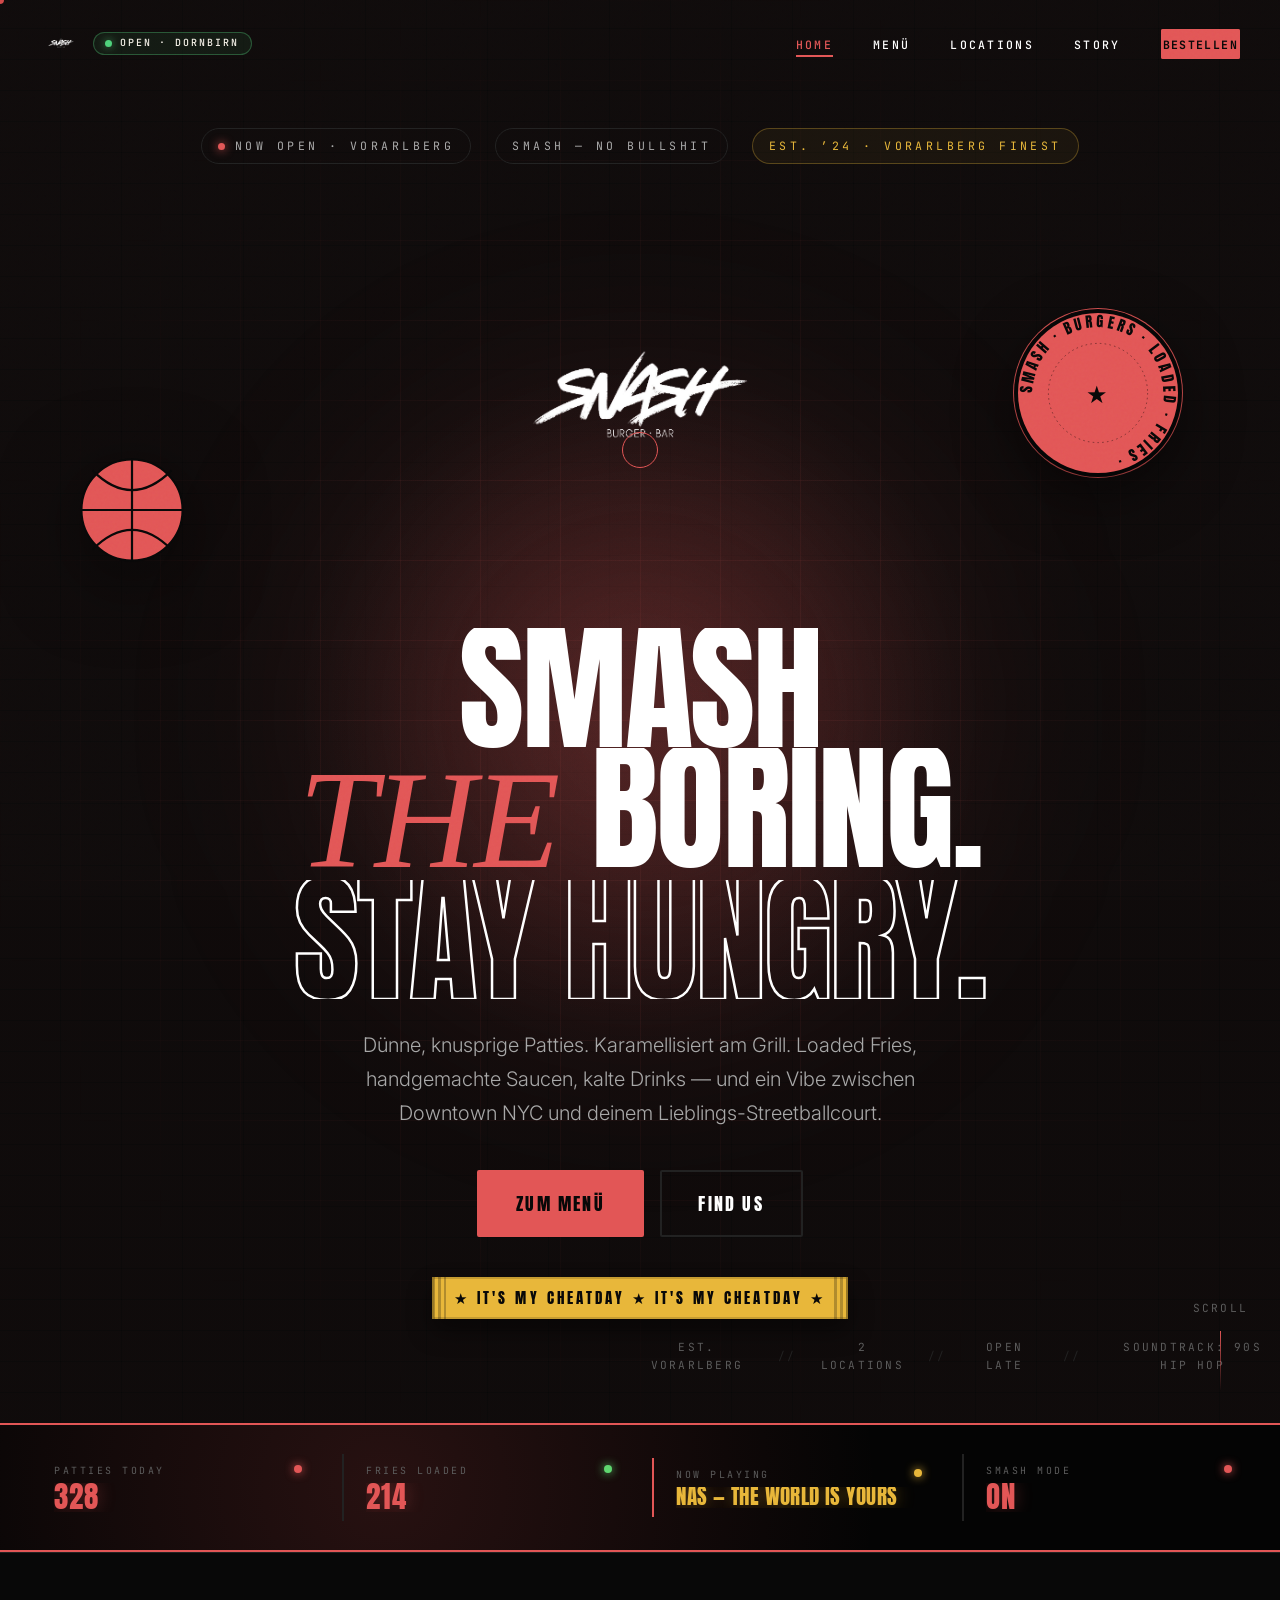
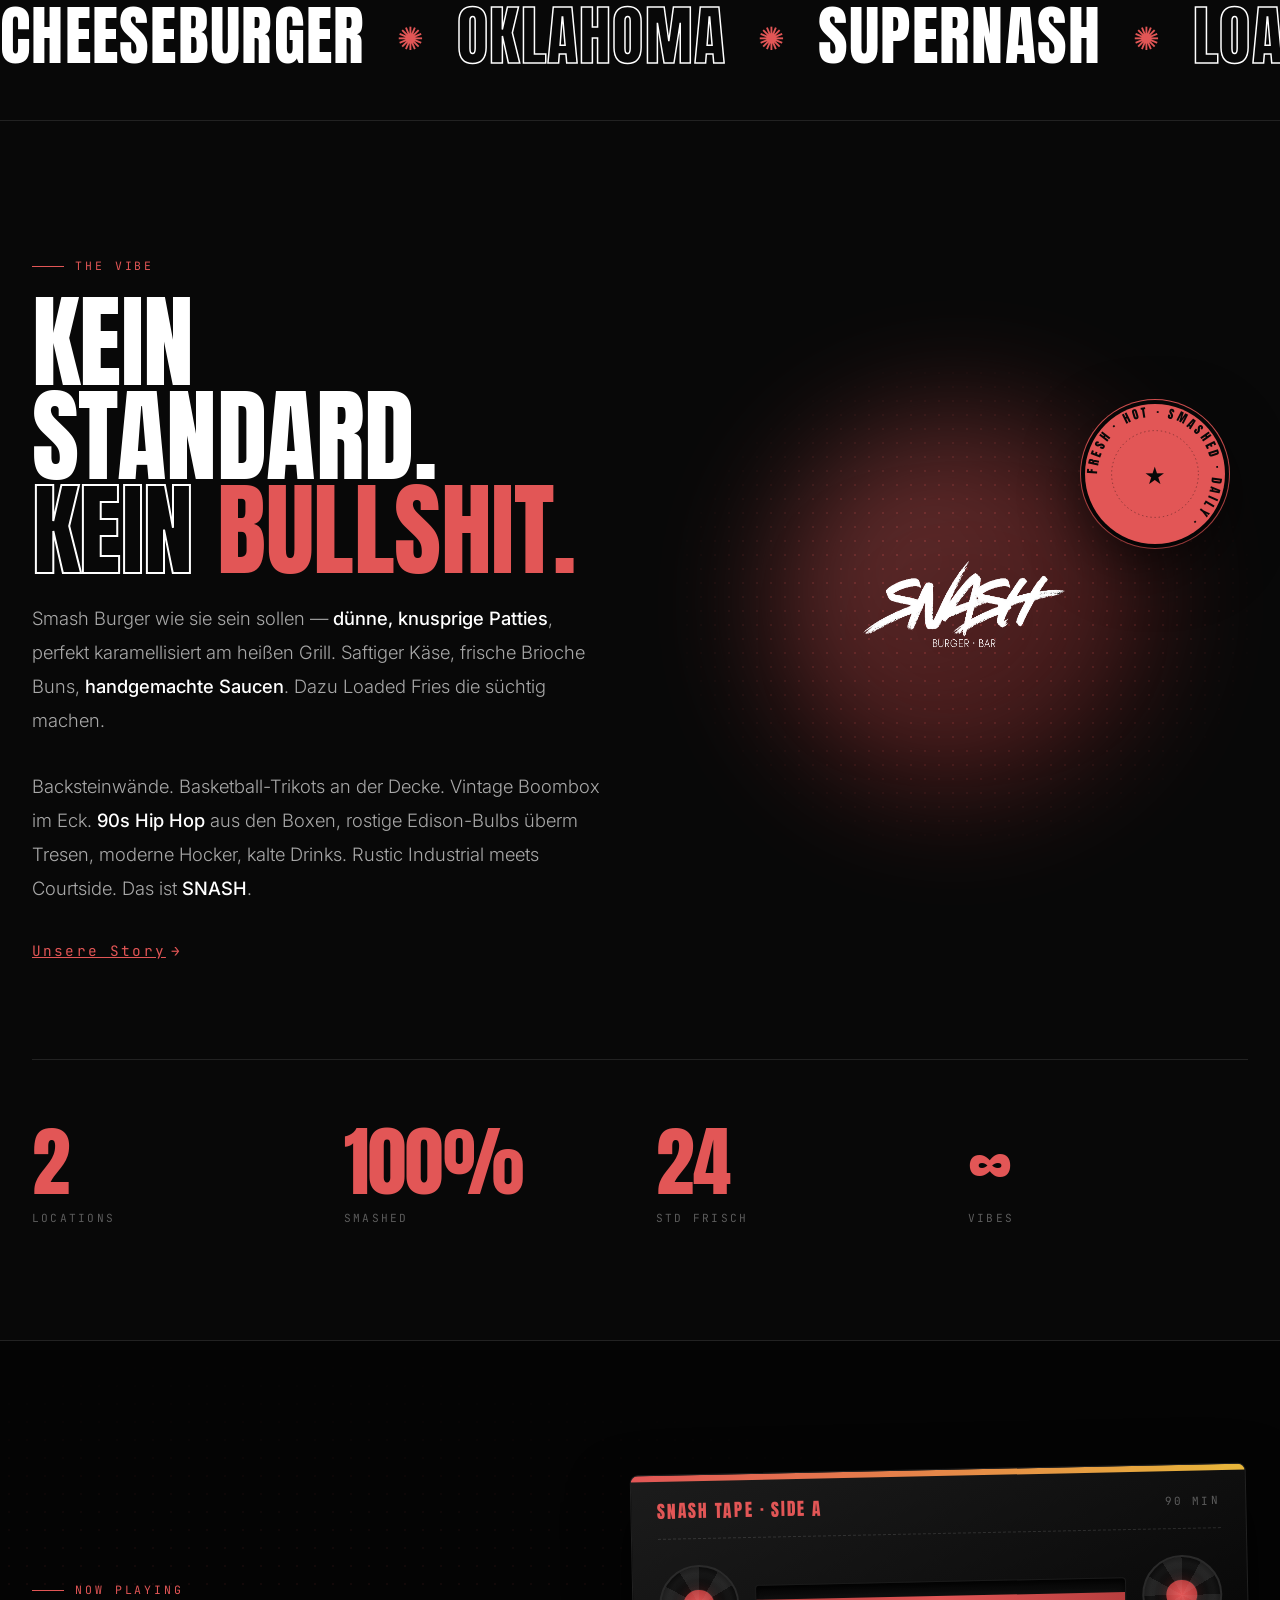
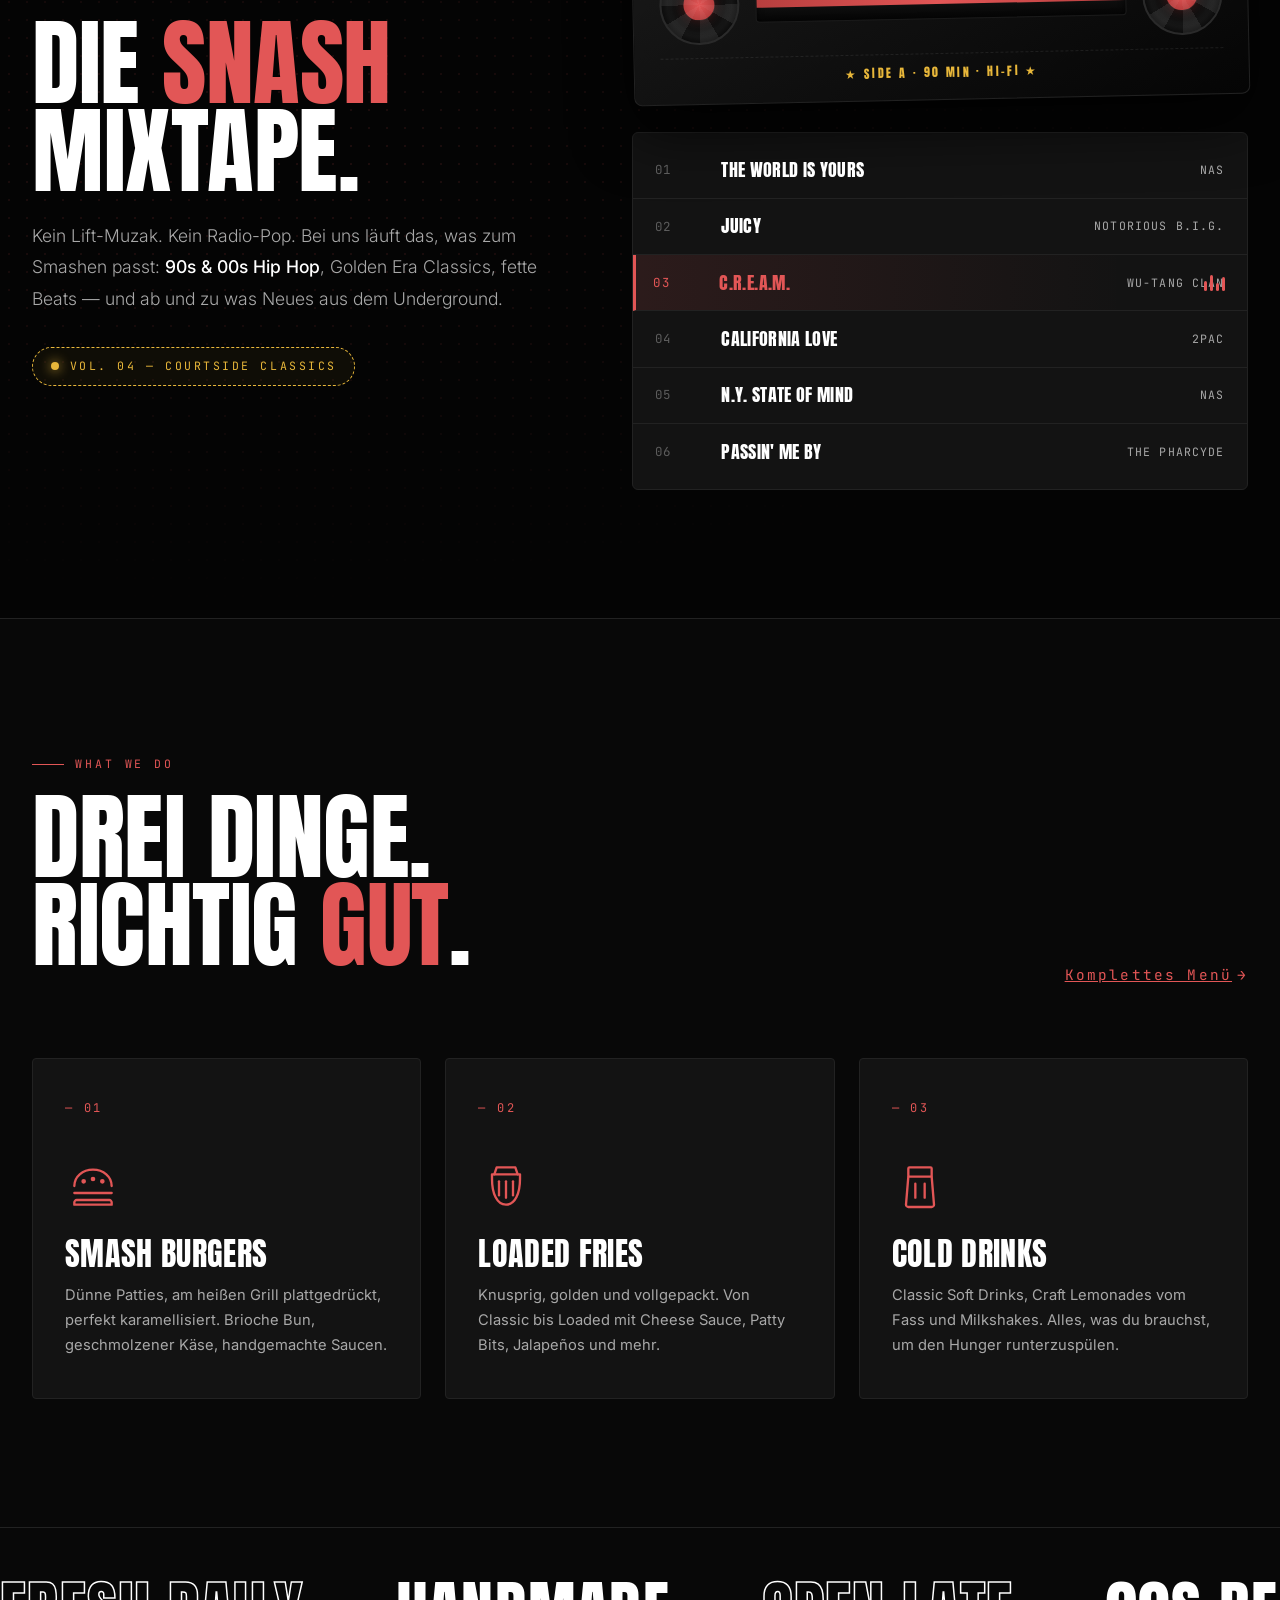
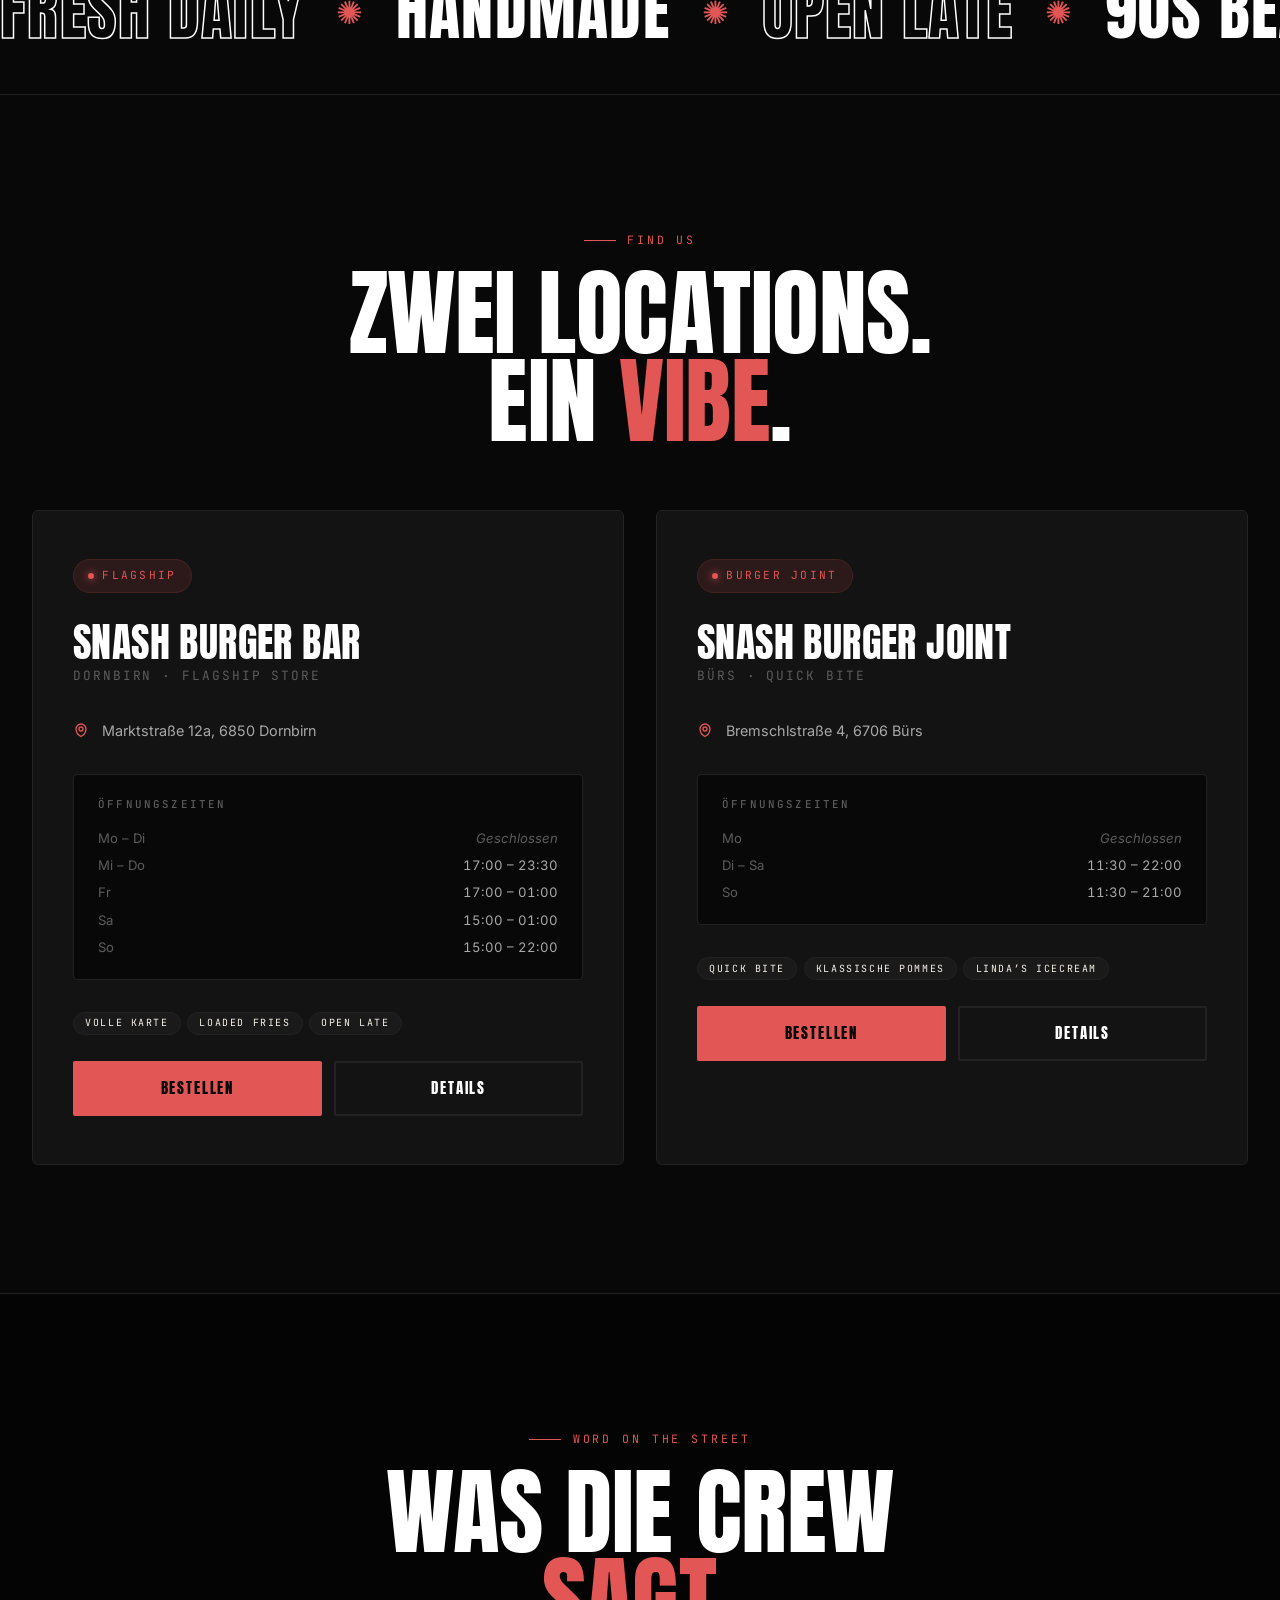
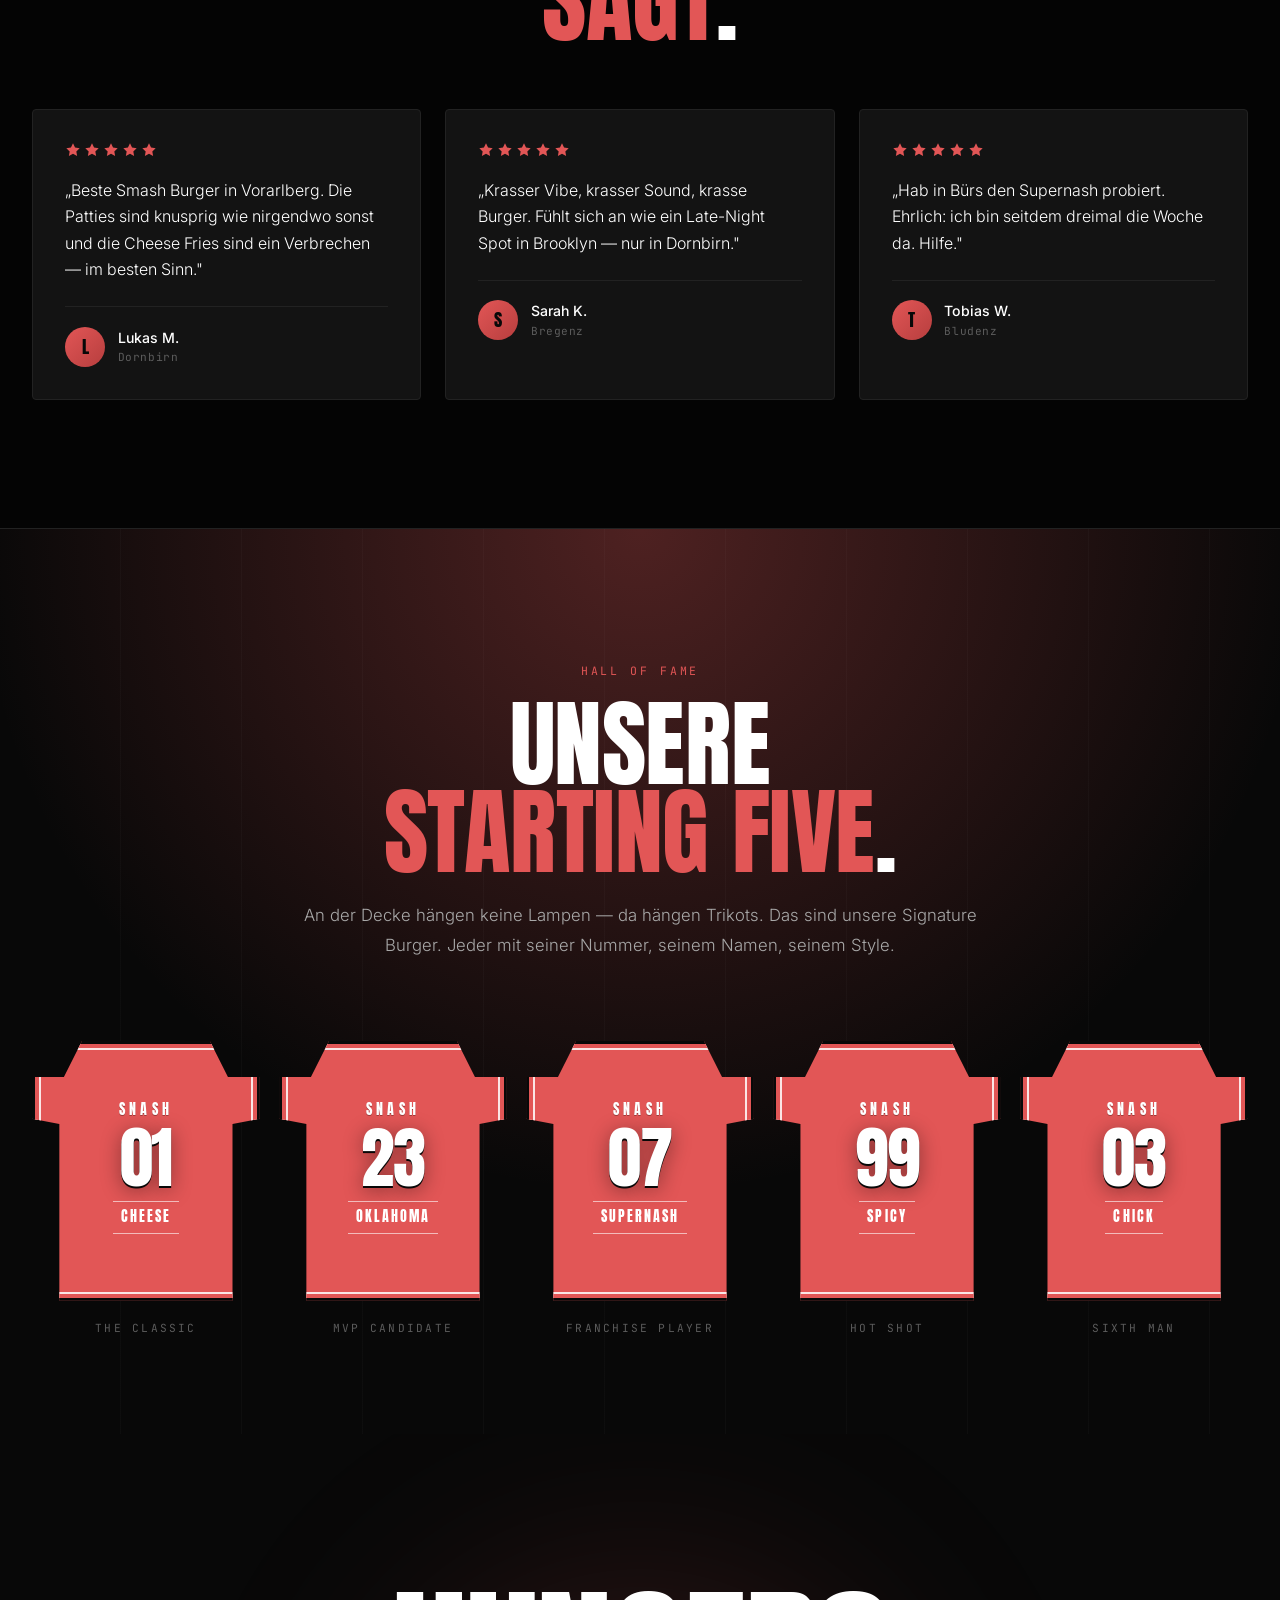
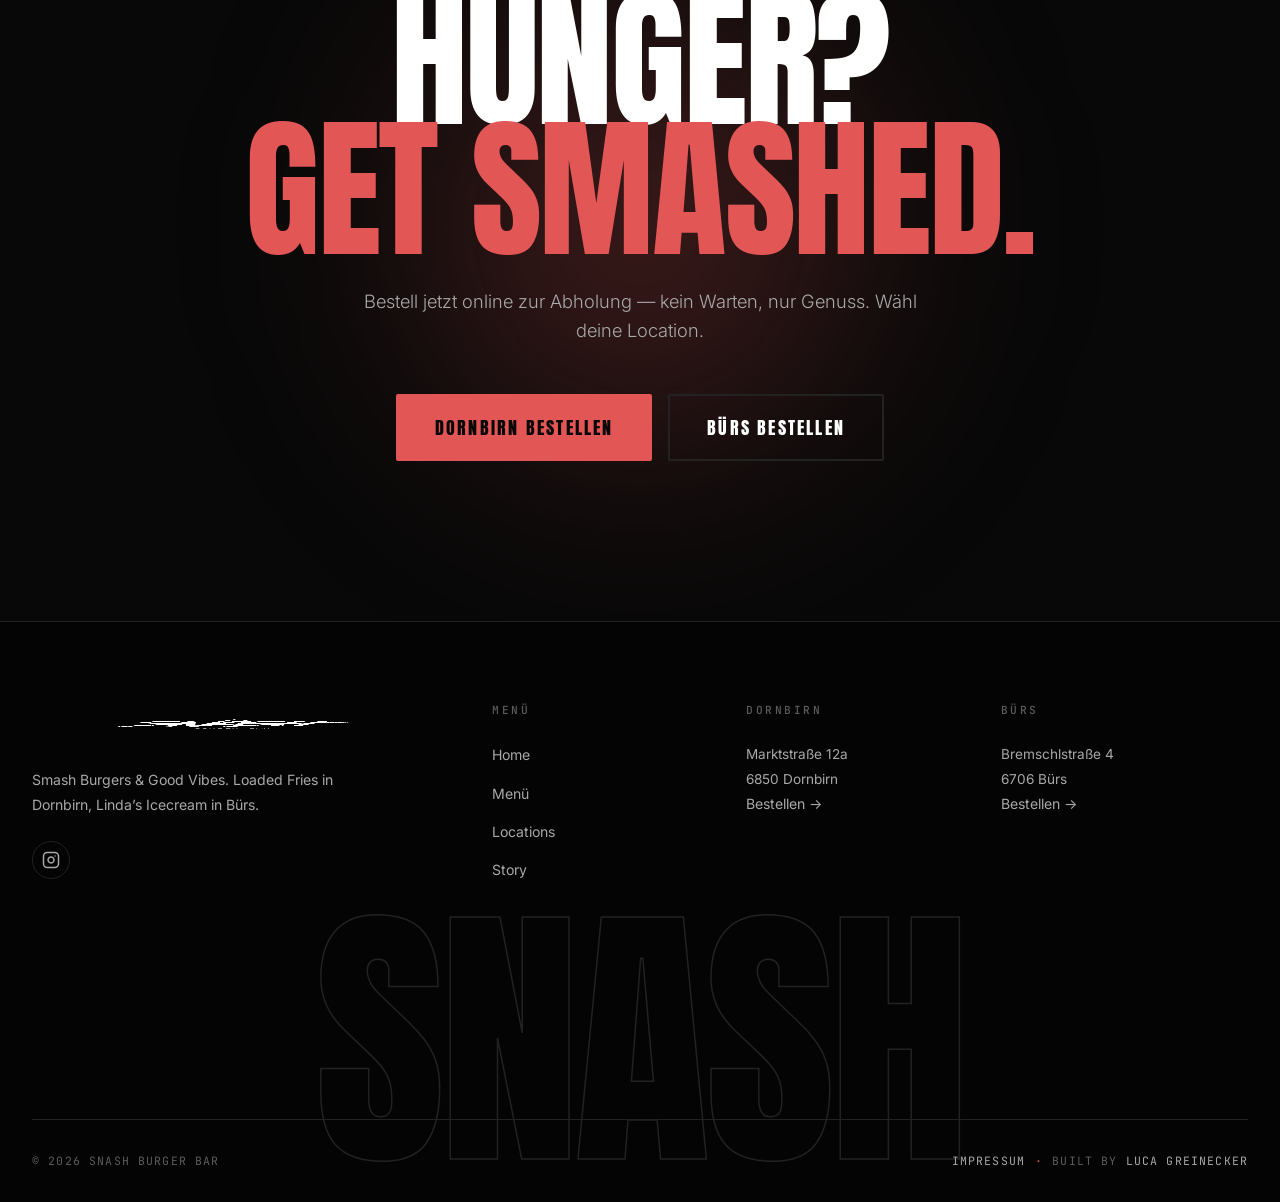
==== commit 463cbca2: "Differentiate Dornbirn (full menu) from Bürs (quick bite + Linda's Icecream) - Menu: Bürs panel rebu" ====
--- a/index.html
+++ b/index.html
@@ -492,6 +492,12 @@
                     </div>
                 </div>
 
+                <ul class="card-highlights" aria-label="Highlights Dornbirn">
+                    <li>Volle Karte</li>
+                    <li>Loaded Fries</li>
+                    <li>Open Late</li>
+                </ul>
+
                 <div class="location-actions">
                     <a href="https://order.storekit.com/snash-burger-2/menu" target="_blank" rel="noopener" class="btn btn-primary">Bestellen</a>
                     <a href="locations.html#dornbirn" class="btn btn-outline">Details</a>
@@ -522,6 +528,12 @@
                         <div><span>So</span><span>11:30 – 21:00</span></div>
                     </div>
                 </div>
+
+                <ul class="card-highlights" aria-label="Highlights Bürs">
+                    <li>Quick Bite</li>
+                    <li>Klassische Pommes</li>
+                    <li>Linda&rsquo;s Icecream</li>
+                </ul>
 
                 <div class="location-actions">
                     <a href="https://leaf-order.eu/m/snashbuers/" target="_blank" rel="noopener" class="btn btn-primary">Bestellen</a>
@@ -676,7 +688,7 @@
         <div class="footer-content">
             <div class="footer-col footer-brand">
                 <img src="snash-nobg.png" alt="SNASH Burger Bar" width="400" height="400" loading="lazy" decoding="async">
-                <p>Smash Burgers, Loaded Fries und Good Vibes. Zwei Locations in Vorarlberg &mdash; Dornbirn & Bürs.</p>
+                <p>Smash Burgers &amp; Good Vibes. Loaded Fries in Dornbirn, Linda&rsquo;s Icecream in Bürs.</p>
                 <div class="footer-socials">
                     <a href="https://www.instagram.com/snash.dornbirn/" target="_blank" rel="noopener" aria-label="Instagram Dornbirn">
                         <svg viewBox="0 0 24 24" fill="none" stroke="currentColor" stroke-width="2" stroke-linecap="round" stroke-linejoin="round">
--- a/home.css
+++ b/home.css
@@ -1079,6 +1079,30 @@
 }
 
 .hours-list div span:first-child { color: var(--gray-muted); }
+
+.card-highlights {
+    list-style: none;
+    display: flex;
+    flex-wrap: wrap;
+    gap: 0.4rem;
+    padding: 0;
+    margin: 0 0 1.6rem;
+    position: relative;
+    z-index: 1;
+}
+
+.card-highlights li {
+    font-family: var(--font-mono);
+    font-size: 0.62rem;
+    letter-spacing: 0.16em;
+    text-transform: uppercase;
+    color: var(--cream);
+    padding: 0.35rem 0.7rem;
+    border: 1px solid var(--gray-border);
+    border-radius: 999px;
+    background: rgba(255, 255, 255, 0.03);
+    line-height: 1;
+}
 .hours-list div.closed span:last-child { color: var(--gray-muted); font-style: italic; }
 
 .location-actions {
